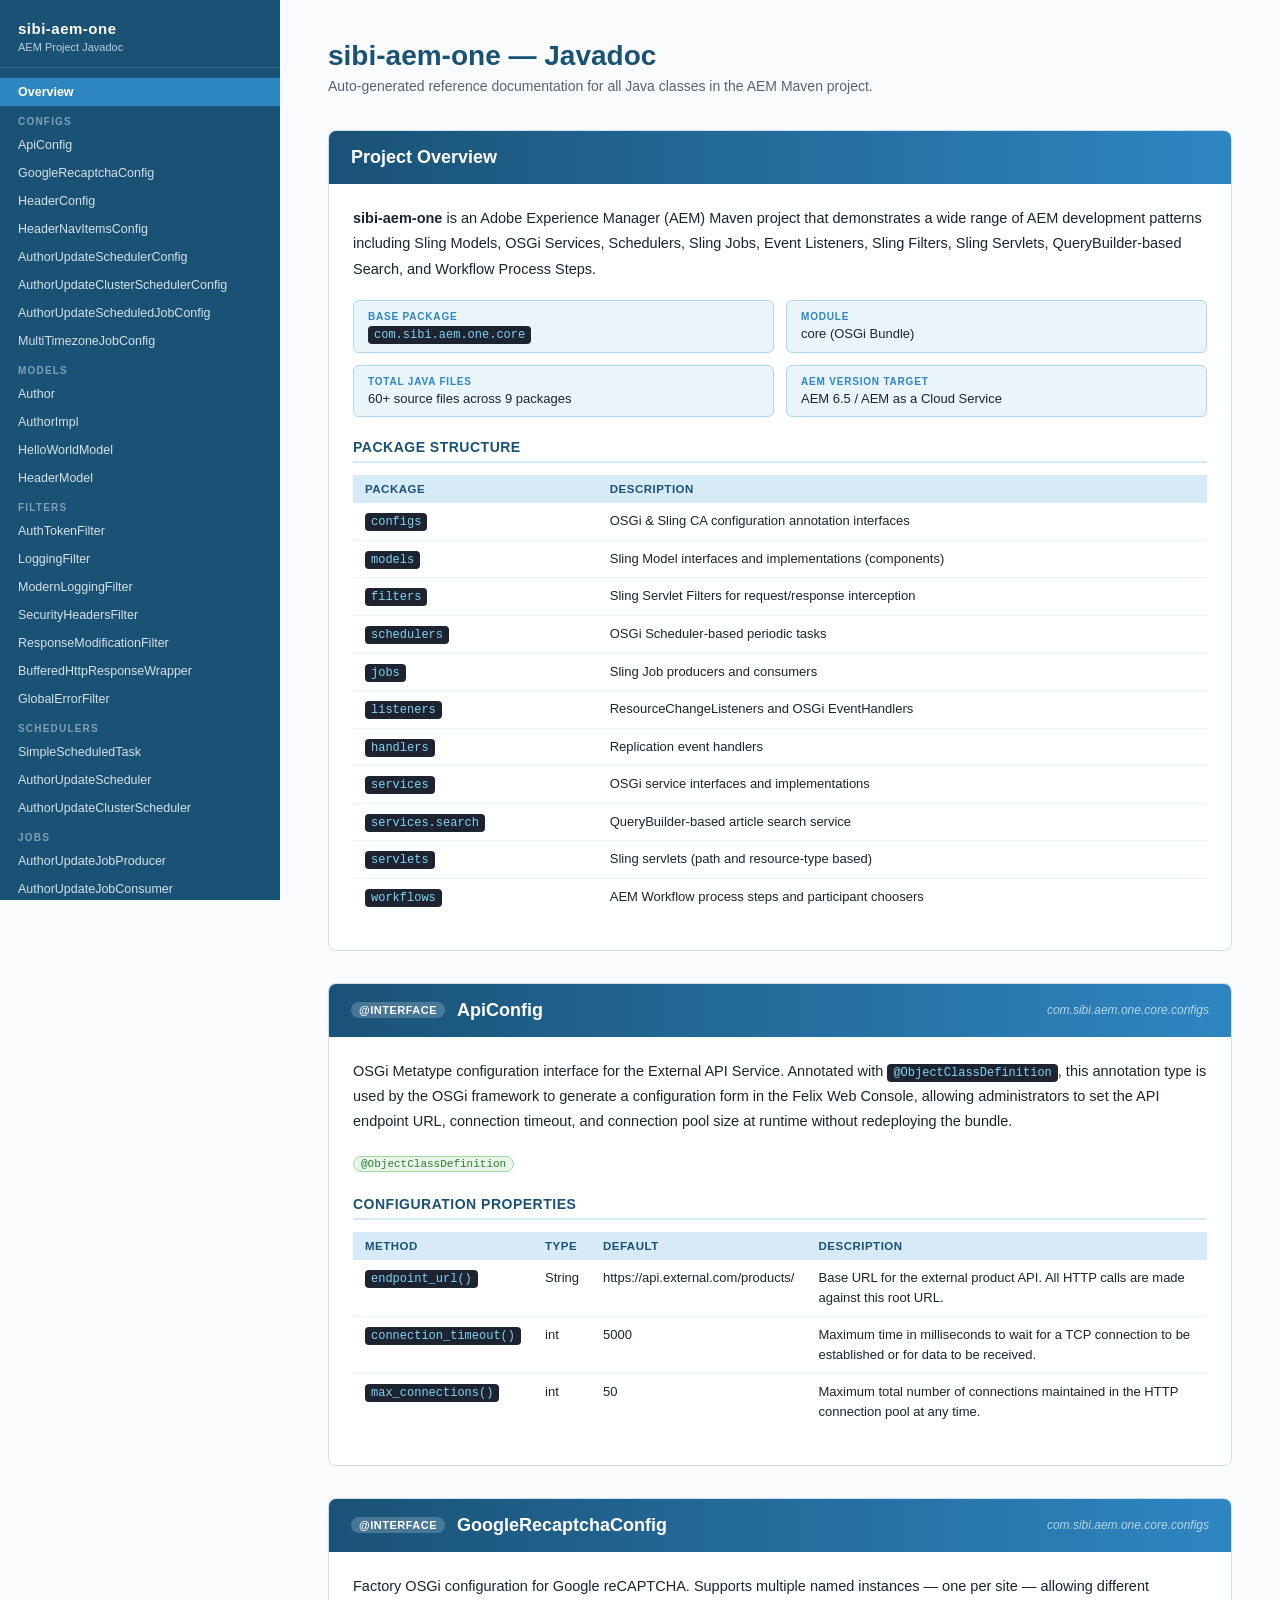
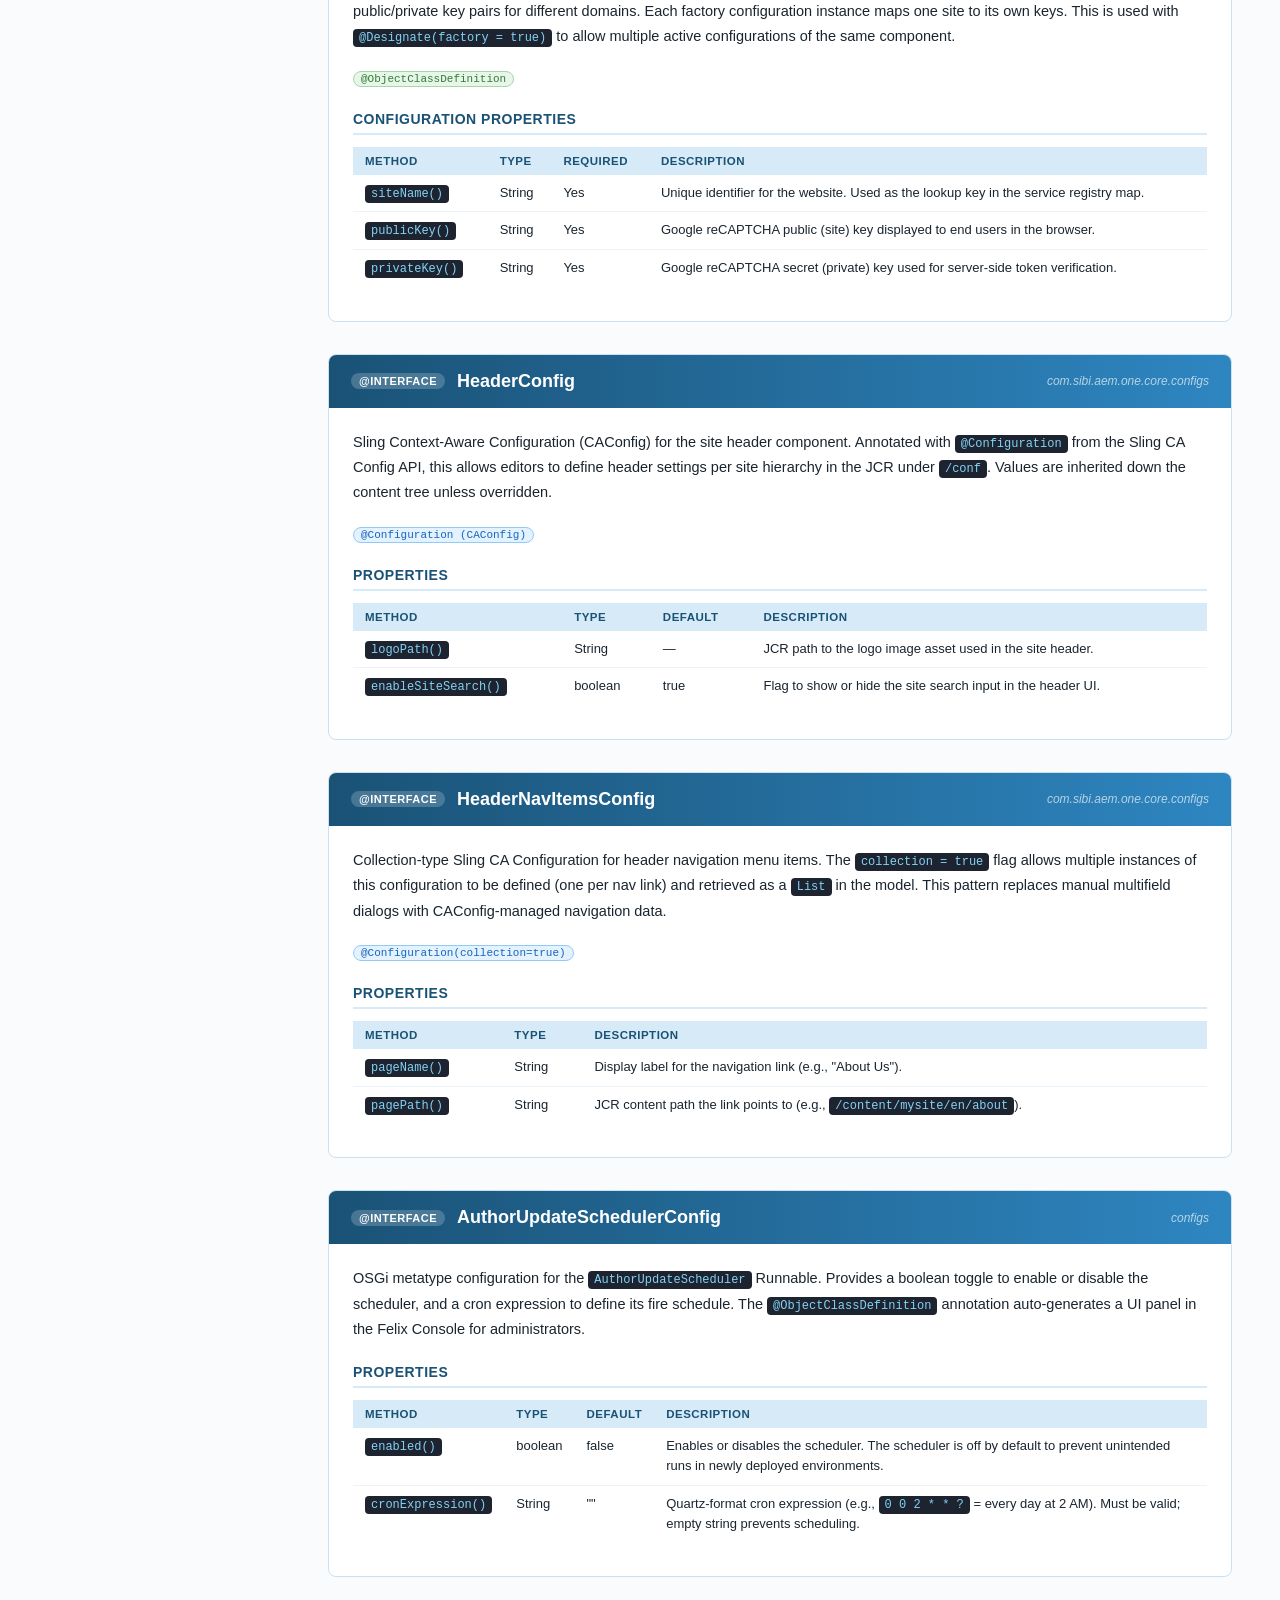
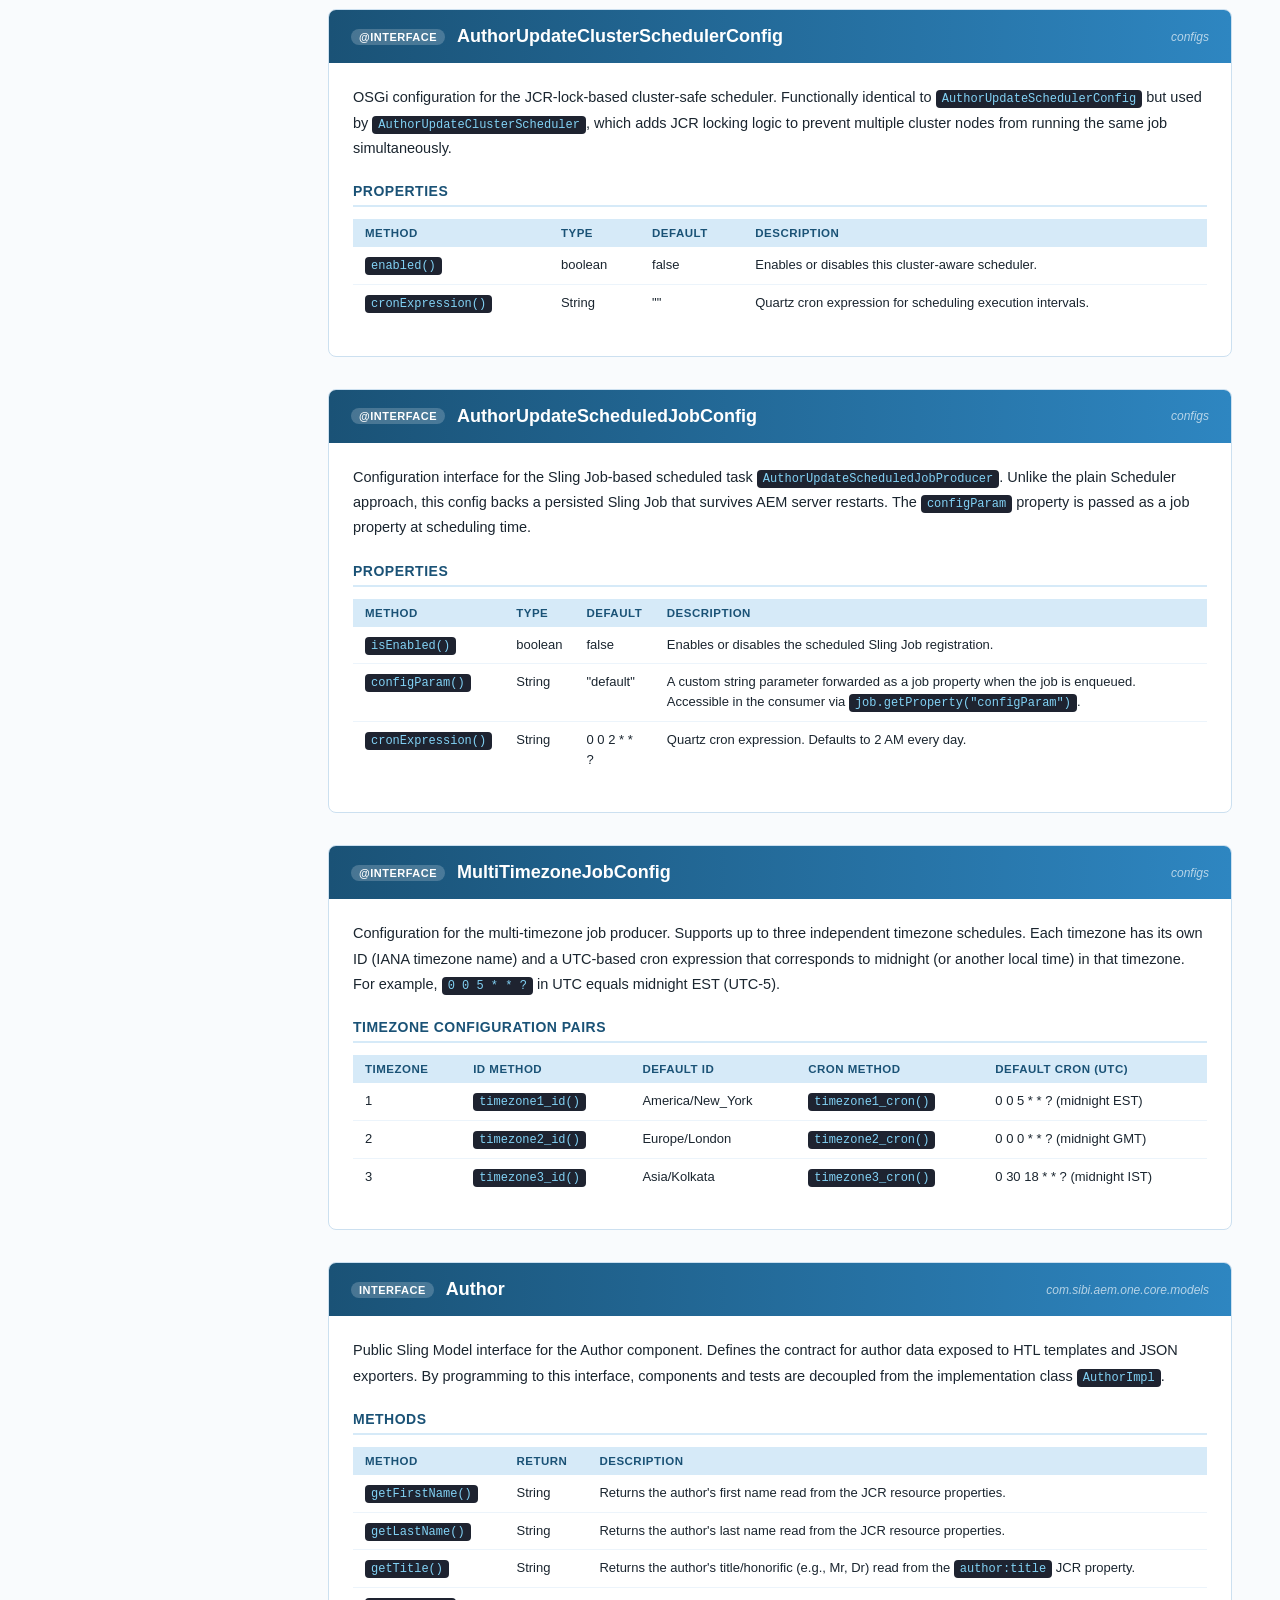
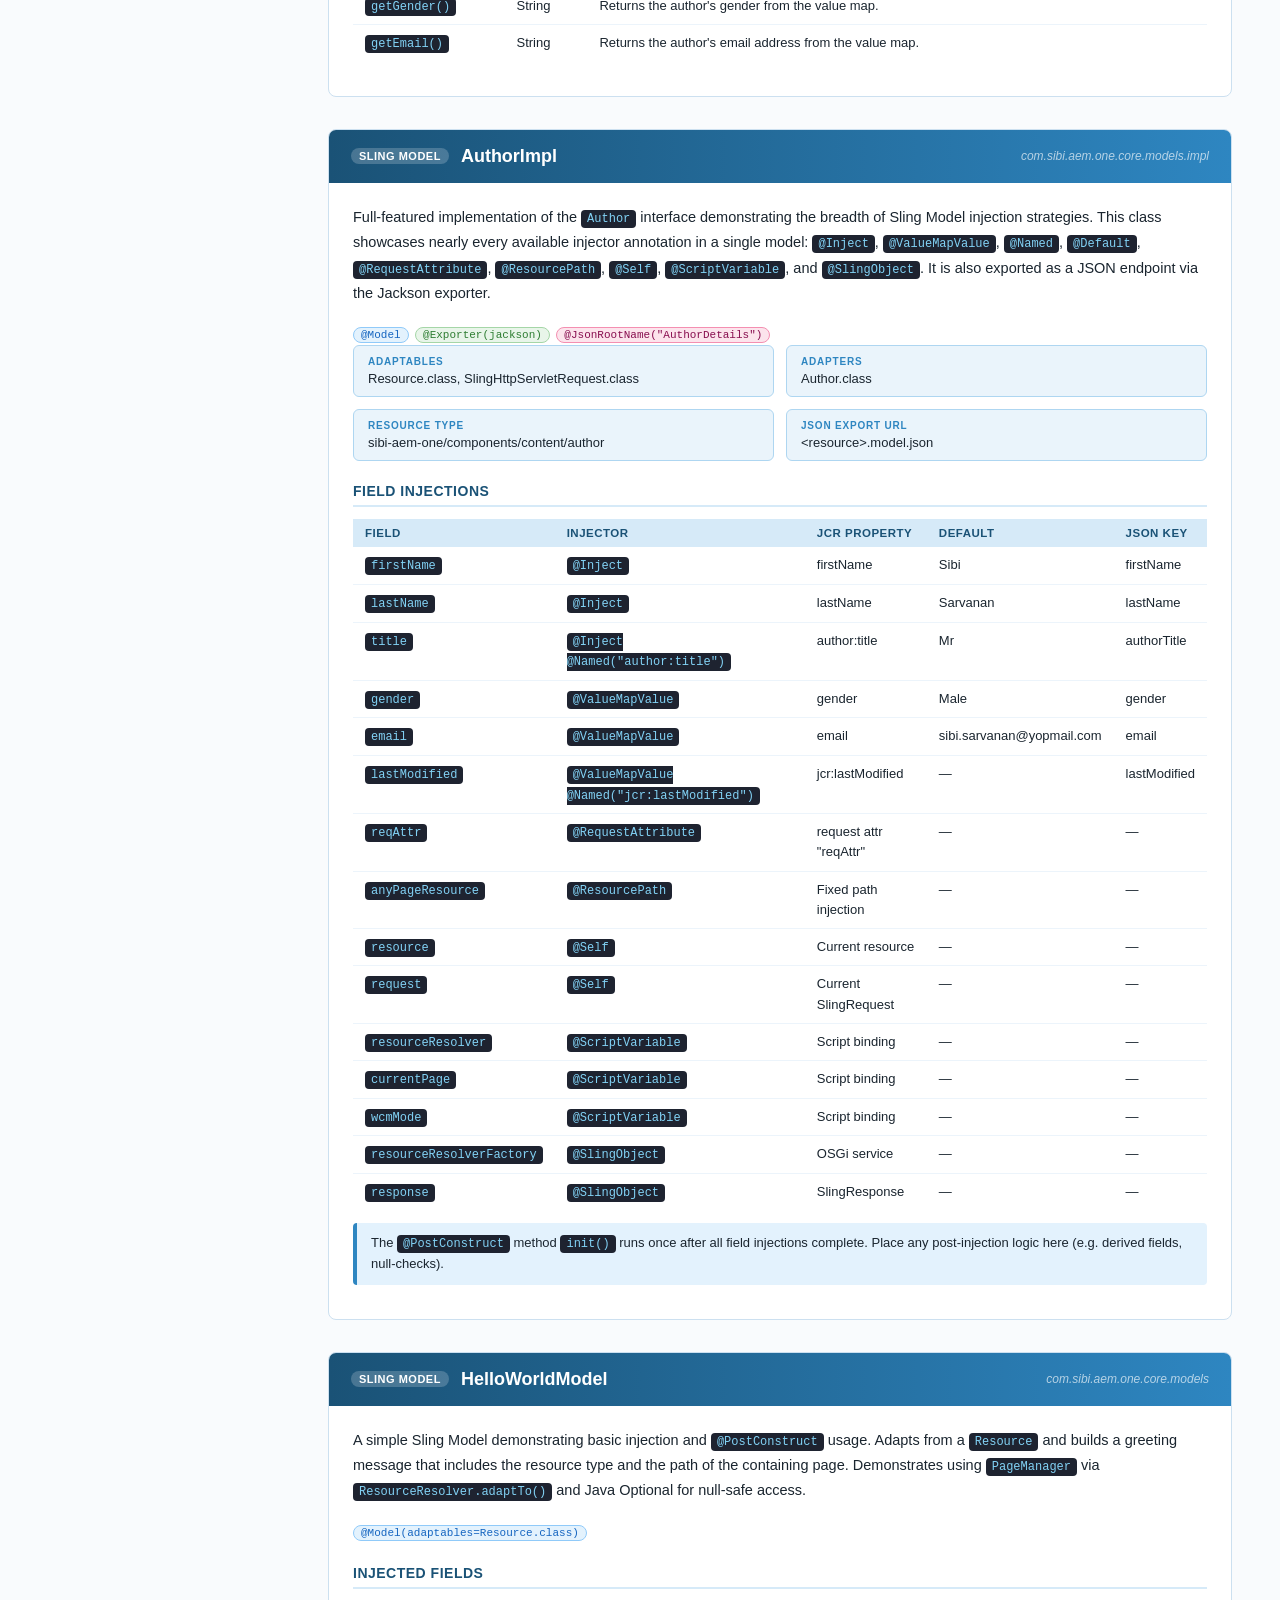
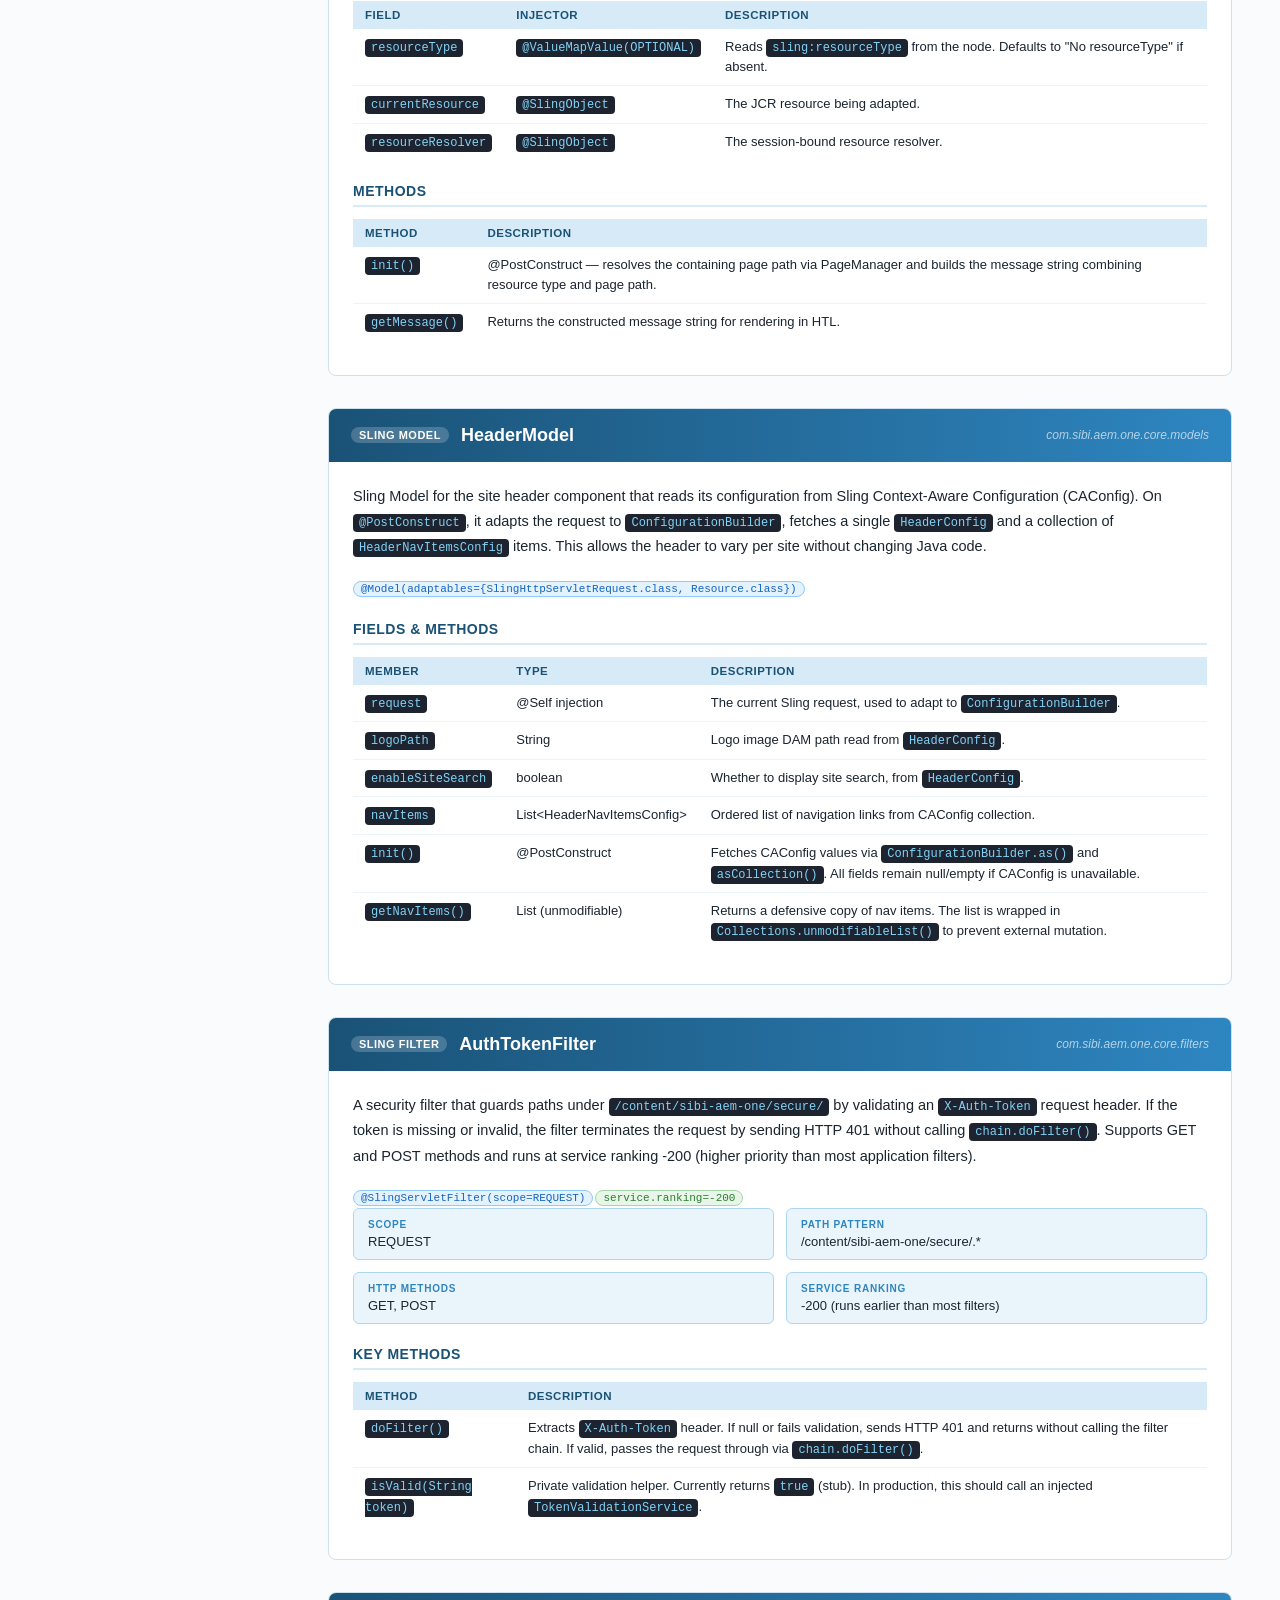
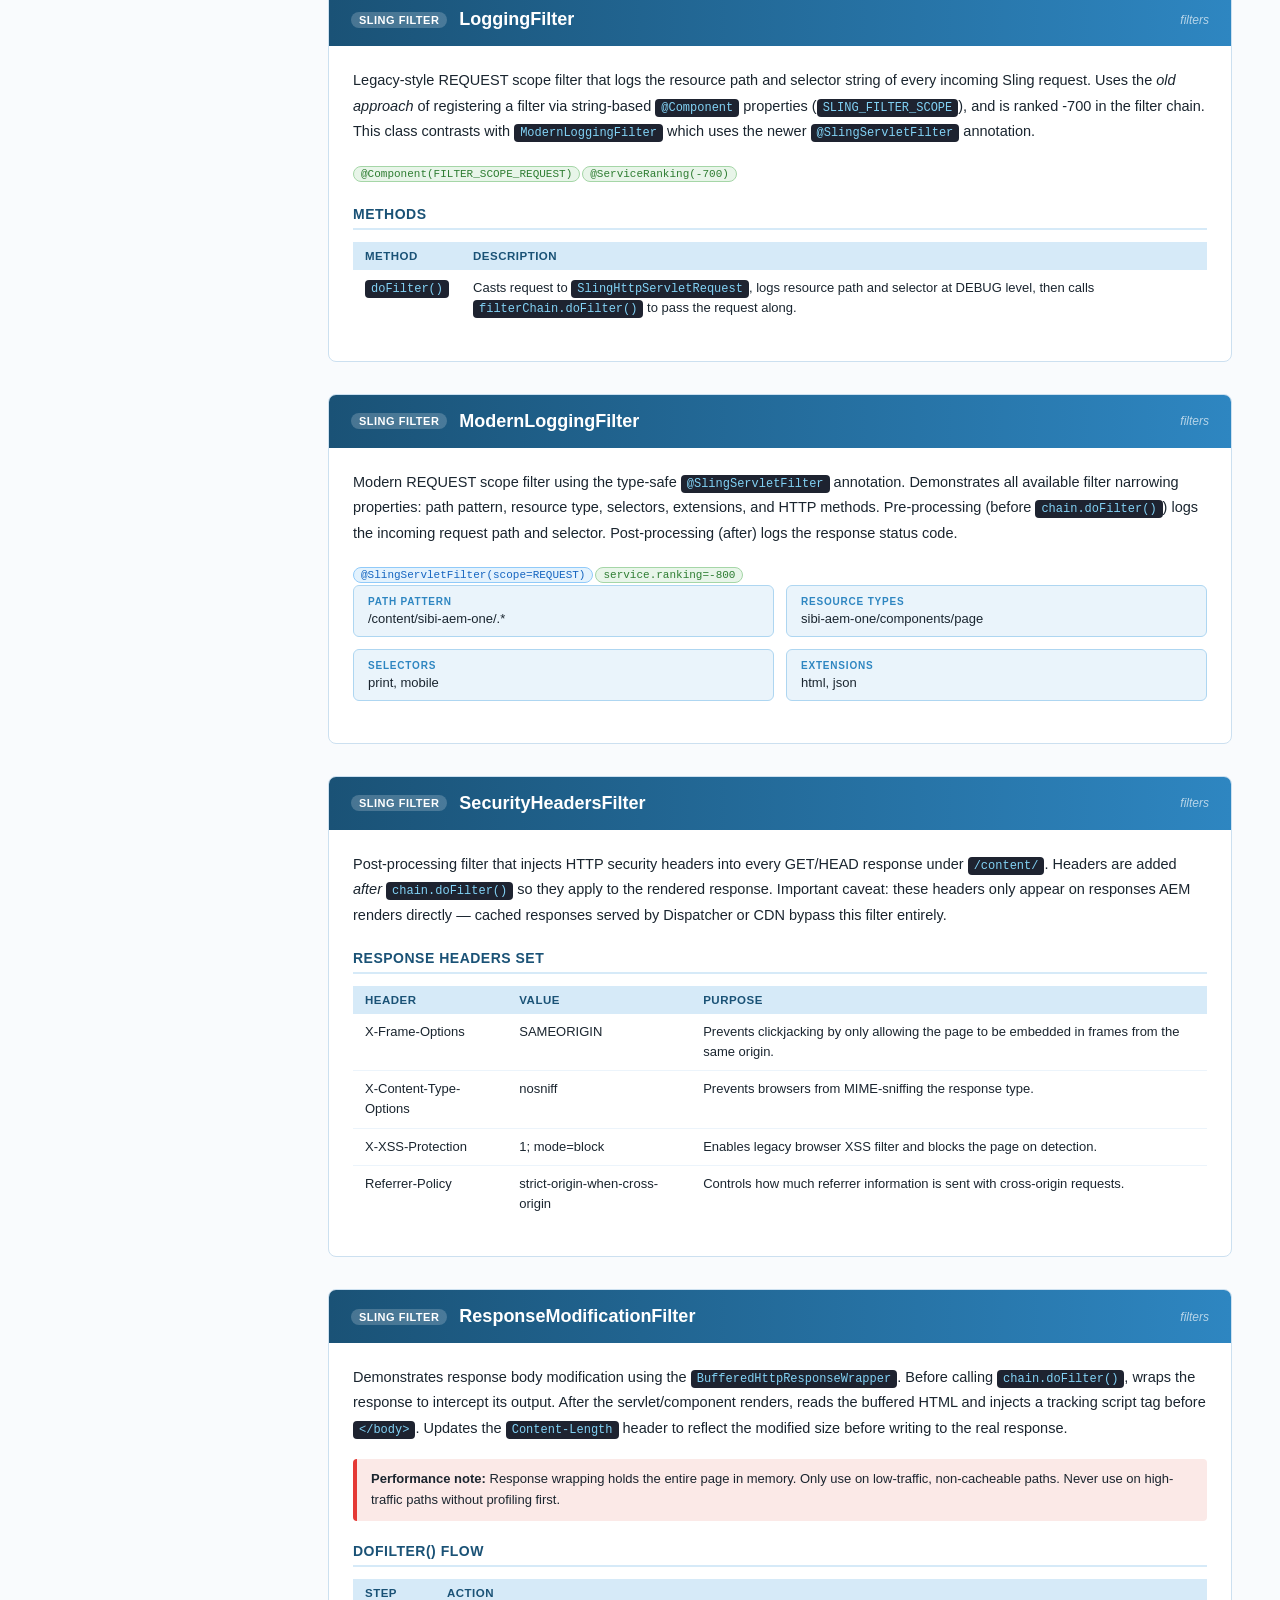
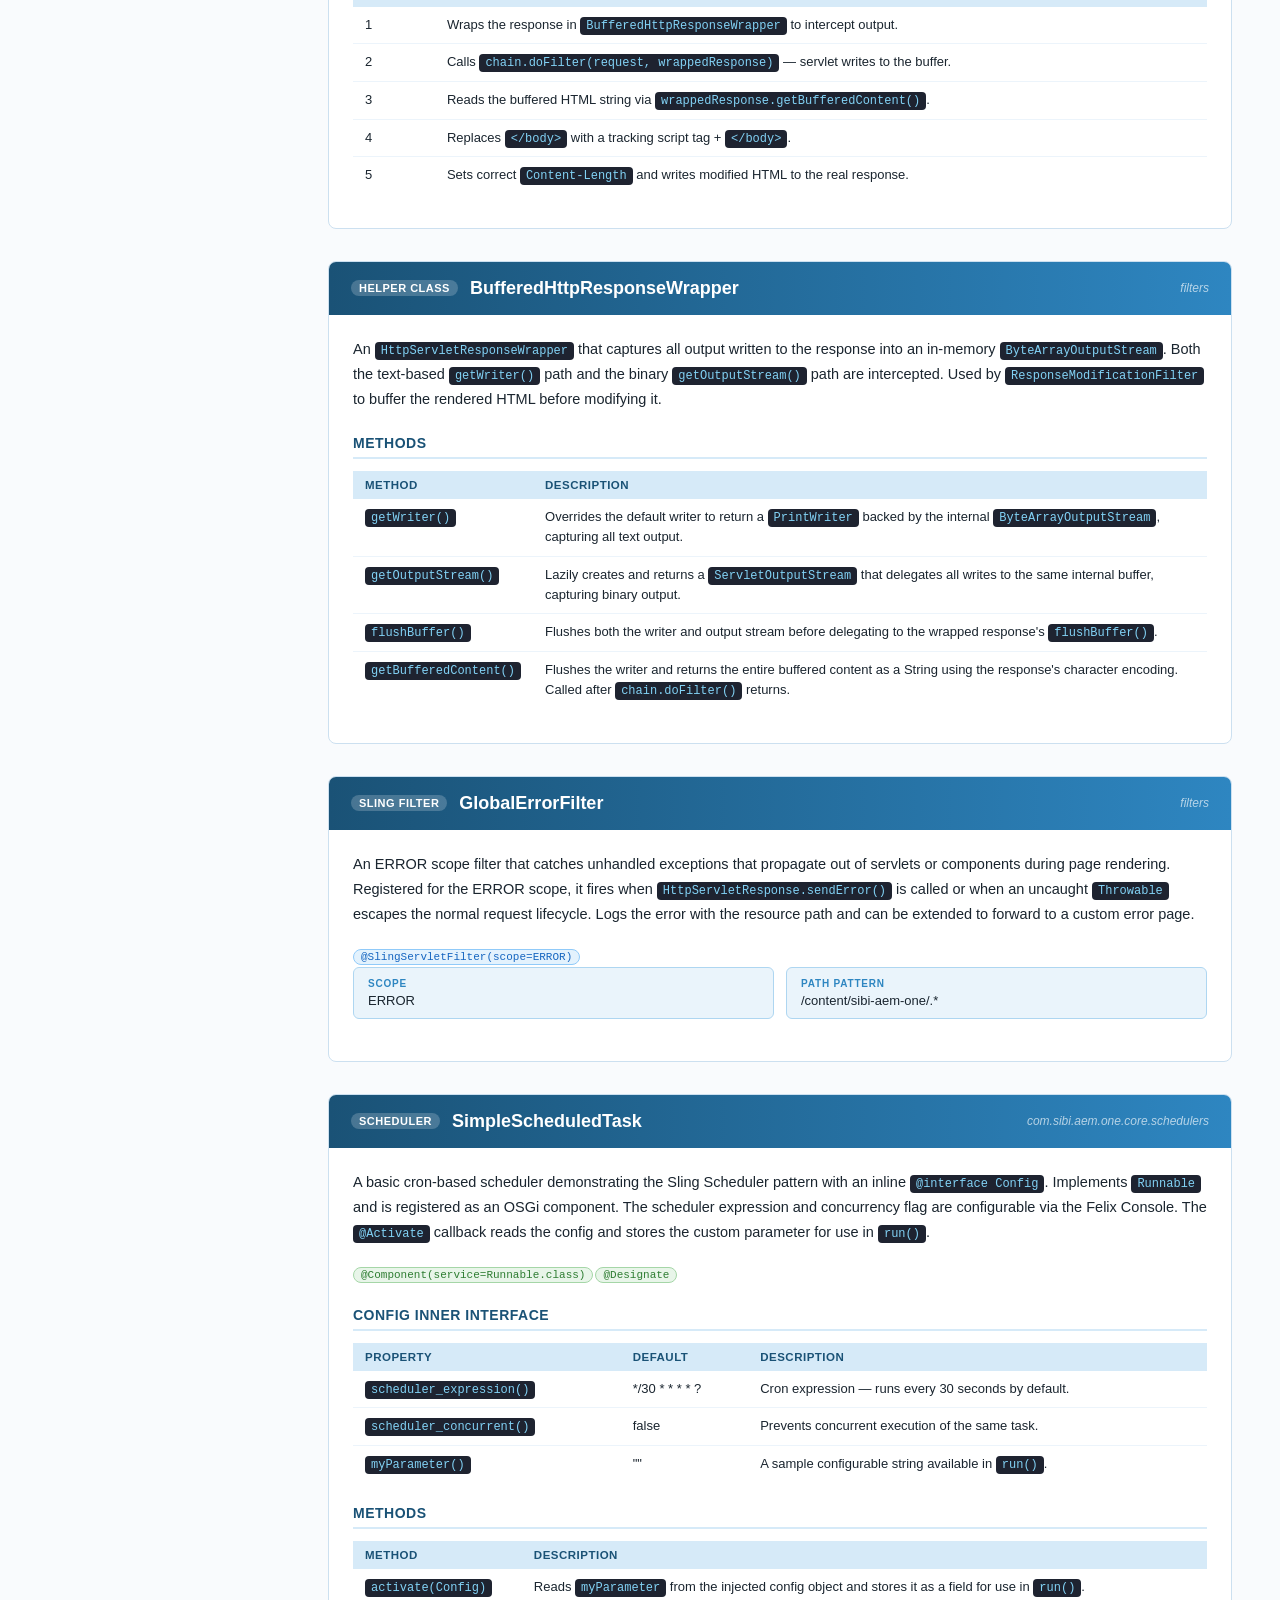
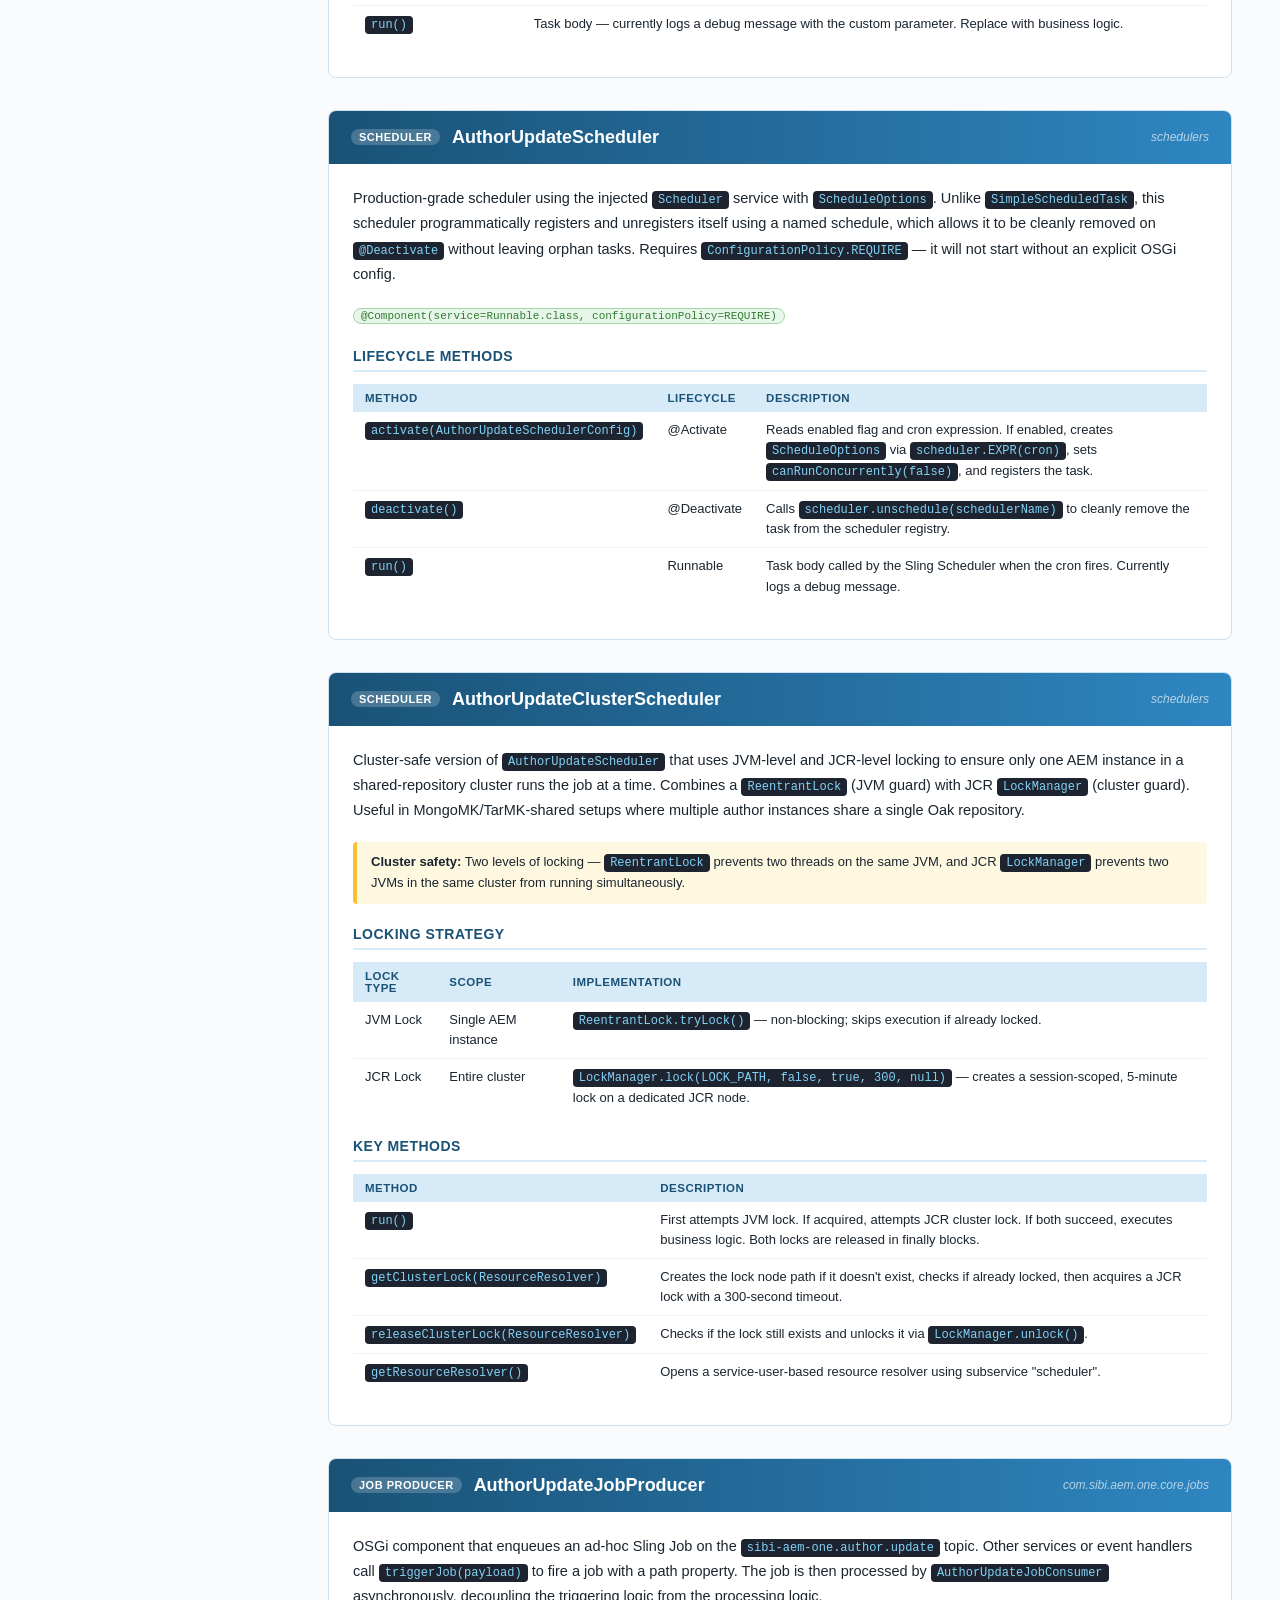
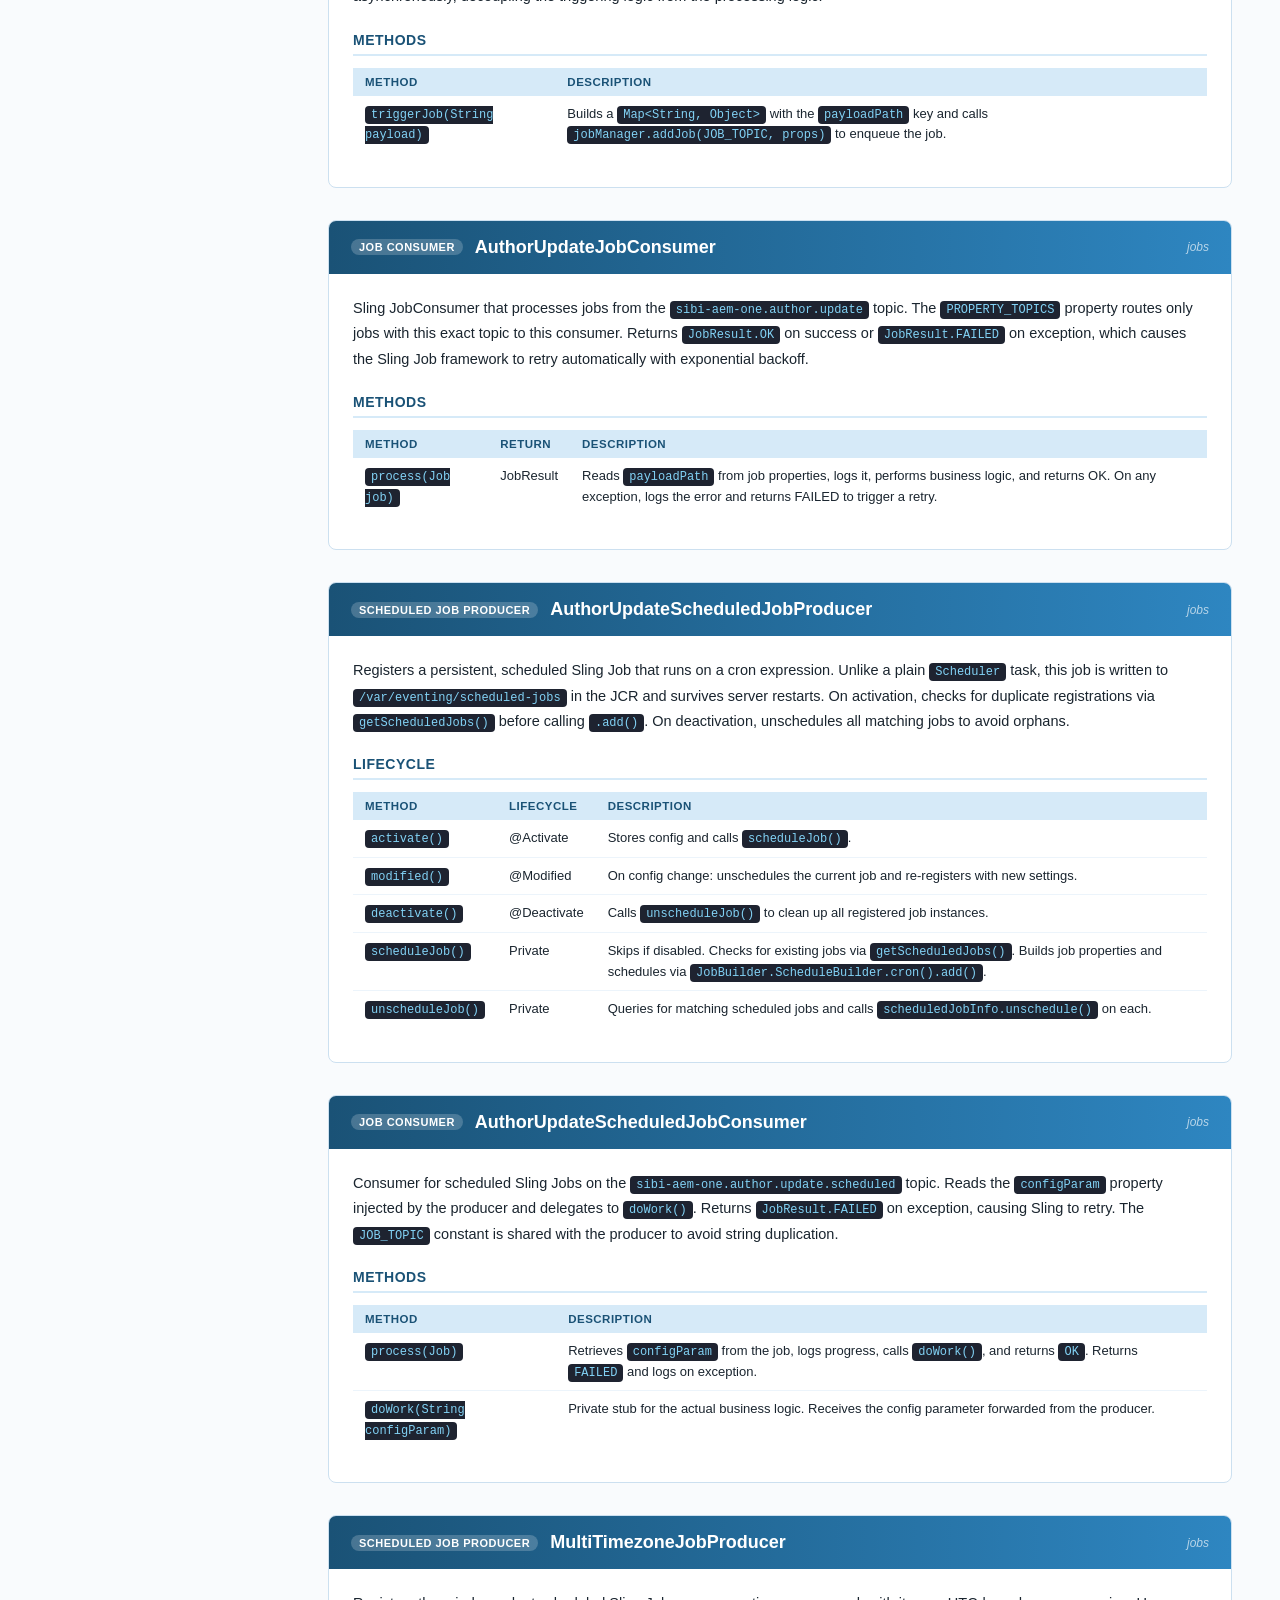
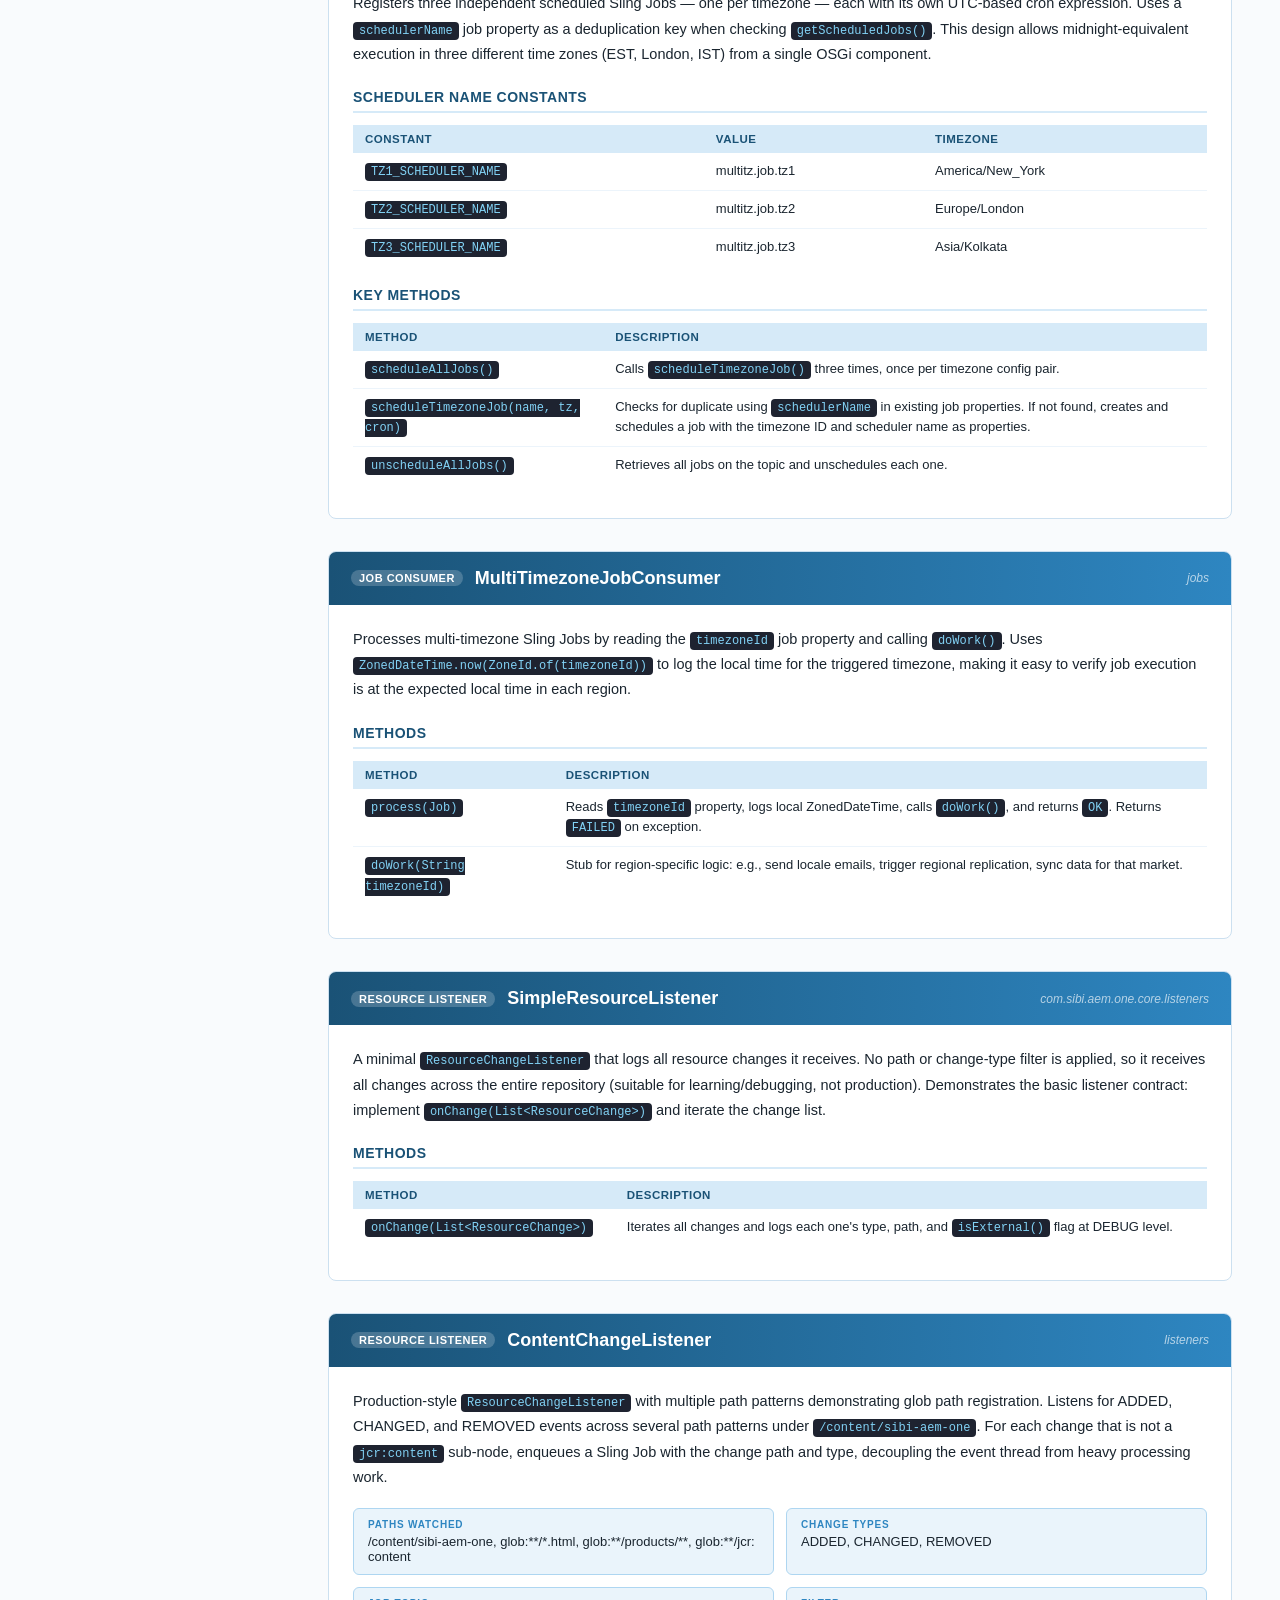
==== sibi-aem-one-javadoc.html @ 96ec9cd8 "Components, workflow updates, and documentation" ====
<!DOCTYPE html>
<html lang="en">
<head>
<meta charset="UTF-8"/>
<meta name="viewport" content="width=device-width, initial-scale=1.0"/>
<title>Javadoc — sibi-aem-one</title>
<style>
  :root {
    --primary: #1a5276;
    --accent: #2e86c1;
    --light: #d6eaf8;
    --bg: #f9fbfd;
    --code-bg: #1e2330;
    --code-fg: #e8eaf6;
    --border: #cce0f0;
    --text: #1a252f;
    --muted: #566573;
    --tag-bg: #eaf4fb;
    --tag-border: #aed6f1;
    --sidebar-w: 280px;
  }
  * { box-sizing: border-box; margin: 0; padding: 0; }
  body { font-family: 'Segoe UI', Arial, sans-serif; background: var(--bg); color: var(--text); display: flex; min-height: 100vh; }

  /* Sidebar */
  #sidebar {
    width: var(--sidebar-w); min-width: var(--sidebar-w);
    background: var(--primary); color: #fff;
    padding: 0; overflow-y: auto; position: sticky; top: 0; height: 100vh;
  }
  #sidebar .brand { padding: 20px 18px 14px; border-bottom: 1px solid rgba(255,255,255,.15); }
  #sidebar .brand h2 { font-size: 15px; font-weight: 700; letter-spacing: .5px; }
  #sidebar .brand p { font-size: 11px; opacity: .7; margin-top: 4px; }
  #sidebar ul { list-style: none; padding: 10px 0; }
  #sidebar ul li a {
    display: block; padding: 7px 18px; font-size: 12.5px; color: rgba(255,255,255,.82);
    text-decoration: none; transition: background .15s;
    white-space: nowrap; overflow: hidden; text-overflow: ellipsis;
  }
  #sidebar ul li a:hover { background: rgba(255,255,255,.12); color: #fff; }
  #sidebar ul li a.active { background: var(--accent); color: #fff; font-weight: 600; }
  #sidebar .section-header {
    padding: 10px 18px 4px; font-size: 10px; text-transform: uppercase;
    letter-spacing: 1.2px; color: rgba(255,255,255,.45); font-weight: 600;
  }

  /* Main */
  #main { flex: 1; padding: 40px 48px; max-width: 1100px; }
  #main h1 { font-size: 28px; color: var(--primary); margin-bottom: 6px; }
  #main .subtitle { color: var(--muted); font-size: 14px; margin-bottom: 36px; }

  /* Class sections */
  .class-section {
    background: #fff; border: 1px solid var(--border);
    border-radius: 8px; margin-bottom: 32px; overflow: hidden;
    scroll-margin-top: 30px;
  }
  .class-header {
    background: linear-gradient(90deg, var(--primary) 0%, var(--accent) 100%);
    padding: 16px 22px; display: flex; align-items: center; gap: 12px;
  }
  .class-header h2 { color: #fff; font-size: 18px; margin: 0; }
  .class-header .badge {
    background: rgba(255,255,255,.2); color: #fff;
    font-size: 11px; padding: 2px 8px; border-radius: 20px; font-weight: 600;
    text-transform: uppercase; letter-spacing: .5px;
  }
  .class-header .pkg { color: rgba(255,255,255,.65); font-size: 12px; margin-left: auto; font-style: italic; }
  .class-body { padding: 22px 24px; }

  /* Description */
  .class-desc { font-size: 14.5px; line-height: 1.75; color: var(--text); margin-bottom: 18px; }

  /* Meta grid */
  .meta-grid { display: grid; grid-template-columns: 1fr 1fr; gap: 12px; margin-bottom: 20px; }
  .meta-item { background: var(--tag-bg); border: 1px solid var(--tag-border); border-radius: 6px; padding: 10px 14px; }
  .meta-item .label { font-size: 10px; text-transform: uppercase; letter-spacing: .8px; color: var(--accent); font-weight: 700; margin-bottom: 4px; }
  .meta-item .value { font-size: 13px; color: var(--text); word-break: break-all; }

  /* Sub-headings */
  .class-body h3 { font-size: 14px; color: var(--primary); border-bottom: 2px solid var(--light); padding-bottom: 6px; margin: 22px 0 12px; text-transform: uppercase; letter-spacing: .5px; }

  /* Field / Method tables */
  table { width: 100%; border-collapse: collapse; font-size: 13px; margin-bottom: 12px; }
  th { background: var(--light); color: var(--primary); font-weight: 700; padding: 8px 12px; text-align: left; font-size: 11.5px; text-transform: uppercase; letter-spacing: .5px; }
  td { padding: 8px 12px; border-bottom: 1px solid #ecf4fb; vertical-align: top; line-height: 1.55; }
  tr:last-child td { border-bottom: none; }
  tr:hover td { background: #f4faff; }
  code { background: var(--code-bg); color: #82d2f5; padding: 2px 6px; border-radius: 4px; font-family: 'Consolas','Courier New',monospace; font-size: 12px; }

  /* Annotation chips */
  .ann { display: inline-block; background: #fff3e0; border: 1px solid #ffcc80; color: #e65100; font-size: 11px; padding: 1px 7px; border-radius: 20px; margin: 2px 2px 2px 0; font-family: monospace; }
  .ann.osgi { background: #e8f5e9; border-color: #a5d6a7; color: #2e7d32; }
  .ann.sling { background: #e3f2fd; border-color: #90caf9; color: #1565c0; }
  .ann.jackson { background: #fce4ec; border-color: #f48fb1; color: #880e4f; }

  /* Note boxes */
  .note { background: #fff8e1; border-left: 4px solid #fbc02d; border-radius: 4px; padding: 10px 14px; font-size: 13px; margin: 12px 0; line-height: 1.6; }
  .note.info { background: #e3f2fd; border-color: var(--accent); }
  .note.warn { background: #fbe9e7; border-color: #e53935; }

  /* TOC page */
  .toc-grid { display: grid; grid-template-columns: repeat(3,1fr); gap: 14px; margin-top: 20px; }
  .toc-card { background: #fff; border: 1px solid var(--border); border-radius: 8px; padding: 14px 16px; text-decoration: none; color: var(--text); transition: box-shadow .2s; }
  .toc-card:hover { box-shadow: 0 4px 16px rgba(0,0,0,.1); transform: translateY(-1px); }
  .toc-card .name { font-weight: 700; font-size: 14px; color: var(--primary); }
  .toc-card .pkg-small { font-size: 11px; color: var(--muted); margin-top: 3px; }
  .toc-card .type-badge { font-size: 10px; background: var(--light); color: var(--accent); padding: 1px 7px; border-radius: 10px; margin-top: 6px; display: inline-block; font-weight: 600; }
</style>
</head>
<body>

<!-- SIDEBAR -->
<nav id="sidebar">
  <div class="brand">
    <h2>sibi-aem-one</h2>
    <p>AEM Project Javadoc</p>
  </div>
  <ul>
    <li><a href="#overview">Overview</a></li>
    <div class="section-header">Configs</div>
    <li><a href="#ApiConfig">ApiConfig</a></li>
    <li><a href="#GoogleRecaptchaConfig">GoogleRecaptchaConfig</a></li>
    <li><a href="#HeaderConfig">HeaderConfig</a></li>
    <li><a href="#HeaderNavItemsConfig">HeaderNavItemsConfig</a></li>
    <li><a href="#AuthorUpdateSchedulerConfig">AuthorUpdateSchedulerConfig</a></li>
    <li><a href="#AuthorUpdateClusterSchedulerConfig">AuthorUpdateClusterSchedulerConfig</a></li>
    <li><a href="#AuthorUpdateScheduledJobConfig">AuthorUpdateScheduledJobConfig</a></li>
    <li><a href="#MultiTimezoneJobConfig">MultiTimezoneJobConfig</a></li>
    <div class="section-header">Models</div>
    <li><a href="#Author">Author</a></li>
    <li><a href="#AuthorImpl">AuthorImpl</a></li>
    <li><a href="#HelloWorldModel">HelloWorldModel</a></li>
    <li><a href="#HeaderModel">HeaderModel</a></li>
    <div class="section-header">Filters</div>
    <li><a href="#AuthTokenFilter">AuthTokenFilter</a></li>
    <li><a href="#LoggingFilter">LoggingFilter</a></li>
    <li><a href="#ModernLoggingFilter">ModernLoggingFilter</a></li>
    <li><a href="#SecurityHeadersFilter">SecurityHeadersFilter</a></li>
    <li><a href="#ResponseModificationFilter">ResponseModificationFilter</a></li>
    <li><a href="#BufferedHttpResponseWrapper">BufferedHttpResponseWrapper</a></li>
    <li><a href="#GlobalErrorFilter">GlobalErrorFilter</a></li>
    <div class="section-header">Schedulers</div>
    <li><a href="#SimpleScheduledTask">SimpleScheduledTask</a></li>
    <li><a href="#AuthorUpdateScheduler">AuthorUpdateScheduler</a></li>
    <li><a href="#AuthorUpdateClusterScheduler">AuthorUpdateClusterScheduler</a></li>
    <div class="section-header">Jobs</div>
    <li><a href="#AuthorUpdateJobProducer">AuthorUpdateJobProducer</a></li>
    <li><a href="#AuthorUpdateJobConsumer">AuthorUpdateJobConsumer</a></li>
    <li><a href="#AuthorUpdateScheduledJobProducer">AuthorUpdateScheduledJobProducer</a></li>
    <li><a href="#AuthorUpdateScheduledJobConsumer">AuthorUpdateScheduledJobConsumer</a></li>
    <li><a href="#MultiTimezoneJobProducer">MultiTimezoneJobProducer</a></li>
    <li><a href="#MultiTimezoneJobConsumer">MultiTimezoneJobConsumer</a></li>
    <div class="section-header">Listeners/Handlers</div>
    <li><a href="#SimpleResourceListener">SimpleResourceListener</a></li>
    <li><a href="#ContentChangeListener">ContentChangeListener</a></li>
    <li><a href="#ClusterAwareListener">ClusterAwareListener</a></li>
    <li><a href="#CustomWorkflowTrigger">CustomWorkflowTrigger</a></li>
    <li><a href="#ReplicationEventHandler">ReplicationEventHandler</a></li>
    <div class="section-header">Services</div>
    <li><a href="#RunModeService">RunModeService</a></li>
    <li><a href="#RunModeServiceImpl">RunModeServiceImpl</a></li>
    <li><a href="#ExternalApiService">ExternalApiService</a></li>
    <li><a href="#ExternalApiServiceImpl">ExternalApiServiceImpl</a></li>
    <li><a href="#GoogleRecaptchaConfigService">GoogleRecaptchaConfigService</a></li>
    <li><a href="#GoogleRecaptchaConfigServiceImplV1">GoogleRecaptchaConfigServiceImpl (v1)</a></li>
    <li><a href="#GoogleRecaptchaConfigServiceImplV2">GoogleRecaptchaConfigServiceImpl (v2)</a></li>
    <div class="section-header">Search</div>
    <li><a href="#ArticleSearchRequest">ArticleSearchRequest</a></li>
    <li><a href="#ArticleSearchResult">ArticleSearchResult</a></li>
    <li><a href="#ArticleSearchService">ArticleSearchService</a></li>
    <li><a href="#ArticleSearchServiceImpl">ArticleSearchServiceImpl</a></li>
    <li><a href="#FeaturedArticlePredicateEvaluator">FeaturedArticlePredicateEvaluator</a></li>
    <li><a href="#EditorialScorePredicateEvaluator">EditorialScorePredicateEvaluator</a></li>
    <div class="section-header">Servlets</div>
    <li><a href="#SimpleServlet">SimpleServlet</a></li>
    <li><a href="#PathRegistrationServlet">PathRegistrationServlet</a></li>
    <li><a href="#ResourceTypeRegistrationServlet">ResourceTypeRegistrationServlet</a></li>
    <li><a href="#ArticleSearchServlet">ArticleSearchServlet</a></li>
    <div class="section-header">Workflows</div>
    <li><a href="#ProductSyncProcess">ProductSyncProcess</a></li>
    <li><a href="#AdvancedProductSyncProcess">AdvancedProductSyncProcess</a></li>
    <li><a href="#ProductDataHarmonizer">ProductDataHarmonizer</a></li>
    <li><a href="#ContentTypeRouter">ContentTypeRouter</a></li>
    <li><a href="#LegalApprovalProcess">LegalApprovalProcess</a></li>
    <li><a href="#LocaleParticipantChooser">LocaleParticipantChooser</a></li>
    <div class="section-header">Product Scenario (Added)</div>
    <li><a href="#Product">Product</a></li>
    <li><a href="#ProductVariant">ProductVariant</a></li>
    <li><a href="#ProductSummary">ProductSummary</a></li>
    <li><a href="#ProductVariantListSerializer">ProductVariantListSerializer</a></li>
    <li><a href="#ProductImpl">ProductImpl</a></li>
    <li><a href="#InventoryService">InventoryService</a></li>
    <li><a href="#InventoryServiceImpl">InventoryServiceImpl</a></li>
    <li><a href="#ProductActivationListener">ProductActivationListener</a></li>
    <li><a href="#ProductPublishProcess">ProductPublishProcess</a></li>
    <li><a href="#ApprovalNotificationProcess">ApprovalNotificationProcess</a></li>
  </ul>
</nav>

<!-- MAIN CONTENT -->
<div id="main">

  <!-- OVERVIEW -->
  <section id="overview">
    <h1>sibi-aem-one — Javadoc</h1>
    <p class="subtitle">Auto-generated reference documentation for all Java classes in the AEM Maven project.</p>
    <div class="class-section">
      <div class="class-header"><h2>Project Overview</h2></div>
      <div class="class-body">
        <p class="class-desc">
          <strong>sibi-aem-one</strong> is an Adobe Experience Manager (AEM) Maven project that demonstrates
          a wide range of AEM development patterns including Sling Models, OSGi Services, Schedulers, Sling Jobs,
          Event Listeners, Sling Filters, Sling Servlets, QueryBuilder-based Search, and Workflow Process Steps.
        </p>
        <div class="meta-grid">
          <div class="meta-item"><div class="label">Base Package</div><div class="value"><code>com.sibi.aem.one.core</code></div></div>
          <div class="meta-item"><div class="label">Module</div><div class="value">core (OSGi Bundle)</div></div>
          <div class="meta-item"><div class="label">Total Java Files</div><div class="value">60+ source files across 9 packages</div></div>
          <div class="meta-item"><div class="label">AEM Version Target</div><div class="value">AEM 6.5 / AEM as a Cloud Service</div></div>
        </div>
        <h3>Package Structure</h3>
        <table>
          <tr><th>Package</th><th>Description</th></tr>
          <tr><td><code>configs</code></td><td>OSGi &amp; Sling CA configuration annotation interfaces</td></tr>
          <tr><td><code>models</code></td><td>Sling Model interfaces and implementations (components)</td></tr>
          <tr><td><code>filters</code></td><td>Sling Servlet Filters for request/response interception</td></tr>
          <tr><td><code>schedulers</code></td><td>OSGi Scheduler-based periodic tasks</td></tr>
          <tr><td><code>jobs</code></td><td>Sling Job producers and consumers</td></tr>
          <tr><td><code>listeners</code></td><td>ResourceChangeListeners and OSGi EventHandlers</td></tr>
          <tr><td><code>handlers</code></td><td>Replication event handlers</td></tr>
          <tr><td><code>services</code></td><td>OSGi service interfaces and implementations</td></tr>
          <tr><td><code>services.search</code></td><td>QueryBuilder-based article search service</td></tr>
          <tr><td><code>servlets</code></td><td>Sling servlets (path and resource-type based)</td></tr>
          <tr><td><code>workflows</code></td><td>AEM Workflow process steps and participant choosers</td></tr>
        </table>
      </div>
    </div>
  </section>

  <!-- ===== CONFIGS ===== -->
  <section id="ApiConfig" class="class-section">
    <div class="class-header">
      <span class="badge">@interface</span>
      <h2>ApiConfig</h2>
      <span class="pkg">com.sibi.aem.one.core.configs</span>
    </div>
    <div class="class-body">
      <p class="class-desc">OSGi Metatype configuration interface for the External API Service. Annotated with <code>@ObjectClassDefinition</code>, this annotation type is used by the OSGi framework to generate a configuration form in the Felix Web Console, allowing administrators to set the API endpoint URL, connection timeout, and connection pool size at runtime without redeploying the bundle.</p>
      <span class="ann osgi">@ObjectClassDefinition</span>
      <h3>Configuration Properties</h3>
      <table>
        <tr><th>Method</th><th>Type</th><th>Default</th><th>Description</th></tr>
        <tr><td><code>endpoint_url()</code></td><td>String</td><td>https://api.external.com/products/</td><td>Base URL for the external product API. All HTTP calls are made against this root URL.</td></tr>
        <tr><td><code>connection_timeout()</code></td><td>int</td><td>5000</td><td>Maximum time in milliseconds to wait for a TCP connection to be established or for data to be received.</td></tr>
        <tr><td><code>max_connections()</code></td><td>int</td><td>50</td><td>Maximum total number of connections maintained in the HTTP connection pool at any time.</td></tr>
      </table>
    </div>
  </section>

  <section id="GoogleRecaptchaConfig" class="class-section">
    <div class="class-header">
      <span class="badge">@interface</span>
      <h2>GoogleRecaptchaConfig</h2>
      <span class="pkg">com.sibi.aem.one.core.configs</span>
    </div>
    <div class="class-body">
      <p class="class-desc">Factory OSGi configuration for Google reCAPTCHA. Supports multiple named instances — one per site — allowing different public/private key pairs for different domains. Each factory configuration instance maps one site to its own keys. This is used with <code>@Designate(factory = true)</code> to allow multiple active configurations of the same component.</p>
      <span class="ann osgi">@ObjectClassDefinition</span>
      <h3>Configuration Properties</h3>
      <table>
        <tr><th>Method</th><th>Type</th><th>Required</th><th>Description</th></tr>
        <tr><td><code>siteName()</code></td><td>String</td><td>Yes</td><td>Unique identifier for the website. Used as the lookup key in the service registry map.</td></tr>
        <tr><td><code>publicKey()</code></td><td>String</td><td>Yes</td><td>Google reCAPTCHA public (site) key displayed to end users in the browser.</td></tr>
        <tr><td><code>privateKey()</code></td><td>String</td><td>Yes</td><td>Google reCAPTCHA secret (private) key used for server-side token verification.</td></tr>
      </table>
    </div>
  </section>

  <section id="HeaderConfig" class="class-section">
    <div class="class-header">
      <span class="badge">@interface</span>
      <h2>HeaderConfig</h2>
      <span class="pkg">com.sibi.aem.one.core.configs</span>
    </div>
    <div class="class-body">
      <p class="class-desc">Sling Context-Aware Configuration (CAConfig) for the site header component. Annotated with <code>@Configuration</code> from the Sling CA Config API, this allows editors to define header settings per site hierarchy in the JCR under <code>/conf</code>. Values are inherited down the content tree unless overridden.</p>
      <span class="ann sling">@Configuration (CAConfig)</span>
      <h3>Properties</h3>
      <table>
        <tr><th>Method</th><th>Type</th><th>Default</th><th>Description</th></tr>
        <tr><td><code>logoPath()</code></td><td>String</td><td>—</td><td>JCR path to the logo image asset used in the site header.</td></tr>
        <tr><td><code>enableSiteSearch()</code></td><td>boolean</td><td>true</td><td>Flag to show or hide the site search input in the header UI.</td></tr>
      </table>
    </div>
  </section>

  <section id="HeaderNavItemsConfig" class="class-section">
    <div class="class-header">
      <span class="badge">@interface</span>
      <h2>HeaderNavItemsConfig</h2>
      <span class="pkg">com.sibi.aem.one.core.configs</span>
    </div>
    <div class="class-body">
      <p class="class-desc">Collection-type Sling CA Configuration for header navigation menu items. The <code>collection = true</code> flag allows multiple instances of this configuration to be defined (one per nav link) and retrieved as a <code>List</code> in the model. This pattern replaces manual multifield dialogs with CAConfig-managed navigation data.</p>
      <span class="ann sling">@Configuration(collection=true)</span>
      <h3>Properties</h3>
      <table>
        <tr><th>Method</th><th>Type</th><th>Description</th></tr>
        <tr><td><code>pageName()</code></td><td>String</td><td>Display label for the navigation link (e.g., "About Us").</td></tr>
        <tr><td><code>pagePath()</code></td><td>String</td><td>JCR content path the link points to (e.g., <code>/content/mysite/en/about</code>).</td></tr>
      </table>
    </div>
  </section>

  <section id="AuthorUpdateSchedulerConfig" class="class-section">
    <div class="class-header"><span class="badge">@interface</span><h2>AuthorUpdateSchedulerConfig</h2><span class="pkg">configs</span></div>
    <div class="class-body">
      <p class="class-desc">OSGi metatype configuration for the <code>AuthorUpdateScheduler</code> Runnable. Provides a boolean toggle to enable or disable the scheduler, and a cron expression to define its fire schedule. The <code>@ObjectClassDefinition</code> annotation auto-generates a UI panel in the Felix Console for administrators.</p>
      <h3>Properties</h3>
      <table>
        <tr><th>Method</th><th>Type</th><th>Default</th><th>Description</th></tr>
        <tr><td><code>enabled()</code></td><td>boolean</td><td>false</td><td>Enables or disables the scheduler. The scheduler is off by default to prevent unintended runs in newly deployed environments.</td></tr>
        <tr><td><code>cronExpression()</code></td><td>String</td><td>""</td><td>Quartz-format cron expression (e.g., <code>0 0 2 * * ?</code> = every day at 2 AM). Must be valid; empty string prevents scheduling.</td></tr>
      </table>
    </div>
  </section>

  <section id="AuthorUpdateClusterSchedulerConfig" class="class-section">
    <div class="class-header"><span class="badge">@interface</span><h2>AuthorUpdateClusterSchedulerConfig</h2><span class="pkg">configs</span></div>
    <div class="class-body">
      <p class="class-desc">OSGi configuration for the JCR-lock-based cluster-safe scheduler. Functionally identical to <code>AuthorUpdateSchedulerConfig</code> but used by <code>AuthorUpdateClusterScheduler</code>, which adds JCR locking logic to prevent multiple cluster nodes from running the same job simultaneously.</p>
      <h3>Properties</h3>
      <table>
        <tr><th>Method</th><th>Type</th><th>Default</th><th>Description</th></tr>
        <tr><td><code>enabled()</code></td><td>boolean</td><td>false</td><td>Enables or disables this cluster-aware scheduler.</td></tr>
        <tr><td><code>cronExpression()</code></td><td>String</td><td>""</td><td>Quartz cron expression for scheduling execution intervals.</td></tr>
      </table>
    </div>
  </section>

  <section id="AuthorUpdateScheduledJobConfig" class="class-section">
    <div class="class-header"><span class="badge">@interface</span><h2>AuthorUpdateScheduledJobConfig</h2><span class="pkg">configs</span></div>
    <div class="class-body">
      <p class="class-desc">Configuration interface for the Sling Job-based scheduled task <code>AuthorUpdateScheduledJobProducer</code>. Unlike the plain Scheduler approach, this config backs a persisted Sling Job that survives AEM server restarts. The <code>configParam</code> property is passed as a job property at scheduling time.</p>
      <h3>Properties</h3>
      <table>
        <tr><th>Method</th><th>Type</th><th>Default</th><th>Description</th></tr>
        <tr><td><code>isEnabled()</code></td><td>boolean</td><td>false</td><td>Enables or disables the scheduled Sling Job registration.</td></tr>
        <tr><td><code>configParam()</code></td><td>String</td><td>"default"</td><td>A custom string parameter forwarded as a job property when the job is enqueued. Accessible in the consumer via <code>job.getProperty("configParam")</code>.</td></tr>
        <tr><td><code>cronExpression()</code></td><td>String</td><td>0 0 2 * * ?</td><td>Quartz cron expression. Defaults to 2 AM every day.</td></tr>
      </table>
    </div>
  </section>

  <section id="MultiTimezoneJobConfig" class="class-section">
    <div class="class-header"><span class="badge">@interface</span><h2>MultiTimezoneJobConfig</h2><span class="pkg">configs</span></div>
    <div class="class-body">
      <p class="class-desc">Configuration for the multi-timezone job producer. Supports up to three independent timezone schedules. Each timezone has its own ID (IANA timezone name) and a UTC-based cron expression that corresponds to midnight (or another local time) in that timezone. For example, <code>0 0 5 * * ?</code> in UTC equals midnight EST (UTC-5).</p>
      <h3>Timezone Configuration Pairs</h3>
      <table>
        <tr><th>Timezone</th><th>ID Method</th><th>Default ID</th><th>Cron Method</th><th>Default Cron (UTC)</th></tr>
        <tr><td>1</td><td><code>timezone1_id()</code></td><td>America/New_York</td><td><code>timezone1_cron()</code></td><td>0 0 5 * * ? (midnight EST)</td></tr>
        <tr><td>2</td><td><code>timezone2_id()</code></td><td>Europe/London</td><td><code>timezone2_cron()</code></td><td>0 0 0 * * ? (midnight GMT)</td></tr>
        <tr><td>3</td><td><code>timezone3_id()</code></td><td>Asia/Kolkata</td><td><code>timezone3_cron()</code></td><td>0 30 18 * * ? (midnight IST)</td></tr>
      </table>
    </div>
  </section>

  <!-- ===== MODELS ===== -->
  <section id="Author" class="class-section">
    <div class="class-header"><span class="badge">Interface</span><h2>Author</h2><span class="pkg">com.sibi.aem.one.core.models</span></div>
    <div class="class-body">
      <p class="class-desc">Public Sling Model interface for the Author component. Defines the contract for author data exposed to HTL templates and JSON exporters. By programming to this interface, components and tests are decoupled from the implementation class <code>AuthorImpl</code>.</p>
      <h3>Methods</h3>
      <table>
        <tr><th>Method</th><th>Return</th><th>Description</th></tr>
        <tr><td><code>getFirstName()</code></td><td>String</td><td>Returns the author's first name read from the JCR resource properties.</td></tr>
        <tr><td><code>getLastName()</code></td><td>String</td><td>Returns the author's last name read from the JCR resource properties.</td></tr>
        <tr><td><code>getTitle()</code></td><td>String</td><td>Returns the author's title/honorific (e.g., Mr, Dr) read from the <code>author:title</code> JCR property.</td></tr>
        <tr><td><code>getGender()</code></td><td>String</td><td>Returns the author's gender from the value map.</td></tr>
        <tr><td><code>getEmail()</code></td><td>String</td><td>Returns the author's email address from the value map.</td></tr>
      </table>
    </div>
  </section>

  <section id="AuthorImpl" class="class-section">
    <div class="class-header"><span class="badge">Sling Model</span><h2>AuthorImpl</h2><span class="pkg">com.sibi.aem.one.core.models.impl</span></div>
    <div class="class-body">
      <p class="class-desc">Full-featured implementation of the <code>Author</code> interface demonstrating the breadth of Sling Model injection strategies. This class showcases nearly every available injector annotation in a single model: <code>@Inject</code>, <code>@ValueMapValue</code>, <code>@Named</code>, <code>@Default</code>, <code>@RequestAttribute</code>, <code>@ResourcePath</code>, <code>@Self</code>, <code>@ScriptVariable</code>, and <code>@SlingObject</code>. It is also exported as a JSON endpoint via the Jackson exporter.</p>
      <div>
        <span class="ann sling">@Model</span>
        <span class="ann osgi">@Exporter(jackson)</span>
        <span class="ann jackson">@JsonRootName("AuthorDetails")</span>
      </div>
      <div class="meta-grid">
        <div class="meta-item"><div class="label">Adaptables</div><div class="value">Resource.class, SlingHttpServletRequest.class</div></div>
        <div class="meta-item"><div class="label">Adapters</div><div class="value">Author.class</div></div>
        <div class="meta-item"><div class="label">Resource Type</div><div class="value">sibi-aem-one/components/content/author</div></div>
        <div class="meta-item"><div class="label">JSON Export URL</div><div class="value">&lt;resource&gt;.model.json</div></div>
      </div>
      <h3>Field Injections</h3>
      <table>
        <tr><th>Field</th><th>Injector</th><th>JCR Property</th><th>Default</th><th>JSON Key</th></tr>
        <tr><td><code>firstName</code></td><td><code>@Inject</code></td><td>firstName</td><td>Sibi</td><td>firstName</td></tr>
        <tr><td><code>lastName</code></td><td><code>@Inject</code></td><td>lastName</td><td>Sarvanan</td><td>lastName</td></tr>
        <tr><td><code>title</code></td><td><code>@Inject @Named("author:title")</code></td><td>author:title</td><td>Mr</td><td>authorTitle</td></tr>
        <tr><td><code>gender</code></td><td><code>@ValueMapValue</code></td><td>gender</td><td>Male</td><td>gender</td></tr>
        <tr><td><code>email</code></td><td><code>@ValueMapValue</code></td><td>email</td><td>sibi.sarvanan@yopmail.com</td><td>email</td></tr>
        <tr><td><code>lastModified</code></td><td><code>@ValueMapValue @Named("jcr:lastModified")</code></td><td>jcr:lastModified</td><td>—</td><td>lastModified</td></tr>
        <tr><td><code>reqAttr</code></td><td><code>@RequestAttribute</code></td><td>request attr "reqAttr"</td><td>—</td><td>—</td></tr>
        <tr><td><code>anyPageResource</code></td><td><code>@ResourcePath</code></td><td>Fixed path injection</td><td>—</td><td>—</td></tr>
        <tr><td><code>resource</code></td><td><code>@Self</code></td><td>Current resource</td><td>—</td><td>—</td></tr>
        <tr><td><code>request</code></td><td><code>@Self</code></td><td>Current SlingRequest</td><td>—</td><td>—</td></tr>
        <tr><td><code>resourceResolver</code></td><td><code>@ScriptVariable</code></td><td>Script binding</td><td>—</td><td>—</td></tr>
        <tr><td><code>currentPage</code></td><td><code>@ScriptVariable</code></td><td>Script binding</td><td>—</td><td>—</td></tr>
        <tr><td><code>wcmMode</code></td><td><code>@ScriptVariable</code></td><td>Script binding</td><td>—</td><td>—</td></tr>
        <tr><td><code>resourceResolverFactory</code></td><td><code>@SlingObject</code></td><td>OSGi service</td><td>—</td><td>—</td></tr>
        <tr><td><code>response</code></td><td><code>@SlingObject</code></td><td>SlingResponse</td><td>—</td><td>—</td></tr>
      </table>
      <div class="note info">The <code>@PostConstruct</code> method <code>init()</code> runs once after all field injections complete. Place any post-injection logic here (e.g. derived fields, null-checks).</div>
    </div>
  </section>

  <section id="HelloWorldModel" class="class-section">
    <div class="class-header"><span class="badge">Sling Model</span><h2>HelloWorldModel</h2><span class="pkg">com.sibi.aem.one.core.models</span></div>
    <div class="class-body">
      <p class="class-desc">A simple Sling Model demonstrating basic injection and <code>@PostConstruct</code> usage. Adapts from a <code>Resource</code> and builds a greeting message that includes the resource type and the path of the containing page. Demonstrates using <code>PageManager</code> via <code>ResourceResolver.adaptTo()</code> and Java Optional for null-safe access.</p>
      <span class="ann sling">@Model(adaptables=Resource.class)</span>
      <h3>Injected Fields</h3>
      <table>
        <tr><th>Field</th><th>Injector</th><th>Description</th></tr>
        <tr><td><code>resourceType</code></td><td><code>@ValueMapValue(OPTIONAL)</code></td><td>Reads <code>sling:resourceType</code> from the node. Defaults to "No resourceType" if absent.</td></tr>
        <tr><td><code>currentResource</code></td><td><code>@SlingObject</code></td><td>The JCR resource being adapted.</td></tr>
        <tr><td><code>resourceResolver</code></td><td><code>@SlingObject</code></td><td>The session-bound resource resolver.</td></tr>
      </table>
      <h3>Methods</h3>
      <table>
        <tr><th>Method</th><th>Description</th></tr>
        <tr><td><code>init()</code></td><td>@PostConstruct — resolves the containing page path via PageManager and builds the message string combining resource type and page path.</td></tr>
        <tr><td><code>getMessage()</code></td><td>Returns the constructed message string for rendering in HTL.</td></tr>
      </table>
    </div>
  </section>

  <section id="HeaderModel" class="class-section">
    <div class="class-header"><span class="badge">Sling Model</span><h2>HeaderModel</h2><span class="pkg">com.sibi.aem.one.core.models</span></div>
    <div class="class-body">
      <p class="class-desc">Sling Model for the site header component that reads its configuration from Sling Context-Aware Configuration (CAConfig). On <code>@PostConstruct</code>, it adapts the request to <code>ConfigurationBuilder</code>, fetches a single <code>HeaderConfig</code> and a collection of <code>HeaderNavItemsConfig</code> items. This allows the header to vary per site without changing Java code.</p>
      <span class="ann sling">@Model(adaptables={SlingHttpServletRequest.class, Resource.class})</span>
      <h3>Fields &amp; Methods</h3>
      <table>
        <tr><th>Member</th><th>Type</th><th>Description</th></tr>
        <tr><td><code>request</code></td><td>@Self injection</td><td>The current Sling request, used to adapt to <code>ConfigurationBuilder</code>.</td></tr>
        <tr><td><code>logoPath</code></td><td>String</td><td>Logo image DAM path read from <code>HeaderConfig</code>.</td></tr>
        <tr><td><code>enableSiteSearch</code></td><td>boolean</td><td>Whether to display site search, from <code>HeaderConfig</code>.</td></tr>
        <tr><td><code>navItems</code></td><td>List&lt;HeaderNavItemsConfig&gt;</td><td>Ordered list of navigation links from CAConfig collection.</td></tr>
        <tr><td><code>init()</code></td><td>@PostConstruct</td><td>Fetches CAConfig values via <code>ConfigurationBuilder.as()</code> and <code>asCollection()</code>. All fields remain null/empty if CAConfig is unavailable.</td></tr>
        <tr><td><code>getNavItems()</code></td><td>List (unmodifiable)</td><td>Returns a defensive copy of nav items. The list is wrapped in <code>Collections.unmodifiableList()</code> to prevent external mutation.</td></tr>
      </table>
    </div>
  </section>

  <!-- ===== FILTERS ===== -->
  <section id="AuthTokenFilter" class="class-section">
    <div class="class-header"><span class="badge">Sling Filter</span><h2>AuthTokenFilter</h2><span class="pkg">com.sibi.aem.one.core.filters</span></div>
    <div class="class-body">
      <p class="class-desc">A security filter that guards paths under <code>/content/sibi-aem-one/secure/</code> by validating an <code>X-Auth-Token</code> request header. If the token is missing or invalid, the filter terminates the request by sending HTTP 401 without calling <code>chain.doFilter()</code>. Supports GET and POST methods and runs at service ranking -200 (higher priority than most application filters).</p>
      <div><span class="ann sling">@SlingServletFilter(scope=REQUEST)</span><span class="ann osgi">service.ranking=-200</span></div>
      <div class="meta-grid">
        <div class="meta-item"><div class="label">Scope</div><div class="value">REQUEST</div></div>
        <div class="meta-item"><div class="label">Path Pattern</div><div class="value">/content/sibi-aem-one/secure/.*</div></div>
        <div class="meta-item"><div class="label">HTTP Methods</div><div class="value">GET, POST</div></div>
        <div class="meta-item"><div class="label">Service Ranking</div><div class="value">-200 (runs earlier than most filters)</div></div>
      </div>
      <h3>Key Methods</h3>
      <table>
        <tr><th>Method</th><th>Description</th></tr>
        <tr><td><code>doFilter()</code></td><td>Extracts <code>X-Auth-Token</code> header. If null or fails validation, sends HTTP 401 and returns without calling the filter chain. If valid, passes the request through via <code>chain.doFilter()</code>.</td></tr>
        <tr><td><code>isValid(String token)</code></td><td>Private validation helper. Currently returns <code>true</code> (stub). In production, this should call an injected <code>TokenValidationService</code>.</td></tr>
      </table>
    </div>
  </section>

  <section id="LoggingFilter" class="class-section">
    <div class="class-header"><span class="badge">Sling Filter</span><h2>LoggingFilter</h2><span class="pkg">filters</span></div>
    <div class="class-body">
      <p class="class-desc">Legacy-style REQUEST scope filter that logs the resource path and selector string of every incoming Sling request. Uses the <em>old approach</em> of registering a filter via string-based <code>@Component</code> properties (<code>SLING_FILTER_SCOPE</code>), and is ranked -700 in the filter chain. This class contrasts with <code>ModernLoggingFilter</code> which uses the newer <code>@SlingServletFilter</code> annotation.</p>
      <div><span class="ann osgi">@Component(FILTER_SCOPE_REQUEST)</span><span class="ann osgi">@ServiceRanking(-700)</span></div>
      <h3>Methods</h3>
      <table>
        <tr><th>Method</th><th>Description</th></tr>
        <tr><td><code>doFilter()</code></td><td>Casts request to <code>SlingHttpServletRequest</code>, logs resource path and selector at DEBUG level, then calls <code>filterChain.doFilter()</code> to pass the request along.</td></tr>
      </table>
    </div>
  </section>

  <section id="ModernLoggingFilter" class="class-section">
    <div class="class-header"><span class="badge">Sling Filter</span><h2>ModernLoggingFilter</h2><span class="pkg">filters</span></div>
    <div class="class-body">
      <p class="class-desc">Modern REQUEST scope filter using the type-safe <code>@SlingServletFilter</code> annotation. Demonstrates all available filter narrowing properties: path pattern, resource type, selectors, extensions, and HTTP methods. Pre-processing (before <code>chain.doFilter()</code>) logs the incoming request path and selector. Post-processing (after) logs the response status code.</p>
      <div><span class="ann sling">@SlingServletFilter(scope=REQUEST)</span><span class="ann osgi">service.ranking=-800</span></div>
      <div class="meta-grid">
        <div class="meta-item"><div class="label">Path Pattern</div><div class="value">/content/sibi-aem-one/.*</div></div>
        <div class="meta-item"><div class="label">Resource Types</div><div class="value">sibi-aem-one/components/page</div></div>
        <div class="meta-item"><div class="label">Selectors</div><div class="value">print, mobile</div></div>
        <div class="meta-item"><div class="label">Extensions</div><div class="value">html, json</div></div>
      </div>
    </div>
  </section>

  <section id="SecurityHeadersFilter" class="class-section">
    <div class="class-header"><span class="badge">Sling Filter</span><h2>SecurityHeadersFilter</h2><span class="pkg">filters</span></div>
    <div class="class-body">
      <p class="class-desc">Post-processing filter that injects HTTP security headers into every GET/HEAD response under <code>/content/</code>. Headers are added <em>after</em> <code>chain.doFilter()</code> so they apply to the rendered response. Important caveat: these headers only appear on responses AEM renders directly — cached responses served by Dispatcher or CDN bypass this filter entirely.</p>
      <h3>Response Headers Set</h3>
      <table>
        <tr><th>Header</th><th>Value</th><th>Purpose</th></tr>
        <tr><td>X-Frame-Options</td><td>SAMEORIGIN</td><td>Prevents clickjacking by only allowing the page to be embedded in frames from the same origin.</td></tr>
        <tr><td>X-Content-Type-Options</td><td>nosniff</td><td>Prevents browsers from MIME-sniffing the response type.</td></tr>
        <tr><td>X-XSS-Protection</td><td>1; mode=block</td><td>Enables legacy browser XSS filter and blocks the page on detection.</td></tr>
        <tr><td>Referrer-Policy</td><td>strict-origin-when-cross-origin</td><td>Controls how much referrer information is sent with cross-origin requests.</td></tr>
      </table>
    </div>
  </section>

  <section id="ResponseModificationFilter" class="class-section">
    <div class="class-header"><span class="badge">Sling Filter</span><h2>ResponseModificationFilter</h2><span class="pkg">filters</span></div>
    <div class="class-body">
      <p class="class-desc">Demonstrates response body modification using the <code>BufferedHttpResponseWrapper</code>. Before calling <code>chain.doFilter()</code>, wraps the response to intercept its output. After the servlet/component renders, reads the buffered HTML and injects a tracking script tag before <code>&lt;/body&gt;</code>. Updates the <code>Content-Length</code> header to reflect the modified size before writing to the real response.</p>
      <div class="note warn"><strong>Performance note:</strong> Response wrapping holds the entire page in memory. Only use on low-traffic, non-cacheable paths. Never use on high-traffic paths without profiling first.</div>
      <h3>doFilter() Flow</h3>
      <table>
        <tr><th>Step</th><th>Action</th></tr>
        <tr><td>1</td><td>Wraps the response in <code>BufferedHttpResponseWrapper</code> to intercept output.</td></tr>
        <tr><td>2</td><td>Calls <code>chain.doFilter(request, wrappedResponse)</code> — servlet writes to the buffer.</td></tr>
        <tr><td>3</td><td>Reads the buffered HTML string via <code>wrappedResponse.getBufferedContent()</code>.</td></tr>
        <tr><td>4</td><td>Replaces <code>&lt;/body&gt;</code> with a tracking script tag + <code>&lt;/body&gt;</code>.</td></tr>
        <tr><td>5</td><td>Sets correct <code>Content-Length</code> and writes modified HTML to the real response.</td></tr>
      </table>
    </div>
  </section>

  <section id="BufferedHttpResponseWrapper" class="class-section">
    <div class="class-header"><span class="badge">Helper Class</span><h2>BufferedHttpResponseWrapper</h2><span class="pkg">filters</span></div>
    <div class="class-body">
      <p class="class-desc">An <code>HttpServletResponseWrapper</code> that captures all output written to the response into an in-memory <code>ByteArrayOutputStream</code>. Both the text-based <code>getWriter()</code> path and the binary <code>getOutputStream()</code> path are intercepted. Used by <code>ResponseModificationFilter</code> to buffer the rendered HTML before modifying it.</p>
      <h3>Methods</h3>
      <table>
        <tr><th>Method</th><th>Description</th></tr>
        <tr><td><code>getWriter()</code></td><td>Overrides the default writer to return a <code>PrintWriter</code> backed by the internal <code>ByteArrayOutputStream</code>, capturing all text output.</td></tr>
        <tr><td><code>getOutputStream()</code></td><td>Lazily creates and returns a <code>ServletOutputStream</code> that delegates all writes to the same internal buffer, capturing binary output.</td></tr>
        <tr><td><code>flushBuffer()</code></td><td>Flushes both the writer and output stream before delegating to the wrapped response's <code>flushBuffer()</code>.</td></tr>
        <tr><td><code>getBufferedContent()</code></td><td>Flushes the writer and returns the entire buffered content as a String using the response's character encoding. Called after <code>chain.doFilter()</code> returns.</td></tr>
      </table>
    </div>
  </section>

  <section id="GlobalErrorFilter" class="class-section">
    <div class="class-header"><span class="badge">Sling Filter</span><h2>GlobalErrorFilter</h2><span class="pkg">filters</span></div>
    <div class="class-body">
      <p class="class-desc">An ERROR scope filter that catches unhandled exceptions that propagate out of servlets or components during page rendering. Registered for the ERROR scope, it fires when <code>HttpServletResponse.sendError()</code> is called or when an uncaught <code>Throwable</code> escapes the normal request lifecycle. Logs the error with the resource path and can be extended to forward to a custom error page.</p>
      <div><span class="ann sling">@SlingServletFilter(scope=ERROR)</span></div>
      <div class="meta-grid">
        <div class="meta-item"><div class="label">Scope</div><div class="value">ERROR</div></div>
        <div class="meta-item"><div class="label">Path Pattern</div><div class="value">/content/sibi-aem-one/.*</div></div>
      </div>
    </div>
  </section>

  <!-- ===== SCHEDULERS ===== -->
  <section id="SimpleScheduledTask" class="class-section">
    <div class="class-header"><span class="badge">Scheduler</span><h2>SimpleScheduledTask</h2><span class="pkg">com.sibi.aem.one.core.schedulers</span></div>
    <div class="class-body">
      <p class="class-desc">A basic cron-based scheduler demonstrating the Sling Scheduler pattern with an inline <code>@interface Config</code>. Implements <code>Runnable</code> and is registered as an OSGi component. The scheduler expression and concurrency flag are configurable via the Felix Console. The <code>@Activate</code> callback reads the config and stores the custom parameter for use in <code>run()</code>.</p>
      <div><span class="ann osgi">@Component(service=Runnable.class)</span><span class="ann osgi">@Designate</span></div>
      <h3>Config Inner Interface</h3>
      <table>
        <tr><th>Property</th><th>Default</th><th>Description</th></tr>
        <tr><td><code>scheduler_expression()</code></td><td>*/30 * * * * ?</td><td>Cron expression — runs every 30 seconds by default.</td></tr>
        <tr><td><code>scheduler_concurrent()</code></td><td>false</td><td>Prevents concurrent execution of the same task.</td></tr>
        <tr><td><code>myParameter()</code></td><td>""</td><td>A sample configurable string available in <code>run()</code>.</td></tr>
      </table>
      <h3>Methods</h3>
      <table>
        <tr><th>Method</th><th>Description</th></tr>
        <tr><td><code>activate(Config)</code></td><td>Reads <code>myParameter</code> from the injected config object and stores it as a field for use in <code>run()</code>.</td></tr>
        <tr><td><code>run()</code></td><td>Task body — currently logs a debug message with the custom parameter. Replace with business logic.</td></tr>
      </table>
    </div>
  </section>

  <section id="AuthorUpdateScheduler" class="class-section">
    <div class="class-header"><span class="badge">Scheduler</span><h2>AuthorUpdateScheduler</h2><span class="pkg">schedulers</span></div>
    <div class="class-body">
      <p class="class-desc">Production-grade scheduler using the injected <code>Scheduler</code> service with <code>ScheduleOptions</code>. Unlike <code>SimpleScheduledTask</code>, this scheduler programmatically registers and unregisters itself using a named schedule, which allows it to be cleanly removed on <code>@Deactivate</code> without leaving orphan tasks. Requires <code>ConfigurationPolicy.REQUIRE</code> — it will not start without an explicit OSGi config.</p>
      <div><span class="ann osgi">@Component(service=Runnable.class, configurationPolicy=REQUIRE)</span></div>
      <h3>Lifecycle Methods</h3>
      <table>
        <tr><th>Method</th><th>Lifecycle</th><th>Description</th></tr>
        <tr><td><code>activate(AuthorUpdateSchedulerConfig)</code></td><td>@Activate</td><td>Reads enabled flag and cron expression. If enabled, creates <code>ScheduleOptions</code> via <code>scheduler.EXPR(cron)</code>, sets <code>canRunConcurrently(false)</code>, and registers the task.</td></tr>
        <tr><td><code>deactivate()</code></td><td>@Deactivate</td><td>Calls <code>scheduler.unschedule(schedulerName)</code> to cleanly remove the task from the scheduler registry.</td></tr>
        <tr><td><code>run()</code></td><td>Runnable</td><td>Task body called by the Sling Scheduler when the cron fires. Currently logs a debug message.</td></tr>
      </table>
    </div>
  </section>

  <section id="AuthorUpdateClusterScheduler" class="class-section">
    <div class="class-header"><span class="badge">Scheduler</span><h2>AuthorUpdateClusterScheduler</h2><span class="pkg">schedulers</span></div>
    <div class="class-body">
      <p class="class-desc">Cluster-safe version of <code>AuthorUpdateScheduler</code> that uses JVM-level and JCR-level locking to ensure only one AEM instance in a shared-repository cluster runs the job at a time. Combines a <code>ReentrantLock</code> (JVM guard) with JCR <code>LockManager</code> (cluster guard). Useful in MongoMK/TarMK-shared setups where multiple author instances share a single Oak repository.</p>
      <div class="note"><strong>Cluster safety:</strong> Two levels of locking — <code>ReentrantLock</code> prevents two threads on the same JVM, and JCR <code>LockManager</code> prevents two JVMs in the same cluster from running simultaneously.</div>
      <h3>Locking Strategy</h3>
      <table>
        <tr><th>Lock Type</th><th>Scope</th><th>Implementation</th></tr>
        <tr><td>JVM Lock</td><td>Single AEM instance</td><td><code>ReentrantLock.tryLock()</code> — non-blocking; skips execution if already locked.</td></tr>
        <tr><td>JCR Lock</td><td>Entire cluster</td><td><code>LockManager.lock(LOCK_PATH, false, true, 300, null)</code> — creates a session-scoped, 5-minute lock on a dedicated JCR node.</td></tr>
      </table>
      <h3>Key Methods</h3>
      <table>
        <tr><th>Method</th><th>Description</th></tr>
        <tr><td><code>run()</code></td><td>First attempts JVM lock. If acquired, attempts JCR cluster lock. If both succeed, executes business logic. Both locks are released in finally blocks.</td></tr>
        <tr><td><code>getClusterLock(ResourceResolver)</code></td><td>Creates the lock node path if it doesn't exist, checks if already locked, then acquires a JCR lock with a 300-second timeout.</td></tr>
        <tr><td><code>releaseClusterLock(ResourceResolver)</code></td><td>Checks if the lock still exists and unlocks it via <code>LockManager.unlock()</code>.</td></tr>
        <tr><td><code>getResourceResolver()</code></td><td>Opens a service-user-based resource resolver using subservice "scheduler".</td></tr>
      </table>
    </div>
  </section>

  <!-- ===== JOBS ===== -->
  <section id="AuthorUpdateJobProducer" class="class-section">
    <div class="class-header"><span class="badge">Job Producer</span><h2>AuthorUpdateJobProducer</h2><span class="pkg">com.sibi.aem.one.core.jobs</span></div>
    <div class="class-body">
      <p class="class-desc">OSGi component that enqueues an ad-hoc Sling Job on the <code>sibi-aem-one.author.update</code> topic. Other services or event handlers call <code>triggerJob(payload)</code> to fire a job with a path property. The job is then processed by <code>AuthorUpdateJobConsumer</code> asynchronously, decoupling the triggering logic from the processing logic.</p>
      <h3>Methods</h3>
      <table>
        <tr><th>Method</th><th>Description</th></tr>
        <tr><td><code>triggerJob(String payload)</code></td><td>Builds a <code>Map&lt;String, Object&gt;</code> with the <code>payloadPath</code> key and calls <code>jobManager.addJob(JOB_TOPIC, props)</code> to enqueue the job.</td></tr>
      </table>
    </div>
  </section>

  <section id="AuthorUpdateJobConsumer" class="class-section">
    <div class="class-header"><span class="badge">Job Consumer</span><h2>AuthorUpdateJobConsumer</h2><span class="pkg">jobs</span></div>
    <div class="class-body">
      <p class="class-desc">Sling JobConsumer that processes jobs from the <code>sibi-aem-one.author.update</code> topic. The <code>PROPERTY_TOPICS</code> property routes only jobs with this exact topic to this consumer. Returns <code>JobResult.OK</code> on success or <code>JobResult.FAILED</code> on exception, which causes the Sling Job framework to retry automatically with exponential backoff.</p>
      <h3>Methods</h3>
      <table>
        <tr><th>Method</th><th>Return</th><th>Description</th></tr>
        <tr><td><code>process(Job job)</code></td><td>JobResult</td><td>Reads <code>payloadPath</code> from job properties, logs it, performs business logic, and returns OK. On any exception, logs the error and returns FAILED to trigger a retry.</td></tr>
      </table>
    </div>
  </section>

  <section id="AuthorUpdateScheduledJobProducer" class="class-section">
    <div class="class-header"><span class="badge">Scheduled Job Producer</span><h2>AuthorUpdateScheduledJobProducer</h2><span class="pkg">jobs</span></div>
    <div class="class-body">
      <p class="class-desc">Registers a persistent, scheduled Sling Job that runs on a cron expression. Unlike a plain <code>Scheduler</code> task, this job is written to <code>/var/eventing/scheduled-jobs</code> in the JCR and survives server restarts. On activation, checks for duplicate registrations via <code>getScheduledJobs()</code> before calling <code>.add()</code>. On deactivation, unschedules all matching jobs to avoid orphans.</p>
      <h3>Lifecycle</h3>
      <table>
        <tr><th>Method</th><th>Lifecycle</th><th>Description</th></tr>
        <tr><td><code>activate()</code></td><td>@Activate</td><td>Stores config and calls <code>scheduleJob()</code>.</td></tr>
        <tr><td><code>modified()</code></td><td>@Modified</td><td>On config change: unschedules the current job and re-registers with new settings.</td></tr>
        <tr><td><code>deactivate()</code></td><td>@Deactivate</td><td>Calls <code>unscheduleJob()</code> to clean up all registered job instances.</td></tr>
        <tr><td><code>scheduleJob()</code></td><td>Private</td><td>Skips if disabled. Checks for existing jobs via <code>getScheduledJobs()</code>. Builds job properties and schedules via <code>JobBuilder.ScheduleBuilder.cron().add()</code>.</td></tr>
        <tr><td><code>unscheduleJob()</code></td><td>Private</td><td>Queries for matching scheduled jobs and calls <code>scheduledJobInfo.unschedule()</code> on each.</td></tr>
      </table>
    </div>
  </section>

  <section id="AuthorUpdateScheduledJobConsumer" class="class-section">
    <div class="class-header"><span class="badge">Job Consumer</span><h2>AuthorUpdateScheduledJobConsumer</h2><span class="pkg">jobs</span></div>
    <div class="class-body">
      <p class="class-desc">Consumer for scheduled Sling Jobs on the <code>sibi-aem-one.author.update.scheduled</code> topic. Reads the <code>configParam</code> property injected by the producer and delegates to <code>doWork()</code>. Returns <code>JobResult.FAILED</code> on exception, causing Sling to retry. The <code>JOB_TOPIC</code> constant is shared with the producer to avoid string duplication.</p>
      <h3>Methods</h3>
      <table>
        <tr><th>Method</th><th>Description</th></tr>
        <tr><td><code>process(Job)</code></td><td>Retrieves <code>configParam</code> from the job, logs progress, calls <code>doWork()</code>, and returns <code>OK</code>. Returns <code>FAILED</code> and logs on exception.</td></tr>
        <tr><td><code>doWork(String configParam)</code></td><td>Private stub for the actual business logic. Receives the config parameter forwarded from the producer.</td></tr>
      </table>
    </div>
  </section>

  <section id="MultiTimezoneJobProducer" class="class-section">
    <div class="class-header"><span class="badge">Scheduled Job Producer</span><h2>MultiTimezoneJobProducer</h2><span class="pkg">jobs</span></div>
    <div class="class-body">
      <p class="class-desc">Registers three independent scheduled Sling Jobs — one per timezone — each with its own UTC-based cron expression. Uses a <code>schedulerName</code> job property as a deduplication key when checking <code>getScheduledJobs()</code>. This design allows midnight-equivalent execution in three different time zones (EST, London, IST) from a single OSGi component.</p>
      <h3>Scheduler Name Constants</h3>
      <table>
        <tr><th>Constant</th><th>Value</th><th>Timezone</th></tr>
        <tr><td><code>TZ1_SCHEDULER_NAME</code></td><td>multitz.job.tz1</td><td>America/New_York</td></tr>
        <tr><td><code>TZ2_SCHEDULER_NAME</code></td><td>multitz.job.tz2</td><td>Europe/London</td></tr>
        <tr><td><code>TZ3_SCHEDULER_NAME</code></td><td>multitz.job.tz3</td><td>Asia/Kolkata</td></tr>
      </table>
      <h3>Key Methods</h3>
      <table>
        <tr><th>Method</th><th>Description</th></tr>
        <tr><td><code>scheduleAllJobs()</code></td><td>Calls <code>scheduleTimezoneJob()</code> three times, once per timezone config pair.</td></tr>
        <tr><td><code>scheduleTimezoneJob(name, tz, cron)</code></td><td>Checks for duplicate using <code>schedulerName</code> in existing job properties. If not found, creates and schedules a job with the timezone ID and scheduler name as properties.</td></tr>
        <tr><td><code>unscheduleAllJobs()</code></td><td>Retrieves all jobs on the topic and unschedules each one.</td></tr>
      </table>
    </div>
  </section>

  <section id="MultiTimezoneJobConsumer" class="class-section">
    <div class="class-header"><span class="badge">Job Consumer</span><h2>MultiTimezoneJobConsumer</h2><span class="pkg">jobs</span></div>
    <div class="class-body">
      <p class="class-desc">Processes multi-timezone Sling Jobs by reading the <code>timezoneId</code> job property and calling <code>doWork()</code>. Uses <code>ZonedDateTime.now(ZoneId.of(timezoneId))</code> to log the local time for the triggered timezone, making it easy to verify job execution is at the expected local time in each region.</p>
      <h3>Methods</h3>
      <table>
        <tr><th>Method</th><th>Description</th></tr>
        <tr><td><code>process(Job)</code></td><td>Reads <code>timezoneId</code> property, logs local ZonedDateTime, calls <code>doWork()</code>, and returns <code>OK</code>. Returns <code>FAILED</code> on exception.</td></tr>
        <tr><td><code>doWork(String timezoneId)</code></td><td>Stub for region-specific logic: e.g., send locale emails, trigger regional replication, sync data for that market.</td></tr>
      </table>
    </div>
  </section>

  <!-- ===== LISTENERS ===== -->
  <section id="SimpleResourceListener" class="class-section">
    <div class="class-header"><span class="badge">Resource Listener</span><h2>SimpleResourceListener</h2><span class="pkg">com.sibi.aem.one.core.listeners</span></div>
    <div class="class-body">
      <p class="class-desc">A minimal <code>ResourceChangeListener</code> that logs all resource changes it receives. No path or change-type filter is applied, so it receives all changes across the entire repository (suitable for learning/debugging, not production). Demonstrates the basic listener contract: implement <code>onChange(List&lt;ResourceChange&gt;)</code> and iterate the change list.</p>
      <h3>Methods</h3>
      <table>
        <tr><th>Method</th><th>Description</th></tr>
        <tr><td><code>onChange(List&lt;ResourceChange&gt;)</code></td><td>Iterates all changes and logs each one's type, path, and <code>isExternal()</code> flag at DEBUG level.</td></tr>
      </table>
    </div>
  </section>

  <section id="ContentChangeListener" class="class-section">
    <div class="class-header"><span class="badge">Resource Listener</span><h2>ContentChangeListener</h2><span class="pkg">listeners</span></div>
    <div class="class-body">
      <p class="class-desc">Production-style <code>ResourceChangeListener</code> with multiple path patterns demonstrating glob path registration. Listens for ADDED, CHANGED, and REMOVED events across several path patterns under <code>/content/sibi-aem-one</code>. For each change that is not a <code>jcr:content</code> sub-node, enqueues a Sling Job with the change path and type, decoupling the event thread from heavy processing work.</p>
      <div class="meta-grid">
        <div class="meta-item"><div class="label">Paths Watched</div><div class="value">/content/sibi-aem-one, glob:**/*.html, glob:**/products/**, glob:**/jcr:content</div></div>
        <div class="meta-item"><div class="label">Change Types</div><div class="value">ADDED, CHANGED, REMOVED</div></div>
        <div class="meta-item"><div class="label">Job Topic</div><div class="value">sibi-aem-one.contentchangelistener.job</div></div>
        <div class="meta-item"><div class="label">Filter</div><div class="value">Skips paths containing "jcr:content" (fires only for page-level nodes)</div></div>
      </div>
    </div>
  </section>

  <section id="ClusterAwareListener" class="class-section">
    <div class="class-header"><span class="badge">Cluster Listener</span><h2>ClusterAwareListener</h2><span class="pkg">listeners</span></div>
    <div class="class-body">
      <p class="class-desc">Implements both <code>ResourceChangeListener</code> and <code>ExternalResourceChangeListener</code>, making it aware of changes from <em>both</em> the local node and remote cluster nodes. Uses <code>change.isExternal()</code> to route events to different job topics: internal changes get a local job and external (cross-cluster) changes get an external job, preventing duplicate job execution.</p>
      <div class="note info"><strong>Key pattern:</strong> Always check <code>isExternal()</code> before firing a job. Without this check, a 2-node author cluster would fire 2 identical jobs for every change.</div>
      <h3>Change Filtering Chain in onChange()</h3>
      <table>
        <tr><th>Filter Step</th><th>Logic</th></tr>
        <tr><td>1. Noise filter</td><td>Skips changes whose path contains <code>jcr:content/</code> (sub-property noise).</td></tr>
        <tr><td>2. Page-level filter</td><td>Keeps only <code>jcr:content</code> nodes or non-JCR paths.</td></tr>
        <tr><td>3. Type filter</td><td>Ignores REMOVED events (handles only ADDED and CHANGED).</td></tr>
        <tr><td>4. Local/external branch</td><td>Routes to <code>.job.internal</code> or <code>.job.external</code> topic based on <code>isExternal()</code>.</td></tr>
      </table>
    </div>
  </section>

  <section id="CustomWorkflowTrigger" class="class-section">
    <div class="class-header"><span class="badge">Resource Listener</span><h2>CustomWorkflowTrigger</h2><span class="pkg">listeners</span></div>
    <div class="class-body">
      <p class="class-desc">A <code>ResourceChangeListener</code> on the DAM path that programmatically starts an AEM Workflow when a custom condition is met. Demonstrates the pattern of using a <code>ResourceResolverFactory</code> service user session (subservice: <code>workflow-service</code>) to obtain a <code>WorkflowSession</code>, load a workflow model from the JCR, and start the workflow with the changed resource path as the payload.</p>
      <h3>onChange() Flow</h3>
      <table>
        <tr><th>Step</th><th>Description</th></tr>
        <tr><td>1</td><td>Opens a service-user ResourceResolver via <code>resourceResolverFactory.getServiceResourceResolver()</code>.</td></tr>
        <tr><td>2</td><td>Calls <code>shouldTriggerWorkflow()</code> — custom business logic decides whether to proceed.</td></tr>
        <tr><td>3</td><td>Adapts resolver to <code>WorkflowSession</code> and loads the model from <code>/var/workflow/models/my-custom-model</code>.</td></tr>
        <tr><td>4</td><td>Creates <code>WorkflowData</code> with type <code>JCR_PATH</code> and the changed resource path as payload.</td></tr>
        <tr><td>5</td><td>Calls <code>wfSession.startWorkflow(model, data)</code> to launch the workflow instance.</td></tr>
      </table>
    </div>
  </section>

  <section id="ReplicationEventHandler" class="class-section">
    <div class="class-header"><span class="badge">Event Handler</span><h2>ReplicationEventHandler</h2><span class="pkg">com.sibi.aem.one.core.handlers</span></div>
    <div class="class-body">
      <p class="class-desc">OSGi <code>EventHandler</code> that listens on the <code>ReplicationAction.EVENT_TOPIC</code> to react when AEM pages are activated or deactivated (published or unpublished). Extracts the action type and path from the event, and when the action is ACTIVATE, enqueues a Sling Job for further processing — demonstrating the golden rule of "handle event fast, do work in a job".</p>
      <div><span class="ann osgi">@Component(service=EventHandler.class, immediate=true)</span></div>
      <div class="meta-grid">
        <div class="meta-item"><div class="label">Event Topic</div><div class="value">ReplicationAction.EVENT_TOPIC</div></div>
        <div class="meta-item"><div class="label">Job Topic Fired</div><div class="value">sibi-aem-one.replicationeventhandler.job</div></div>
        <div class="meta-item"><div class="label">Trigger Condition</div><div class="value">ReplicationActionType.ACTIVATE only</div></div>
        <div class="meta-item"><div class="label">Job Property</div><div class="value">path = activated page/asset path</div></div>
      </div>
    </div>
  </section>

  <!-- ===== SERVICES ===== -->
  <section id="RunModeService" class="class-section">
    <div class="class-header"><span class="badge">Interface</span><h2>RunModeService</h2><span class="pkg">com.sibi.aem.one.core.services</span></div>
    <div class="class-body">
      <p class="class-desc">OSGi service interface for detecting the current AEM run modes. Provides boolean helper methods for common environment types, abstracting away the direct use of <code>SlingSettingsService</code> in consuming components. By injecting this interface instead of <code>SlingSettingsService</code> directly, code becomes easier to mock in unit tests.</p>
      <h3>Methods</h3>
      <table>
        <tr><th>Method</th><th>Description</th></tr>
        <tr><td><code>isAuthor()</code></td><td>Returns true if the "author" run mode is active.</td></tr>
        <tr><td><code>isPublish()</code></td><td>Returns true if the "publish" run mode is active.</td></tr>
        <tr><td><code>isDev()</code></td><td>Returns true if the "dev" run mode is active.</td></tr>
        <tr><td><code>isQa()</code></td><td>Returns true if the "qa" run mode is active.</td></tr>
        <tr><td><code>isStage()</code></td><td>Returns true if the "stage" run mode is active.</td></tr>
        <tr><td><code>isProd()</code></td><td>Returns true if the "prod" run mode is active.</td></tr>
        <tr><td><code>getAllRunModes()</code></td><td>Returns the full <code>Set&lt;String&gt;</code> of all active run modes from <code>SlingSettingsService</code>.</td></tr>
      </table>
    </div>
  </section>

  <section id="RunModeServiceImpl" class="class-section">
    <div class="class-header"><span class="badge">OSGi Service</span><h2>RunModeServiceImpl</h2><span class="pkg">services.impl</span></div>
    <div class="class-body">
      <p class="class-desc">Concrete implementation of <code>RunModeService</code>. Delegates all run mode checks to the injected <code>SlingSettingsService</code>, which provides the authoritative set of active run modes from the AEM instance configuration. Each method simply checks if the corresponding string is present in the run mode set.</p>
    </div>
  </section>

  <section id="ExternalApiService" class="class-section">
    <div class="class-header"><span class="badge">Interface</span><h2>ExternalApiService</h2><span class="pkg">services</span></div>
    <div class="class-body">
      <p class="class-desc">Service interface for fetching product data from an external REST API. Defines a single <code>fetchProductData(String sku)</code> method, isolating the HTTP concern from callers like workflow steps or models that need product information.</p>
      <h3>Methods</h3>
      <table>
        <tr><th>Method</th><th>Return</th><th>Description</th></tr>
        <tr><td><code>fetchProductData(String sku)</code></td><td>String</td><td>Fetches raw product data JSON for the given SKU. Returns null or empty string if the request fails or returns a non-200 status.</td></tr>
      </table>
    </div>
  </section>

  <section id="ExternalApiServiceImpl" class="class-section">
    <div class="class-header"><span class="badge">OSGi Service</span><h2>ExternalApiServiceImpl</h2><span class="pkg">services.impl</span></div>
    <div class="class-body">
      <p class="class-desc">Production-grade HTTP client service using Apache HttpComponents with a <code>PoolingHttpClientConnectionManager</code>. The HTTP client is created once in <code>@Activate</code> and reused for the lifetime of the OSGi service (connection pooling), avoiding the performance cost of creating a new client per request. Properly closed on <code>@Deactivate</code>.</p>
      <h3>Connection Pool Configuration</h3>
      <table>
        <tr><th>Parameter</th><th>Source</th><th>Description</th></tr>
        <tr><td>Max Total Connections</td><td>ApiConfig.max_connections()</td><td>Total connections across all routes in the pool.</td></tr>
        <tr><td>Default Max Per Route</td><td>Hardcoded: 20</td><td>Max connections to any single host/route.</td></tr>
        <tr><td>Connect Timeout</td><td>ApiConfig.connection_timeout()</td><td>Max time to establish TCP handshake (ms).</td></tr>
        <tr><td>Socket Timeout</td><td>ApiConfig.connection_timeout()</td><td>Max time to wait between data packets (ms).</td></tr>
        <tr><td>Connection Request Timeout</td><td>Hardcoded: 2000ms</td><td>Max time to wait for a free connection from the pool.</td></tr>
      </table>
      <h3>Methods</h3>
      <table>
        <tr><th>Method</th><th>Lifecycle</th><th>Description</th></tr>
        <tr><td><code>activate(ApiConfig)</code></td><td>@Activate</td><td>Initializes the connection manager, request config, and HTTP client.</td></tr>
        <tr><td><code>fetchProductData(sku)</code></td><td>Service method</td><td>Executes a GET request. On 200 returns the response body; on non-200 logs the error. Connection is auto-returned to the pool via try-with-resources.</td></tr>
        <tr><td><code>deactivate()</code></td><td>@Deactivate</td><td>Closes the <code>CloseableHttpClient</code> to release all connections and pool resources.</td></tr>
      </table>
    </div>
  </section>

  <section id="GoogleRecaptchaConfigService" class="class-section">
    <div class="class-header"><span class="badge">Interface</span><h2>GoogleRecaptchaConfigService</h2><span class="pkg">services</span></div>
    <div class="class-body">
      <p class="class-desc">Service interface for accessing Google reCAPTCHA configuration values at runtime. Implementations are OSGi factory services — one instance per configured site. Callers use the static registry methods in the implementation to look up a site-specific instance by site name.</p>
      <h3>Methods</h3>
      <table>
        <tr><th>Method</th><th>Description</th></tr>
        <tr><td><code>getSiteName()</code></td><td>Returns the configured site identifier.</td></tr>
        <tr><td><code>getPublicKey()</code></td><td>Returns the reCAPTCHA public (site) key for this configuration.</td></tr>
        <tr><td><code>getPrivateKey()</code></td><td>Returns the reCAPTCHA private (secret) key for server-side verification.</td></tr>
      </table>
    </div>
  </section>

  <section id="GoogleRecaptchaConfigServiceImplV1" class="class-section">
    <div class="class-header"><span class="badge">OSGi Service (v1)</span><h2>GoogleRecaptchaConfigServiceImpl (v1)</h2><span class="pkg">services.impl.v1</span></div>
    <div class="class-body">
      <p class="class-desc"><strong>Container-managed lifecycle pattern.</strong> The service instances register themselves into a static registry via a companion <code>Registry</code> inner class that uses <code>@Reference(cardinality=MULTIPLE, policy=DYNAMIC)</code> bind/unbind methods. The OSGi container manages when to call bind/unbind — the developer only reacts to those events. This is the container-managed variant of the multi-instance registry.</p>
      <div class="note"><strong>Design:</strong> The inner <code>Registry</code> class is a separate <code>@Component</code> that holds the static <code>ConcurrentHashMap</code>. Whenever a new <code>GoogleRecaptchaConfigService</code> OSGi service appears or disappears, the container calls <code>bind()</code> / <code>unbind()</code> on Registry, which updates the map. Consumers call <code>Registry.getGoogleRecaptchaConfigService(siteName)</code> to look up a site.</div>
      <h3>Static Registry Inner Class</h3>
      <table>
        <tr><th>Method</th><th>Description</th></tr>
        <tr><td><code>bind(GoogleRecaptchaConfigService)</code></td><td>Called by OSGi when a new service instance appears. Puts it in the registry map by site name.</td></tr>
        <tr><td><code>unbind(GoogleRecaptchaConfigService)</code></td><td>Called by OSGi when a service instance disappears. Removes it from the map.</td></tr>
        <tr><td><code>getGoogleRecaptchaConfigService(siteName)</code></td><td>Static lookup — returns the service for the named site.</td></tr>
        <tr><td><code>getRegistry()</code></td><td>Returns an unmodifiable view of the full registry map.</td></tr>
      </table>
    </div>
  </section>

  <section id="GoogleRecaptchaConfigServiceImplV2" class="class-section">
    <div class="class-header"><span class="badge">OSGi Service (v2)</span><h2>GoogleRecaptchaConfigServiceImpl (v2)</h2><span class="pkg">services.impl.v2</span></div>
    <div class="class-body">
      <p class="class-desc"><strong>Application-managed lifecycle pattern.</strong> Each factory instance directly manages its own registration: <code>@Activate</code> calls <code>REGISTRY.put(siteName, this)</code> and <code>@Deactivate</code> calls <code>REGISTRY.remove(siteName)</code>. Simpler structure than v1 — no inner class, no dynamic references — but the developer owns thread safety and lifecycle guarantees. Both patterns produce the same runtime result: a map of site-specific service instances.</p>
      <div class="note info"><strong>v1 vs v2:</strong> v1 (container-managed via bind/unbind) is safer for dynamic hot-swap and multi-bundle scenarios. v2 (application-managed via @Activate/@Deactivate) is simpler to write and sufficient for most use cases where all factory instances are in the same bundle.</div>
    </div>
  </section>

  <!-- ===== SEARCH ===== -->
  <section id="ArticleSearchRequest" class="class-section">
    <div class="class-header"><span class="badge">DTO / Builder</span><h2>ArticleSearchRequest</h2><span class="pkg">com.sibi.aem.one.core.services.search</span></div>
    <div class="class-body">
      <p class="class-desc">Immutable request value object using the Builder pattern. Encapsulates all search criteria for article queries passed to <code>ArticleSearchService</code>. The constructor is private; callers use <code>ArticleSearchRequest.builder()</code> to chain only the parameters they care about, with sensible defaults for everything else. This prevents large constructor signatures and allows future fields without breaking callers.</p>
      <h3>Builder Fields (Selected)</h3>
      <table>
        <tr><th>Field</th><th>Type</th><th>Default</th><th>Description</th></tr>
        <tr><td>rootPath</td><td>String</td><td>/content/sibi-aem-one/en</td><td>JCR root path to search under.</td></tr>
        <tr><td>excludePath</td><td>String</td><td>null</td><td>Sub-path to exclude from results (e.g. /drafts).</td></tr>
        <tr><td>categories</td><td>List&lt;String&gt;</td><td>null</td><td>OR list of category values.</td></tr>
        <tr><td>authors</td><td>List&lt;String&gt;</td><td>null</td><td>OR list of author IDs.</td></tr>
        <tr><td>tags</td><td>List&lt;String&gt;</td><td>null</td><td>OR list of tag IDs.</td></tr>
        <tr><td>fullTextQuery</td><td>String</td><td>null</td><td>Full-text search query scoped to jcr:content.</td></tr>
        <tr><td>featuredOnly</td><td>boolean</td><td>false</td><td>Filter to only featured articles.</td></tr>
        <tr><td>excludeArchived</td><td>boolean</td><td>true</td><td>Exclude articles with status "archived".</td></tr>
        <tr><td>pageNumber / pageSize</td><td>int</td><td>0 / 10</td><td>Zero-based page index and page size.</td></tr>
        <tr><td>sortProperty / sortOrder</td><td>String</td><td>publishDate / desc</td><td>JCR property path and sort direction.</td></tr>
      </table>
    </div>
  </section>

  <section id="ArticleSearchResult" class="class-section">
    <div class="class-header"><span class="badge">DTO</span><h2>ArticleSearchResult</h2><span class="pkg">search</span></div>
    <div class="class-body">
      <p class="class-desc">Rich result envelope returned by <code>ArticleSearchService.search()</code>. Contains a list of <code>ArticleHit</code> inner class instances plus pagination metadata. The <code>hasMore</code> flag lets callers implement infinite scroll without fetching the full result count on every page. The <code>queryTimeMs</code> field supports performance monitoring.</p>
      <h3>ArticleHit Inner DTO Fields</h3>
      <table>
        <tr><th>Field</th><th>Type</th><th>JCR Source</th></tr>
        <tr><td>path</td><td>String</td><td>Page node path</td></tr>
        <tr><td>title</td><td>String</td><td>jcr:content/jcr:title</td></tr>
        <tr><td>author</td><td>String</td><td>jcr:content/authorId</td></tr>
        <tr><td>publishDate</td><td>String</td><td>jcr:content/publishDate</td></tr>
        <tr><td>category</td><td>String</td><td>jcr:content/category</td></tr>
        <tr><td>tags</td><td>List&lt;String&gt;</td><td>jcr:content/cq:tags</td></tr>
        <tr><td>featured</td><td>boolean</td><td>jcr:content/featured</td></tr>
        <tr><td>thumbnailPath</td><td>String</td><td>jcr:content/thumbnail</td></tr>
      </table>
    </div>
  </section>

  <section id="ArticleSearchService" class="class-section">
    <div class="class-header"><span class="badge">Interface</span><h2>ArticleSearchService</h2><span class="pkg">search</span></div>
    <div class="class-body">
      <p class="class-desc">Service contract for JCR-based article search using the AEM QueryBuilder API. Implementations are expected to translate the <code>ArticleSearchRequest</code> into QueryBuilder predicates, execute the query, and return an <code>ArticleSearchResult</code>. The caller's <code>ResourceResolver</code> is passed in so the service uses the caller's JCR session and respects their ACL permissions.</p>
      <h3>Methods</h3>
      <table>
        <tr><th>Method</th><th>Description</th></tr>
        <tr><td><code>search(ArticleSearchRequest, ResourceResolver)</code></td><td>Executes the structured search and returns a paginated result. The ResourceResolver must remain open for the duration of the call (do not close it before this method returns).</td></tr>
      </table>
    </div>
  </section>

  <section id="ArticleSearchServiceImpl" class="class-section">
    <div class="class-header"><span class="badge">OSGi Service</span><h2>ArticleSearchServiceImpl</h2><span class="pkg">search</span></div>
    <div class="class-body">
      <p class="class-desc">The most comprehensive class in the project — implements <code>ArticleSearchService</code> using two complementary QueryBuilder approaches in a single method. Approach A uses flat <code>Predicate</code> objects (type, path, date range, fulltext, tags, ordering, pagination). Approach B uses nested <code>PredicateGroup</code> for OR and NOT logic (categories, authors, templates, featured flag, exclude-archived). Results are mapped from JCR <code>Hit</code> objects to <code>ArticleHit</code> DTOs.</p>
      <h3>QueryBuilder Predicates Used</h3>
      <table>
        <tr><th>Predicate</th><th>Approach</th><th>Purpose</th></tr>
        <tr><td>type = cq:Page</td><td>A</td><td>Constrains results to page nodes. Oak uses the node type index — always declare first.</td></tr>
        <tr><td>path + path.exclude</td><td>A</td><td>Root scope with optional sub-tree exclusion.</td></tr>
        <tr><td>nodename (glob)</td><td>A</td><td>Pattern match on the JCR node name only (e.g. "2024-*").</td></tr>
        <tr><td>1_property (resource type)</td><td>A</td><td>Pins results to the article component resource type.</td></tr>
        <tr><td>daterange</td><td>A</td><td>Publish date lower/upper bounds with inclusive operators.</td></tr>
        <tr><td>fulltext + relPath</td><td>A</td><td>Full-text search scoped to jcr:content only (avoids scanning renditions).</td></tr>
        <tr><td>tagid + tagid.property</td><td>A</td><td>Tag matching with explicit property path.</td></tr>
        <tr><td>orderby + orderby.sort</td><td>A</td><td>Sort by configurable JCR property in asc/desc order.</td></tr>
        <tr><td>p.guessTotal</td><td>A</td><td>Performance-safe result count estimation.</td></tr>
        <tr><td>p.limit / p.offset</td><td>A</td><td>Pagination via offset calculation.</td></tr>
        <tr><td>OR group (categories/authors/templates)</td><td>B</td><td>Multi-value OR across a single JCR property.</td></tr>
        <tr><td>featured (single-value property)</td><td>B</td><td>Boolean flag filter.</td></tr>
        <tr><td>NOT group (exclude archived)</td><td>B</td><td>Negated predicate group excluding archived articles.</td></tr>
      </table>
      <div class="note info"><strong>p.guessTotal:</strong> Critical for performance. Without it, QueryBuilder traverses every matching node to compute an exact count — catastrophic on large repos. Set it to <code>pageSize * 10</code> as a reasonable upper estimate.</div>
    </div>
  </section>

  <section id="FeaturedArticlePredicateEvaluator" class="class-section">
    <div class="class-header"><span class="badge">Custom Predicate</span><h2>FeaturedArticlePredicateEvaluator</h2><span class="pkg">search</span></div>
    <div class="class-body">
      <p class="class-desc">Custom <code>PredicateEvaluator</code> registered as an OSGi service with predicate name <code>featuredArticle</code>. Filters articles by reading a boolean JCR property. Implements <code>canXpath() = false</code> meaning the filter always runs as an in-memory post-filter, not as an XPath clause. Only use custom evaluators when the built-in predicates genuinely cannot express the filtering rule. Note: for simple boolean filtering, the standard property predicate is sufficient; this evaluator exists as a teaching example.</p>
      <div><span class="ann osgi">@Component(predicate.name=featuredArticle)</span></div>
      <h3>Predicate Parameters</h3>
      <table>
        <tr><th>Parameter</th><th>Default</th><th>Description</th></tr>
        <tr><td>featuredArticle</td><td>—</td><td>Set to "true" to activate filtering. Any other value bypasses the filter (includes all).</td></tr>
        <tr><td>property</td><td>jcr:content/featured</td><td>Relative property path from the page node to the boolean featured property.</td></tr>
      </table>
      <h3>Methods</h3>
      <table>
        <tr><th>Method</th><th>Description</th></tr>
        <tr><td><code>includes(Predicate, Row, EvaluationContext)</code></td><td>Called per node. Walks the relative property path segment by segment, reads the boolean value, and returns true to include or false to exclude the node.</td></tr>
        <tr><td><code>canXpath()</code></td><td>Returns false — this predicate runs as a post-filter, never as an XPath clause.</td></tr>
        <tr><td><code>canFilter()</code></td><td>Returns true — allows <code>includes()</code> to be invoked as a post-filter after Oak returns the base result set.</td></tr>
      </table>
    </div>
  </section>

  <section id="EditorialScorePredicateEvaluator" class="class-section">
    <div class="class-header"><span class="badge">Custom Predicate</span><h2>EditorialScorePredicateEvaluator</h2><span class="pkg">search</span></div>
    <div class="class-body">
      <p class="class-desc">A justified custom <code>PredicateEvaluator</code> that filters articles by a computed editorial score — a weighted combination of three JCR properties: <code>featured</code> (boolean, +50), <code>priority</code> (high/medium/low = +30/+20/+10), and <code>viewCount</code> (normalised, capped at +20). This multi-property arithmetic cannot be expressed using any combination of built-in predicates, making this a genuine custom evaluator use case.</p>
      <div><span class="ann osgi">@Component(predicate.name=editorialScore)</span></div>
      <h3>Score Computation</h3>
      <table>
        <tr><th>Property</th><th>Contribution</th><th>Condition</th></tr>
        <tr><td>featured</td><td>+50</td><td>If jcr:content/featured = true</td></tr>
        <tr><td>priority</td><td>+30 / +20 / +10</td><td>If jcr:content/priority = high / medium / low</td></tr>
        <tr><td>viewCount</td><td>+0 to +20</td><td>min(viewCount / 1000, 20)</td></tr>
      </table>
      <h3>Parameters</h3>
      <table>
        <tr><th>Parameter</th><th>Default</th><th>Description</th></tr>
        <tr><td>editorialScore.minScore</td><td>50</td><td>Minimum computed score for a node to be included in results.</td></tr>
      </table>
    </div>
  </section>

  <!-- ===== SERVLETS ===== -->
  <section id="SimpleServlet" class="class-section">
    <div class="class-header"><span class="badge">Servlet</span><h2>SimpleServlet</h2><span class="pkg">com.sibi.aem.one.core.servlets</span></div>
    <div class="class-body">
      <p class="class-desc">Minimal Sling servlet demonstrating resource-type-based registration. Extends <code>SlingSafeMethodsServlet</code> (read-only operations only). Registered for the resource type <code>sibi-aem-one/components/page</code> with GET method and <code>.txt</code> extension. Renders the <code>jcr:title</code> property of the current resource as plain text.</p>
      <div><span class="ann sling">@SlingServletResourceTypes(resourceTypes="sibi-aem-one/components/page", methods=GET, extensions=txt)</span></div>
    </div>
  </section>

  <section id="PathRegistrationServlet" class="class-section">
    <div class="class-header"><span class="badge">Servlet</span><h2>PathRegistrationServlet</h2><span class="pkg">servlets</span></div>
    <div class="class-body">
      <p class="class-desc">Servlet registered on a fixed path <code>/bin/sibi-aem-one/services/getDetails</code> using <code>@SlingServletPaths</code>. This is the legacy path-based registration approach. Unlike resource-type registration, path-based servlets bypass JCR ACLs and require explicit authentication configuration in <code>SlingAuthenticator</code> if they must be accessible anonymously. Demonstrates injection of a <code>GoogleRecaptchaConfigService</code>.</p>
      <div><span class="ann sling">@SlingServletPaths("/bin/sibi-aem-one/services/getDetails")</span></div>
      <div class="note warn"><strong>Security note:</strong> Path-based servlet registration is old and has security implications. Prefer resource-type registration (<code>@SlingServletResourceTypes</code>) for all new development.</div>
    </div>
  </section>

  <section id="ResourceTypeRegistrationServlet" class="class-section">
    <div class="class-header"><span class="badge">Servlet</span><h2>ResourceTypeRegistrationServlet</h2><span class="pkg">servlets</span></div>
    <div class="class-body">
      <p class="class-desc">Resource-type-based servlet (best practice). Registered for <code>sibi-aem-one/services/getDetails</code> resource type with the <code>data</code> selector and <code>json</code> extension. The ACLs of the JCR node having this resource type control access — unlike path registration. Injects both <code>RunModeService</code> and <code>GoogleRecaptchaConfigService</code>, demonstrating multi-service injection in a servlet.</p>
      <div><span class="ann sling">@SlingServletResourceTypes(resourceTypes="sibi-aem-one/services/getDetails", selectors="data", extensions="json")</span></div>
    </div>
  </section>

  <section id="ArticleSearchServlet" class="class-section">
    <div class="class-header"><span class="badge">Servlet</span><h2>ArticleSearchServlet</h2><span class="pkg">servlets</span></div>
    <div class="class-body">
      <p class="class-desc">HTTP GET endpoint at <code>/bin/mysite/articles/search.json</code> that wraps <code>ArticleSearchService</code>. Parses comma-separated query parameters, builds an <code>ArticleSearchRequest</code> using the Builder pattern, calls the search service, and serialises the <code>ArticleSearchResult</code> to JSON using Gson. Demonstrates end-to-end wiring from HTTP input to QueryBuilder output.</p>
      <h3>Query Parameters</h3>
      <table>
        <tr><th>Parameter</th><th>Example</th><th>Description</th></tr>
        <tr><td>category</td><td>technology,sports</td><td>Comma-separated list of article categories (OR match).</td></tr>
        <tr><td>author</td><td>alice,bob</td><td>Comma-separated author IDs (OR match).</td></tr>
        <tr><td>tag</td><td>mysite:topic/aem</td><td>Comma-separated tag IDs.</td></tr>
        <tr><td>publishedAfter</td><td>2024-01-01T00:00:00.000+05:30</td><td>ISO-8601 lower date bound for publish date.</td></tr>
        <tr><td>publishedBefore</td><td>2024-12-31T23:59:59.000+05:30</td><td>ISO-8601 upper date bound for publish date.</td></tr>
        <tr><td>q</td><td>query+builder+api</td><td>Full-text search query.</td></tr>
        <tr><td>featured</td><td>true</td><td>Filter to featured articles only.</td></tr>
        <tr><td>page / pageSize</td><td>0 / 10</td><td>Pagination: zero-based page index and items per page.</td></tr>
        <tr><td>sortBy / sortOrder</td><td>jcr:content/publishDate / desc</td><td>Sort property and direction.</td></tr>
      </table>
    </div>
  </section>

  <!-- ===== WORKFLOWS ===== -->
  <section id="ProductSyncProcess" class="class-section">
    <div class="class-header"><span class="badge">Workflow Process</span><h2>ProductSyncProcess</h2><span class="pkg">com.sibi.aem.one.core.workflows</span></div>
    <div class="class-body">
      <p class="class-desc">Workflow process step that syncs product data from an external API. Reads a <code>productSku</code> from the payload's <code>jcr:content</code> node, calls <code>ExternalApiService.fetchProductData()</code>, and sets a <code>syncStatus</code> workflow variable to SUCCESS or initiates retry logic. Demonstrates use of workflow metadata maps for both reading (retryCount) and writing (syncStatus) cross-step state.</p>
      <div><span class="ann osgi">@Component(service=WorkflowProcess.class, process.label="Product Sync Process")</span></div>
      <h3>Retry Logic</h3>
      <table>
        <tr><th>retryCount</th><th>Action</th></tr>
        <tr><td>&lt; 3</td><td>Increments retryCount, sets syncStatus = "RETRY". A Goto Step in the workflow model routes back to this step.</td></tr>
        <tr><td>≥ 3</td><td>Sets syncStatus = "FAILED" and throws <code>WorkflowException</code> to terminate the workflow.</td></tr>
      </table>
    </div>
  </section>

  <section id="AdvancedProductSyncProcess" class="class-section">
    <div class="class-header"><span class="badge">Workflow Process</span><h2>AdvancedProductSyncProcess</h2><span class="pkg">workflows</span></div>
    <div class="class-body">
      <p class="class-desc">Advanced variant of the product sync process that uses a direct Apache HttpClient call (no injected service). Reads <code>productSku</code> from the payload, makes an HTTP call, handles 200/non-200 responses separately, and uses the same retry pattern via workflow metadata. Includes a <code>processSuccess()</code> helper that parses the JSON response entity and marks the workflow variable.</p>
    </div>
  </section>

  <section id="ProductDataHarmonizer" class="class-section">
    <div class="class-header"><span class="badge">Workflow Process</span><h2>ProductDataHarmonizer</h2><span class="pkg">workflows</span></div>
    <div class="class-body">
      <p class="class-desc">Workflow step that validates a product ID against a PIM (Product Information Management) system and stores the result in a workflow variable for downstream steps. Demonstrates the three-layer metadata map pattern: reads from the payload resource (<code>ResourceResolver</code>), validates via an external service, and stores the result in <code>WorkflowData.getMetaDataMap()</code> so subsequent steps can route based on <code>pimStatus</code>.</p>
      <h3>Metadata Map Usage</h3>
      <table>
        <tr><th>Map</th><th>Usage in this step</th></tr>
        <tr><td>Step args (MetaDataMap)</td><td>Not used — all config is in the payload node.</td></tr>
        <tr><td>WorkflowData MetaDataMap</td><td>Writes <code>pimStatus = "validated"</code> for the next workflow step to read.</td></tr>
        <tr><td>WorkItem MetaDataMap</td><td>Not used — this step has no step-local data.</td></tr>
      </table>
    </div>
  </section>

  <section id="ContentTypeRouter" class="class-section">
    <div class="class-header"><span class="badge">Workflow Process</span><h2>ContentTypeRouter</h2><span class="pkg">workflows</span></div>
    <div class="class-body">
      <p class="class-desc">A routing step used before an OR Split in the workflow model. Examines the payload path and sets a <code>route</code> workflow variable to either "asset" (DAM path) or "page" (content path). The OR Split in the workflow model uses an ECMA rule <code>workflowData.metaData.route == 'asset'</code> to choose the correct branch, enabling content-type-aware workflow routing without hard-coding the logic in the model.</p>
    </div>
  </section>

  <section id="LegalApprovalProcess" class="class-section">
    <div class="class-header"><span class="badge">Workflow Process</span><h2>LegalApprovalProcess</h2><span class="pkg">workflows</span></div>
    <div class="class-body">
      <p class="class-desc">Workflow step that sets a <code>legalApproved = true</code> property on the payload's jcr:content node and moves the asset to a <code>/content/dam/certified-assets/</code> destination path using a JCR <code>Session.move()</code>. Demonstrates adapting from <code>ResourceResolver</code> to JCR <code>Session</code> for direct JCR operations, and using a service user subservice for permission management.</p>
    </div>
  </section>

  <section id="LocaleParticipantChooser" class="class-section">
    <div class="class-header"><span class="badge">Workflow Participant</span><h2>LocaleParticipantChooser</h2><span class="pkg">workflows</span></div>
    <div class="class-body">
      <p class="class-desc">A dynamic participant chooser for AEM Workflow Participant Steps. Instead of assigning a task to a hardcoded user or group in the workflow model, this chooser examines the payload path for locale indicators (e.g., <code>/fr/</code>, <code>/de/</code>) and returns the appropriate AEM group ID. The group ID must exist in AEM User Management. Falls back to <code>global-reviewers</code> if no locale is matched.</p>
      <div><span class="ann osgi">@Component(service=ParticipantStepChooser.class, chooser.label="Locale-Based Translator Chooser")</span></div>
      <h3>Locale Routing</h3>
      <table>
        <tr><th>Path Pattern</th><th>Assigned Group</th></tr>
        <tr><td>contains /fr/ or /fr_fr/</td><td>fr-translators</td></tr>
        <tr><td>contains /de/</td><td>de-translators</td></tr>
        <tr><td>(default)</td><td>global-reviewers</td></tr>
      </table>
    </div>
  </section>

  <!-- ===== PRODUCT SCENARIO (ADDED) ===== -->
  <section id="Product" class="class-section">
    <div class="class-header"><span class="badge">Interface</span><h2>Product</h2><span class="pkg">com.sibi.aem.one.core.models.product</span></div>
    <div class="class-body">
      <p class="class-desc">Sling Model interface for an e-commerce Product Detail component. Added to fill the "missing child resource / custom serializer" gap. Exposes basic fields (title, SKU, formatted price), a category name resolved via TagManager, live stock count from an OSGi service, a list of <code>ProductVariant</code> child models, and a JSON-ready <code>ProductSummary</code>.</p>
    </div>
  </section>

  <section id="ProductVariant" class="class-section">
    <div class="class-header"><span class="badge">Sling Model (Child Resource)</span><h2>ProductVariant</h2><span class="pkg">models.product</span></div>
    <div class="class-body">
      <p class="class-desc">Child Sling Model representing one size/colour variant, adapted from an individual child <code>Resource</code> under a dialog multifield node (<code>jcr:content/variants/item0</code>, <code>item1</code>...). Demonstrates the <strong>@ChildResource pattern</strong> missing from the original codebase: <code>adaptables = Resource.class</code> only, since multifield children have no servlet request of their own. Derives <code>inStock</code> and a human-readable <code>availabilityLabel</code> in <code>@PostConstruct</code>.</p>
      <div><span class="ann sling">@Model(adaptables=Resource.class)</span></div>
    </div>
  </section>

  <section id="ProductSummary" class="class-section">
    <div class="class-header"><span class="badge">DTO</span><h2>ProductSummary</h2><span class="pkg">models.product</span></div>
    <div class="class-body">
      <p class="class-desc">Plain Java JSON DTO returned by <code>Product.getSummary()</code>, serialised by the Jackson exporter at <code>.model.json</code>. The <code>variants</code> field carries <code>@JsonSerialize(using=ProductVariantListSerializer.class)</code> — the <strong>custom serializer</strong> demonstration — so the API output is controlled explicitly rather than relying on default getter reflection.</p>
    </div>
  </section>

  <section id="ProductVariantListSerializer" class="class-section">
    <div class="class-header"><span class="badge">Custom Jackson Serializer</span><h2>ProductVariantListSerializer</h2><span class="pkg">models.product.serializer</span></div>
    <div class="class-body">
      <p class="class-desc">Custom <code>JsonSerializer&lt;List&lt;ProductVariant&gt;&gt;</code>. Writes only four explicit fields per variant (<code>sku</code>, <code>size</code>, <code>colour</code>, <code>available</code>), deliberately renaming <code>variantSku</code> → <code>sku</code> and excluding internal fields like <code>availabilityLabel</code> — output shaping that plain <code>@JsonIgnore</code>/<code>@JsonProperty</code> annotations cannot express. Scoped to a single field via <code>@JsonSerialize(using=...)</code>, so it doesn't affect <code>ProductVariant</code> serialisation anywhere else.</p>
    </div>
  </section>

  <section id="ProductImpl" class="class-section">
    <div class="class-header"><span class="badge">Sling Model</span><h2>ProductImpl</h2><span class="pkg">models.product.impl</span></div>
    <div class="class-body">
      <p class="class-desc">Full implementation of <code>Product</code>. Injects the multifield via <code>@ChildResource(name="variants")</code> as <code>List&lt;Resource&gt;</code>, then adapts each to <code>ProductVariant</code> with a null-filter (since <code>adaptTo()</code> can return null). Injects <code>InventoryService</code> directly via <code>@OSGiService</code> on a Sling Model and calls it once in <code>@PostConstruct</code> — never from a getter, to avoid repeat HTTP calls per render. Resolves a stored tag ID to a category name via <code>TagManager.resolve()</code> + <code>tag.getTitle(locale)</code> (never null, unlike <code>getLocalizedTitle()</code>).</p>
      <div><span class="ann sling">@Model</span><span class="ann osgi">@Exporter(jackson)</span></div>
    </div>
  </section>

  <section id="InventoryService" class="class-section">
    <div class="class-header"><span class="badge">Interface</span><h2>InventoryService</h2><span class="pkg">com.sibi.aem.one.core.services.product</span></div>
    <div class="class-body">
      <p class="class-desc">OSGi service contract for live stock lookups, injected into <code>ProductImpl</code> via <code>@OSGiService</code> — proving Sling Models can consume any registered OSGi service directly, not just request/resource data.</p>
    </div>
  </section>

  <section id="InventoryServiceImpl" class="class-section">
    <div class="class-header"><span class="badge">OSGi Service</span><h2>InventoryServiceImpl</h2><span class="pkg">services.product.impl</span></div>
    <div class="class-body">
      <p class="class-desc">Calls an external inventory REST API using a pooled <code>CloseableHttpClient</code> (<code>PoolingHttpClientConnectionManager</code>) created once in <code>@Activate</code> and closed in <code>@Deactivate</code>, avoiding per-request TCP/TLS handshake cost. Caches results in a <code>ConcurrentHashMap</code> — required because this singleton OSGi service is called concurrently from many render threads at once; a plain <code>HashMap</code> is unsafe under concurrent writes. <code>@Modified</code> clears the cache and reinitialises the client on config change; <code>@Deactivate</code> also clears the cache to release memory cleanly.</p>
      <div><span class="ann osgi">@Component(configurationPolicy=REQUIRE)</span></div>
    </div>
  </section>

  <section id="ProductActivationListener" class="class-section">
    <div class="class-header"><span class="badge">Resource Listener</span><h2>ProductActivationListener</h2><span class="pkg">com.sibi.aem.one.core.listeners.product</span></div>
    <div class="class-body">
      <p class="class-desc">Fills the "missing programmatic replication trigger" gap. Watches product page changes and calls <code>Replicator.replicate()</code> directly from Java — auto-publishing price/stock corrections without a human clicking Publish. Uses <code>ReplicationOptions.setSynchronous(false)</code> so the shared resource-change event thread is never blocked on a network call, and a service-user JCR <code>Session</code> (never admin) obtained via <code>ResourceResolverFactory</code>.</p>
    </div>
  </section>

  <section id="ProductPublishProcess" class="class-section">
    <div class="class-header"><span class="badge">Workflow Process</span><h2>ProductPublishProcess</h2><span class="pkg">com.sibi.aem.one.core.workflows.product</span></div>
    <div class="class-body">
      <p class="class-desc">Fills the "missing replication step" gap. Final step of a product approval workflow — calls <code>Replicator.replicate()</code> on the payload using the <code>WorkflowSession</code>'s own JCR <code>Session</code>, and writes <code>publishStatus</code>/<code>publishedPath</code> into <code>WorkflowData</code>'s <code>MetaDataMap</code> so the next step can report the outcome. Throws <code>WorkflowException</code> on failure — correctly halting the workflow instance.</p>
    </div>
  </section>

  <section id="ApprovalNotificationProcess" class="class-section">
    <div class="class-header"><span class="badge">Workflow Process</span><h2>ApprovalNotificationProcess</h2><span class="pkg">workflows.product</span></div>
    <div class="class-body">
      <p class="class-desc">Fills the "missing notification" gap. Reads the <code>publishStatus</code> written by <code>ProductPublishProcess</code> and emails the workflow initiator success/failure using AEM's native <code>com.day.cq.mailer.MessageGatewayService</code> (<code>getGateway(HtmlEmail.class).send()</code>) — not the non-standard <code>org.apache.sling.commons.mail.MailService</code>. Deliberately swallows <code>EmailException</code> rather than throwing <code>WorkflowException</code>, since a failed notification must not mark an already-successful publish as a failed workflow.</p>
    </div>
  </section>

</div>

<script>
  // Highlight active sidebar link based on scroll
  const sections = document.querySelectorAll('[id]');
  const links = document.querySelectorAll('#sidebar a');
  window.addEventListener('scroll', () => {
    let current = '';
    sections.forEach(s => { if (window.scrollY >= s.offsetTop - 80) current = s.id; });
    links.forEach(l => {
      l.classList.remove('active');
      if (l.getAttribute('href') === '#' + current) l.classList.add('active');
    });
  }, { passive: true });
</script>
</body>
</html>
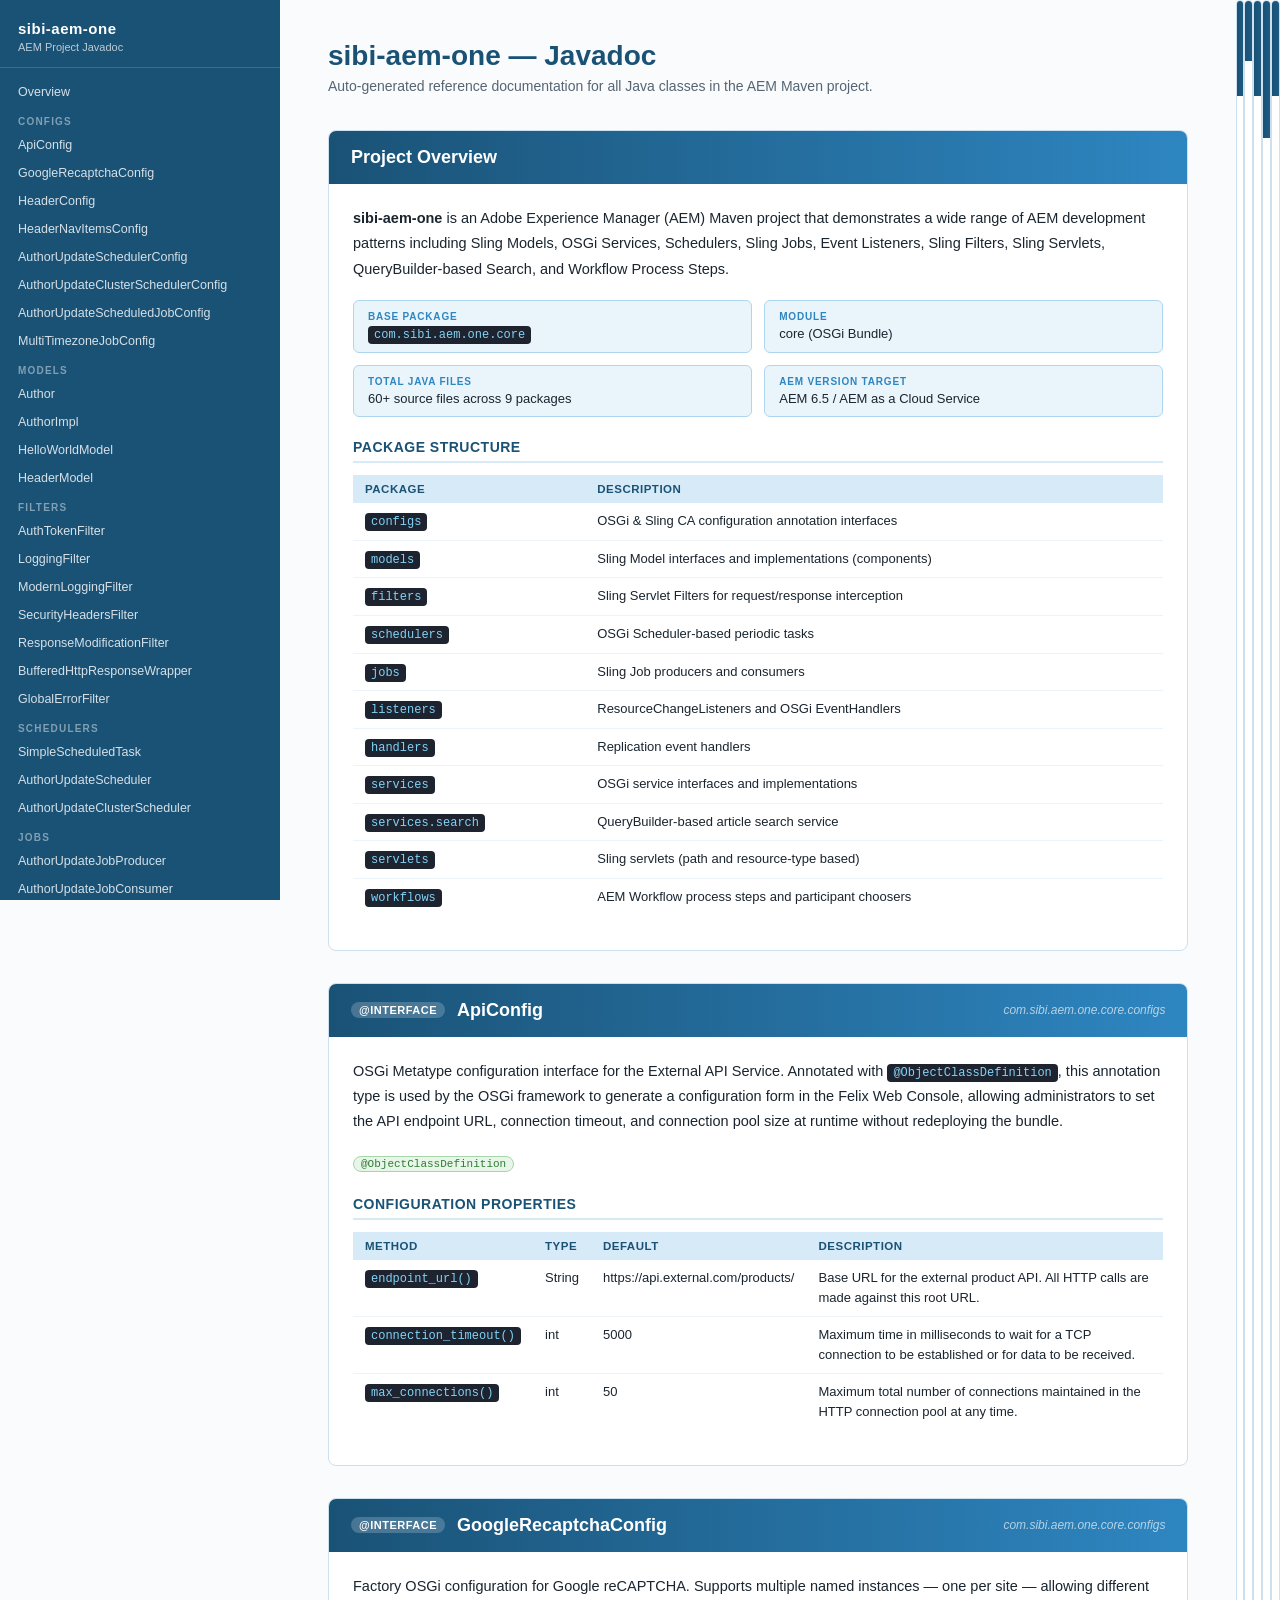
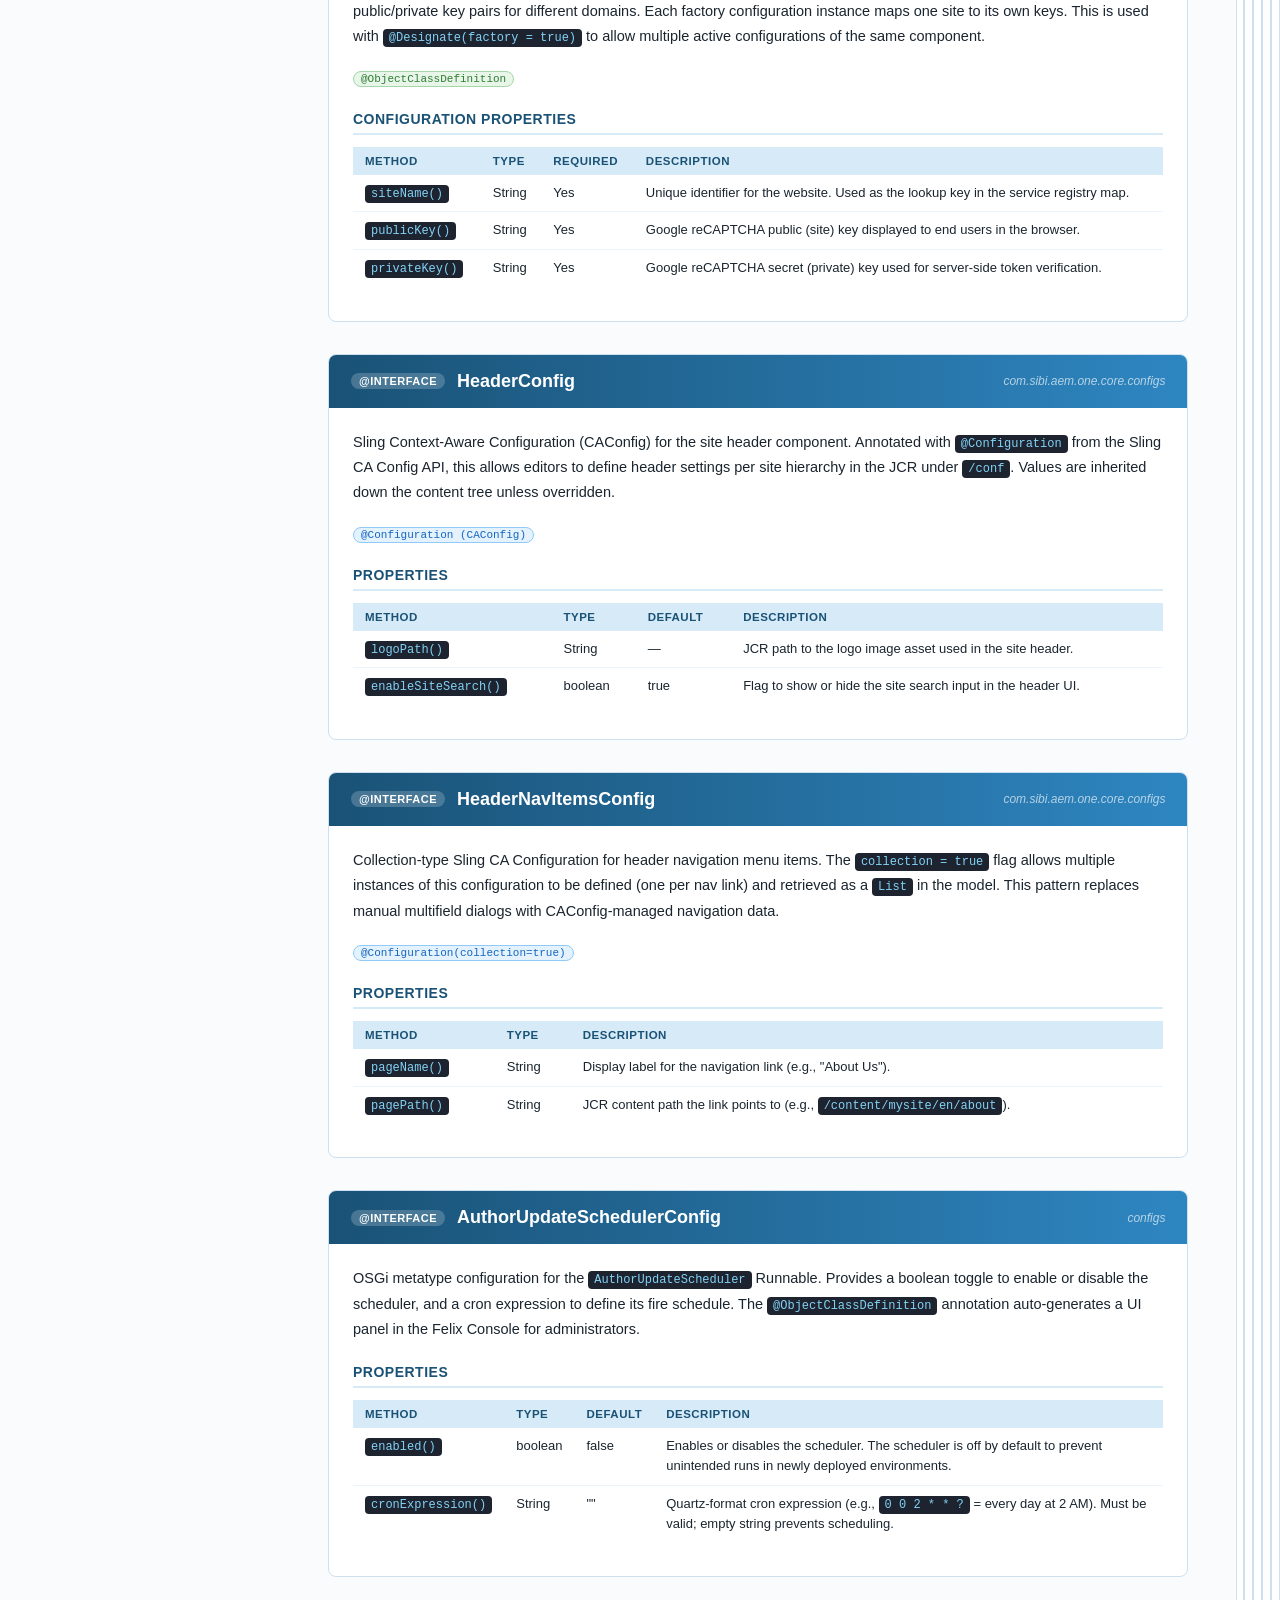
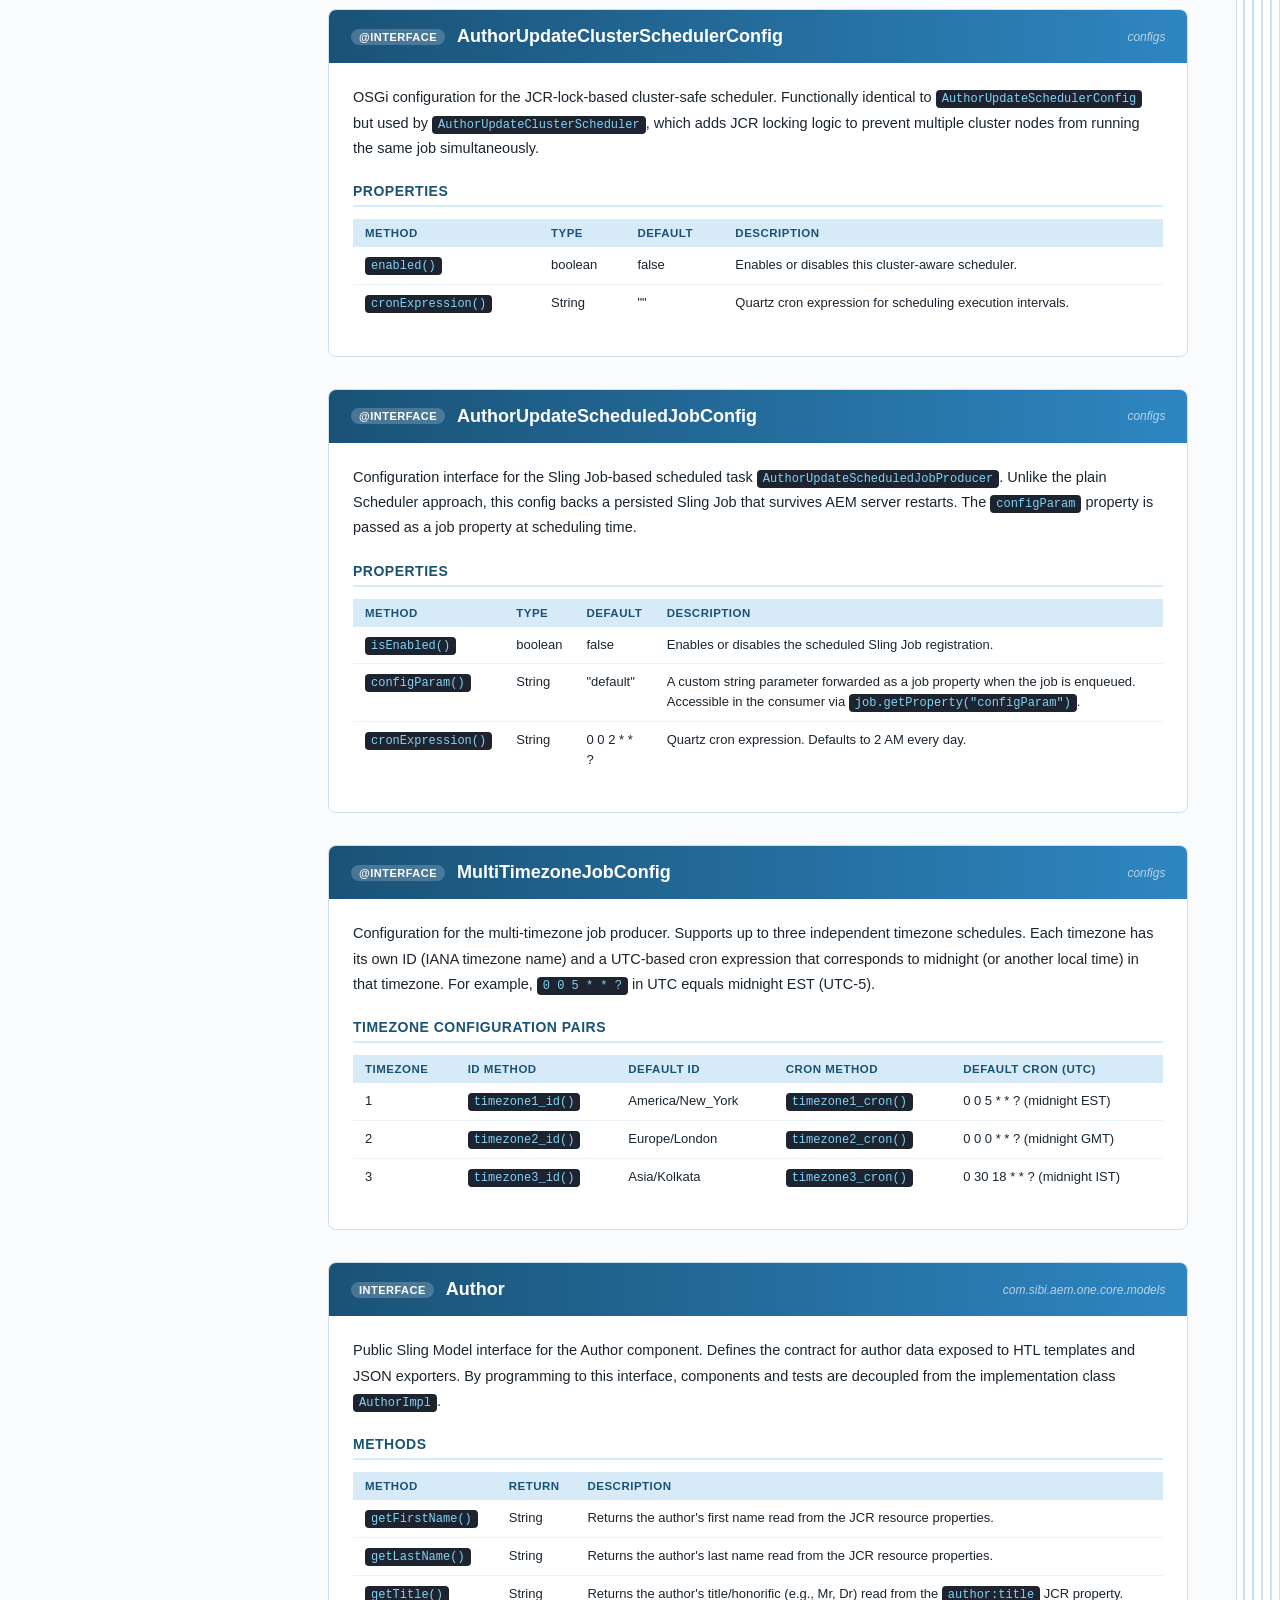
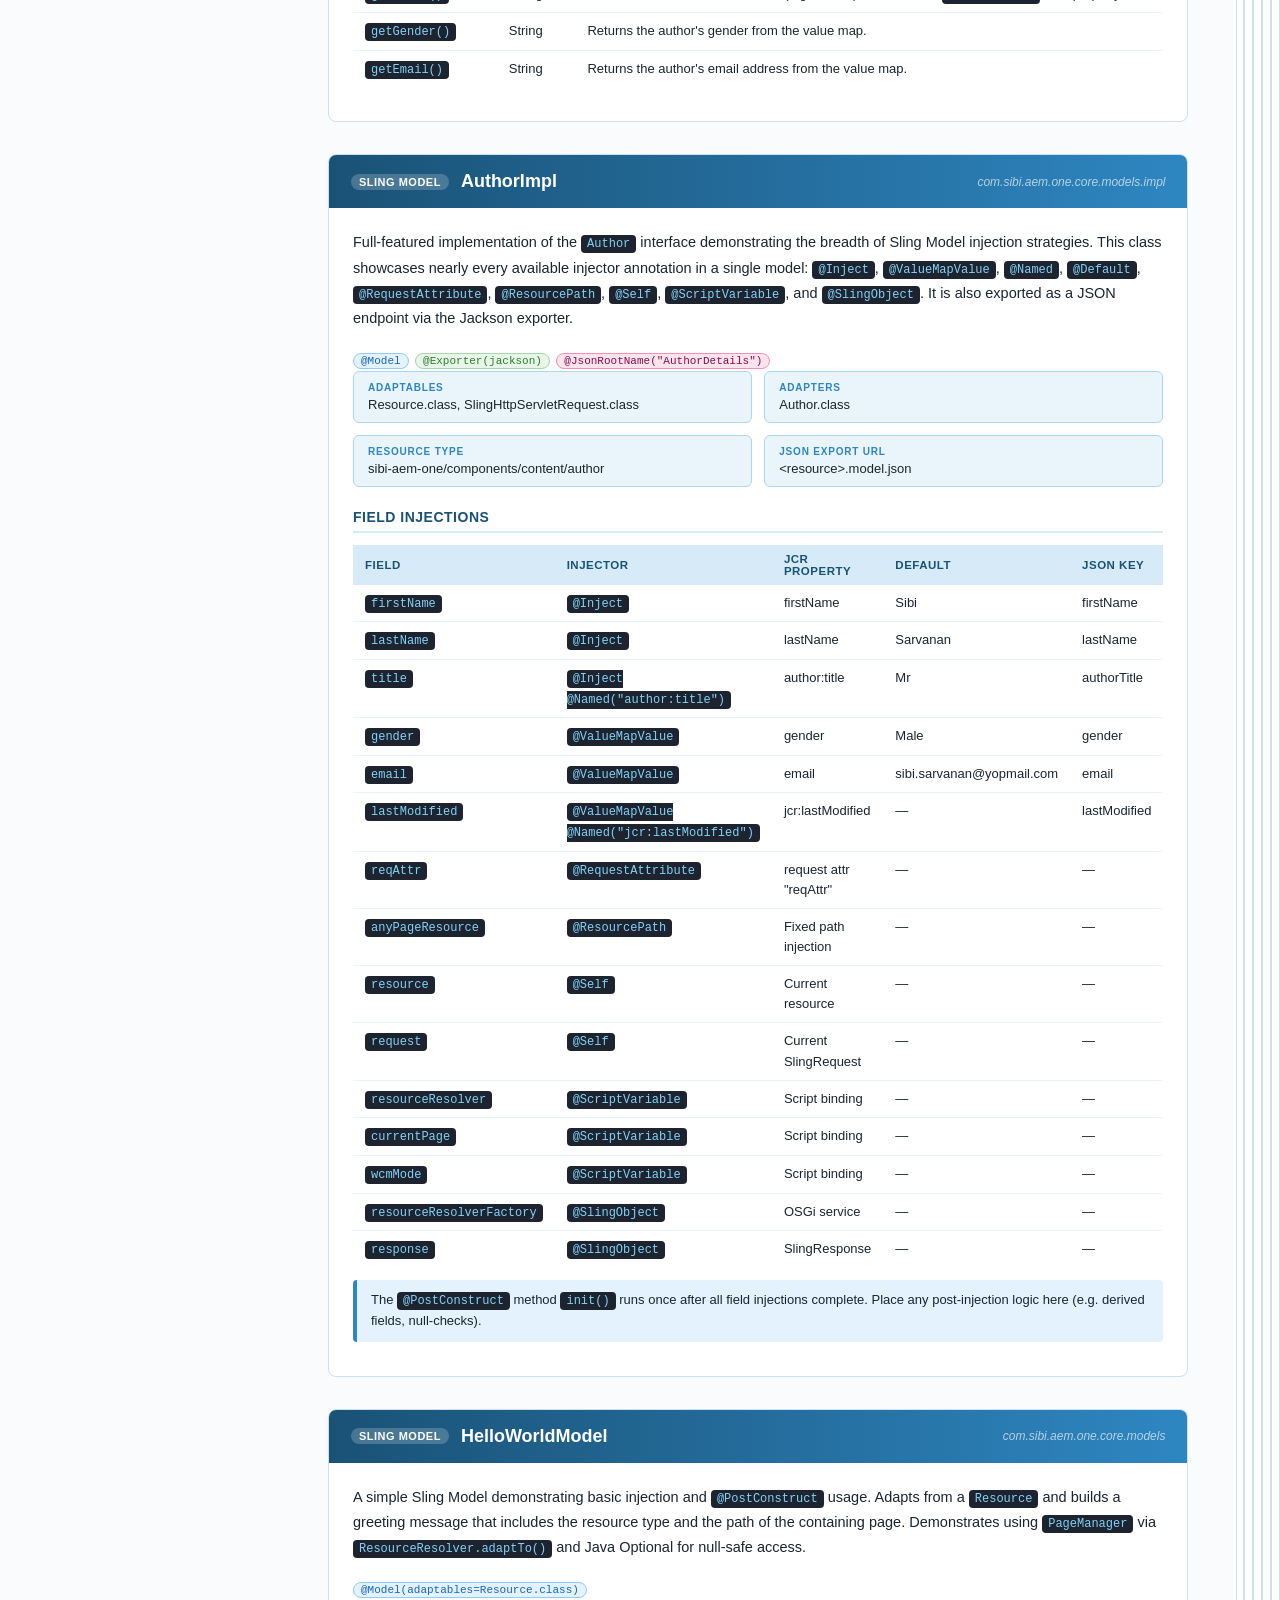
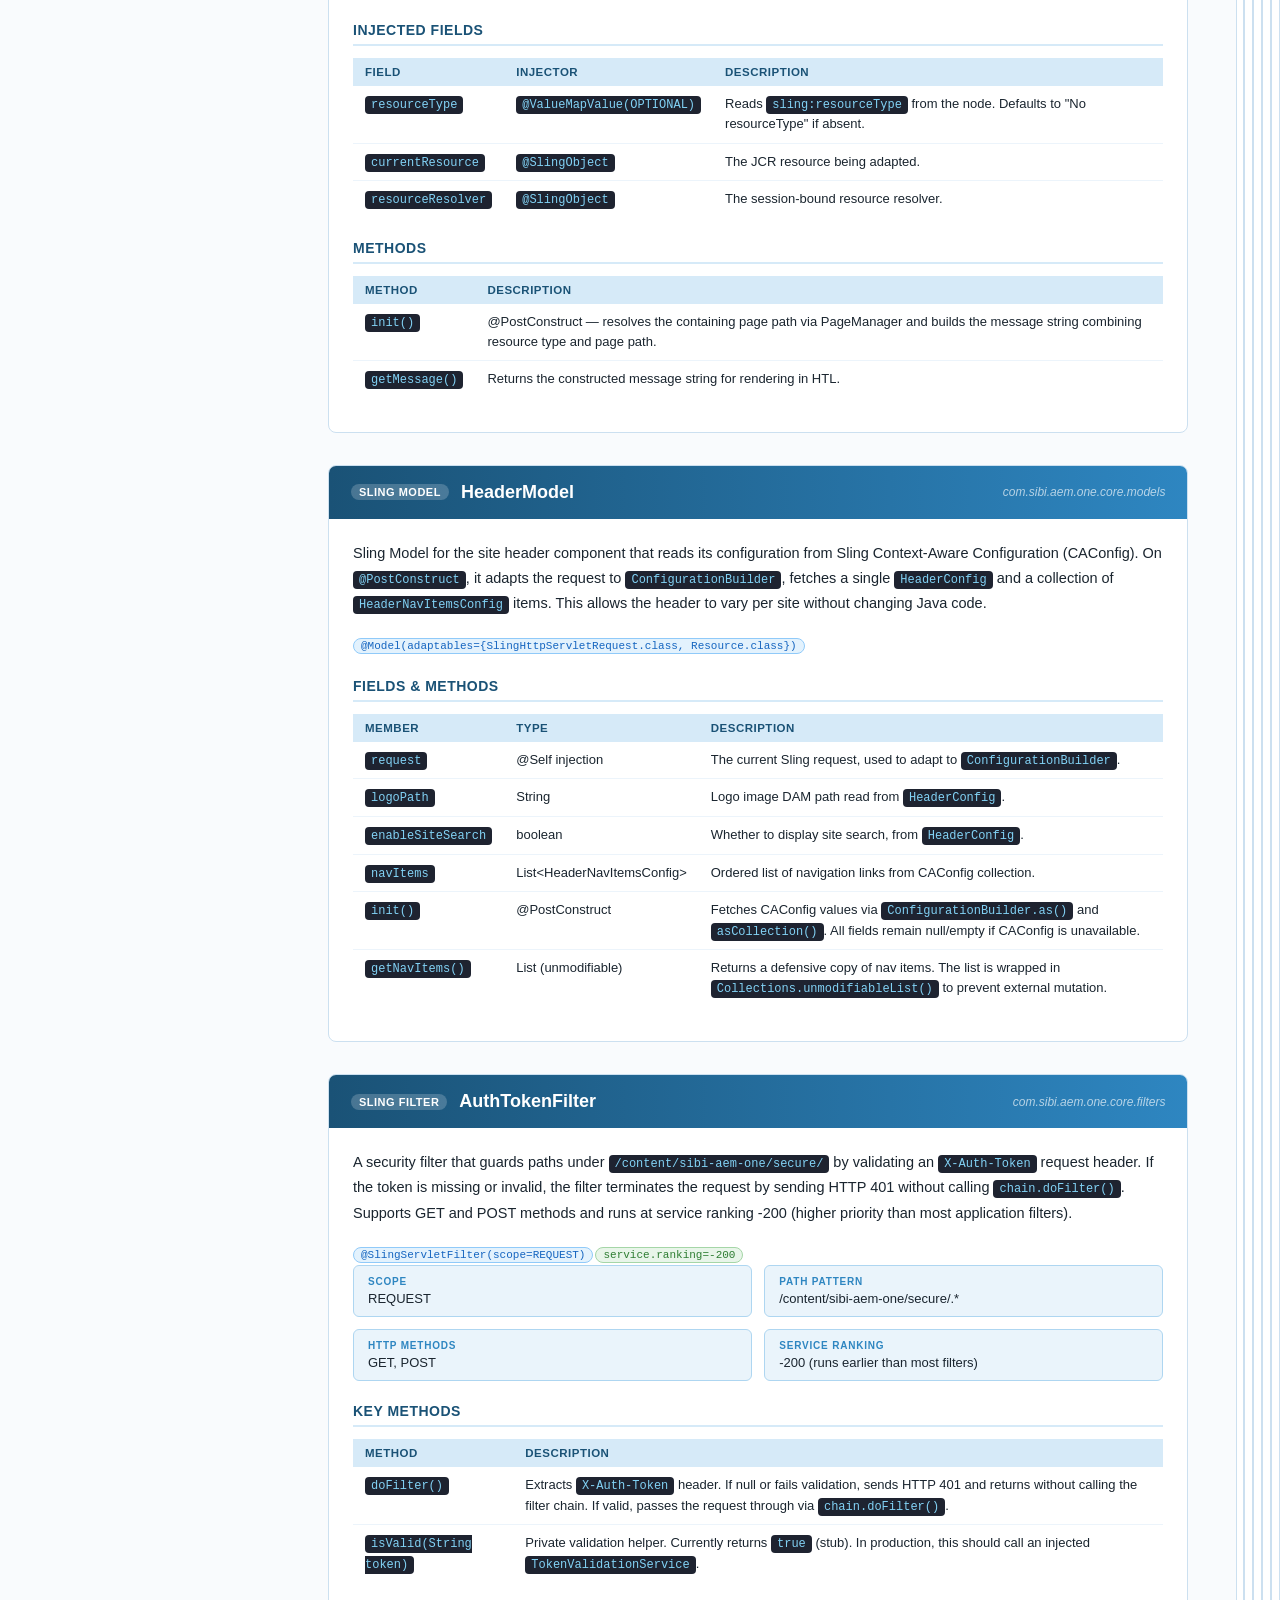
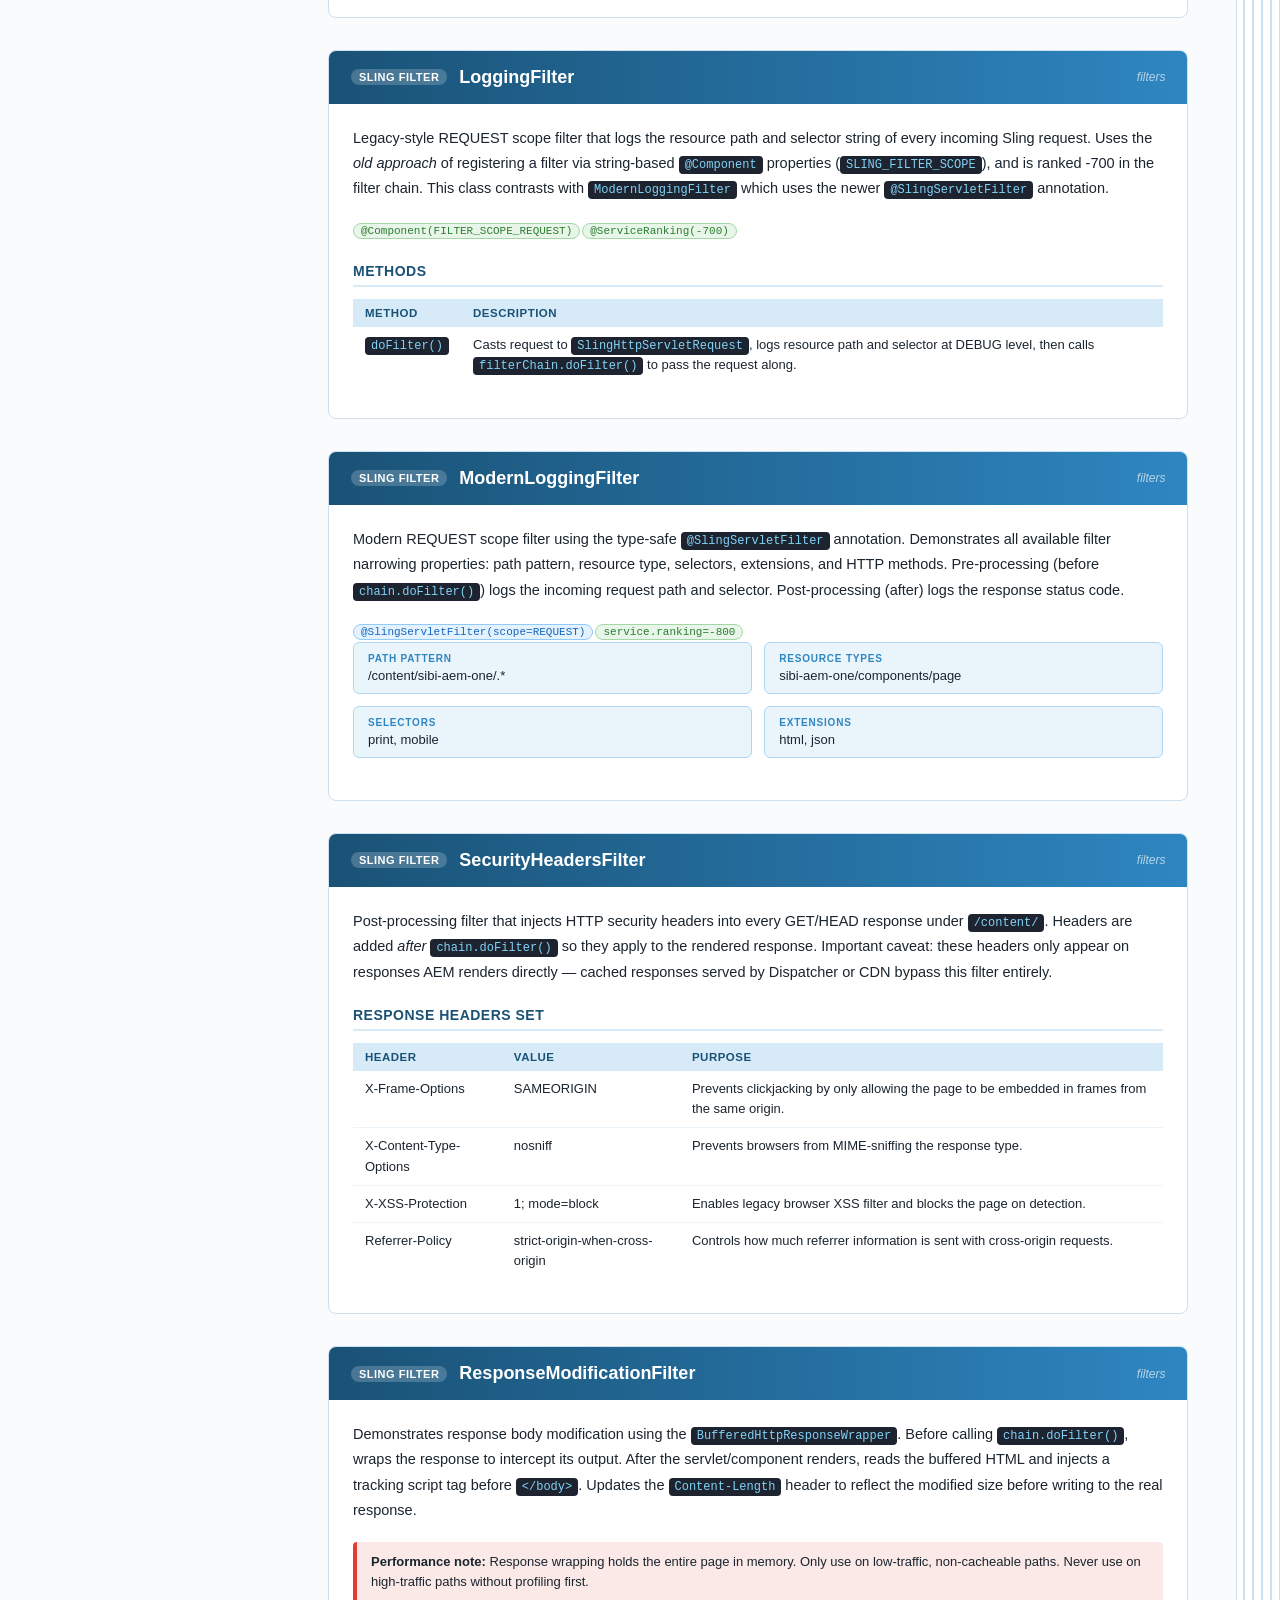
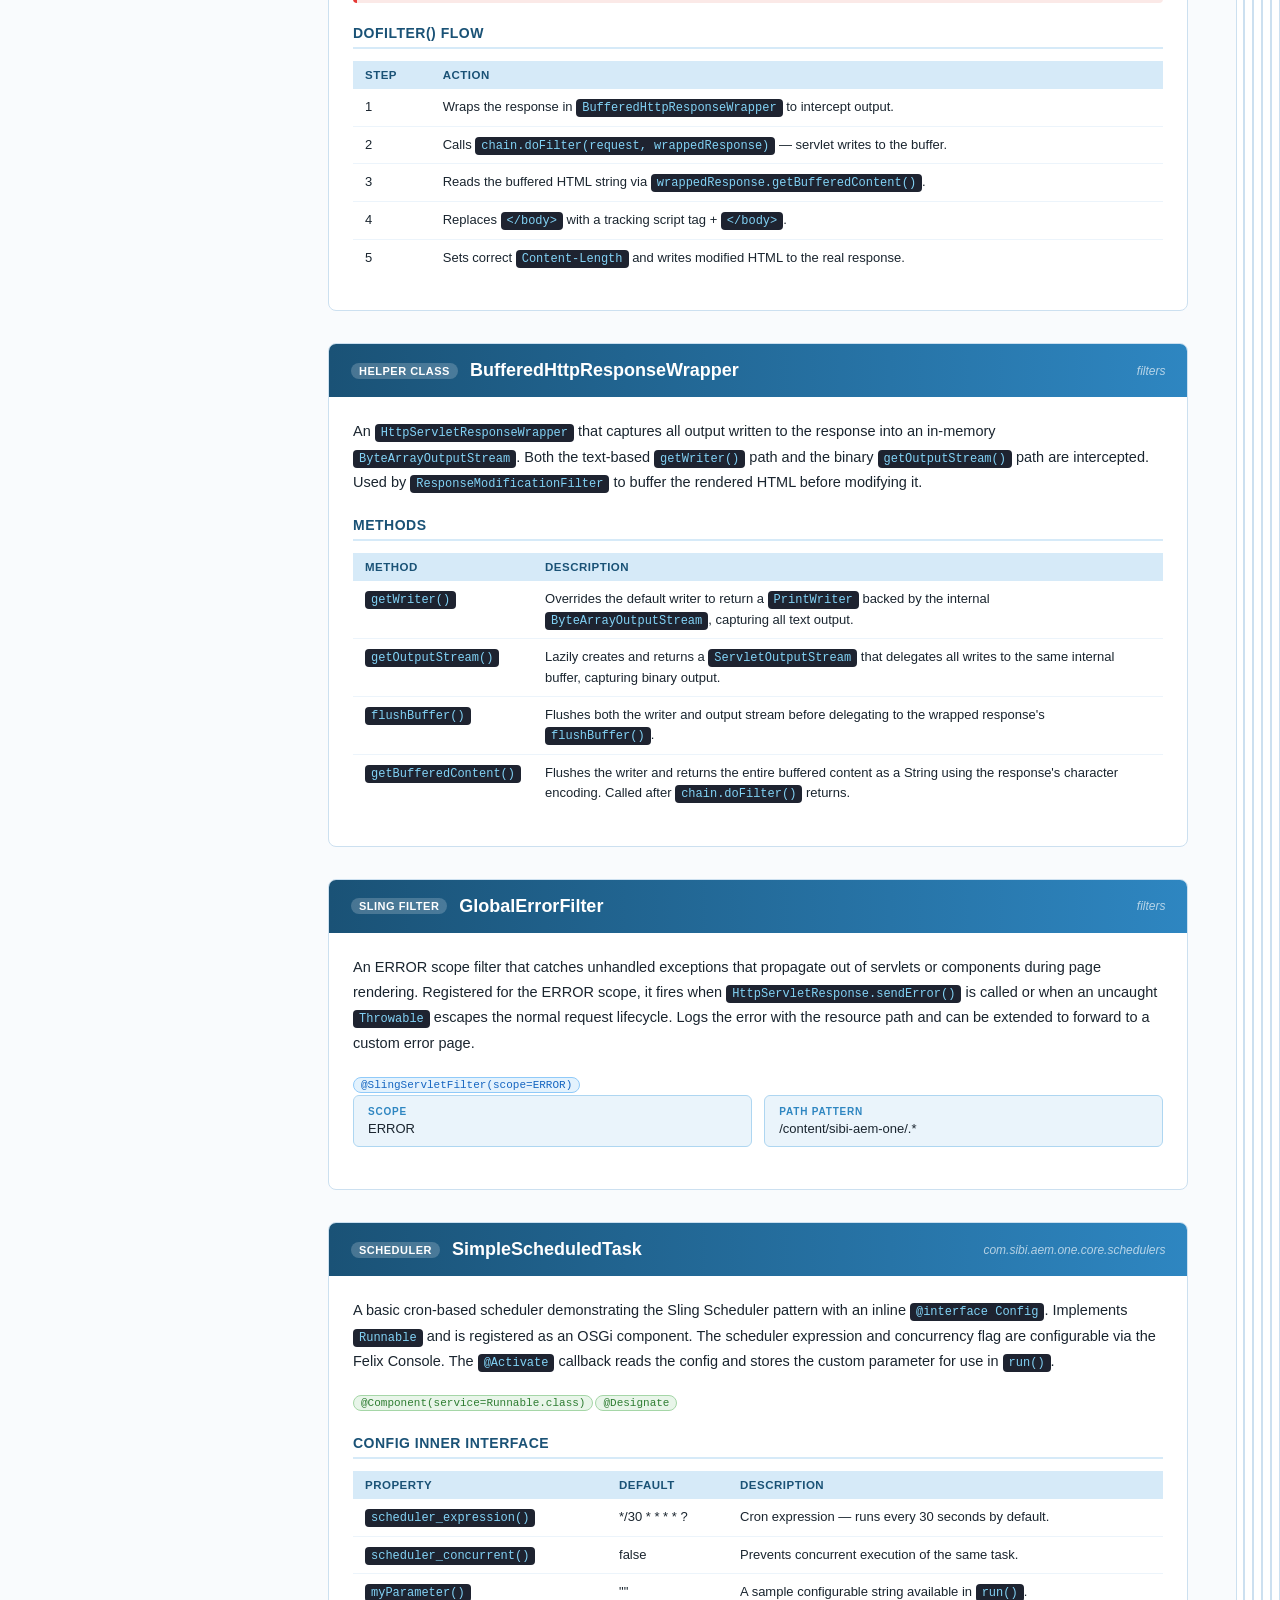
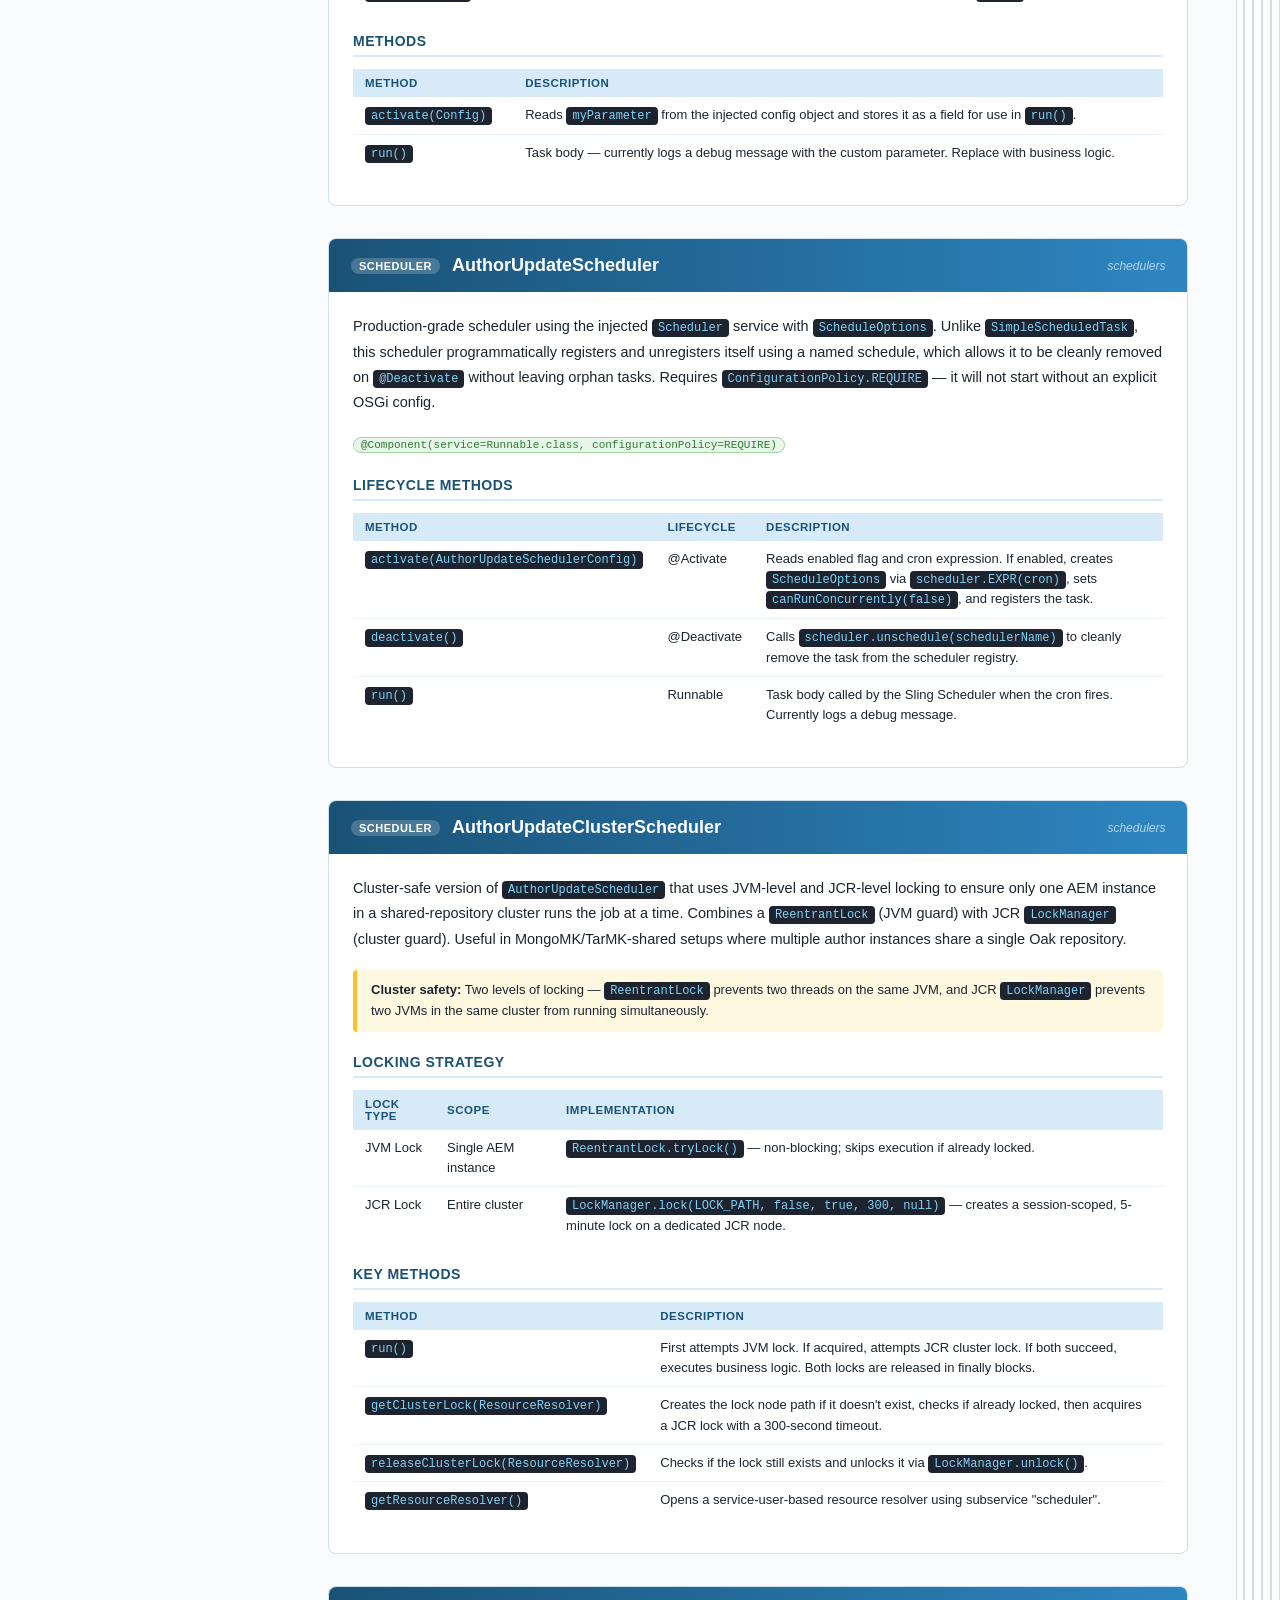
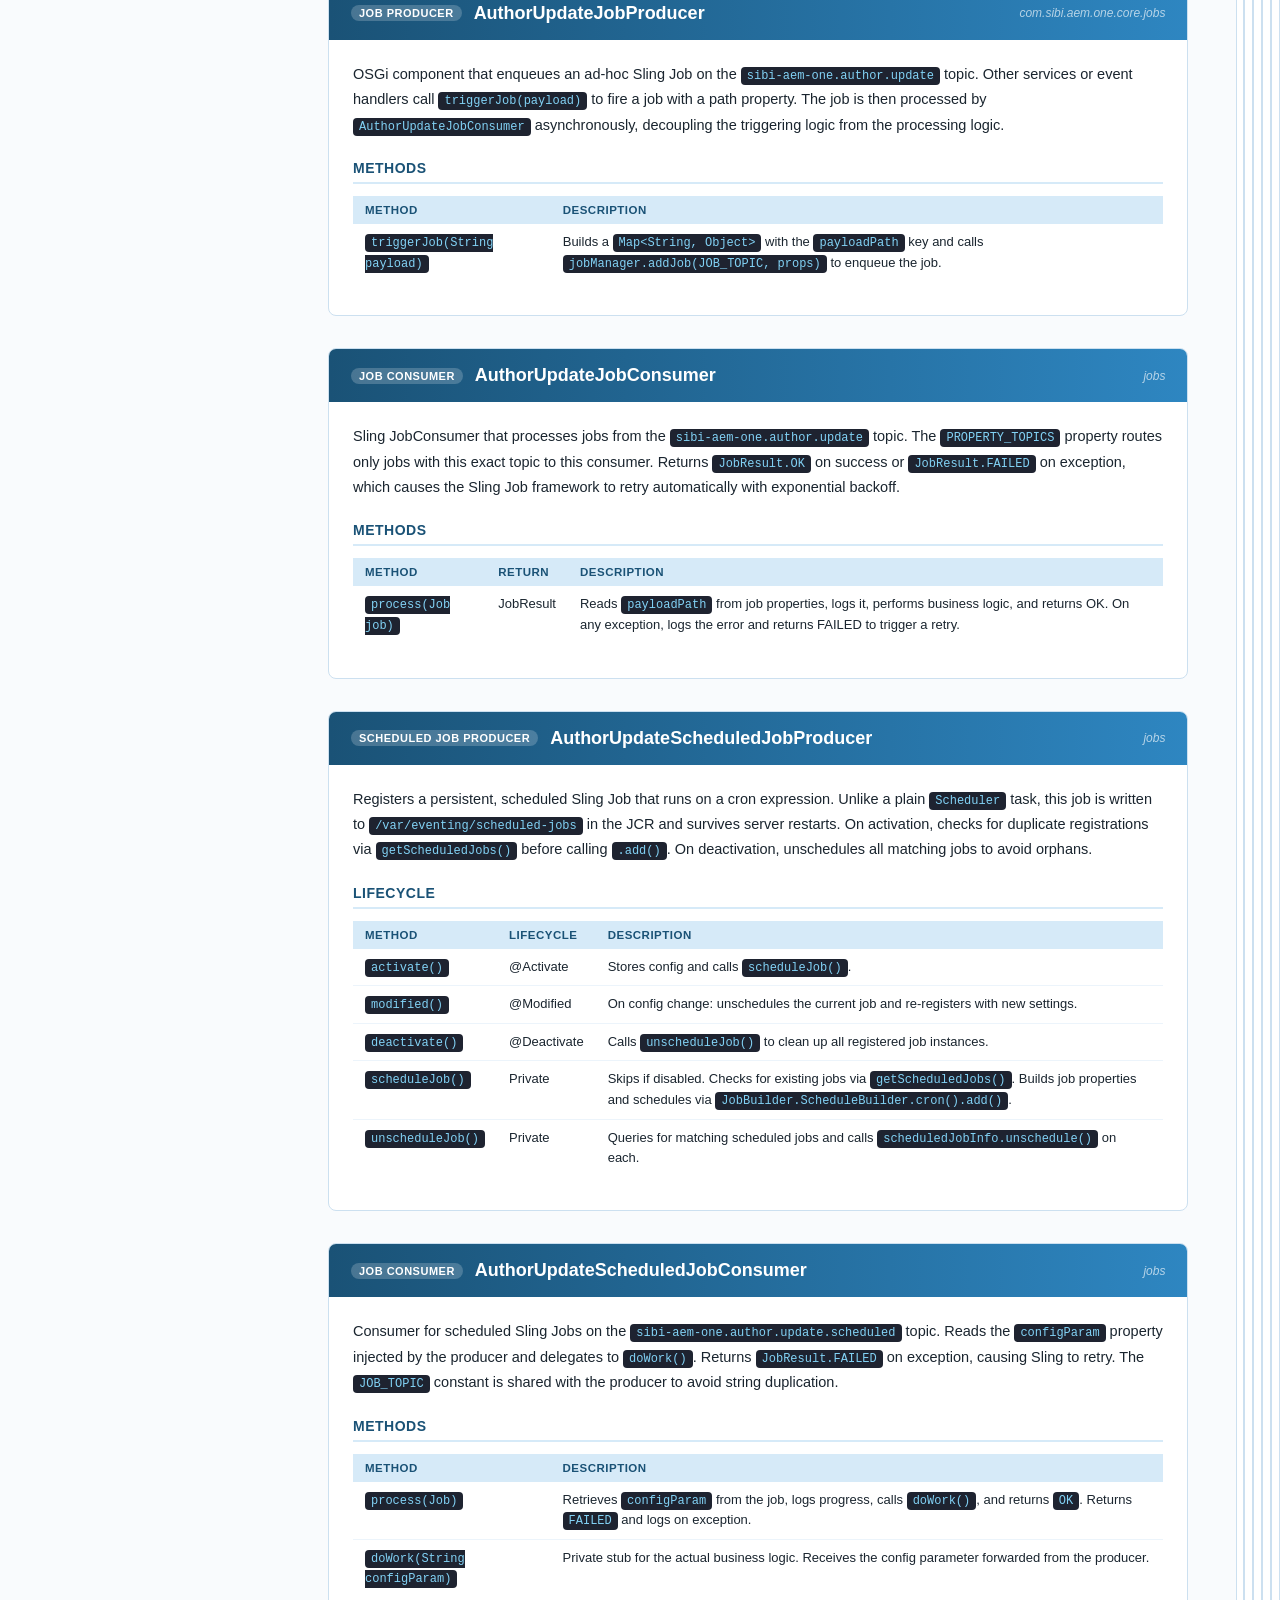
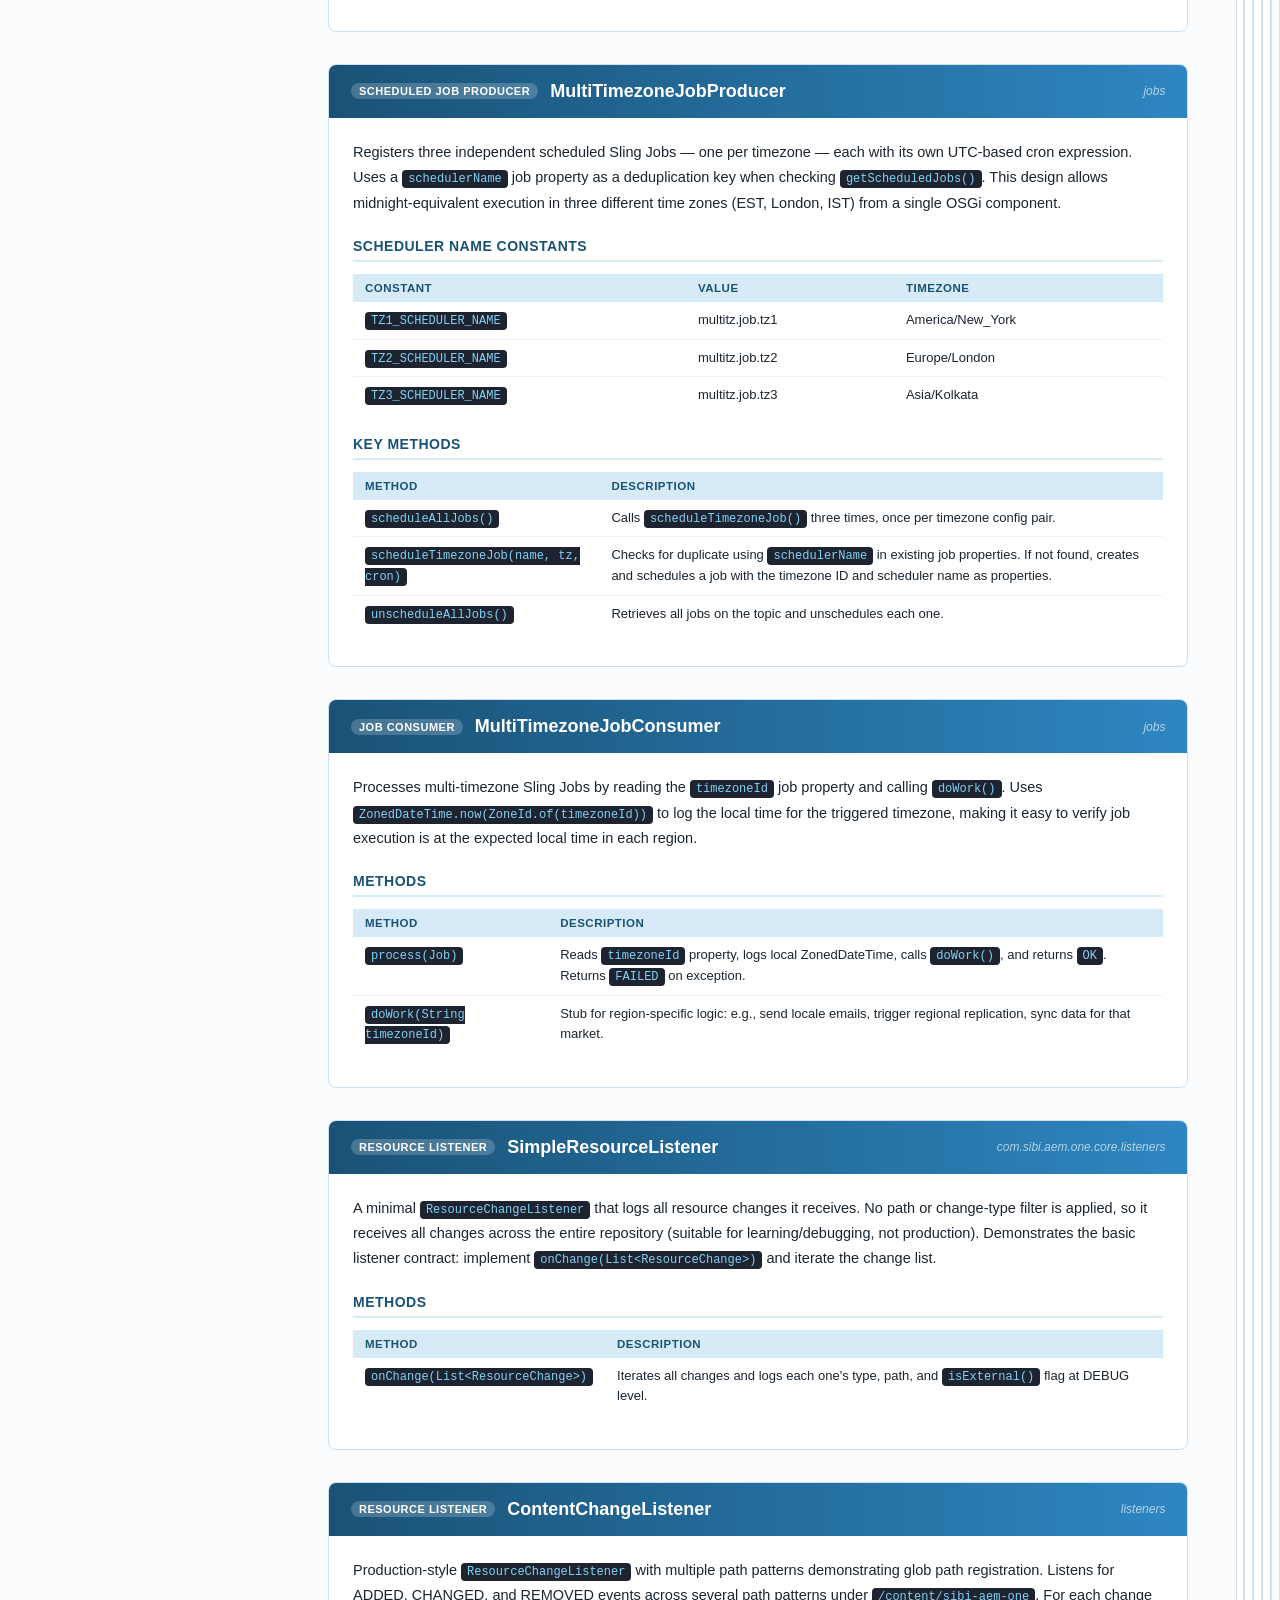
==== commit ece40439: "Junits, Lucene, Documentations" ====
--- a/sibi-aem-one-javadoc.html
+++ b/sibi-aem-one-javadoc.html
@@ -1,1209 +1,2829 @@
 <!DOCTYPE html>
 <html lang="en">
 <head>
-<meta charset="UTF-8"/>
-<meta name="viewport" content="width=device-width, initial-scale=1.0"/>
-<title>Javadoc — sibi-aem-one</title>
-<style>
-  :root {
-    --primary: #1a5276;
-    --accent: #2e86c1;
-    --light: #d6eaf8;
-    --bg: #f9fbfd;
-    --code-bg: #1e2330;
-    --code-fg: #e8eaf6;
-    --border: #cce0f0;
-    --text: #1a252f;
-    --muted: #566573;
-    --tag-bg: #eaf4fb;
-    --tag-border: #aed6f1;
-    --sidebar-w: 280px;
-  }
-  * { box-sizing: border-box; margin: 0; padding: 0; }
-  body { font-family: 'Segoe UI', Arial, sans-serif; background: var(--bg); color: var(--text); display: flex; min-height: 100vh; }
-
-  /* Sidebar */
-  #sidebar {
-    width: var(--sidebar-w); min-width: var(--sidebar-w);
-    background: var(--primary); color: #fff;
-    padding: 0; overflow-y: auto; position: sticky; top: 0; height: 100vh;
-  }
-  #sidebar .brand { padding: 20px 18px 14px; border-bottom: 1px solid rgba(255,255,255,.15); }
-  #sidebar .brand h2 { font-size: 15px; font-weight: 700; letter-spacing: .5px; }
-  #sidebar .brand p { font-size: 11px; opacity: .7; margin-top: 4px; }
-  #sidebar ul { list-style: none; padding: 10px 0; }
-  #sidebar ul li a {
-    display: block; padding: 7px 18px; font-size: 12.5px; color: rgba(255,255,255,.82);
-    text-decoration: none; transition: background .15s;
-    white-space: nowrap; overflow: hidden; text-overflow: ellipsis;
-  }
-  #sidebar ul li a:hover { background: rgba(255,255,255,.12); color: #fff; }
-  #sidebar ul li a.active { background: var(--accent); color: #fff; font-weight: 600; }
-  #sidebar .section-header {
-    padding: 10px 18px 4px; font-size: 10px; text-transform: uppercase;
-    letter-spacing: 1.2px; color: rgba(255,255,255,.45); font-weight: 600;
-  }
-
-  /* Main */
-  #main { flex: 1; padding: 40px 48px; max-width: 1100px; }
-  #main h1 { font-size: 28px; color: var(--primary); margin-bottom: 6px; }
-  #main .subtitle { color: var(--muted); font-size: 14px; margin-bottom: 36px; }
-
-  /* Class sections */
-  .class-section {
-    background: #fff; border: 1px solid var(--border);
-    border-radius: 8px; margin-bottom: 32px; overflow: hidden;
-    scroll-margin-top: 30px;
-  }
-  .class-header {
-    background: linear-gradient(90deg, var(--primary) 0%, var(--accent) 100%);
-    padding: 16px 22px; display: flex; align-items: center; gap: 12px;
-  }
-  .class-header h2 { color: #fff; font-size: 18px; margin: 0; }
-  .class-header .badge {
-    background: rgba(255,255,255,.2); color: #fff;
-    font-size: 11px; padding: 2px 8px; border-radius: 20px; font-weight: 600;
-    text-transform: uppercase; letter-spacing: .5px;
-  }
-  .class-header .pkg { color: rgba(255,255,255,.65); font-size: 12px; margin-left: auto; font-style: italic; }
-  .class-body { padding: 22px 24px; }
-
-  /* Description */
-  .class-desc { font-size: 14.5px; line-height: 1.75; color: var(--text); margin-bottom: 18px; }
-
-  /* Meta grid */
-  .meta-grid { display: grid; grid-template-columns: 1fr 1fr; gap: 12px; margin-bottom: 20px; }
-  .meta-item { background: var(--tag-bg); border: 1px solid var(--tag-border); border-radius: 6px; padding: 10px 14px; }
-  .meta-item .label { font-size: 10px; text-transform: uppercase; letter-spacing: .8px; color: var(--accent); font-weight: 700; margin-bottom: 4px; }
-  .meta-item .value { font-size: 13px; color: var(--text); word-break: break-all; }
-
-  /* Sub-headings */
-  .class-body h3 { font-size: 14px; color: var(--primary); border-bottom: 2px solid var(--light); padding-bottom: 6px; margin: 22px 0 12px; text-transform: uppercase; letter-spacing: .5px; }
-
-  /* Field / Method tables */
-  table { width: 100%; border-collapse: collapse; font-size: 13px; margin-bottom: 12px; }
-  th { background: var(--light); color: var(--primary); font-weight: 700; padding: 8px 12px; text-align: left; font-size: 11.5px; text-transform: uppercase; letter-spacing: .5px; }
-  td { padding: 8px 12px; border-bottom: 1px solid #ecf4fb; vertical-align: top; line-height: 1.55; }
-  tr:last-child td { border-bottom: none; }
-  tr:hover td { background: #f4faff; }
-  code { background: var(--code-bg); color: #82d2f5; padding: 2px 6px; border-radius: 4px; font-family: 'Consolas','Courier New',monospace; font-size: 12px; }
-
-  /* Annotation chips */
-  .ann { display: inline-block; background: #fff3e0; border: 1px solid #ffcc80; color: #e65100; font-size: 11px; padding: 1px 7px; border-radius: 20px; margin: 2px 2px 2px 0; font-family: monospace; }
-  .ann.osgi { background: #e8f5e9; border-color: #a5d6a7; color: #2e7d32; }
-  .ann.sling { background: #e3f2fd; border-color: #90caf9; color: #1565c0; }
-  .ann.jackson { background: #fce4ec; border-color: #f48fb1; color: #880e4f; }
-
-  /* Note boxes */
-  .note { background: #fff8e1; border-left: 4px solid #fbc02d; border-radius: 4px; padding: 10px 14px; font-size: 13px; margin: 12px 0; line-height: 1.6; }
-  .note.info { background: #e3f2fd; border-color: var(--accent); }
-  .note.warn { background: #fbe9e7; border-color: #e53935; }
-
-  /* TOC page */
-  .toc-grid { display: grid; grid-template-columns: repeat(3,1fr); gap: 14px; margin-top: 20px; }
-  .toc-card { background: #fff; border: 1px solid var(--border); border-radius: 8px; padding: 14px 16px; text-decoration: none; color: var(--text); transition: box-shadow .2s; }
-  .toc-card:hover { box-shadow: 0 4px 16px rgba(0,0,0,.1); transform: translateY(-1px); }
-  .toc-card .name { font-weight: 700; font-size: 14px; color: var(--primary); }
-  .toc-card .pkg-small { font-size: 11px; color: var(--muted); margin-top: 3px; }
-  .toc-card .type-badge { font-size: 10px; background: var(--light); color: var(--accent); padding: 1px 7px; border-radius: 10px; margin-top: 6px; display: inline-block; font-weight: 600; }
-</style>
+    <meta charset="UTF-8"/>
+    <meta name="viewport" content="width=device-width, initial-scale=1.0"/>
+    <title>Javadoc — sibi-aem-one</title>
+    <style>
+        :root {
+          --primary: #1a5276;
+          --accent: #2e86c1;
+          --light: #d6eaf8;
+          --bg: #f9fbfd;
+          --code-bg: #1e2330;
+          --code-fg: #e8eaf6;
+          --border: #cce0f0;
+          --text: #1a252f;
+          --muted: #566573;
+          --tag-bg: #eaf4fb;
+          --tag-border: #aed6f1;
+          --sidebar-w: 280px;
+        }
+        * { box-sizing: border-box; margin: 0; padding: 0; }
+        body { font-family: 'Segoe UI', Arial, sans-serif; background: var(--bg); color: var(--text); display: flex; min-height: 100vh; }
+
+        /* Sidebar */
+        #sidebar {
+          width: var(--sidebar-w); min-width: var(--sidebar-w);
+          background: var(--primary); color: #fff;
+          padding: 0; overflow-y: auto; position: sticky; top: 0; height: 100vh;
+        }
+        #sidebar .brand { padding: 20px 18px 14px; border-bottom: 1px solid rgba(255,255,255,.15); }
+        #sidebar .brand h2 { font-size: 15px; font-weight: 700; letter-spacing: .5px; }
+        #sidebar .brand p { font-size: 11px; opacity: .7; margin-top: 4px; }
+        #sidebar ul { list-style: none; padding: 10px 0; }
+        #sidebar ul li a {
+          display: block; padding: 7px 18px; font-size: 12.5px; color: rgba(255,255,255,.82);
+          text-decoration: none; transition: background .15s;
+          white-space: nowrap; overflow: hidden; text-overflow: ellipsis;
+        }
+        #sidebar ul li a:hover { background: rgba(255,255,255,.12); color: #fff; }
+        #sidebar ul li a.active { background: var(--accent); color: #fff; font-weight: 600; }
+        #sidebar .section-header {
+          padding: 10px 18px 4px; font-size: 10px; text-transform: uppercase;
+          letter-spacing: 1.2px; color: rgba(255,255,255,.45); font-weight: 600;
+        }
+
+        /* Main */
+        #main { flex: 1; padding: 40px 48px; max-width: 1100px; }
+        #main h1 { font-size: 28px; color: var(--primary); margin-bottom: 6px; }
+        #main .subtitle { color: var(--muted); font-size: 14px; margin-bottom: 36px; }
+
+        /* Class sections */
+        .class-section {
+          background: #fff; border: 1px solid var(--border);
+          border-radius: 8px; margin-bottom: 32px; overflow: hidden;
+          scroll-margin-top: 30px;
+        }
+        .class-header {
+          background: linear-gradient(90deg, var(--primary) 0%, var(--accent) 100%);
+          padding: 16px 22px; display: flex; align-items: center; gap: 12px;
+        }
+        .class-header h2 { color: #fff; font-size: 18px; margin: 0; }
+        .class-header .badge {
+          background: rgba(255,255,255,.2); color: #fff;
+          font-size: 11px; padding: 2px 8px; border-radius: 20px; font-weight: 600;
+          text-transform: uppercase; letter-spacing: .5px;
+        }
+        .class-header .pkg { color: rgba(255,255,255,.65); font-size: 12px; margin-left: auto; font-style: italic; }
+        .class-body { padding: 22px 24px; }
+
+        /* Description */
+        .class-desc { font-size: 14.5px; line-height: 1.75; color: var(--text); margin-bottom: 18px; }
+
+        /* Meta grid */
+        .meta-grid { display: grid; grid-template-columns: 1fr 1fr; gap: 12px; margin-bottom: 20px; }
+        .meta-item { background: var(--tag-bg); border: 1px solid var(--tag-border); border-radius: 6px; padding: 10px 14px; }
+        .meta-item .label { font-size: 10px; text-transform: uppercase; letter-spacing: .8px; color: var(--accent); font-weight: 700; margin-bottom: 4px; }
+        .meta-item .value { font-size: 13px; color: var(--text); word-break: break-all; }
+
+        /* Sub-headings */
+        .class-body h3 { font-size: 14px; color: var(--primary); border-bottom: 2px solid var(--light); padding-bottom: 6px; margin: 22px 0 12px; text-transform: uppercase; letter-spacing: .5px; }
+
+        /* Field / Method tables */
+        table { width: 100%; border-collapse: collapse; font-size: 13px; margin-bottom: 12px; }
+        th { background: var(--light); color: var(--primary); font-weight: 700; padding: 8px 12px; text-align: left; font-size: 11.5px; text-transform: uppercase; letter-spacing: .5px; }
+        td { padding: 8px 12px; border-bottom: 1px solid #ecf4fb; vertical-align: top; line-height: 1.55; }
+        tr:last-child td { border-bottom: none; }
+        tr:hover td { background: #f4faff; }
+        code { background: var(--code-bg); color: #82d2f5; padding: 2px 6px; border-radius: 4px; font-family: 'Consolas','Courier New',monospace; font-size: 12px; }
+
+        /* Annotation chips */
+        .ann { display: inline-block; background: #fff3e0; border: 1px solid #ffcc80; color: #e65100; font-size: 11px; padding: 1px 7px; border-radius: 20px; margin: 2px 2px 2px 0; font-family: monospace; }
+        .ann.osgi { background: #e8f5e9; border-color: #a5d6a7; color: #2e7d32; }
+        .ann.sling { background: #e3f2fd; border-color: #90caf9; color: #1565c0; }
+        .ann.jackson { background: #fce4ec; border-color: #f48fb1; color: #880e4f; }
+
+        /* Note boxes */
+        .note { background: #fff8e1; border-left: 4px solid #fbc02d; border-radius: 4px; padding: 10px 14px; font-size: 13px; margin: 12px 0; line-height: 1.6; }
+        .note.info { background: #e3f2fd; border-color: var(--accent); }
+        .note.warn { background: #fbe9e7; border-color: #e53935; }
+
+        /* TOC page */
+        .toc-grid { display: grid; grid-template-columns: repeat(3,1fr); gap: 14px; margin-top: 20px; }
+        .toc-card { background: #fff; border: 1px solid var(--border); border-radius: 8px; padding: 14px 16px; text-decoration: none; color: var(--text); transition: box-shadow .2s; }
+        .toc-card:hover { box-shadow: 0 4px 16px rgba(0,0,0,.1); transform: translateY(-1px); }
+        .toc-card .name { font-weight: 700; font-size: 14px; color: var(--primary); }
+        .toc-card .pkg-small { font-size: 11px; color: var(--muted); margin-top: 3px; }
+        .toc-card .type-badge { font-size: 10px; background: var(--light); color: var(--accent); padding: 1px 7px; border-radius: 10px; margin-top: 6px; display: inline-block; font-weight: 600; }
+    </style>
 </head>
 <body>
 
 <!-- SIDEBAR -->
 <nav id="sidebar">
-  <div class="brand">
-    <h2>sibi-aem-one</h2>
-    <p>AEM Project Javadoc</p>
-  </div>
-  <ul>
-    <li><a href="#overview">Overview</a></li>
-    <div class="section-header">Configs</div>
-    <li><a href="#ApiConfig">ApiConfig</a></li>
-    <li><a href="#GoogleRecaptchaConfig">GoogleRecaptchaConfig</a></li>
-    <li><a href="#HeaderConfig">HeaderConfig</a></li>
-    <li><a href="#HeaderNavItemsConfig">HeaderNavItemsConfig</a></li>
-    <li><a href="#AuthorUpdateSchedulerConfig">AuthorUpdateSchedulerConfig</a></li>
-    <li><a href="#AuthorUpdateClusterSchedulerConfig">AuthorUpdateClusterSchedulerConfig</a></li>
-    <li><a href="#AuthorUpdateScheduledJobConfig">AuthorUpdateScheduledJobConfig</a></li>
-    <li><a href="#MultiTimezoneJobConfig">MultiTimezoneJobConfig</a></li>
-    <div class="section-header">Models</div>
-    <li><a href="#Author">Author</a></li>
-    <li><a href="#AuthorImpl">AuthorImpl</a></li>
-    <li><a href="#HelloWorldModel">HelloWorldModel</a></li>
-    <li><a href="#HeaderModel">HeaderModel</a></li>
-    <div class="section-header">Filters</div>
-    <li><a href="#AuthTokenFilter">AuthTokenFilter</a></li>
-    <li><a href="#LoggingFilter">LoggingFilter</a></li>
-    <li><a href="#ModernLoggingFilter">ModernLoggingFilter</a></li>
-    <li><a href="#SecurityHeadersFilter">SecurityHeadersFilter</a></li>
-    <li><a href="#ResponseModificationFilter">ResponseModificationFilter</a></li>
-    <li><a href="#BufferedHttpResponseWrapper">BufferedHttpResponseWrapper</a></li>
-    <li><a href="#GlobalErrorFilter">GlobalErrorFilter</a></li>
-    <div class="section-header">Schedulers</div>
-    <li><a href="#SimpleScheduledTask">SimpleScheduledTask</a></li>
-    <li><a href="#AuthorUpdateScheduler">AuthorUpdateScheduler</a></li>
-    <li><a href="#AuthorUpdateClusterScheduler">AuthorUpdateClusterScheduler</a></li>
-    <div class="section-header">Jobs</div>
-    <li><a href="#AuthorUpdateJobProducer">AuthorUpdateJobProducer</a></li>
-    <li><a href="#AuthorUpdateJobConsumer">AuthorUpdateJobConsumer</a></li>
-    <li><a href="#AuthorUpdateScheduledJobProducer">AuthorUpdateScheduledJobProducer</a></li>
-    <li><a href="#AuthorUpdateScheduledJobConsumer">AuthorUpdateScheduledJobConsumer</a></li>
-    <li><a href="#MultiTimezoneJobProducer">MultiTimezoneJobProducer</a></li>
-    <li><a href="#MultiTimezoneJobConsumer">MultiTimezoneJobConsumer</a></li>
-    <div class="section-header">Listeners/Handlers</div>
-    <li><a href="#SimpleResourceListener">SimpleResourceListener</a></li>
-    <li><a href="#ContentChangeListener">ContentChangeListener</a></li>
-    <li><a href="#ClusterAwareListener">ClusterAwareListener</a></li>
-    <li><a href="#CustomWorkflowTrigger">CustomWorkflowTrigger</a></li>
-    <li><a href="#ReplicationEventHandler">ReplicationEventHandler</a></li>
-    <div class="section-header">Services</div>
-    <li><a href="#RunModeService">RunModeService</a></li>
-    <li><a href="#RunModeServiceImpl">RunModeServiceImpl</a></li>
-    <li><a href="#ExternalApiService">ExternalApiService</a></li>
-    <li><a href="#ExternalApiServiceImpl">ExternalApiServiceImpl</a></li>
-    <li><a href="#GoogleRecaptchaConfigService">GoogleRecaptchaConfigService</a></li>
-    <li><a href="#GoogleRecaptchaConfigServiceImplV1">GoogleRecaptchaConfigServiceImpl (v1)</a></li>
-    <li><a href="#GoogleRecaptchaConfigServiceImplV2">GoogleRecaptchaConfigServiceImpl (v2)</a></li>
-    <div class="section-header">Search</div>
-    <li><a href="#ArticleSearchRequest">ArticleSearchRequest</a></li>
-    <li><a href="#ArticleSearchResult">ArticleSearchResult</a></li>
-    <li><a href="#ArticleSearchService">ArticleSearchService</a></li>
-    <li><a href="#ArticleSearchServiceImpl">ArticleSearchServiceImpl</a></li>
-    <li><a href="#FeaturedArticlePredicateEvaluator">FeaturedArticlePredicateEvaluator</a></li>
-    <li><a href="#EditorialScorePredicateEvaluator">EditorialScorePredicateEvaluator</a></li>
-    <div class="section-header">Servlets</div>
-    <li><a href="#SimpleServlet">SimpleServlet</a></li>
-    <li><a href="#PathRegistrationServlet">PathRegistrationServlet</a></li>
-    <li><a href="#ResourceTypeRegistrationServlet">ResourceTypeRegistrationServlet</a></li>
-    <li><a href="#ArticleSearchServlet">ArticleSearchServlet</a></li>
-    <div class="section-header">Workflows</div>
-    <li><a href="#ProductSyncProcess">ProductSyncProcess</a></li>
-    <li><a href="#AdvancedProductSyncProcess">AdvancedProductSyncProcess</a></li>
-    <li><a href="#ProductDataHarmonizer">ProductDataHarmonizer</a></li>
-    <li><a href="#ContentTypeRouter">ContentTypeRouter</a></li>
-    <li><a href="#LegalApprovalProcess">LegalApprovalProcess</a></li>
-    <li><a href="#LocaleParticipantChooser">LocaleParticipantChooser</a></li>
-    <div class="section-header">Product Scenario (Added)</div>
-    <li><a href="#Product">Product</a></li>
-    <li><a href="#ProductVariant">ProductVariant</a></li>
-    <li><a href="#ProductSummary">ProductSummary</a></li>
-    <li><a href="#ProductVariantListSerializer">ProductVariantListSerializer</a></li>
-    <li><a href="#ProductImpl">ProductImpl</a></li>
-    <li><a href="#InventoryService">InventoryService</a></li>
-    <li><a href="#InventoryServiceImpl">InventoryServiceImpl</a></li>
-    <li><a href="#ProductActivationListener">ProductActivationListener</a></li>
-    <li><a href="#ProductPublishProcess">ProductPublishProcess</a></li>
-    <li><a href="#ApprovalNotificationProcess">ApprovalNotificationProcess</a></li>
-  </ul>
+    <div class="brand">
+        <h2>sibi-aem-one</h2>
+        <p>AEM Project Javadoc</p>
+    </div>
+    <ul>
+        <li><a href="#overview">Overview</a></li>
+        <div class="section-header">Configs</div>
+        <li><a href="#ApiConfig">ApiConfig</a></li>
+        <li><a href="#GoogleRecaptchaConfig">GoogleRecaptchaConfig</a></li>
+        <li><a href="#HeaderConfig">HeaderConfig</a></li>
+        <li><a href="#HeaderNavItemsConfig">HeaderNavItemsConfig</a></li>
+        <li><a href="#AuthorUpdateSchedulerConfig">AuthorUpdateSchedulerConfig</a></li>
+        <li><a href="#AuthorUpdateClusterSchedulerConfig">AuthorUpdateClusterSchedulerConfig</a></li>
+        <li><a href="#AuthorUpdateScheduledJobConfig">AuthorUpdateScheduledJobConfig</a></li>
+        <li><a href="#MultiTimezoneJobConfig">MultiTimezoneJobConfig</a></li>
+        <div class="section-header">Models</div>
+        <li><a href="#Author">Author</a></li>
+        <li><a href="#AuthorImpl">AuthorImpl</a></li>
+        <li><a href="#HelloWorldModel">HelloWorldModel</a></li>
+        <li><a href="#HeaderModel">HeaderModel</a></li>
+        <div class="section-header">Filters</div>
+        <li><a href="#AuthTokenFilter">AuthTokenFilter</a></li>
+        <li><a href="#LoggingFilter">LoggingFilter</a></li>
+        <li><a href="#ModernLoggingFilter">ModernLoggingFilter</a></li>
+        <li><a href="#SecurityHeadersFilter">SecurityHeadersFilter</a></li>
+        <li><a href="#ResponseModificationFilter">ResponseModificationFilter</a></li>
+        <li><a href="#BufferedHttpResponseWrapper">BufferedHttpResponseWrapper</a></li>
+        <li><a href="#GlobalErrorFilter">GlobalErrorFilter</a></li>
+        <div class="section-header">Schedulers</div>
+        <li><a href="#SimpleScheduledTask">SimpleScheduledTask</a></li>
+        <li><a href="#AuthorUpdateScheduler">AuthorUpdateScheduler</a></li>
+        <li><a href="#AuthorUpdateClusterScheduler">AuthorUpdateClusterScheduler</a></li>
+        <div class="section-header">Jobs</div>
+        <li><a href="#AuthorUpdateJobProducer">AuthorUpdateJobProducer</a></li>
+        <li><a href="#AuthorUpdateJobConsumer">AuthorUpdateJobConsumer</a></li>
+        <li><a href="#AuthorUpdateScheduledJobProducer">AuthorUpdateScheduledJobProducer</a></li>
+        <li><a href="#AuthorUpdateScheduledJobConsumer">AuthorUpdateScheduledJobConsumer</a></li>
+        <li><a href="#MultiTimezoneJobProducer">MultiTimezoneJobProducer</a></li>
+        <li><a href="#MultiTimezoneJobConsumer">MultiTimezoneJobConsumer</a></li>
+        <div class="section-header">Listeners/Handlers</div>
+        <li><a href="#SimpleResourceListener">SimpleResourceListener</a></li>
+        <li><a href="#ContentChangeListener">ContentChangeListener</a></li>
+        <li><a href="#ClusterAwareListener">ClusterAwareListener</a></li>
+        <li><a href="#CustomWorkflowTrigger">CustomWorkflowTrigger</a></li>
+        <li><a href="#ReplicationEventHandler">ReplicationEventHandler</a></li>
+        <div class="section-header">Services</div>
+        <li><a href="#RunModeService">RunModeService</a></li>
+        <li><a href="#RunModeServiceImpl">RunModeServiceImpl</a></li>
+        <li><a href="#ExternalApiService">ExternalApiService</a></li>
+        <li><a href="#ExternalApiServiceImpl">ExternalApiServiceImpl</a></li>
+        <li><a href="#GoogleRecaptchaConfigService">GoogleRecaptchaConfigService</a></li>
+        <li><a href="#GoogleRecaptchaConfigServiceImplV1">GoogleRecaptchaConfigServiceImpl (v1)</a></li>
+        <li><a href="#GoogleRecaptchaConfigServiceImplV2">GoogleRecaptchaConfigServiceImpl (v2)</a></li>
+        <div class="section-header">Search</div>
+        <li><a href="#ArticleSearchRequest">ArticleSearchRequest</a></li>
+        <li><a href="#ArticleSearchResult">ArticleSearchResult</a></li>
+        <li><a href="#ArticleSearchService">ArticleSearchService</a></li>
+        <li><a href="#ArticleSearchServiceImpl">ArticleSearchServiceImpl</a></li>
+        <li><a href="#FeaturedArticlePredicateEvaluator">FeaturedArticlePredicateEvaluator</a></li>
+        <li><a href="#EditorialScorePredicateEvaluator">EditorialScorePredicateEvaluator</a></li>
+        <div class="section-header">Servlets</div>
+        <li><a href="#SimpleServlet">SimpleServlet</a></li>
+        <li><a href="#PathRegistrationServlet">PathRegistrationServlet</a></li>
+        <li><a href="#ResourceTypeRegistrationServlet">ResourceTypeRegistrationServlet</a></li>
+        <li><a href="#ArticleSearchServlet">ArticleSearchServlet</a></li>
+        <div class="section-header">Workflows</div>
+        <li><a href="#ProductSyncProcess">ProductSyncProcess</a></li>
+        <li><a href="#AdvancedProductSyncProcess">AdvancedProductSyncProcess</a></li>
+        <li><a href="#ProductDataHarmonizer">ProductDataHarmonizer</a></li>
+        <li><a href="#ContentTypeRouter">ContentTypeRouter</a></li>
+        <li><a href="#LegalApprovalProcess">LegalApprovalProcess</a></li>
+        <li><a href="#LocaleParticipantChooser">LocaleParticipantChooser</a></li>
+        <div class="section-header">Product Scenario (Added)</div>
+        <li><a href="#Product">Product</a></li>
+        <li><a href="#ProductVariant">ProductVariant</a></li>
+        <li><a href="#ProductSummary">ProductSummary</a></li>
+        <li><a href="#ProductVariantListSerializer">ProductVariantListSerializer</a></li>
+        <li><a href="#ProductImpl">ProductImpl</a></li>
+        <li><a href="#InventoryService">InventoryService</a></li>
+        <li><a href="#InventoryServiceImpl">InventoryServiceImpl</a></li>
+        <li><a href="#ProductActivationListener">ProductActivationListener</a></li>
+        <li><a href="#ProductPublishProcess">ProductPublishProcess</a></li>
+        <li><a href="#ApprovalNotificationProcess">ApprovalNotificationProcess</a></li>
+        <div class="section-header">Custom Widget / CF / Launch (Added)</div>
+        <li><a href="#ConditionRatingWidget">ConditionRatingWidget</a></li>
+        <li><a href="#NeighborhoodGuide">NeighborhoodGuide</a></li>
+        <li><a href="#PropertyDataLayerModel">PropertyDataLayerModel</a></li>
+        <div class="section-header">Security (Added)</div>
+        <li><a href="#CSRFHandling">CSRF Token Handling</a></li>
+        <li><a href="#PropertySearchServlet">PropertySearchServlet (XSSAPI)</a></li>
+        <div class="section-header">Performance & Caching (Added)</div>
+        <li><a href="#ThreadDumpAnalysis">Thread Dump Analysis</a></li>
+        <li><a href="#HeapDumpAnalysis">Heap Dump Analysis (Eclipse MAT)</a></li>
+        <li><a href="#CIFGraphQLCaching">CIF GraphQL Caching</a></li>
+    </ul>
 </nav>
 
 <!-- MAIN CONTENT -->
 <div id="main">
 
-  <!-- OVERVIEW -->
-  <section id="overview">
-    <h1>sibi-aem-one — Javadoc</h1>
-    <p class="subtitle">Auto-generated reference documentation for all Java classes in the AEM Maven project.</p>
-    <div class="class-section">
-      <div class="class-header"><h2>Project Overview</h2></div>
-      <div class="class-body">
-        <p class="class-desc">
-          <strong>sibi-aem-one</strong> is an Adobe Experience Manager (AEM) Maven project that demonstrates
-          a wide range of AEM development patterns including Sling Models, OSGi Services, Schedulers, Sling Jobs,
-          Event Listeners, Sling Filters, Sling Servlets, QueryBuilder-based Search, and Workflow Process Steps.
-        </p>
-        <div class="meta-grid">
-          <div class="meta-item"><div class="label">Base Package</div><div class="value"><code>com.sibi.aem.one.core</code></div></div>
-          <div class="meta-item"><div class="label">Module</div><div class="value">core (OSGi Bundle)</div></div>
-          <div class="meta-item"><div class="label">Total Java Files</div><div class="value">60+ source files across 9 packages</div></div>
-          <div class="meta-item"><div class="label">AEM Version Target</div><div class="value">AEM 6.5 / AEM as a Cloud Service</div></div>
-        </div>
-        <h3>Package Structure</h3>
-        <table>
-          <tr><th>Package</th><th>Description</th></tr>
-          <tr><td><code>configs</code></td><td>OSGi &amp; Sling CA configuration annotation interfaces</td></tr>
-          <tr><td><code>models</code></td><td>Sling Model interfaces and implementations (components)</td></tr>
-          <tr><td><code>filters</code></td><td>Sling Servlet Filters for request/response interception</td></tr>
-          <tr><td><code>schedulers</code></td><td>OSGi Scheduler-based periodic tasks</td></tr>
-          <tr><td><code>jobs</code></td><td>Sling Job producers and consumers</td></tr>
-          <tr><td><code>listeners</code></td><td>ResourceChangeListeners and OSGi EventHandlers</td></tr>
-          <tr><td><code>handlers</code></td><td>Replication event handlers</td></tr>
-          <tr><td><code>services</code></td><td>OSGi service interfaces and implementations</td></tr>
-          <tr><td><code>services.search</code></td><td>QueryBuilder-based article search service</td></tr>
-          <tr><td><code>servlets</code></td><td>Sling servlets (path and resource-type based)</td></tr>
-          <tr><td><code>workflows</code></td><td>AEM Workflow process steps and participant choosers</td></tr>
-        </table>
-      </div>
+    <!-- OVERVIEW -->
+    <section id="overview">
+        <h1>sibi-aem-one — Javadoc</h1>
+        <p class="subtitle">Auto-generated reference documentation for all Java classes in the AEM Maven project.</p>
+        <div class="class-section">
+            <div class="class-header"><h2>Project Overview</h2></div>
+            <div class="class-body">
+                <p class="class-desc">
+                    <strong>sibi-aem-one</strong> is an Adobe Experience Manager (AEM) Maven project that demonstrates
+                    a wide range of AEM development patterns including Sling Models, OSGi Services, Schedulers, Sling
+                    Jobs,
+                    Event Listeners, Sling Filters, Sling Servlets, QueryBuilder-based Search, and Workflow Process
+                    Steps.
+                </p>
+                <div class="meta-grid">
+                    <div class="meta-item">
+                        <div class="label">Base Package</div>
+                        <div class="value"><code>com.sibi.aem.one.core</code></div>
+                    </div>
+                    <div class="meta-item">
+                        <div class="label">Module</div>
+                        <div class="value">core (OSGi Bundle)</div>
+                    </div>
+                    <div class="meta-item">
+                        <div class="label">Total Java Files</div>
+                        <div class="value">60+ source files across 9 packages</div>
+                    </div>
+                    <div class="meta-item">
+                        <div class="label">AEM Version Target</div>
+                        <div class="value">AEM 6.5 / AEM as a Cloud Service</div>
+                    </div>
+                </div>
+                <h3>Package Structure</h3>
+                <table>
+                    <tr>
+                        <th>Package</th>
+                        <th>Description</th>
+                    </tr>
+                    <tr>
+                        <td><code>configs</code></td>
+                        <td>OSGi &amp; Sling CA configuration annotation interfaces</td>
+                    </tr>
+                    <tr>
+                        <td><code>models</code></td>
+                        <td>Sling Model interfaces and implementations (components)</td>
+                    </tr>
+                    <tr>
+                        <td><code>filters</code></td>
+                        <td>Sling Servlet Filters for request/response interception</td>
+                    </tr>
+                    <tr>
+                        <td><code>schedulers</code></td>
+                        <td>OSGi Scheduler-based periodic tasks</td>
+                    </tr>
+                    <tr>
+                        <td><code>jobs</code></td>
+                        <td>Sling Job producers and consumers</td>
+                    </tr>
+                    <tr>
+                        <td><code>listeners</code></td>
+                        <td>ResourceChangeListeners and OSGi EventHandlers</td>
+                    </tr>
+                    <tr>
+                        <td><code>handlers</code></td>
+                        <td>Replication event handlers</td>
+                    </tr>
+                    <tr>
+                        <td><code>services</code></td>
+                        <td>OSGi service interfaces and implementations</td>
+                    </tr>
+                    <tr>
+                        <td><code>services.search</code></td>
+                        <td>QueryBuilder-based article search service</td>
+                    </tr>
+                    <tr>
+                        <td><code>servlets</code></td>
+                        <td>Sling servlets (path and resource-type based)</td>
+                    </tr>
+                    <tr>
+                        <td><code>workflows</code></td>
+                        <td>AEM Workflow process steps and participant choosers</td>
+                    </tr>
+                </table>
+            </div>
+        </div>
+    </section>
+
+    <!-- ===== CONFIGS ===== -->
+    <section id="ApiConfig" class="class-section">
+        <div class="class-header">
+            <span class="badge">@interface</span>
+            <h2>ApiConfig</h2>
+            <span class="pkg">com.sibi.aem.one.core.configs</span>
+        </div>
+        <div class="class-body">
+            <p class="class-desc">OSGi Metatype configuration interface for the External API Service. Annotated with
+                <code>@ObjectClassDefinition</code>, this annotation type is used by the OSGi framework to generate a
+                configuration form in the Felix Web Console, allowing administrators to set the API endpoint URL,
+                connection timeout, and connection pool size at runtime without redeploying the bundle.</p>
+            <span class="ann osgi">@ObjectClassDefinition</span>
+            <h3>Configuration Properties</h3>
+            <table>
+                <tr>
+                    <th>Method</th>
+                    <th>Type</th>
+                    <th>Default</th>
+                    <th>Description</th>
+                </tr>
+                <tr>
+                    <td><code>endpoint_url()</code></td>
+                    <td>String</td>
+                    <td>https://api.external.com/products/</td>
+                    <td>Base URL for the external product API. All HTTP calls are made against this root URL.</td>
+                </tr>
+                <tr>
+                    <td><code>connection_timeout()</code></td>
+                    <td>int</td>
+                    <td>5000</td>
+                    <td>Maximum time in milliseconds to wait for a TCP connection to be established or for data to be
+                        received.
+                    </td>
+                </tr>
+                <tr>
+                    <td><code>max_connections()</code></td>
+                    <td>int</td>
+                    <td>50</td>
+                    <td>Maximum total number of connections maintained in the HTTP connection pool at any time.</td>
+                </tr>
+            </table>
+        </div>
+    </section>
+
+    <section id="GoogleRecaptchaConfig" class="class-section">
+        <div class="class-header">
+            <span class="badge">@interface</span>
+            <h2>GoogleRecaptchaConfig</h2>
+            <span class="pkg">com.sibi.aem.one.core.configs</span>
+        </div>
+        <div class="class-body">
+            <p class="class-desc">Factory OSGi configuration for Google reCAPTCHA. Supports multiple named instances —
+                one per site — allowing different public/private key pairs for different domains. Each factory
+                configuration instance maps one site to its own keys. This is used with <code>@Designate(factory =
+                    true)</code> to allow multiple active configurations of the same component.</p>
+            <span class="ann osgi">@ObjectClassDefinition</span>
+            <h3>Configuration Properties</h3>
+            <table>
+                <tr>
+                    <th>Method</th>
+                    <th>Type</th>
+                    <th>Required</th>
+                    <th>Description</th>
+                </tr>
+                <tr>
+                    <td><code>siteName()</code></td>
+                    <td>String</td>
+                    <td>Yes</td>
+                    <td>Unique identifier for the website. Used as the lookup key in the service registry map.</td>
+                </tr>
+                <tr>
+                    <td><code>publicKey()</code></td>
+                    <td>String</td>
+                    <td>Yes</td>
+                    <td>Google reCAPTCHA public (site) key displayed to end users in the browser.</td>
+                </tr>
+                <tr>
+                    <td><code>privateKey()</code></td>
+                    <td>String</td>
+                    <td>Yes</td>
+                    <td>Google reCAPTCHA secret (private) key used for server-side token verification.</td>
+                </tr>
+            </table>
+        </div>
+    </section>
+
+    <section id="HeaderConfig" class="class-section">
+        <div class="class-header">
+            <span class="badge">@interface</span>
+            <h2>HeaderConfig</h2>
+            <span class="pkg">com.sibi.aem.one.core.configs</span>
+        </div>
+        <div class="class-body">
+            <p class="class-desc">Sling Context-Aware Configuration (CAConfig) for the site header component. Annotated
+                with <code>@Configuration</code> from the Sling CA Config API, this allows editors to define header
+                settings per site hierarchy in the JCR under <code>/conf</code>. Values are inherited down the content
+                tree unless overridden.</p>
+            <span class="ann sling">@Configuration (CAConfig)</span>
+            <h3>Properties</h3>
+            <table>
+                <tr>
+                    <th>Method</th>
+                    <th>Type</th>
+                    <th>Default</th>
+                    <th>Description</th>
+                </tr>
+                <tr>
+                    <td><code>logoPath()</code></td>
+                    <td>String</td>
+                    <td>—</td>
+                    <td>JCR path to the logo image asset used in the site header.</td>
+                </tr>
+                <tr>
+                    <td><code>enableSiteSearch()</code></td>
+                    <td>boolean</td>
+                    <td>true</td>
+                    <td>Flag to show or hide the site search input in the header UI.</td>
+                </tr>
+            </table>
+        </div>
+    </section>
+
+    <section id="HeaderNavItemsConfig" class="class-section">
+        <div class="class-header">
+            <span class="badge">@interface</span>
+            <h2>HeaderNavItemsConfig</h2>
+            <span class="pkg">com.sibi.aem.one.core.configs</span>
+        </div>
+        <div class="class-body">
+            <p class="class-desc">Collection-type Sling CA Configuration for header navigation menu items. The <code>collection
+                = true</code> flag allows multiple instances of this configuration to be defined (one per nav link) and
+                retrieved as a <code>List</code> in the model. This pattern replaces manual multifield dialogs with
+                CAConfig-managed navigation data.</p>
+            <span class="ann sling">@Configuration(collection=true)</span>
+            <h3>Properties</h3>
+            <table>
+                <tr>
+                    <th>Method</th>
+                    <th>Type</th>
+                    <th>Description</th>
+                </tr>
+                <tr>
+                    <td><code>pageName()</code></td>
+                    <td>String</td>
+                    <td>Display label for the navigation link (e.g., "About Us").</td>
+                </tr>
+                <tr>
+                    <td><code>pagePath()</code></td>
+                    <td>String</td>
+                    <td>JCR content path the link points to (e.g., <code>/content/mysite/en/about</code>).</td>
+                </tr>
+            </table>
+        </div>
+    </section>
+
+    <section id="AuthorUpdateSchedulerConfig" class="class-section">
+        <div class="class-header"><span class="badge">@interface</span>
+            <h2>AuthorUpdateSchedulerConfig</h2><span class="pkg">configs</span></div>
+        <div class="class-body">
+            <p class="class-desc">OSGi metatype configuration for the <code>AuthorUpdateScheduler</code> Runnable.
+                Provides a boolean toggle to enable or disable the scheduler, and a cron expression to define its fire
+                schedule. The <code>@ObjectClassDefinition</code> annotation auto-generates a UI panel in the Felix
+                Console for administrators.</p>
+            <h3>Properties</h3>
+            <table>
+                <tr>
+                    <th>Method</th>
+                    <th>Type</th>
+                    <th>Default</th>
+                    <th>Description</th>
+                </tr>
+                <tr>
+                    <td><code>enabled()</code></td>
+                    <td>boolean</td>
+                    <td>false</td>
+                    <td>Enables or disables the scheduler. The scheduler is off by default to prevent unintended runs in
+                        newly deployed environments.
+                    </td>
+                </tr>
+                <tr>
+                    <td><code>cronExpression()</code></td>
+                    <td>String</td>
+                    <td>""</td>
+                    <td>Quartz-format cron expression (e.g., <code>0 0 2 * * ?</code> = every day at 2 AM). Must be
+                        valid; empty string prevents scheduling.
+                    </td>
+                </tr>
+            </table>
+        </div>
+    </section>
+
+    <section id="AuthorUpdateClusterSchedulerConfig" class="class-section">
+        <div class="class-header"><span class="badge">@interface</span>
+            <h2>AuthorUpdateClusterSchedulerConfig</h2><span class="pkg">configs</span></div>
+        <div class="class-body">
+            <p class="class-desc">OSGi configuration for the JCR-lock-based cluster-safe scheduler. Functionally
+                identical to <code>AuthorUpdateSchedulerConfig</code> but used by
+                <code>AuthorUpdateClusterScheduler</code>, which adds JCR locking logic to prevent multiple cluster
+                nodes from running the same job simultaneously.</p>
+            <h3>Properties</h3>
+            <table>
+                <tr>
+                    <th>Method</th>
+                    <th>Type</th>
+                    <th>Default</th>
+                    <th>Description</th>
+                </tr>
+                <tr>
+                    <td><code>enabled()</code></td>
+                    <td>boolean</td>
+                    <td>false</td>
+                    <td>Enables or disables this cluster-aware scheduler.</td>
+                </tr>
+                <tr>
+                    <td><code>cronExpression()</code></td>
+                    <td>String</td>
+                    <td>""</td>
+                    <td>Quartz cron expression for scheduling execution intervals.</td>
+                </tr>
+            </table>
+        </div>
+    </section>
+
+    <section id="AuthorUpdateScheduledJobConfig" class="class-section">
+        <div class="class-header"><span class="badge">@interface</span>
+            <h2>AuthorUpdateScheduledJobConfig</h2><span class="pkg">configs</span></div>
+        <div class="class-body">
+            <p class="class-desc">Configuration interface for the Sling Job-based scheduled task <code>AuthorUpdateScheduledJobProducer</code>.
+                Unlike the plain Scheduler approach, this config backs a persisted Sling Job that survives AEM server
+                restarts. The <code>configParam</code> property is passed as a job property at scheduling time.</p>
+            <h3>Properties</h3>
+            <table>
+                <tr>
+                    <th>Method</th>
+                    <th>Type</th>
+                    <th>Default</th>
+                    <th>Description</th>
+                </tr>
+                <tr>
+                    <td><code>isEnabled()</code></td>
+                    <td>boolean</td>
+                    <td>false</td>
+                    <td>Enables or disables the scheduled Sling Job registration.</td>
+                </tr>
+                <tr>
+                    <td><code>configParam()</code></td>
+                    <td>String</td>
+                    <td>"default"</td>
+                    <td>A custom string parameter forwarded as a job property when the job is enqueued. Accessible in
+                        the consumer via <code>job.getProperty("configParam")</code>.
+                    </td>
+                </tr>
+                <tr>
+                    <td><code>cronExpression()</code></td>
+                    <td>String</td>
+                    <td>0 0 2 * * ?</td>
+                    <td>Quartz cron expression. Defaults to 2 AM every day.</td>
+                </tr>
+            </table>
+        </div>
+    </section>
+
+    <section id="MultiTimezoneJobConfig" class="class-section">
+        <div class="class-header"><span class="badge">@interface</span>
+            <h2>MultiTimezoneJobConfig</h2><span class="pkg">configs</span></div>
+        <div class="class-body">
+            <p class="class-desc">Configuration for the multi-timezone job producer. Supports up to three independent
+                timezone schedules. Each timezone has its own ID (IANA timezone name) and a UTC-based cron expression
+                that corresponds to midnight (or another local time) in that timezone. For example, <code>0 0 5 * *
+                    ?</code> in UTC equals midnight EST (UTC-5).</p>
+            <h3>Timezone Configuration Pairs</h3>
+            <table>
+                <tr>
+                    <th>Timezone</th>
+                    <th>ID Method</th>
+                    <th>Default ID</th>
+                    <th>Cron Method</th>
+                    <th>Default Cron (UTC)</th>
+                </tr>
+                <tr>
+                    <td>1</td>
+                    <td><code>timezone1_id()</code></td>
+                    <td>America/New_York</td>
+                    <td><code>timezone1_cron()</code></td>
+                    <td>0 0 5 * * ? (midnight EST)</td>
+                </tr>
+                <tr>
+                    <td>2</td>
+                    <td><code>timezone2_id()</code></td>
+                    <td>Europe/London</td>
+                    <td><code>timezone2_cron()</code></td>
+                    <td>0 0 0 * * ? (midnight GMT)</td>
+                </tr>
+                <tr>
+                    <td>3</td>
+                    <td><code>timezone3_id()</code></td>
+                    <td>Asia/Kolkata</td>
+                    <td><code>timezone3_cron()</code></td>
+                    <td>0 30 18 * * ? (midnight IST)</td>
+                </tr>
+            </table>
+        </div>
+    </section>
+
+    <!-- ===== MODELS ===== -->
+    <section id="Author" class="class-section">
+        <div class="class-header"><span class="badge">Interface</span>
+            <h2>Author</h2><span class="pkg">com.sibi.aem.one.core.models</span></div>
+        <div class="class-body">
+            <p class="class-desc">Public Sling Model interface for the Author component. Defines the contract for author
+                data exposed to HTL templates and JSON exporters. By programming to this interface, components and tests
+                are decoupled from the implementation class <code>AuthorImpl</code>.</p>
+            <h3>Methods</h3>
+            <table>
+                <tr>
+                    <th>Method</th>
+                    <th>Return</th>
+                    <th>Description</th>
+                </tr>
+                <tr>
+                    <td><code>getFirstName()</code></td>
+                    <td>String</td>
+                    <td>Returns the author's first name read from the JCR resource properties.</td>
+                </tr>
+                <tr>
+                    <td><code>getLastName()</code></td>
+                    <td>String</td>
+                    <td>Returns the author's last name read from the JCR resource properties.</td>
+                </tr>
+                <tr>
+                    <td><code>getTitle()</code></td>
+                    <td>String</td>
+                    <td>Returns the author's title/honorific (e.g., Mr, Dr) read from the <code>author:title</code> JCR
+                        property.
+                    </td>
+                </tr>
+                <tr>
+                    <td><code>getGender()</code></td>
+                    <td>String</td>
+                    <td>Returns the author's gender from the value map.</td>
+                </tr>
+                <tr>
+                    <td><code>getEmail()</code></td>
+                    <td>String</td>
+                    <td>Returns the author's email address from the value map.</td>
+                </tr>
+            </table>
+        </div>
+    </section>
+
+    <section id="AuthorImpl" class="class-section">
+        <div class="class-header"><span class="badge">Sling Model</span>
+            <h2>AuthorImpl</h2><span class="pkg">com.sibi.aem.one.core.models.impl</span></div>
+        <div class="class-body">
+            <p class="class-desc">Full-featured implementation of the <code>Author</code> interface demonstrating the
+                breadth of Sling Model injection strategies. This class showcases nearly every available injector
+                annotation in a single model: <code>@Inject</code>, <code>@ValueMapValue</code>, <code>@Named</code>,
+                <code>@Default</code>, <code>@RequestAttribute</code>, <code>@ResourcePath</code>, <code>@Self</code>,
+                <code>@ScriptVariable</code>, and <code>@SlingObject</code>. It is also exported as a JSON endpoint via
+                the Jackson exporter.</p>
+            <div>
+                <span class="ann sling">@Model</span>
+                <span class="ann osgi">@Exporter(jackson)</span>
+                <span class="ann jackson">@JsonRootName("AuthorDetails")</span>
+            </div>
+            <div class="meta-grid">
+                <div class="meta-item">
+                    <div class="label">Adaptables</div>
+                    <div class="value">Resource.class, SlingHttpServletRequest.class</div>
+                </div>
+                <div class="meta-item">
+                    <div class="label">Adapters</div>
+                    <div class="value">Author.class</div>
+                </div>
+                <div class="meta-item">
+                    <div class="label">Resource Type</div>
+                    <div class="value">sibi-aem-one/components/content/author</div>
+                </div>
+                <div class="meta-item">
+                    <div class="label">JSON Export URL</div>
+                    <div class="value">&lt;resource&gt;.model.json</div>
+                </div>
+            </div>
+            <h3>Field Injections</h3>
+            <table>
+                <tr>
+                    <th>Field</th>
+                    <th>Injector</th>
+                    <th>JCR Property</th>
+                    <th>Default</th>
+                    <th>JSON Key</th>
+                </tr>
+                <tr>
+                    <td><code>firstName</code></td>
+                    <td><code>@Inject</code></td>
+                    <td>firstName</td>
+                    <td>Sibi</td>
+                    <td>firstName</td>
+                </tr>
+                <tr>
+                    <td><code>lastName</code></td>
+                    <td><code>@Inject</code></td>
+                    <td>lastName</td>
+                    <td>Sarvanan</td>
+                    <td>lastName</td>
+                </tr>
+                <tr>
+                    <td><code>title</code></td>
+                    <td><code>@Inject @Named("author:title")</code></td>
+                    <td>author:title</td>
+                    <td>Mr</td>
+                    <td>authorTitle</td>
+                </tr>
+                <tr>
+                    <td><code>gender</code></td>
+                    <td><code>@ValueMapValue</code></td>
+                    <td>gender</td>
+                    <td>Male</td>
+                    <td>gender</td>
+                </tr>
+                <tr>
+                    <td><code>email</code></td>
+                    <td><code>@ValueMapValue</code></td>
+                    <td>email</td>
+                    <td>sibi.sarvanan@yopmail.com</td>
+                    <td>email</td>
+                </tr>
+                <tr>
+                    <td><code>lastModified</code></td>
+                    <td><code>@ValueMapValue @Named("jcr:lastModified")</code></td>
+                    <td>jcr:lastModified</td>
+                    <td>—</td>
+                    <td>lastModified</td>
+                </tr>
+                <tr>
+                    <td><code>reqAttr</code></td>
+                    <td><code>@RequestAttribute</code></td>
+                    <td>request attr "reqAttr"</td>
+                    <td>—</td>
+                    <td>—</td>
+                </tr>
+                <tr>
+                    <td><code>anyPageResource</code></td>
+                    <td><code>@ResourcePath</code></td>
+                    <td>Fixed path injection</td>
+                    <td>—</td>
+                    <td>—</td>
+                </tr>
+                <tr>
+                    <td><code>resource</code></td>
+                    <td><code>@Self</code></td>
+                    <td>Current resource</td>
+                    <td>—</td>
+                    <td>—</td>
+                </tr>
+                <tr>
+                    <td><code>request</code></td>
+                    <td><code>@Self</code></td>
+                    <td>Current SlingRequest</td>
+                    <td>—</td>
+                    <td>—</td>
+                </tr>
+                <tr>
+                    <td><code>resourceResolver</code></td>
+                    <td><code>@ScriptVariable</code></td>
+                    <td>Script binding</td>
+                    <td>—</td>
+                    <td>—</td>
+                </tr>
+                <tr>
+                    <td><code>currentPage</code></td>
+                    <td><code>@ScriptVariable</code></td>
+                    <td>Script binding</td>
+                    <td>—</td>
+                    <td>—</td>
+                </tr>
+                <tr>
+                    <td><code>wcmMode</code></td>
+                    <td><code>@ScriptVariable</code></td>
+                    <td>Script binding</td>
+                    <td>—</td>
+                    <td>—</td>
+                </tr>
+                <tr>
+                    <td><code>resourceResolverFactory</code></td>
+                    <td><code>@SlingObject</code></td>
+                    <td>OSGi service</td>
+                    <td>—</td>
+                    <td>—</td>
+                </tr>
+                <tr>
+                    <td><code>response</code></td>
+                    <td><code>@SlingObject</code></td>
+                    <td>SlingResponse</td>
+                    <td>—</td>
+                    <td>—</td>
+                </tr>
+            </table>
+            <div class="note info">The <code>@PostConstruct</code> method <code>init()</code> runs once after all field
+                injections complete. Place any post-injection logic here (e.g. derived fields, null-checks).
+            </div>
+        </div>
+    </section>
+
+    <section id="HelloWorldModel" class="class-section">
+        <div class="class-header"><span class="badge">Sling Model</span>
+            <h2>HelloWorldModel</h2><span class="pkg">com.sibi.aem.one.core.models</span></div>
+        <div class="class-body">
+            <p class="class-desc">A simple Sling Model demonstrating basic injection and <code>@PostConstruct</code>
+                usage. Adapts from a <code>Resource</code> and builds a greeting message that includes the resource type
+                and the path of the containing page. Demonstrates using <code>PageManager</code> via <code>ResourceResolver.adaptTo()</code>
+                and Java Optional for null-safe access.</p>
+            <span class="ann sling">@Model(adaptables=Resource.class)</span>
+            <h3>Injected Fields</h3>
+            <table>
+                <tr>
+                    <th>Field</th>
+                    <th>Injector</th>
+                    <th>Description</th>
+                </tr>
+                <tr>
+                    <td><code>resourceType</code></td>
+                    <td><code>@ValueMapValue(OPTIONAL)</code></td>
+                    <td>Reads <code>sling:resourceType</code> from the node. Defaults to "No resourceType" if absent.
+                    </td>
+                </tr>
+                <tr>
+                    <td><code>currentResource</code></td>
+                    <td><code>@SlingObject</code></td>
+                    <td>The JCR resource being adapted.</td>
+                </tr>
+                <tr>
+                    <td><code>resourceResolver</code></td>
+                    <td><code>@SlingObject</code></td>
+                    <td>The session-bound resource resolver.</td>
+                </tr>
+            </table>
+            <h3>Methods</h3>
+            <table>
+                <tr>
+                    <th>Method</th>
+                    <th>Description</th>
+                </tr>
+                <tr>
+                    <td><code>init()</code></td>
+                    <td>@PostConstruct — resolves the containing page path via PageManager and builds the message string
+                        combining resource type and page path.
+                    </td>
+                </tr>
+                <tr>
+                    <td><code>getMessage()</code></td>
+                    <td>Returns the constructed message string for rendering in HTL.</td>
+                </tr>
+            </table>
+        </div>
+    </section>
+
+    <section id="HeaderModel" class="class-section">
+        <div class="class-header"><span class="badge">Sling Model</span>
+            <h2>HeaderModel</h2><span class="pkg">com.sibi.aem.one.core.models</span></div>
+        <div class="class-body">
+            <p class="class-desc">Sling Model for the site header component that reads its configuration from Sling
+                Context-Aware Configuration (CAConfig). On <code>@PostConstruct</code>, it adapts the request to <code>ConfigurationBuilder</code>,
+                fetches a single <code>HeaderConfig</code> and a collection of <code>HeaderNavItemsConfig</code> items.
+                This allows the header to vary per site without changing Java code.</p>
+            <span class="ann sling">@Model(adaptables={SlingHttpServletRequest.class, Resource.class})</span>
+            <h3>Fields &amp; Methods</h3>
+            <table>
+                <tr>
+                    <th>Member</th>
+                    <th>Type</th>
+                    <th>Description</th>
+                </tr>
+                <tr>
+                    <td><code>request</code></td>
+                    <td>@Self injection</td>
+                    <td>The current Sling request, used to adapt to <code>ConfigurationBuilder</code>.</td>
+                </tr>
+                <tr>
+                    <td><code>logoPath</code></td>
+                    <td>String</td>
+                    <td>Logo image DAM path read from <code>HeaderConfig</code>.</td>
+                </tr>
+                <tr>
+                    <td><code>enableSiteSearch</code></td>
+                    <td>boolean</td>
+                    <td>Whether to display site search, from <code>HeaderConfig</code>.</td>
+                </tr>
+                <tr>
+                    <td><code>navItems</code></td>
+                    <td>List&lt;HeaderNavItemsConfig&gt;</td>
+                    <td>Ordered list of navigation links from CAConfig collection.</td>
+                </tr>
+                <tr>
+                    <td><code>init()</code></td>
+                    <td>@PostConstruct</td>
+                    <td>Fetches CAConfig values via <code>ConfigurationBuilder.as()</code> and
+                        <code>asCollection()</code>. All fields remain null/empty if CAConfig is unavailable.
+                    </td>
+                </tr>
+                <tr>
+                    <td><code>getNavItems()</code></td>
+                    <td>List (unmodifiable)</td>
+                    <td>Returns a defensive copy of nav items. The list is wrapped in <code>Collections.unmodifiableList()</code>
+                        to prevent external mutation.
+                    </td>
+                </tr>
+            </table>
+        </div>
+    </section>
+
+    <!-- ===== FILTERS ===== -->
+    <section id="AuthTokenFilter" class="class-section">
+        <div class="class-header"><span class="badge">Sling Filter</span>
+            <h2>AuthTokenFilter</h2><span class="pkg">com.sibi.aem.one.core.filters</span></div>
+        <div class="class-body">
+            <p class="class-desc">A security filter that guards paths under <code>/content/sibi-aem-one/secure/</code>
+                by validating an <code>X-Auth-Token</code> request header. If the token is missing or invalid, the
+                filter terminates the request by sending HTTP 401 without calling <code>chain.doFilter()</code>.
+                Supports GET and POST methods and runs at service ranking -200 (higher priority than most application
+                filters).</p>
+            <div><span class="ann sling">@SlingServletFilter(scope=REQUEST)</span><span class="ann osgi">service.ranking=-200</span>
+            </div>
+            <div class="meta-grid">
+                <div class="meta-item">
+                    <div class="label">Scope</div>
+                    <div class="value">REQUEST</div>
+                </div>
+                <div class="meta-item">
+                    <div class="label">Path Pattern</div>
+                    <div class="value">/content/sibi-aem-one/secure/.*</div>
+                </div>
+                <div class="meta-item">
+                    <div class="label">HTTP Methods</div>
+                    <div class="value">GET, POST</div>
+                </div>
+                <div class="meta-item">
+                    <div class="label">Service Ranking</div>
+                    <div class="value">-200 (runs earlier than most filters)</div>
+                </div>
+            </div>
+            <h3>Key Methods</h3>
+            <table>
+                <tr>
+                    <th>Method</th>
+                    <th>Description</th>
+                </tr>
+                <tr>
+                    <td><code>doFilter()</code></td>
+                    <td>Extracts <code>X-Auth-Token</code> header. If null or fails validation, sends HTTP 401 and
+                        returns without calling the filter chain. If valid, passes the request through via <code>chain.doFilter()</code>.
+                    </td>
+                </tr>
+                <tr>
+                    <td><code>isValid(String token)</code></td>
+                    <td>Private validation helper. Currently returns <code>true</code> (stub). In production, this
+                        should call an injected <code>TokenValidationService</code>.
+                    </td>
+                </tr>
+            </table>
+        </div>
+    </section>
+
+    <section id="LoggingFilter" class="class-section">
+        <div class="class-header"><span class="badge">Sling Filter</span>
+            <h2>LoggingFilter</h2><span class="pkg">filters</span></div>
+        <div class="class-body">
+            <p class="class-desc">Legacy-style REQUEST scope filter that logs the resource path and selector string of
+                every incoming Sling request. Uses the <em>old approach</em> of registering a filter via string-based
+                <code>@Component</code> properties (<code>SLING_FILTER_SCOPE</code>), and is ranked -700 in the filter
+                chain. This class contrasts with <code>ModernLoggingFilter</code> which uses the newer <code>@SlingServletFilter</code>
+                annotation.</p>
+            <div><span class="ann osgi">@Component(FILTER_SCOPE_REQUEST)</span><span class="ann osgi">@ServiceRanking(-700)</span>
+            </div>
+            <h3>Methods</h3>
+            <table>
+                <tr>
+                    <th>Method</th>
+                    <th>Description</th>
+                </tr>
+                <tr>
+                    <td><code>doFilter()</code></td>
+                    <td>Casts request to <code>SlingHttpServletRequest</code>, logs resource path and selector at DEBUG
+                        level, then calls <code>filterChain.doFilter()</code> to pass the request along.
+                    </td>
+                </tr>
+            </table>
+        </div>
+    </section>
+
+    <section id="ModernLoggingFilter" class="class-section">
+        <div class="class-header"><span class="badge">Sling Filter</span>
+            <h2>ModernLoggingFilter</h2><span class="pkg">filters</span></div>
+        <div class="class-body">
+            <p class="class-desc">Modern REQUEST scope filter using the type-safe <code>@SlingServletFilter</code>
+                annotation. Demonstrates all available filter narrowing properties: path pattern, resource type,
+                selectors, extensions, and HTTP methods. Pre-processing (before <code>chain.doFilter()</code>) logs the
+                incoming request path and selector. Post-processing (after) logs the response status code.</p>
+            <div><span class="ann sling">@SlingServletFilter(scope=REQUEST)</span><span class="ann osgi">service.ranking=-800</span>
+            </div>
+            <div class="meta-grid">
+                <div class="meta-item">
+                    <div class="label">Path Pattern</div>
+                    <div class="value">/content/sibi-aem-one/.*</div>
+                </div>
+                <div class="meta-item">
+                    <div class="label">Resource Types</div>
+                    <div class="value">sibi-aem-one/components/page</div>
+                </div>
+                <div class="meta-item">
+                    <div class="label">Selectors</div>
+                    <div class="value">print, mobile</div>
+                </div>
+                <div class="meta-item">
+                    <div class="label">Extensions</div>
+                    <div class="value">html, json</div>
+                </div>
+            </div>
+        </div>
+    </section>
+
+    <section id="SecurityHeadersFilter" class="class-section">
+        <div class="class-header"><span class="badge">Sling Filter</span>
+            <h2>SecurityHeadersFilter</h2><span class="pkg">filters</span></div>
+        <div class="class-body">
+            <p class="class-desc">Post-processing filter that injects HTTP security headers into every GET/HEAD response
+                under <code>/content/</code>. Headers are added <em>after</em> <code>chain.doFilter()</code> so they
+                apply to the rendered response. Important caveat: these headers only appear on responses AEM renders
+                directly — cached responses served by Dispatcher or CDN bypass this filter entirely.</p>
+            <h3>Response Headers Set</h3>
+            <table>
+                <tr>
+                    <th>Header</th>
+                    <th>Value</th>
+                    <th>Purpose</th>
+                </tr>
+                <tr>
+                    <td>X-Frame-Options</td>
+                    <td>SAMEORIGIN</td>
+                    <td>Prevents clickjacking by only allowing the page to be embedded in frames from the same origin.
+                    </td>
+                </tr>
+                <tr>
+                    <td>X-Content-Type-Options</td>
+                    <td>nosniff</td>
+                    <td>Prevents browsers from MIME-sniffing the response type.</td>
+                </tr>
+                <tr>
+                    <td>X-XSS-Protection</td>
+                    <td>1; mode=block</td>
+                    <td>Enables legacy browser XSS filter and blocks the page on detection.</td>
+                </tr>
+                <tr>
+                    <td>Referrer-Policy</td>
+                    <td>strict-origin-when-cross-origin</td>
+                    <td>Controls how much referrer information is sent with cross-origin requests.</td>
+                </tr>
+            </table>
+        </div>
+    </section>
+
+    <section id="ResponseModificationFilter" class="class-section">
+        <div class="class-header"><span class="badge">Sling Filter</span>
+            <h2>ResponseModificationFilter</h2><span class="pkg">filters</span></div>
+        <div class="class-body">
+            <p class="class-desc">Demonstrates response body modification using the
+                <code>BufferedHttpResponseWrapper</code>. Before calling <code>chain.doFilter()</code>, wraps the
+                response to intercept its output. After the servlet/component renders, reads the buffered HTML and
+                injects a tracking script tag before <code>&lt;/body&gt;</code>. Updates the <code>Content-Length</code>
+                header to reflect the modified size before writing to the real response.</p>
+            <div class="note warn"><strong>Performance note:</strong> Response wrapping holds the entire page in memory.
+                Only use on low-traffic, non-cacheable paths. Never use on high-traffic paths without profiling first.
+            </div>
+            <h3>doFilter() Flow</h3>
+            <table>
+                <tr>
+                    <th>Step</th>
+                    <th>Action</th>
+                </tr>
+                <tr>
+                    <td>1</td>
+                    <td>Wraps the response in <code>BufferedHttpResponseWrapper</code> to intercept output.</td>
+                </tr>
+                <tr>
+                    <td>2</td>
+                    <td>Calls <code>chain.doFilter(request, wrappedResponse)</code> — servlet writes to the buffer.</td>
+                </tr>
+                <tr>
+                    <td>3</td>
+                    <td>Reads the buffered HTML string via <code>wrappedResponse.getBufferedContent()</code>.</td>
+                </tr>
+                <tr>
+                    <td>4</td>
+                    <td>Replaces <code>&lt;/body&gt;</code> with a tracking script tag + <code>&lt;/body&gt;</code>.
+                    </td>
+                </tr>
+                <tr>
+                    <td>5</td>
+                    <td>Sets correct <code>Content-Length</code> and writes modified HTML to the real response.</td>
+                </tr>
+            </table>
+        </div>
+    </section>
+
+    <section id="BufferedHttpResponseWrapper" class="class-section">
+        <div class="class-header"><span class="badge">Helper Class</span>
+            <h2>BufferedHttpResponseWrapper</h2><span class="pkg">filters</span></div>
+        <div class="class-body">
+            <p class="class-desc">An <code>HttpServletResponseWrapper</code> that captures all output written to the
+                response into an in-memory <code>ByteArrayOutputStream</code>. Both the text-based
+                <code>getWriter()</code> path and the binary <code>getOutputStream()</code> path are intercepted. Used
+                by <code>ResponseModificationFilter</code> to buffer the rendered HTML before modifying it.</p>
+            <h3>Methods</h3>
+            <table>
+                <tr>
+                    <th>Method</th>
+                    <th>Description</th>
+                </tr>
+                <tr>
+                    <td><code>getWriter()</code></td>
+                    <td>Overrides the default writer to return a <code>PrintWriter</code> backed by the internal <code>ByteArrayOutputStream</code>,
+                        capturing all text output.
+                    </td>
+                </tr>
+                <tr>
+                    <td><code>getOutputStream()</code></td>
+                    <td>Lazily creates and returns a <code>ServletOutputStream</code> that delegates all writes to the
+                        same internal buffer, capturing binary output.
+                    </td>
+                </tr>
+                <tr>
+                    <td><code>flushBuffer()</code></td>
+                    <td>Flushes both the writer and output stream before delegating to the wrapped response's <code>flushBuffer()</code>.
+                    </td>
+                </tr>
+                <tr>
+                    <td><code>getBufferedContent()</code></td>
+                    <td>Flushes the writer and returns the entire buffered content as a String using the response's
+                        character encoding. Called after <code>chain.doFilter()</code> returns.
+                    </td>
+                </tr>
+            </table>
+        </div>
+    </section>
+
+    <section id="GlobalErrorFilter" class="class-section">
+        <div class="class-header"><span class="badge">Sling Filter</span>
+            <h2>GlobalErrorFilter</h2><span class="pkg">filters</span></div>
+        <div class="class-body">
+            <p class="class-desc">An ERROR scope filter that catches unhandled exceptions that propagate out of servlets
+                or components during page rendering. Registered for the ERROR scope, it fires when <code>HttpServletResponse.sendError()</code>
+                is called or when an uncaught <code>Throwable</code> escapes the normal request lifecycle. Logs the
+                error with the resource path and can be extended to forward to a custom error page.</p>
+            <div><span class="ann sling">@SlingServletFilter(scope=ERROR)</span></div>
+            <div class="meta-grid">
+                <div class="meta-item">
+                    <div class="label">Scope</div>
+                    <div class="value">ERROR</div>
+                </div>
+                <div class="meta-item">
+                    <div class="label">Path Pattern</div>
+                    <div class="value">/content/sibi-aem-one/.*</div>
+                </div>
+            </div>
+        </div>
+    </section>
+
+    <!-- ===== SCHEDULERS ===== -->
+    <section id="SimpleScheduledTask" class="class-section">
+        <div class="class-header"><span class="badge">Scheduler</span>
+            <h2>SimpleScheduledTask</h2><span class="pkg">com.sibi.aem.one.core.schedulers</span></div>
+        <div class="class-body">
+            <p class="class-desc">A basic cron-based scheduler demonstrating the Sling Scheduler pattern with an inline
+                <code>@interface Config</code>. Implements <code>Runnable</code> and is registered as an OSGi component.
+                The scheduler expression and concurrency flag are configurable via the Felix Console. The <code>@Activate</code>
+                callback reads the config and stores the custom parameter for use in <code>run()</code>.</p>
+            <div><span class="ann osgi">@Component(service=Runnable.class)</span><span
+                    class="ann osgi">@Designate</span></div>
+            <h3>Config Inner Interface</h3>
+            <table>
+                <tr>
+                    <th>Property</th>
+                    <th>Default</th>
+                    <th>Description</th>
+                </tr>
+                <tr>
+                    <td><code>scheduler_expression()</code></td>
+                    <td>*/30 * * * * ?</td>
+                    <td>Cron expression — runs every 30 seconds by default.</td>
+                </tr>
+                <tr>
+                    <td><code>scheduler_concurrent()</code></td>
+                    <td>false</td>
+                    <td>Prevents concurrent execution of the same task.</td>
+                </tr>
+                <tr>
+                    <td><code>myParameter()</code></td>
+                    <td>""</td>
+                    <td>A sample configurable string available in <code>run()</code>.</td>
+                </tr>
+            </table>
+            <h3>Methods</h3>
+            <table>
+                <tr>
+                    <th>Method</th>
+                    <th>Description</th>
+                </tr>
+                <tr>
+                    <td><code>activate(Config)</code></td>
+                    <td>Reads <code>myParameter</code> from the injected config object and stores it as a field for use
+                        in <code>run()</code>.
+                    </td>
+                </tr>
+                <tr>
+                    <td><code>run()</code></td>
+                    <td>Task body — currently logs a debug message with the custom parameter. Replace with business
+                        logic.
+                    </td>
+                </tr>
+            </table>
+        </div>
+    </section>
+
+    <section id="AuthorUpdateScheduler" class="class-section">
+        <div class="class-header"><span class="badge">Scheduler</span>
+            <h2>AuthorUpdateScheduler</h2><span class="pkg">schedulers</span></div>
+        <div class="class-body">
+            <p class="class-desc">Production-grade scheduler using the injected <code>Scheduler</code> service with
+                <code>ScheduleOptions</code>. Unlike <code>SimpleScheduledTask</code>, this scheduler programmatically
+                registers and unregisters itself using a named schedule, which allows it to be cleanly removed on <code>@Deactivate</code>
+                without leaving orphan tasks. Requires <code>ConfigurationPolicy.REQUIRE</code> — it will not start
+                without an explicit OSGi config.</p>
+            <div><span class="ann osgi">@Component(service=Runnable.class, configurationPolicy=REQUIRE)</span></div>
+            <h3>Lifecycle Methods</h3>
+            <table>
+                <tr>
+                    <th>Method</th>
+                    <th>Lifecycle</th>
+                    <th>Description</th>
+                </tr>
+                <tr>
+                    <td><code>activate(AuthorUpdateSchedulerConfig)</code></td>
+                    <td>@Activate</td>
+                    <td>Reads enabled flag and cron expression. If enabled, creates <code>ScheduleOptions</code> via
+                        <code>scheduler.EXPR(cron)</code>, sets <code>canRunConcurrently(false)</code>, and registers
+                        the task.
+                    </td>
+                </tr>
+                <tr>
+                    <td><code>deactivate()</code></td>
+                    <td>@Deactivate</td>
+                    <td>Calls <code>scheduler.unschedule(schedulerName)</code> to cleanly remove the task from the
+                        scheduler registry.
+                    </td>
+                </tr>
+                <tr>
+                    <td><code>run()</code></td>
+                    <td>Runnable</td>
+                    <td>Task body called by the Sling Scheduler when the cron fires. Currently logs a debug message.
+                    </td>
+                </tr>
+            </table>
+        </div>
+    </section>
+
+    <section id="AuthorUpdateClusterScheduler" class="class-section">
+        <div class="class-header"><span class="badge">Scheduler</span>
+            <h2>AuthorUpdateClusterScheduler</h2><span class="pkg">schedulers</span></div>
+        <div class="class-body">
+            <p class="class-desc">Cluster-safe version of <code>AuthorUpdateScheduler</code> that uses JVM-level and
+                JCR-level locking to ensure only one AEM instance in a shared-repository cluster runs the job at a time.
+                Combines a <code>ReentrantLock</code> (JVM guard) with JCR <code>LockManager</code> (cluster guard).
+                Useful in MongoMK/TarMK-shared setups where multiple author instances share a single Oak repository.</p>
+            <div class="note"><strong>Cluster safety:</strong> Two levels of locking — <code>ReentrantLock</code>
+                prevents two threads on the same JVM, and JCR <code>LockManager</code> prevents two JVMs in the same
+                cluster from running simultaneously.
+            </div>
+            <h3>Locking Strategy</h3>
+            <table>
+                <tr>
+                    <th>Lock Type</th>
+                    <th>Scope</th>
+                    <th>Implementation</th>
+                </tr>
+                <tr>
+                    <td>JVM Lock</td>
+                    <td>Single AEM instance</td>
+                    <td><code>ReentrantLock.tryLock()</code> — non-blocking; skips execution if already locked.</td>
+                </tr>
+                <tr>
+                    <td>JCR Lock</td>
+                    <td>Entire cluster</td>
+                    <td><code>LockManager.lock(LOCK_PATH, false, true, 300, null)</code> — creates a session-scoped,
+                        5-minute lock on a dedicated JCR node.
+                    </td>
+                </tr>
+            </table>
+            <h3>Key Methods</h3>
+            <table>
+                <tr>
+                    <th>Method</th>
+                    <th>Description</th>
+                </tr>
+                <tr>
+                    <td><code>run()</code></td>
+                    <td>First attempts JVM lock. If acquired, attempts JCR cluster lock. If both succeed, executes
+                        business logic. Both locks are released in finally blocks.
+                    </td>
+                </tr>
+                <tr>
+                    <td><code>getClusterLock(ResourceResolver)</code></td>
+                    <td>Creates the lock node path if it doesn't exist, checks if already locked, then acquires a JCR
+                        lock with a 300-second timeout.
+                    </td>
+                </tr>
+                <tr>
+                    <td><code>releaseClusterLock(ResourceResolver)</code></td>
+                    <td>Checks if the lock still exists and unlocks it via <code>LockManager.unlock()</code>.</td>
+                </tr>
+                <tr>
+                    <td><code>getResourceResolver()</code></td>
+                    <td>Opens a service-user-based resource resolver using subservice "scheduler".</td>
+                </tr>
+            </table>
+        </div>
+    </section>
+
+    <!-- ===== JOBS ===== -->
+    <section id="AuthorUpdateJobProducer" class="class-section">
+        <div class="class-header"><span class="badge">Job Producer</span>
+            <h2>AuthorUpdateJobProducer</h2><span class="pkg">com.sibi.aem.one.core.jobs</span></div>
+        <div class="class-body">
+            <p class="class-desc">OSGi component that enqueues an ad-hoc Sling Job on the <code>sibi-aem-one.author.update</code>
+                topic. Other services or event handlers call <code>triggerJob(payload)</code> to fire a job with a path
+                property. The job is then processed by <code>AuthorUpdateJobConsumer</code> asynchronously, decoupling
+                the triggering logic from the processing logic.</p>
+            <h3>Methods</h3>
+            <table>
+                <tr>
+                    <th>Method</th>
+                    <th>Description</th>
+                </tr>
+                <tr>
+                    <td><code>triggerJob(String payload)</code></td>
+                    <td>Builds a <code>Map&lt;String, Object&gt;</code> with the <code>payloadPath</code> key and calls
+                        <code>jobManager.addJob(JOB_TOPIC, props)</code> to enqueue the job.
+                    </td>
+                </tr>
+            </table>
+        </div>
+    </section>
+
+    <section id="AuthorUpdateJobConsumer" class="class-section">
+        <div class="class-header"><span class="badge">Job Consumer</span>
+            <h2>AuthorUpdateJobConsumer</h2><span class="pkg">jobs</span></div>
+        <div class="class-body">
+            <p class="class-desc">Sling JobConsumer that processes jobs from the <code>sibi-aem-one.author.update</code>
+                topic. The <code>PROPERTY_TOPICS</code> property routes only jobs with this exact topic to this
+                consumer. Returns <code>JobResult.OK</code> on success or <code>JobResult.FAILED</code> on exception,
+                which causes the Sling Job framework to retry automatically with exponential backoff.</p>
+            <h3>Methods</h3>
+            <table>
+                <tr>
+                    <th>Method</th>
+                    <th>Return</th>
+                    <th>Description</th>
+                </tr>
+                <tr>
+                    <td><code>process(Job job)</code></td>
+                    <td>JobResult</td>
+                    <td>Reads <code>payloadPath</code> from job properties, logs it, performs business logic, and
+                        returns OK. On any exception, logs the error and returns FAILED to trigger a retry.
+                    </td>
+                </tr>
+            </table>
+        </div>
+    </section>
+
+    <section id="AuthorUpdateScheduledJobProducer" class="class-section">
+        <div class="class-header"><span class="badge">Scheduled Job Producer</span>
+            <h2>AuthorUpdateScheduledJobProducer</h2><span class="pkg">jobs</span></div>
+        <div class="class-body">
+            <p class="class-desc">Registers a persistent, scheduled Sling Job that runs on a cron expression. Unlike a
+                plain <code>Scheduler</code> task, this job is written to <code>/var/eventing/scheduled-jobs</code> in
+                the JCR and survives server restarts. On activation, checks for duplicate registrations via <code>getScheduledJobs()</code>
+                before calling <code>.add()</code>. On deactivation, unschedules all matching jobs to avoid orphans.</p>
+            <h3>Lifecycle</h3>
+            <table>
+                <tr>
+                    <th>Method</th>
+                    <th>Lifecycle</th>
+                    <th>Description</th>
+                </tr>
+                <tr>
+                    <td><code>activate()</code></td>
+                    <td>@Activate</td>
+                    <td>Stores config and calls <code>scheduleJob()</code>.</td>
+                </tr>
+                <tr>
+                    <td><code>modified()</code></td>
+                    <td>@Modified</td>
+                    <td>On config change: unschedules the current job and re-registers with new settings.</td>
+                </tr>
+                <tr>
+                    <td><code>deactivate()</code></td>
+                    <td>@Deactivate</td>
+                    <td>Calls <code>unscheduleJob()</code> to clean up all registered job instances.</td>
+                </tr>
+                <tr>
+                    <td><code>scheduleJob()</code></td>
+                    <td>Private</td>
+                    <td>Skips if disabled. Checks for existing jobs via <code>getScheduledJobs()</code>. Builds job
+                        properties and schedules via <code>JobBuilder.ScheduleBuilder.cron().add()</code>.
+                    </td>
+                </tr>
+                <tr>
+                    <td><code>unscheduleJob()</code></td>
+                    <td>Private</td>
+                    <td>Queries for matching scheduled jobs and calls <code>scheduledJobInfo.unschedule()</code> on
+                        each.
+                    </td>
+                </tr>
+            </table>
+        </div>
+    </section>
+
+    <section id="AuthorUpdateScheduledJobConsumer" class="class-section">
+        <div class="class-header"><span class="badge">Job Consumer</span>
+            <h2>AuthorUpdateScheduledJobConsumer</h2><span class="pkg">jobs</span></div>
+        <div class="class-body">
+            <p class="class-desc">Consumer for scheduled Sling Jobs on the
+                <code>sibi-aem-one.author.update.scheduled</code> topic. Reads the <code>configParam</code> property
+                injected by the producer and delegates to <code>doWork()</code>. Returns <code>JobResult.FAILED</code>
+                on exception, causing Sling to retry. The <code>JOB_TOPIC</code> constant is shared with the producer to
+                avoid string duplication.</p>
+            <h3>Methods</h3>
+            <table>
+                <tr>
+                    <th>Method</th>
+                    <th>Description</th>
+                </tr>
+                <tr>
+                    <td><code>process(Job)</code></td>
+                    <td>Retrieves <code>configParam</code> from the job, logs progress, calls <code>doWork()</code>, and
+                        returns <code>OK</code>. Returns <code>FAILED</code> and logs on exception.
+                    </td>
+                </tr>
+                <tr>
+                    <td><code>doWork(String configParam)</code></td>
+                    <td>Private stub for the actual business logic. Receives the config parameter forwarded from the
+                        producer.
+                    </td>
+                </tr>
+            </table>
+        </div>
+    </section>
+
+    <section id="MultiTimezoneJobProducer" class="class-section">
+        <div class="class-header"><span class="badge">Scheduled Job Producer</span>
+            <h2>MultiTimezoneJobProducer</h2><span class="pkg">jobs</span></div>
+        <div class="class-body">
+            <p class="class-desc">Registers three independent scheduled Sling Jobs — one per timezone — each with its
+                own UTC-based cron expression. Uses a <code>schedulerName</code> job property as a deduplication key
+                when checking <code>getScheduledJobs()</code>. This design allows midnight-equivalent execution in three
+                different time zones (EST, London, IST) from a single OSGi component.</p>
+            <h3>Scheduler Name Constants</h3>
+            <table>
+                <tr>
+                    <th>Constant</th>
+                    <th>Value</th>
+                    <th>Timezone</th>
+                </tr>
+                <tr>
+                    <td><code>TZ1_SCHEDULER_NAME</code></td>
+                    <td>multitz.job.tz1</td>
+                    <td>America/New_York</td>
+                </tr>
+                <tr>
+                    <td><code>TZ2_SCHEDULER_NAME</code></td>
+                    <td>multitz.job.tz2</td>
+                    <td>Europe/London</td>
+                </tr>
+                <tr>
+                    <td><code>TZ3_SCHEDULER_NAME</code></td>
+                    <td>multitz.job.tz3</td>
+                    <td>Asia/Kolkata</td>
+                </tr>
+            </table>
+            <h3>Key Methods</h3>
+            <table>
+                <tr>
+                    <th>Method</th>
+                    <th>Description</th>
+                </tr>
+                <tr>
+                    <td><code>scheduleAllJobs()</code></td>
+                    <td>Calls <code>scheduleTimezoneJob()</code> three times, once per timezone config pair.</td>
+                </tr>
+                <tr>
+                    <td><code>scheduleTimezoneJob(name, tz, cron)</code></td>
+                    <td>Checks for duplicate using <code>schedulerName</code> in existing job properties. If not found,
+                        creates and schedules a job with the timezone ID and scheduler name as properties.
+                    </td>
+                </tr>
+                <tr>
+                    <td><code>unscheduleAllJobs()</code></td>
+                    <td>Retrieves all jobs on the topic and unschedules each one.</td>
+                </tr>
+            </table>
+        </div>
+    </section>
+
+    <section id="MultiTimezoneJobConsumer" class="class-section">
+        <div class="class-header"><span class="badge">Job Consumer</span>
+            <h2>MultiTimezoneJobConsumer</h2><span class="pkg">jobs</span></div>
+        <div class="class-body">
+            <p class="class-desc">Processes multi-timezone Sling Jobs by reading the <code>timezoneId</code> job
+                property and calling <code>doWork()</code>. Uses <code>ZonedDateTime.now(ZoneId.of(timezoneId))</code>
+                to log the local time for the triggered timezone, making it easy to verify job execution is at the
+                expected local time in each region.</p>
+            <h3>Methods</h3>
+            <table>
+                <tr>
+                    <th>Method</th>
+                    <th>Description</th>
+                </tr>
+                <tr>
+                    <td><code>process(Job)</code></td>
+                    <td>Reads <code>timezoneId</code> property, logs local ZonedDateTime, calls <code>doWork()</code>,
+                        and returns <code>OK</code>. Returns <code>FAILED</code> on exception.
+                    </td>
+                </tr>
+                <tr>
+                    <td><code>doWork(String timezoneId)</code></td>
+                    <td>Stub for region-specific logic: e.g., send locale emails, trigger regional replication, sync
+                        data for that market.
+                    </td>
+                </tr>
+            </table>
+        </div>
+    </section>
+
+    <!-- ===== LISTENERS ===== -->
+    <section id="SimpleResourceListener" class="class-section">
+        <div class="class-header"><span class="badge">Resource Listener</span>
+            <h2>SimpleResourceListener</h2><span class="pkg">com.sibi.aem.one.core.listeners</span></div>
+        <div class="class-body">
+            <p class="class-desc">A minimal <code>ResourceChangeListener</code> that logs all resource changes it
+                receives. No path or change-type filter is applied, so it receives all changes across the entire
+                repository (suitable for learning/debugging, not production). Demonstrates the basic listener contract:
+                implement <code>onChange(List&lt;ResourceChange&gt;)</code> and iterate the change list.</p>
+            <h3>Methods</h3>
+            <table>
+                <tr>
+                    <th>Method</th>
+                    <th>Description</th>
+                </tr>
+                <tr>
+                    <td><code>onChange(List&lt;ResourceChange&gt;)</code></td>
+                    <td>Iterates all changes and logs each one's type, path, and <code>isExternal()</code> flag at DEBUG
+                        level.
+                    </td>
+                </tr>
+            </table>
+        </div>
+    </section>
+
+    <section id="ContentChangeListener" class="class-section">
+        <div class="class-header"><span class="badge">Resource Listener</span>
+            <h2>ContentChangeListener</h2><span class="pkg">listeners</span></div>
+        <div class="class-body">
+            <p class="class-desc">Production-style <code>ResourceChangeListener</code> with multiple path patterns
+                demonstrating glob path registration. Listens for ADDED, CHANGED, and REMOVED events across several path
+                patterns under <code>/content/sibi-aem-one</code>. For each change that is not a
+                <code>jcr:content</code> sub-node, enqueues a Sling Job with the change path and type, decoupling the
+                event thread from heavy processing work.</p>
+            <div class="meta-grid">
+                <div class="meta-item">
+                    <div class="label">Paths Watched</div>
+                    <div class="value">/content/sibi-aem-one, glob:**/*.html, glob:**/products/**, glob:**/jcr:content
+                    </div>
+                </div>
+                <div class="meta-item">
+                    <div class="label">Change Types</div>
+                    <div class="value">ADDED, CHANGED, REMOVED</div>
+                </div>
+                <div class="meta-item">
+                    <div class="label">Job Topic</div>
+                    <div class="value">sibi-aem-one.contentchangelistener.job</div>
+                </div>
+                <div class="meta-item">
+                    <div class="label">Filter</div>
+                    <div class="value">Skips paths containing "jcr:content" (fires only for page-level nodes)</div>
+                </div>
+            </div>
+        </div>
+    </section>
+
+    <section id="ClusterAwareListener" class="class-section">
+        <div class="class-header"><span class="badge">Cluster Listener</span>
+            <h2>ClusterAwareListener</h2><span class="pkg">listeners</span></div>
+        <div class="class-body">
+            <p class="class-desc">Implements both <code>ResourceChangeListener</code> and <code>ExternalResourceChangeListener</code>,
+                making it aware of changes from <em>both</em> the local node and remote cluster nodes. Uses <code>change.isExternal()</code>
+                to route events to different job topics: internal changes get a local job and external (cross-cluster)
+                changes get an external job, preventing duplicate job execution.</p>
+            <div class="note info"><strong>Key pattern:</strong> Always check <code>isExternal()</code> before firing a
+                job. Without this check, a 2-node author cluster would fire 2 identical jobs for every change.
+            </div>
+            <h3>Change Filtering Chain in onChange()</h3>
+            <table>
+                <tr>
+                    <th>Filter Step</th>
+                    <th>Logic</th>
+                </tr>
+                <tr>
+                    <td>1. Noise filter</td>
+                    <td>Skips changes whose path contains <code>jcr:content/</code> (sub-property noise).</td>
+                </tr>
+                <tr>
+                    <td>2. Page-level filter</td>
+                    <td>Keeps only <code>jcr:content</code> nodes or non-JCR paths.</td>
+                </tr>
+                <tr>
+                    <td>3. Type filter</td>
+                    <td>Ignores REMOVED events (handles only ADDED and CHANGED).</td>
+                </tr>
+                <tr>
+                    <td>4. Local/external branch</td>
+                    <td>Routes to <code>.job.internal</code> or <code>.job.external</code> topic based on <code>isExternal()</code>.
+                    </td>
+                </tr>
+            </table>
+        </div>
+    </section>
+
+    <section id="CustomWorkflowTrigger" class="class-section">
+        <div class="class-header"><span class="badge">Resource Listener</span>
+            <h2>CustomWorkflowTrigger</h2><span class="pkg">listeners</span></div>
+        <div class="class-body">
+            <p class="class-desc">A <code>ResourceChangeListener</code> on the DAM path that programmatically starts an
+                AEM Workflow when a custom condition is met. Demonstrates the pattern of using a <code>ResourceResolverFactory</code>
+                service user session (subservice: <code>workflow-service</code>) to obtain a
+                <code>WorkflowSession</code>, load a workflow model from the JCR, and start the workflow with the
+                changed resource path as the payload.</p>
+            <h3>onChange() Flow</h3>
+            <table>
+                <tr>
+                    <th>Step</th>
+                    <th>Description</th>
+                </tr>
+                <tr>
+                    <td>1</td>
+                    <td>Opens a service-user ResourceResolver via <code>resourceResolverFactory.getServiceResourceResolver()</code>.
+                    </td>
+                </tr>
+                <tr>
+                    <td>2</td>
+                    <td>Calls <code>shouldTriggerWorkflow()</code> — custom business logic decides whether to proceed.
+                    </td>
+                </tr>
+                <tr>
+                    <td>3</td>
+                    <td>Adapts resolver to <code>WorkflowSession</code> and loads the model from <code>/var/workflow/models/my-custom-model</code>.
+                    </td>
+                </tr>
+                <tr>
+                    <td>4</td>
+                    <td>Creates <code>WorkflowData</code> with type <code>JCR_PATH</code> and the changed resource path
+                        as payload.
+                    </td>
+                </tr>
+                <tr>
+                    <td>5</td>
+                    <td>Calls <code>wfSession.startWorkflow(model, data)</code> to launch the workflow instance.</td>
+                </tr>
+            </table>
+        </div>
+    </section>
+
+    <section id="ReplicationEventHandler" class="class-section">
+        <div class="class-header"><span class="badge">Event Handler</span>
+            <h2>ReplicationEventHandler</h2><span class="pkg">com.sibi.aem.one.core.handlers</span></div>
+        <div class="class-body">
+            <p class="class-desc">OSGi <code>EventHandler</code> that listens on the
+                <code>ReplicationAction.EVENT_TOPIC</code> to react when AEM pages are activated or deactivated
+                (published or unpublished). Extracts the action type and path from the event, and when the action is
+                ACTIVATE, enqueues a Sling Job for further processing — demonstrating the golden rule of "handle event
+                fast, do work in a job".</p>
+            <div><span class="ann osgi">@Component(service=EventHandler.class, immediate=true)</span></div>
+            <div class="meta-grid">
+                <div class="meta-item">
+                    <div class="label">Event Topic</div>
+                    <div class="value">ReplicationAction.EVENT_TOPIC</div>
+                </div>
+                <div class="meta-item">
+                    <div class="label">Job Topic Fired</div>
+                    <div class="value">sibi-aem-one.replicationeventhandler.job</div>
+                </div>
+                <div class="meta-item">
+                    <div class="label">Trigger Condition</div>
+                    <div class="value">ReplicationActionType.ACTIVATE only</div>
+                </div>
+                <div class="meta-item">
+                    <div class="label">Job Property</div>
+                    <div class="value">path = activated page/asset path</div>
+                </div>
+            </div>
+        </div>
+    </section>
+
+    <!-- ===== SERVICES ===== -->
+    <section id="RunModeService" class="class-section">
+        <div class="class-header"><span class="badge">Interface</span>
+            <h2>RunModeService</h2><span class="pkg">com.sibi.aem.one.core.services</span></div>
+        <div class="class-body">
+            <p class="class-desc">OSGi service interface for detecting the current AEM run modes. Provides boolean
+                helper methods for common environment types, abstracting away the direct use of <code>SlingSettingsService</code>
+                in consuming components. By injecting this interface instead of <code>SlingSettingsService</code>
+                directly, code becomes easier to mock in unit tests.</p>
+            <h3>Methods</h3>
+            <table>
+                <tr>
+                    <th>Method</th>
+                    <th>Description</th>
+                </tr>
+                <tr>
+                    <td><code>isAuthor()</code></td>
+                    <td>Returns true if the "author" run mode is active.</td>
+                </tr>
+                <tr>
+                    <td><code>isPublish()</code></td>
+                    <td>Returns true if the "publish" run mode is active.</td>
+                </tr>
+                <tr>
+                    <td><code>isDev()</code></td>
+                    <td>Returns true if the "dev" run mode is active.</td>
+                </tr>
+                <tr>
+                    <td><code>isQa()</code></td>
+                    <td>Returns true if the "qa" run mode is active.</td>
+                </tr>
+                <tr>
+                    <td><code>isStage()</code></td>
+                    <td>Returns true if the "stage" run mode is active.</td>
+                </tr>
+                <tr>
+                    <td><code>isProd()</code></td>
+                    <td>Returns true if the "prod" run mode is active.</td>
+                </tr>
+                <tr>
+                    <td><code>getAllRunModes()</code></td>
+                    <td>Returns the full <code>Set&lt;String&gt;</code> of all active run modes from <code>SlingSettingsService</code>.
+                    </td>
+                </tr>
+            </table>
+        </div>
+    </section>
+
+    <section id="RunModeServiceImpl" class="class-section">
+        <div class="class-header"><span class="badge">OSGi Service</span>
+            <h2>RunModeServiceImpl</h2><span class="pkg">services.impl</span></div>
+        <div class="class-body">
+            <p class="class-desc">Concrete implementation of <code>RunModeService</code>. Delegates all run mode checks
+                to the injected <code>SlingSettingsService</code>, which provides the authoritative set of active run
+                modes from the AEM instance configuration. Each method simply checks if the corresponding string is
+                present in the run mode set.</p>
+        </div>
+    </section>
+
+    <section id="ExternalApiService" class="class-section">
+        <div class="class-header"><span class="badge">Interface</span>
+            <h2>ExternalApiService</h2><span class="pkg">services</span></div>
+        <div class="class-body">
+            <p class="class-desc">Service interface for fetching product data from an external REST API. Defines a
+                single <code>fetchProductData(String sku)</code> method, isolating the HTTP concern from callers like
+                workflow steps or models that need product information.</p>
+            <h3>Methods</h3>
+            <table>
+                <tr>
+                    <th>Method</th>
+                    <th>Return</th>
+                    <th>Description</th>
+                </tr>
+                <tr>
+                    <td><code>fetchProductData(String sku)</code></td>
+                    <td>String</td>
+                    <td>Fetches raw product data JSON for the given SKU. Returns null or empty string if the request
+                        fails or returns a non-200 status.
+                    </td>
+                </tr>
+            </table>
+        </div>
+    </section>
+
+    <section id="ExternalApiServiceImpl" class="class-section">
+        <div class="class-header"><span class="badge">OSGi Service</span>
+            <h2>ExternalApiServiceImpl</h2><span class="pkg">services.impl</span></div>
+        <div class="class-body">
+            <p class="class-desc">Production-grade HTTP client service using Apache HttpComponents with a <code>PoolingHttpClientConnectionManager</code>.
+                The HTTP client is created once in <code>@Activate</code> and reused for the lifetime of the OSGi
+                service (connection pooling), avoiding the performance cost of creating a new client per request.
+                Properly closed on <code>@Deactivate</code>.</p>
+            <h3>Connection Pool Configuration</h3>
+            <table>
+                <tr>
+                    <th>Parameter</th>
+                    <th>Source</th>
+                    <th>Description</th>
+                </tr>
+                <tr>
+                    <td>Max Total Connections</td>
+                    <td>ApiConfig.max_connections()</td>
+                    <td>Total connections across all routes in the pool.</td>
+                </tr>
+                <tr>
+                    <td>Default Max Per Route</td>
+                    <td>Hardcoded: 20</td>
+                    <td>Max connections to any single host/route.</td>
+                </tr>
+                <tr>
+                    <td>Connect Timeout</td>
+                    <td>ApiConfig.connection_timeout()</td>
+                    <td>Max time to establish TCP handshake (ms).</td>
+                </tr>
+                <tr>
+                    <td>Socket Timeout</td>
+                    <td>ApiConfig.connection_timeout()</td>
+                    <td>Max time to wait between data packets (ms).</td>
+                </tr>
+                <tr>
+                    <td>Connection Request Timeout</td>
+                    <td>Hardcoded: 2000ms</td>
+                    <td>Max time to wait for a free connection from the pool.</td>
+                </tr>
+            </table>
+            <h3>Methods</h3>
+            <table>
+                <tr>
+                    <th>Method</th>
+                    <th>Lifecycle</th>
+                    <th>Description</th>
+                </tr>
+                <tr>
+                    <td><code>activate(ApiConfig)</code></td>
+                    <td>@Activate</td>
+                    <td>Initializes the connection manager, request config, and HTTP client.</td>
+                </tr>
+                <tr>
+                    <td><code>fetchProductData(sku)</code></td>
+                    <td>Service method</td>
+                    <td>Executes a GET request. On 200 returns the response body; on non-200 logs the error. Connection
+                        is auto-returned to the pool via try-with-resources.
+                    </td>
+                </tr>
+                <tr>
+                    <td><code>deactivate()</code></td>
+                    <td>@Deactivate</td>
+                    <td>Closes the <code>CloseableHttpClient</code> to release all connections and pool resources.</td>
+                </tr>
+            </table>
+        </div>
+    </section>
+
+    <section id="GoogleRecaptchaConfigService" class="class-section">
+        <div class="class-header"><span class="badge">Interface</span>
+            <h2>GoogleRecaptchaConfigService</h2><span class="pkg">services</span></div>
+        <div class="class-body">
+            <p class="class-desc">Service interface for accessing Google reCAPTCHA configuration values at runtime.
+                Implementations are OSGi factory services — one instance per configured site. Callers use the static
+                registry methods in the implementation to look up a site-specific instance by site name.</p>
+            <h3>Methods</h3>
+            <table>
+                <tr>
+                    <th>Method</th>
+                    <th>Description</th>
+                </tr>
+                <tr>
+                    <td><code>getSiteName()</code></td>
+                    <td>Returns the configured site identifier.</td>
+                </tr>
+                <tr>
+                    <td><code>getPublicKey()</code></td>
+                    <td>Returns the reCAPTCHA public (site) key for this configuration.</td>
+                </tr>
+                <tr>
+                    <td><code>getPrivateKey()</code></td>
+                    <td>Returns the reCAPTCHA private (secret) key for server-side verification.</td>
+                </tr>
+            </table>
+        </div>
+    </section>
+
+    <section id="GoogleRecaptchaConfigServiceImplV1" class="class-section">
+        <div class="class-header"><span class="badge">OSGi Service (v1)</span>
+            <h2>GoogleRecaptchaConfigServiceImpl (v1)</h2><span class="pkg">services.impl.v1</span></div>
+        <div class="class-body">
+            <p class="class-desc"><strong>Container-managed lifecycle pattern.</strong> The service instances register
+                themselves into a static registry via a companion <code>Registry</code> inner class that uses <code>@Reference(cardinality=MULTIPLE,
+                    policy=DYNAMIC)</code> bind/unbind methods. The OSGi container manages when to call bind/unbind —
+                the developer only reacts to those events. This is the container-managed variant of the multi-instance
+                registry.</p>
+            <div class="note"><strong>Design:</strong> The inner <code>Registry</code> class is a separate <code>@Component</code>
+                that holds the static <code>ConcurrentHashMap</code>. Whenever a new
+                <code>GoogleRecaptchaConfigService</code> OSGi service appears or disappears, the container calls <code>bind()</code>
+                / <code>unbind()</code> on Registry, which updates the map. Consumers call <code>Registry.getGoogleRecaptchaConfigService(siteName)</code>
+                to look up a site.
+            </div>
+            <h3>Static Registry Inner Class</h3>
+            <table>
+                <tr>
+                    <th>Method</th>
+                    <th>Description</th>
+                </tr>
+                <tr>
+                    <td><code>bind(GoogleRecaptchaConfigService)</code></td>
+                    <td>Called by OSGi when a new service instance appears. Puts it in the registry map by site name.
+                    </td>
+                </tr>
+                <tr>
+                    <td><code>unbind(GoogleRecaptchaConfigService)</code></td>
+                    <td>Called by OSGi when a service instance disappears. Removes it from the map.</td>
+                </tr>
+                <tr>
+                    <td><code>getGoogleRecaptchaConfigService(siteName)</code></td>
+                    <td>Static lookup — returns the service for the named site.</td>
+                </tr>
+                <tr>
+                    <td><code>getRegistry()</code></td>
+                    <td>Returns an unmodifiable view of the full registry map.</td>
+                </tr>
+            </table>
+        </div>
+    </section>
+
+    <section id="GoogleRecaptchaConfigServiceImplV2" class="class-section">
+        <div class="class-header"><span class="badge">OSGi Service (v2)</span>
+            <h2>GoogleRecaptchaConfigServiceImpl (v2)</h2><span class="pkg">services.impl.v2</span></div>
+        <div class="class-body">
+            <p class="class-desc"><strong>Application-managed lifecycle pattern.</strong> Each factory instance directly
+                manages its own registration: <code>@Activate</code> calls <code>REGISTRY.put(siteName, this)</code> and
+                <code>@Deactivate</code> calls <code>REGISTRY.remove(siteName)</code>. Simpler structure than v1 — no
+                inner class, no dynamic references — but the developer owns thread safety and lifecycle guarantees. Both
+                patterns produce the same runtime result: a map of site-specific service instances.</p>
+            <div class="note info"><strong>v1 vs v2:</strong> v1 (container-managed via bind/unbind) is safer for
+                dynamic hot-swap and multi-bundle scenarios. v2 (application-managed via @Activate/@Deactivate) is
+                simpler to write and sufficient for most use cases where all factory instances are in the same bundle.
+            </div>
+        </div>
+    </section>
+
+    <!-- ===== SEARCH ===== -->
+    <section id="ArticleSearchRequest" class="class-section">
+        <div class="class-header"><span class="badge">DTO / Builder</span>
+            <h2>ArticleSearchRequest</h2><span class="pkg">com.sibi.aem.one.core.services.search</span></div>
+        <div class="class-body">
+            <p class="class-desc">Immutable request value object using the Builder pattern. Encapsulates all search
+                criteria for article queries passed to <code>ArticleSearchService</code>. The constructor is private;
+                callers use <code>ArticleSearchRequest.builder()</code> to chain only the parameters they care about,
+                with sensible defaults for everything else. This prevents large constructor signatures and allows future
+                fields without breaking callers.</p>
+            <h3>Builder Fields (Selected)</h3>
+            <table>
+                <tr>
+                    <th>Field</th>
+                    <th>Type</th>
+                    <th>Default</th>
+                    <th>Description</th>
+                </tr>
+                <tr>
+                    <td>rootPath</td>
+                    <td>String</td>
+                    <td>/content/sibi-aem-one/en</td>
+                    <td>JCR root path to search under.</td>
+                </tr>
+                <tr>
+                    <td>excludePath</td>
+                    <td>String</td>
+                    <td>null</td>
+                    <td>Sub-path to exclude from results (e.g. /drafts).</td>
+                </tr>
+                <tr>
+                    <td>categories</td>
+                    <td>List&lt;String&gt;</td>
+                    <td>null</td>
+                    <td>OR list of category values.</td>
+                </tr>
+                <tr>
+                    <td>authors</td>
+                    <td>List&lt;String&gt;</td>
+                    <td>null</td>
+                    <td>OR list of author IDs.</td>
+                </tr>
+                <tr>
+                    <td>tags</td>
+                    <td>List&lt;String&gt;</td>
+                    <td>null</td>
+                    <td>OR list of tag IDs.</td>
+                </tr>
+                <tr>
+                    <td>fullTextQuery</td>
+                    <td>String</td>
+                    <td>null</td>
+                    <td>Full-text search query scoped to jcr:content.</td>
+                </tr>
+                <tr>
+                    <td>featuredOnly</td>
+                    <td>boolean</td>
+                    <td>false</td>
+                    <td>Filter to only featured articles.</td>
+                </tr>
+                <tr>
+                    <td>excludeArchived</td>
+                    <td>boolean</td>
+                    <td>true</td>
+                    <td>Exclude articles with status "archived".</td>
+                </tr>
+                <tr>
+                    <td>pageNumber / pageSize</td>
+                    <td>int</td>
+                    <td>0 / 10</td>
+                    <td>Zero-based page index and page size.</td>
+                </tr>
+                <tr>
+                    <td>sortProperty / sortOrder</td>
+                    <td>String</td>
+                    <td>publishDate / desc</td>
+                    <td>JCR property path and sort direction.</td>
+                </tr>
+            </table>
+        </div>
+    </section>
+
+    <section id="ArticleSearchResult" class="class-section">
+        <div class="class-header"><span class="badge">DTO</span>
+            <h2>ArticleSearchResult</h2><span class="pkg">search</span></div>
+        <div class="class-body">
+            <p class="class-desc">Rich result envelope returned by <code>ArticleSearchService.search()</code>. Contains
+                a list of <code>ArticleHit</code> inner class instances plus pagination metadata. The
+                <code>hasMore</code> flag lets callers implement infinite scroll without fetching the full result count
+                on every page. The <code>queryTimeMs</code> field supports performance monitoring.</p>
+            <h3>ArticleHit Inner DTO Fields</h3>
+            <table>
+                <tr>
+                    <th>Field</th>
+                    <th>Type</th>
+                    <th>JCR Source</th>
+                </tr>
+                <tr>
+                    <td>path</td>
+                    <td>String</td>
+                    <td>Page node path</td>
+                </tr>
+                <tr>
+                    <td>title</td>
+                    <td>String</td>
+                    <td>jcr:content/jcr:title</td>
+                </tr>
+                <tr>
+                    <td>author</td>
+                    <td>String</td>
+                    <td>jcr:content/authorId</td>
+                </tr>
+                <tr>
+                    <td>publishDate</td>
+                    <td>String</td>
+                    <td>jcr:content/publishDate</td>
+                </tr>
+                <tr>
+                    <td>category</td>
+                    <td>String</td>
+                    <td>jcr:content/category</td>
+                </tr>
+                <tr>
+                    <td>tags</td>
+                    <td>List&lt;String&gt;</td>
+                    <td>jcr:content/cq:tags</td>
+                </tr>
+                <tr>
+                    <td>featured</td>
+                    <td>boolean</td>
+                    <td>jcr:content/featured</td>
+                </tr>
+                <tr>
+                    <td>thumbnailPath</td>
+                    <td>String</td>
+                    <td>jcr:content/thumbnail</td>
+                </tr>
+            </table>
+        </div>
+    </section>
+
+    <section id="ArticleSearchService" class="class-section">
+        <div class="class-header"><span class="badge">Interface</span>
+            <h2>ArticleSearchService</h2><span class="pkg">search</span></div>
+        <div class="class-body">
+            <p class="class-desc">Service contract for JCR-based article search using the AEM QueryBuilder API.
+                Implementations are expected to translate the <code>ArticleSearchRequest</code> into QueryBuilder
+                predicates, execute the query, and return an <code>ArticleSearchResult</code>. The caller's <code>ResourceResolver</code>
+                is passed in so the service uses the caller's JCR session and respects their ACL permissions.</p>
+            <h3>Methods</h3>
+            <table>
+                <tr>
+                    <th>Method</th>
+                    <th>Description</th>
+                </tr>
+                <tr>
+                    <td><code>search(ArticleSearchRequest, ResourceResolver)</code></td>
+                    <td>Executes the structured search and returns a paginated result. The ResourceResolver must remain
+                        open for the duration of the call (do not close it before this method returns).
+                    </td>
+                </tr>
+            </table>
+        </div>
+    </section>
+
+    <section id="ArticleSearchServiceImpl" class="class-section">
+        <div class="class-header"><span class="badge">OSGi Service</span>
+            <h2>ArticleSearchServiceImpl</h2><span class="pkg">search</span></div>
+        <div class="class-body">
+            <p class="class-desc">The most comprehensive class in the project — implements
+                <code>ArticleSearchService</code> using two complementary QueryBuilder approaches in a single method.
+                Approach A uses flat <code>Predicate</code> objects (type, path, date range, fulltext, tags, ordering,
+                pagination). Approach B uses nested <code>PredicateGroup</code> for OR and NOT logic (categories,
+                authors, templates, featured flag, exclude-archived). Results are mapped from JCR <code>Hit</code>
+                objects to <code>ArticleHit</code> DTOs.</p>
+            <h3>QueryBuilder Predicates Used</h3>
+            <table>
+                <tr>
+                    <th>Predicate</th>
+                    <th>Approach</th>
+                    <th>Purpose</th>
+                </tr>
+                <tr>
+                    <td>type = cq:Page</td>
+                    <td>A</td>
+                    <td>Constrains results to page nodes. Oak uses the node type index — always declare first.</td>
+                </tr>
+                <tr>
+                    <td>path + path.exclude</td>
+                    <td>A</td>
+                    <td>Root scope with optional sub-tree exclusion.</td>
+                </tr>
+                <tr>
+                    <td>nodename (glob)</td>
+                    <td>A</td>
+                    <td>Pattern match on the JCR node name only (e.g. "2024-*").</td>
+                </tr>
+                <tr>
+                    <td>1_property (resource type)</td>
+                    <td>A</td>
+                    <td>Pins results to the article component resource type.</td>
+                </tr>
+                <tr>
+                    <td>daterange</td>
+                    <td>A</td>
+                    <td>Publish date lower/upper bounds with inclusive operators.</td>
+                </tr>
+                <tr>
+                    <td>fulltext + relPath</td>
+                    <td>A</td>
+                    <td>Full-text search scoped to jcr:content only (avoids scanning renditions).</td>
+                </tr>
+                <tr>
+                    <td>tagid + tagid.property</td>
+                    <td>A</td>
+                    <td>Tag matching with explicit property path.</td>
+                </tr>
+                <tr>
+                    <td>orderby + orderby.sort</td>
+                    <td>A</td>
+                    <td>Sort by configurable JCR property in asc/desc order.</td>
+                </tr>
+                <tr>
+                    <td>p.guessTotal</td>
+                    <td>A</td>
+                    <td>Performance-safe result count estimation.</td>
+                </tr>
+                <tr>
+                    <td>p.limit / p.offset</td>
+                    <td>A</td>
+                    <td>Pagination via offset calculation.</td>
+                </tr>
+                <tr>
+                    <td>OR group (categories/authors/templates)</td>
+                    <td>B</td>
+                    <td>Multi-value OR across a single JCR property.</td>
+                </tr>
+                <tr>
+                    <td>featured (single-value property)</td>
+                    <td>B</td>
+                    <td>Boolean flag filter.</td>
+                </tr>
+                <tr>
+                    <td>NOT group (exclude archived)</td>
+                    <td>B</td>
+                    <td>Negated predicate group excluding archived articles.</td>
+                </tr>
+            </table>
+            <div class="note info"><strong>p.guessTotal:</strong> Critical for performance. Without it, QueryBuilder
+                traverses every matching node to compute an exact count — catastrophic on large repos. Set it to <code>pageSize
+                    * 10</code> as a reasonable upper estimate.
+            </div>
+        </div>
+    </section>
+
+    <section id="FeaturedArticlePredicateEvaluator" class="class-section">
+        <div class="class-header"><span class="badge">Custom Predicate</span>
+            <h2>FeaturedArticlePredicateEvaluator</h2><span class="pkg">search</span></div>
+        <div class="class-body">
+            <p class="class-desc">Custom <code>PredicateEvaluator</code> registered as an OSGi service with predicate
+                name <code>featuredArticle</code>. Filters articles by reading a boolean JCR property. Implements <code>canXpath()
+                    = false</code> meaning the filter always runs as an in-memory post-filter, not as an XPath clause.
+                Only use custom evaluators when the built-in predicates genuinely cannot express the filtering rule.
+                Note: for simple boolean filtering, the standard property predicate is sufficient; this evaluator exists
+                as a teaching example.</p>
+            <div><span class="ann osgi">@Component(predicate.name=featuredArticle)</span></div>
+            <h3>Predicate Parameters</h3>
+            <table>
+                <tr>
+                    <th>Parameter</th>
+                    <th>Default</th>
+                    <th>Description</th>
+                </tr>
+                <tr>
+                    <td>featuredArticle</td>
+                    <td>—</td>
+                    <td>Set to "true" to activate filtering. Any other value bypasses the filter (includes all).</td>
+                </tr>
+                <tr>
+                    <td>property</td>
+                    <td>jcr:content/featured</td>
+                    <td>Relative property path from the page node to the boolean featured property.</td>
+                </tr>
+            </table>
+            <h3>Methods</h3>
+            <table>
+                <tr>
+                    <th>Method</th>
+                    <th>Description</th>
+                </tr>
+                <tr>
+                    <td><code>includes(Predicate, Row, EvaluationContext)</code></td>
+                    <td>Called per node. Walks the relative property path segment by segment, reads the boolean value,
+                        and returns true to include or false to exclude the node.
+                    </td>
+                </tr>
+                <tr>
+                    <td><code>canXpath()</code></td>
+                    <td>Returns false — this predicate runs as a post-filter, never as an XPath clause.</td>
+                </tr>
+                <tr>
+                    <td><code>canFilter()</code></td>
+                    <td>Returns true — allows <code>includes()</code> to be invoked as a post-filter after Oak returns
+                        the base result set.
+                    </td>
+                </tr>
+            </table>
+        </div>
+    </section>
+
+    <section id="EditorialScorePredicateEvaluator" class="class-section">
+        <div class="class-header"><span class="badge">Custom Predicate</span>
+            <h2>EditorialScorePredicateEvaluator</h2><span class="pkg">search</span></div>
+        <div class="class-body">
+            <p class="class-desc">A justified custom <code>PredicateEvaluator</code> that filters articles by a computed
+                editorial score — a weighted combination of three JCR properties: <code>featured</code> (boolean, +50),
+                <code>priority</code> (high/medium/low = +30/+20/+10), and <code>viewCount</code> (normalised, capped at
+                +20). This multi-property arithmetic cannot be expressed using any combination of built-in predicates,
+                making this a genuine custom evaluator use case.</p>
+            <div><span class="ann osgi">@Component(predicate.name=editorialScore)</span></div>
+            <h3>Score Computation</h3>
+            <table>
+                <tr>
+                    <th>Property</th>
+                    <th>Contribution</th>
+                    <th>Condition</th>
+                </tr>
+                <tr>
+                    <td>featured</td>
+                    <td>+50</td>
+                    <td>If jcr:content/featured = true</td>
+                </tr>
+                <tr>
+                    <td>priority</td>
+                    <td>+30 / +20 / +10</td>
+                    <td>If jcr:content/priority = high / medium / low</td>
+                </tr>
+                <tr>
+                    <td>viewCount</td>
+                    <td>+0 to +20</td>
+                    <td>min(viewCount / 1000, 20)</td>
+                </tr>
+            </table>
+            <h3>Parameters</h3>
+            <table>
+                <tr>
+                    <th>Parameter</th>
+                    <th>Default</th>
+                    <th>Description</th>
+                </tr>
+                <tr>
+                    <td>editorialScore.minScore</td>
+                    <td>50</td>
+                    <td>Minimum computed score for a node to be included in results.</td>
+                </tr>
+            </table>
+        </div>
+    </section>
+
+    <!-- ===== SERVLETS ===== -->
+    <section id="SimpleServlet" class="class-section">
+        <div class="class-header"><span class="badge">Servlet</span>
+            <h2>SimpleServlet</h2><span class="pkg">com.sibi.aem.one.core.servlets</span></div>
+        <div class="class-body">
+            <p class="class-desc">Minimal Sling servlet demonstrating resource-type-based registration. Extends <code>SlingSafeMethodsServlet</code>
+                (read-only operations only). Registered for the resource type <code>sibi-aem-one/components/page</code>
+                with GET method and <code>.txt</code> extension. Renders the <code>jcr:title</code> property of the
+                current resource as plain text.</p>
+            <div><span class="ann sling">@SlingServletResourceTypes(resourceTypes="sibi-aem-one/components/page", methods=GET, extensions=txt)</span>
+            </div>
+        </div>
+    </section>
+
+    <section id="PathRegistrationServlet" class="class-section">
+        <div class="class-header"><span class="badge">Servlet</span>
+            <h2>PathRegistrationServlet</h2><span class="pkg">servlets</span></div>
+        <div class="class-body">
+            <p class="class-desc">Servlet registered on a fixed path <code>/bin/sibi-aem-one/services/getDetails</code>
+                using <code>@SlingServletPaths</code>. This is the legacy path-based registration approach. Unlike
+                resource-type registration, path-based servlets bypass JCR ACLs and require explicit authentication
+                configuration in <code>SlingAuthenticator</code> if they must be accessible anonymously. Demonstrates
+                injection of a <code>GoogleRecaptchaConfigService</code>.</p>
+            <div><span class="ann sling">@SlingServletPaths("/bin/sibi-aem-one/services/getDetails")</span></div>
+            <div class="note warn"><strong>Security note:</strong> Path-based servlet registration is old and has
+                security implications. Prefer resource-type registration (<code>@SlingServletResourceTypes</code>) for
+                all new development.
+            </div>
+        </div>
+    </section>
+
+    <section id="ResourceTypeRegistrationServlet" class="class-section">
+        <div class="class-header"><span class="badge">Servlet</span>
+            <h2>ResourceTypeRegistrationServlet</h2><span class="pkg">servlets</span></div>
+        <div class="class-body">
+            <p class="class-desc">Resource-type-based servlet (best practice). Registered for <code>sibi-aem-one/services/getDetails</code>
+                resource type with the <code>data</code> selector and <code>json</code> extension. The ACLs of the JCR
+                node having this resource type control access — unlike path registration. Injects both <code>RunModeService</code>
+                and <code>GoogleRecaptchaConfigService</code>, demonstrating multi-service injection in a servlet.</p>
+            <div><span class="ann sling">@SlingServletResourceTypes(resourceTypes="sibi-aem-one/services/getDetails", selectors="data", extensions="json")</span>
+            </div>
+        </div>
+    </section>
+
+    <section id="ArticleSearchServlet" class="class-section">
+        <div class="class-header"><span class="badge">Servlet</span>
+            <h2>ArticleSearchServlet</h2><span class="pkg">servlets</span></div>
+        <div class="class-body">
+            <p class="class-desc">HTTP GET endpoint at <code>/bin/mysite/articles/search.json</code> that wraps <code>ArticleSearchService</code>.
+                Parses comma-separated query parameters, builds an <code>ArticleSearchRequest</code> using the Builder
+                pattern, calls the search service, and serialises the <code>ArticleSearchResult</code> to JSON using
+                Gson. Demonstrates end-to-end wiring from HTTP input to QueryBuilder output.</p>
+            <h3>Query Parameters</h3>
+            <table>
+                <tr>
+                    <th>Parameter</th>
+                    <th>Example</th>
+                    <th>Description</th>
+                </tr>
+                <tr>
+                    <td>category</td>
+                    <td>technology,sports</td>
+                    <td>Comma-separated list of article categories (OR match).</td>
+                </tr>
+                <tr>
+                    <td>author</td>
+                    <td>alice,bob</td>
+                    <td>Comma-separated author IDs (OR match).</td>
+                </tr>
+                <tr>
+                    <td>tag</td>
+                    <td>mysite:topic/aem</td>
+                    <td>Comma-separated tag IDs.</td>
+                </tr>
+                <tr>
+                    <td>publishedAfter</td>
+                    <td>2024-01-01T00:00:00.000+05:30</td>
+                    <td>ISO-8601 lower date bound for publish date.</td>
+                </tr>
+                <tr>
+                    <td>publishedBefore</td>
+                    <td>2024-12-31T23:59:59.000+05:30</td>
+                    <td>ISO-8601 upper date bound for publish date.</td>
+                </tr>
+                <tr>
+                    <td>q</td>
+                    <td>query+builder+api</td>
+                    <td>Full-text search query.</td>
+                </tr>
+                <tr>
+                    <td>featured</td>
+                    <td>true</td>
+                    <td>Filter to featured articles only.</td>
+                </tr>
+                <tr>
+                    <td>page / pageSize</td>
+                    <td>0 / 10</td>
+                    <td>Pagination: zero-based page index and items per page.</td>
+                </tr>
+                <tr>
+                    <td>sortBy / sortOrder</td>
+                    <td>jcr:content/publishDate / desc</td>
+                    <td>Sort property and direction.</td>
+                </tr>
+            </table>
+        </div>
+    </section>
+
+    <!-- ===== WORKFLOWS ===== -->
+    <section id="ProductSyncProcess" class="class-section">
+        <div class="class-header"><span class="badge">Workflow Process</span>
+            <h2>ProductSyncProcess</h2><span class="pkg">com.sibi.aem.one.core.workflows</span></div>
+        <div class="class-body">
+            <p class="class-desc">Workflow process step that syncs product data from an external API. Reads a <code>productSku</code>
+                from the payload's <code>jcr:content</code> node, calls
+                <code>ExternalApiService.fetchProductData()</code>, and sets a <code>syncStatus</code> workflow variable
+                to SUCCESS or initiates retry logic. Demonstrates use of workflow metadata maps for both reading
+                (retryCount) and writing (syncStatus) cross-step state.</p>
+            <div><span
+                    class="ann osgi">@Component(service=WorkflowProcess.class, process.label="Product Sync Process")</span>
+            </div>
+            <h3>Retry Logic</h3>
+            <table>
+                <tr>
+                    <th>retryCount</th>
+                    <th>Action</th>
+                </tr>
+                <tr>
+                    <td>&lt; 3</td>
+                    <td>Increments retryCount, sets syncStatus = "RETRY". A Goto Step in the workflow model routes back
+                        to this step.
+                    </td>
+                </tr>
+                <tr>
+                    <td>≥ 3</td>
+                    <td>Sets syncStatus = "FAILED" and throws <code>WorkflowException</code> to terminate the workflow.
+                    </td>
+                </tr>
+            </table>
+        </div>
+    </section>
+
+    <section id="AdvancedProductSyncProcess" class="class-section">
+        <div class="class-header"><span class="badge">Workflow Process</span>
+            <h2>AdvancedProductSyncProcess</h2><span class="pkg">workflows</span></div>
+        <div class="class-body">
+            <p class="class-desc">Advanced variant of the product sync process that uses a direct Apache HttpClient call
+                (no injected service). Reads <code>productSku</code> from the payload, makes an HTTP call, handles
+                200/non-200 responses separately, and uses the same retry pattern via workflow metadata. Includes a
+                <code>processSuccess()</code> helper that parses the JSON response entity and marks the workflow
+                variable.</p>
+        </div>
+    </section>
+
+    <section id="ProductDataHarmonizer" class="class-section">
+        <div class="class-header"><span class="badge">Workflow Process</span>
+            <h2>ProductDataHarmonizer</h2><span class="pkg">workflows</span></div>
+        <div class="class-body">
+            <p class="class-desc">Workflow step that validates a product ID against a PIM (Product Information
+                Management) system and stores the result in a workflow variable for downstream steps. Demonstrates the
+                three-layer metadata map pattern: reads from the payload resource (<code>ResourceResolver</code>),
+                validates via an external service, and stores the result in <code>WorkflowData.getMetaDataMap()</code>
+                so subsequent steps can route based on <code>pimStatus</code>.</p>
+            <h3>Metadata Map Usage</h3>
+            <table>
+                <tr>
+                    <th>Map</th>
+                    <th>Usage in this step</th>
+                </tr>
+                <tr>
+                    <td>Step args (MetaDataMap)</td>
+                    <td>Not used — all config is in the payload node.</td>
+                </tr>
+                <tr>
+                    <td>WorkflowData MetaDataMap</td>
+                    <td>Writes <code>pimStatus = "validated"</code> for the next workflow step to read.</td>
+                </tr>
+                <tr>
+                    <td>WorkItem MetaDataMap</td>
+                    <td>Not used — this step has no step-local data.</td>
+                </tr>
+            </table>
+        </div>
+    </section>
+
+    <section id="ContentTypeRouter" class="class-section">
+        <div class="class-header"><span class="badge">Workflow Process</span>
+            <h2>ContentTypeRouter</h2><span class="pkg">workflows</span></div>
+        <div class="class-body">
+            <p class="class-desc">A routing step used before an OR Split in the workflow model. Examines the payload
+                path and sets a <code>route</code> workflow variable to either "asset" (DAM path) or "page" (content
+                path). The OR Split in the workflow model uses an ECMA rule <code>workflowData.metaData.route ==
+                    'asset'</code> to choose the correct branch, enabling content-type-aware workflow routing without
+                hard-coding the logic in the model.</p>
+        </div>
+    </section>
+
+    <section id="LegalApprovalProcess" class="class-section">
+        <div class="class-header"><span class="badge">Workflow Process</span>
+            <h2>LegalApprovalProcess</h2><span class="pkg">workflows</span></div>
+        <div class="class-body">
+            <p class="class-desc">Workflow step that sets a <code>legalApproved = true</code> property on the payload's
+                jcr:content node and moves the asset to a <code>/content/dam/certified-assets/</code> destination path
+                using a JCR <code>Session.move()</code>. Demonstrates adapting from <code>ResourceResolver</code> to JCR
+                <code>Session</code> for direct JCR operations, and using a service user subservice for permission
+                management.</p>
+        </div>
+    </section>
+
+    <section id="LocaleParticipantChooser" class="class-section">
+        <div class="class-header"><span class="badge">Workflow Participant</span>
+            <h2>LocaleParticipantChooser</h2><span class="pkg">workflows</span></div>
+        <div class="class-body">
+            <p class="class-desc">A dynamic participant chooser for AEM Workflow Participant Steps. Instead of assigning
+                a task to a hardcoded user or group in the workflow model, this chooser examines the payload path for
+                locale indicators (e.g., <code>/fr/</code>, <code>/de/</code>) and returns the appropriate AEM group ID.
+                The group ID must exist in AEM User Management. Falls back to <code>global-reviewers</code> if no locale
+                is matched.</p>
+            <div><span class="ann osgi">@Component(service=ParticipantStepChooser.class, chooser.label="Locale-Based Translator Chooser")</span>
+            </div>
+            <h3>Locale Routing</h3>
+            <table>
+                <tr>
+                    <th>Path Pattern</th>
+                    <th>Assigned Group</th>
+                </tr>
+                <tr>
+                    <td>contains /fr/ or /fr_fr/</td>
+                    <td>fr-translators</td>
+                </tr>
+                <tr>
+                    <td>contains /de/</td>
+                    <td>de-translators</td>
+                </tr>
+                <tr>
+                    <td>(default)</td>
+                    <td>global-reviewers</td>
+                </tr>
+            </table>
+        </div>
+    </section>
+
+    <!-- ===== PRODUCT SCENARIO (ADDED) ===== -->
+    <section id="Product" class="class-section">
+        <div class="class-header"><span class="badge">Interface</span>
+            <h2>Product</h2><span class="pkg">com.sibi.aem.one.core.models.product</span></div>
+        <div class="class-body">
+            <p class="class-desc">Sling Model interface for an e-commerce Product Detail component. Added to fill the
+                "missing child resource / custom serializer" gap. Exposes basic fields (title, SKU, formatted price), a
+                category name resolved via TagManager, live stock count from an OSGi service, a list of <code>ProductVariant</code>
+                child models, and a JSON-ready <code>ProductSummary</code>.</p>
+        </div>
+    </section>
+
+    <section id="ProductVariant" class="class-section">
+        <div class="class-header"><span class="badge">Sling Model (Child Resource)</span>
+            <h2>ProductVariant</h2><span class="pkg">models.product</span></div>
+        <div class="class-body">
+            <p class="class-desc">Child Sling Model representing one size/colour variant, adapted from an individual
+                child <code>Resource</code> under a dialog multifield node (<code>jcr:content/variants/item0</code>,
+                <code>item1</code>...). Demonstrates the <strong>@ChildResource pattern</strong> missing from the
+                original codebase: <code>adaptables = Resource.class</code> only, since multifield children have no
+                servlet request of their own. Derives <code>inStock</code> and a human-readable
+                <code>availabilityLabel</code> in <code>@PostConstruct</code>.</p>
+            <div><span class="ann sling">@Model(adaptables=Resource.class)</span></div>
+        </div>
+    </section>
+
+    <section id="ProductSummary" class="class-section">
+        <div class="class-header"><span class="badge">DTO</span>
+            <h2>ProductSummary</h2><span class="pkg">models.product</span></div>
+        <div class="class-body">
+            <p class="class-desc">Plain Java JSON DTO returned by <code>Product.getSummary()</code>, serialised by the
+                Jackson exporter at <code>.model.json</code>. The <code>variants</code> field carries <code>@JsonSerialize(using=ProductVariantListSerializer.class)</code>
+                — the <strong>custom serializer</strong> demonstration — so the API output is controlled explicitly
+                rather than relying on default getter reflection.</p>
+        </div>
+    </section>
+
+    <section id="ProductVariantListSerializer" class="class-section">
+        <div class="class-header"><span class="badge">Custom Jackson Serializer</span>
+            <h2>ProductVariantListSerializer</h2><span class="pkg">models.product.serializer</span></div>
+        <div class="class-body">
+            <p class="class-desc">Custom <code>JsonSerializer&lt;List&lt;ProductVariant&gt;&gt;</code>. Writes only four
+                explicit fields per variant (<code>sku</code>, <code>size</code>, <code>colour</code>,
+                <code>available</code>), deliberately renaming <code>variantSku</code> → <code>sku</code> and excluding
+                internal fields like <code>availabilityLabel</code> — output shaping that plain <code>@JsonIgnore</code>/<code>@JsonProperty</code>
+                annotations cannot express. Scoped to a single field via <code>@JsonSerialize(using=...)</code>, so it
+                doesn't affect <code>ProductVariant</code> serialisation anywhere else.</p>
+        </div>
+    </section>
+
+    <section id="ProductImpl" class="class-section">
+        <div class="class-header"><span class="badge">Sling Model</span>
+            <h2>ProductImpl</h2><span class="pkg">models.product.impl</span></div>
+        <div class="class-body">
+            <p class="class-desc">Full implementation of <code>Product</code>. Injects the multifield via <code>@ChildResource(name="variants")</code>
+                as <code>List&lt;Resource&gt;</code>, then adapts each to <code>ProductVariant</code> with a null-filter
+                (since <code>adaptTo()</code> can return null). Injects <code>InventoryService</code> directly via
+                <code>@OSGiService</code> on a Sling Model and calls it once in <code>@PostConstruct</code> — never from
+                a getter, to avoid repeat HTTP calls per render. Resolves a stored tag ID to a category name via <code>TagManager.resolve()</code>
+                + <code>tag.getTitle(locale)</code> (never null, unlike <code>getLocalizedTitle()</code>).</p>
+            <div><span class="ann sling">@Model</span><span class="ann osgi">@Exporter(jackson)</span></div>
+        </div>
+    </section>
+
+    <section id="InventoryService" class="class-section">
+        <div class="class-header"><span class="badge">Interface</span>
+            <h2>InventoryService</h2><span class="pkg">com.sibi.aem.one.core.services.product</span></div>
+        <div class="class-body">
+            <p class="class-desc">OSGi service contract for live stock lookups, injected into <code>ProductImpl</code>
+                via <code>@OSGiService</code> — proving Sling Models can consume any registered OSGi service directly,
+                not just request/resource data.</p>
+        </div>
+    </section>
+
+    <section id="InventoryServiceImpl" class="class-section">
+        <div class="class-header"><span class="badge">OSGi Service</span>
+            <h2>InventoryServiceImpl</h2><span class="pkg">services.product.impl</span></div>
+        <div class="class-body">
+            <p class="class-desc">Calls an external inventory REST API using a pooled <code>CloseableHttpClient</code> (<code>PoolingHttpClientConnectionManager</code>)
+                created once in <code>@Activate</code> and closed in <code>@Deactivate</code>, avoiding per-request
+                TCP/TLS handshake cost. Caches results in a <code>ConcurrentHashMap</code> — required because this
+                singleton OSGi service is called concurrently from many render threads at once; a plain
+                <code>HashMap</code> is unsafe under concurrent writes. <code>@Modified</code> clears the cache and
+                reinitialises the client on config change; <code>@Deactivate</code> also clears the cache to release
+                memory cleanly.</p>
+            <div><span class="ann osgi">@Component(configurationPolicy=REQUIRE)</span></div>
+        </div>
+    </section>
+
+    <section id="ProductActivationListener" class="class-section">
+        <div class="class-header"><span class="badge">Resource Listener</span>
+            <h2>ProductActivationListener</h2><span class="pkg">com.sibi.aem.one.core.listeners.product</span></div>
+        <div class="class-body">
+            <p class="class-desc">Fills the "missing programmatic replication trigger" gap. Watches product page changes
+                and calls <code>Replicator.replicate()</code> directly from Java — auto-publishing price/stock
+                corrections without a human clicking Publish. Uses <code>ReplicationOptions.setSynchronous(false)</code>
+                so the shared resource-change event thread is never blocked on a network call, and a service-user JCR
+                <code>Session</code> (never admin) obtained via <code>ResourceResolverFactory</code>.</p>
+        </div>
+    </section>
+
+    <section id="ProductPublishProcess" class="class-section">
+        <div class="class-header"><span class="badge">Workflow Process</span>
+            <h2>ProductPublishProcess</h2><span class="pkg">com.sibi.aem.one.core.workflows.product</span></div>
+        <div class="class-body">
+            <p class="class-desc">Fills the "missing replication step" gap. Final step of a product approval workflow —
+                calls <code>Replicator.replicate()</code> on the payload using the <code>WorkflowSession</code>'s own
+                JCR <code>Session</code>, and writes <code>publishStatus</code>/<code>publishedPath</code> into <code>WorkflowData</code>'s
+                <code>MetaDataMap</code> so the next step can report the outcome. Throws <code>WorkflowException</code>
+                on failure — correctly halting the workflow instance.</p>
+        </div>
+    </section>
+
+    <section id="ApprovalNotificationProcess" class="class-section">
+        <div class="class-header"><span class="badge">Workflow Process</span>
+            <h2>ApprovalNotificationProcess</h2><span class="pkg">workflows.product</span></div>
+        <div class="class-body">
+            <p class="class-desc">Fills the "missing notification" gap. Reads the <code>publishStatus</code> written by
+                <code>ProductPublishProcess</code> and emails the workflow initiator success/failure using AEM's native
+                <code>com.day.cq.mailer.MessageGatewayService</code> (<code>getGateway(HtmlEmail.class).send()</code>) —
+                not the non-standard <code>org.apache.sling.commons.mail.MailService</code>. Deliberately swallows
+                <code>EmailException</code> rather than throwing <code>WorkflowException</code>, since a failed
+                notification must not mark an already-successful publish as a failed workflow.</p>
+        </div>
+    </section>
+
+    <!-- ===== CUSTOM WIDGET / CONTENT FRAGMENT / ADOBE LAUNCH (ADDED) ===== -->
+    <section id="ConditionRatingWidget" class="class-section">
+        <div class="class-header"><span class="badge">Custom Granite UI Widget</span>
+            <h2>ConditionRatingWidget</h2><span class="pkg">ui.apps/.../components/widgets/conditionrating</span></div>
+        <div class="class-body">
+            <p class="class-desc">5-star "Property Condition" custom Touch UI dialog field — fills the "Granite UI
+                custom widget" gap. The component's <code>.content.xml</code> uses <code>extends="granite/ui/components/coral/foundation/form/field"</code>
+                to inherit label/description/validation slots. A real <code>&lt;input type="hidden"&gt;</code> in the
+                HTL markup carries the value Coral's dialog submit logic actually reads; the visible star icons are pure
+                UI on top, rendered and click-handled by a small clientlib JS that calls <code>.trigger("change")</code>
+                on every update — mandatory, since Coral's dirty-state tracking and submit serialization both listen for
+                native <code>change</code> events. Skipping it means the widget looks correct on screen but silently
+                fails to persist.</p>
+        </div>
+    </section>
+
+    <section id="NeighborhoodGuide" class="class-section">
+        <div class="class-header"><span class="badge">Sling Model (Content Fragment)</span>
+            <h2>NeighborhoodGuide</h2><span class="pkg">com.sibi.aem.one.core.models.propertylisting</span></div>
+        <div class="class-body">
+            <p class="class-desc">Wraps a "Neighborhood Guide" Content Fragment referenced from a property listing via a
+                pathfield — fills the "Content Fragment API" gap. Adapted from the <strong>fragment's own resource
+                    path</strong>, not the property listing's resource: the caller resolves <code>neighborhoodFragmentPath</code>
+                to a <code>Resource</code> first, then constructs this model directly from it (it has a non-default
+                constructor, so it is never created via plain <code>adaptTo()</code>). Reads structured fields via
+                <code>ContentElement.getValue(Class)</code> (numbers, multi-value text) versus <code>getContent()</code>
+                for plain text — mixing these up is a common bug source. Demonstrates fragment reuse: the same
+                neighborhood fragment is referenced by every listing in that area instead of duplicating the text per
+                page.</p>
+        </div>
+    </section>
+
+    <section id="PropertyDataLayerModel" class="class-section">
+        <div class="class-header"><span class="badge">Sling Model</span>
+            <h2>PropertyDataLayerModel</h2><span class="pkg">models.propertylisting</span></div>
+        <div class="class-body">
+            <p class="class-desc">Produces the Adobe Launch / data-layer JSON payload for a property listing page view —
+                fills the "Adobe Launch / Client Context" gap. Composes with the existing <code>PropertyListing</code>
+                model rather than re-reading the same JCR properties a second time. Page-load facts (price, status,
+                propertyType) are rendered server-side here; the separate "RSVP for Open House" CLICK event is fired
+                client-side in a companion clientlib JS, which reads the property ID from a
+                <code>data-property-id</code> attribute this model rendered into the markup — never inventing or
+                re-deriving that value in JavaScript, keeping this model the single source of truth for what the tracked
+                data actually is.</p>
+        </div>
+    </section>
+
+</div>
+
+<!-- ===== SECURITY (ADDED) ===== -->
+<section id="CSRFHandling" class="class-section">
+    <div class="class-header"><span class="badge">Security Pattern</span>
+        <h2>CSRF Token Handling</h2><span class="pkg">com.adobe.granite.csrf.CSRFTokenManager</span></div>
+    <div class="class-body">
+        <p class="class-desc">Cross-Site Request Forgery protection pattern for any AEM component with a custom POST
+            endpoint. AEM's built-in <code>CSRFFilter</code> validates the token BEFORE <code>doPost()</code> is reached
+            — manual <code>isValidToken()</code> calls in servlet code are unnecessary. The correct pattern: fetch a
+            token from the OOTB endpoint <code>/libs/granite/csrf/token.json</code> on page load (never build a custom
+            token-issuing GET endpoint), attach it as a <code>CSRF-Token</code> request header (or
+            <code>:cq_csrf_token</code> parameter) on every POST. The token is session-tied and lives in the response
+            body — cross-origin scripts can never read response bodies (Same-Origin Policy), so attackers on other sites
+            can never obtain a valid token.</p>
     </div>
-  </section>
-
-  <!-- ===== CONFIGS ===== -->
-  <section id="ApiConfig" class="class-section">
-    <div class="class-header">
-      <span class="badge">@interface</span>
-      <h2>ApiConfig</h2>
-      <span class="pkg">com.sibi.aem.one.core.configs</span>
+</section>
+
+<section id="PropertySearchServlet" class="class-section">
+    <div class="class-header"><span class="badge">Servlet (XSSAPI)</span>
+        <h2>PropertySearchServlet</h2><span class="pkg">com.sibi.aem.one.core.servlets</span></div>
+    <div class="class-body">
+        <p class="class-desc">Comprehensive XSSAPI demonstration via a property search results servlet. Covers all seven
+            XSS output contexts: (1) HTML body text — <code>encodeForHTML()</code>; (2) HTML attribute values — <code>encodeForHTMLAttr()</code>;
+            (3) URL in href/src — <code>filterURLProtocols()</code> then <code>encodeForHTML()</code> to block
+            javascript:/vbscript: schemes; (4) Rich text/RTE output — <code>filterHTML()</code> via allowlist stripping
+            script/iframe/on* events; (5) JavaScript string literals — <code>encodeForJSString()</code> escaping <code>\'</code>
+            and the <code>&lt;/script&gt;</code> sequence; (6) <code>data-*</code> attributes consumed by JS — same as
+            attribute context; (7) Redirect URLs — <code>getValidHref()</code> plus relative-path check to prevent open
+            redirects. Key principle: using the WRONG escaper for a context (e.g. HTML-encoding a JS string literal) is
+            as dangerous as no escaping at all.</p>
+    </div>
+</section>
+
+<!-- ===== PERFORMANCE & CACHING (ADDED) ===== -->
+<section id="ThreadDumpAnalysis" class="class-section">
+    <div class="class-header"><span class="badge">Ops Pattern</span>
+        <h2>Thread Dump Analysis</h2><span
+                class="pkg">crx-quickstart/logs · jstack · /system/console/status-jstack</span></div>
+    <div class="class-body">
+        <p class="class-desc">A thread dump is a point-in-time snapshot of every JVM thread's call stack. Take 3 dumps
+            10 seconds apart — a thread in the same location across all 3 is genuinely stuck. Key states:
+            <code>RUNNABLE</code> (normal), <code>BLOCKED</code> (waiting to acquire monitor lock — primary problem
+            indicator), <code>TIMED_WAITING</code> (scheduler sleep, usually normal), <code>WAITING</code> (indefinite
+            wait on I/O/notification). Four diagnostic patterns: (1) many threads BLOCKED on same hex address — find
+            holder with <code>- locked &lt;hex&gt;</code>, read its stack; (2) "Found one Java-level deadlock" —
+            circular lock acquisition; (3) all request threads waiting on <code>PoolingHttpClientConnectionManager.requestConnection()</code>
+            — HTTP pool exhausted; (4) same RUNNABLE stack across all 3 dumps — runaway loop, cross-reference with
+            <code>top -H -p &lt;PID&gt;</code>, convert OS thread ID to hex, match <code>nid=</code>.</p>
+    </div>
+</section>
+
+<section id="HeapDumpAnalysis" class="class-section">
+    <div class="class-header"><span class="badge">Ops Pattern</span>
+        <h2>Heap Dump Analysis (Eclipse MAT)</h2><span
+                class="pkg">jmap · -XX:+HeapDumpOnOutOfMemoryError · Eclipse MAT</span></div>
+    <div class="class-body">
+        <p class="class-desc">Binary snapshot of the entire JVM heap. Configure <code>-XX:+HeapDumpOnOutOfMemoryError
+            -XX:HeapDumpPath=/tmp/aem-heapdump.hprof</code> in JVM args. Analyse in Eclipse MAT: (1) Leak Suspects —
+            start here, auto-identifies biggest accumulation; (2) Histogram sorted by Retained Heap — thousands of
+            <code>JcrResourceResolver</code> = ResourceResolver leak (fix: try-with-resources), large unbounded <code>HashMap</code>
+            = cache leak (fix: Guava Cache + maximumSize + TTL, as demonstrated in <code>InventoryServiceImpl</code>),
+            many <code>QueryResult</code> = QueryBuilder session leak; (3) Dominator Tree — which object retains the
+            most memory; (4) OQL: <code>SELECT * FROM java.util.HashMap m WHERE m.size &gt; 10000</code>. Retained Heap
+            (memory freed if entire object graph were collected) is the key metric — not Shallow Heap (object's own
+            memory only). Path to GC Roots shows the reference chain keeping objects alive — the root is your code's
+            bug.</p>
+    </div>
+</section>
+
+<section id="CIFGraphQLCaching" class="class-section">
+    <div class="class-header"><span class="badge">CIF / Commerce</span>
+        <h2>CIF GraphQL Caching</h2><span class="pkg">com.adobe.cq.commerce.graphql.client.impl.GraphqlClientImpl</span>
     </div>
     <div class="class-body">
-      <p class="class-desc">OSGi Metatype configuration interface for the External API Service. Annotated with <code>@ObjectClassDefinition</code>, this annotation type is used by the OSGi framework to generate a configuration form in the Felix Web Console, allowing administrators to set the API endpoint URL, connection timeout, and connection pool size at runtime without redeploying the bundle.</p>
-      <span class="ann osgi">@ObjectClassDefinition</span>
-      <h3>Configuration Properties</h3>
-      <table>
-        <tr><th>Method</th><th>Type</th><th>Default</th><th>Description</th></tr>
-        <tr><td><code>endpoint_url()</code></td><td>String</td><td>https://api.external.com/products/</td><td>Base URL for the external product API. All HTTP calls are made against this root URL.</td></tr>
-        <tr><td><code>connection_timeout()</code></td><td>int</td><td>5000</td><td>Maximum time in milliseconds to wait for a TCP connection to be established or for data to be received.</td></tr>
-        <tr><td><code>max_connections()</code></td><td>int</td><td>50</td><td>Maximum total number of connections maintained in the HTTP connection pool at any time.</td></tr>
-      </table>
+        <p class="class-desc">CIF caches GraphQL responses in-process inside the AEM JVM as a Guava Cache — NOT in
+            Dispatcher, because GraphQL POST requests have no stable URL to cache at the HTTP layer. Cache key = SHA-256
+            hash of (query string + serialised variables). Configured via <code>GraphqlClientConfiguration</code> OSGi
+            factory config: <code>cachingTime</code> (TTL, default 300s), <code>cacheSize</code> (max entries, default
+            100, LRU eviction). View stats at <code>/system/console/status-com.adobe.cq.commerce.graphql.client</code>
+            and via JMX. Clear via: TTL expiry (automatic), JMX <code>invalidateAll</code> (cleanest), OSGi config save
+            (triggers @Modified), or bundle restart (nuclear). Cache is lost on AEM restart. Use short TTL on author,
+            longer on publish. Persisted queries (HTTP GET) can additionally be cached at Dispatcher/CDN — recommended
+            for production.</p>
     </div>
-  </section>
-
-  <section id="GoogleRecaptchaConfig" class="class-section">
-    <div class="class-header">
-      <span class="badge">@interface</span>
-      <h2>GoogleRecaptchaConfig</h2>
-      <span class="pkg">com.sibi.aem.one.core.configs</span>
-    </div>
-    <div class="class-body">
-      <p class="class-desc">Factory OSGi configuration for Google reCAPTCHA. Supports multiple named instances — one per site — allowing different public/private key pairs for different domains. Each factory configuration instance maps one site to its own keys. This is used with <code>@Designate(factory = true)</code> to allow multiple active configurations of the same component.</p>
-      <span class="ann osgi">@ObjectClassDefinition</span>
-      <h3>Configuration Properties</h3>
-      <table>
-        <tr><th>Method</th><th>Type</th><th>Required</th><th>Description</th></tr>
-        <tr><td><code>siteName()</code></td><td>String</td><td>Yes</td><td>Unique identifier for the website. Used as the lookup key in the service registry map.</td></tr>
-        <tr><td><code>publicKey()</code></td><td>String</td><td>Yes</td><td>Google reCAPTCHA public (site) key displayed to end users in the browser.</td></tr>
-        <tr><td><code>privateKey()</code></td><td>String</td><td>Yes</td><td>Google reCAPTCHA secret (private) key used for server-side token verification.</td></tr>
-      </table>
-    </div>
-  </section>
-
-  <section id="HeaderConfig" class="class-section">
-    <div class="class-header">
-      <span class="badge">@interface</span>
-      <h2>HeaderConfig</h2>
-      <span class="pkg">com.sibi.aem.one.core.configs</span>
-    </div>
-    <div class="class-body">
-      <p class="class-desc">Sling Context-Aware Configuration (CAConfig) for the site header component. Annotated with <code>@Configuration</code> from the Sling CA Config API, this allows editors to define header settings per site hierarchy in the JCR under <code>/conf</code>. Values are inherited down the content tree unless overridden.</p>
-      <span class="ann sling">@Configuration (CAConfig)</span>
-      <h3>Properties</h3>
-      <table>
-        <tr><th>Method</th><th>Type</th><th>Default</th><th>Description</th></tr>
-        <tr><td><code>logoPath()</code></td><td>String</td><td>—</td><td>JCR path to the logo image asset used in the site header.</td></tr>
-        <tr><td><code>enableSiteSearch()</code></td><td>boolean</td><td>true</td><td>Flag to show or hide the site search input in the header UI.</td></tr>
-      </table>
-    </div>
-  </section>
-
-  <section id="HeaderNavItemsConfig" class="class-section">
-    <div class="class-header">
-      <span class="badge">@interface</span>
-      <h2>HeaderNavItemsConfig</h2>
-      <span class="pkg">com.sibi.aem.one.core.configs</span>
-    </div>
-    <div class="class-body">
-      <p class="class-desc">Collection-type Sling CA Configuration for header navigation menu items. The <code>collection = true</code> flag allows multiple instances of this configuration to be defined (one per nav link) and retrieved as a <code>List</code> in the model. This pattern replaces manual multifield dialogs with CAConfig-managed navigation data.</p>
-      <span class="ann sling">@Configuration(collection=true)</span>
-      <h3>Properties</h3>
-      <table>
-        <tr><th>Method</th><th>Type</th><th>Description</th></tr>
-        <tr><td><code>pageName()</code></td><td>String</td><td>Display label for the navigation link (e.g., "About Us").</td></tr>
-        <tr><td><code>pagePath()</code></td><td>String</td><td>JCR content path the link points to (e.g., <code>/content/mysite/en/about</code>).</td></tr>
-      </table>
-    </div>
-  </section>
-
-  <section id="AuthorUpdateSchedulerConfig" class="class-section">
-    <div class="class-header"><span class="badge">@interface</span><h2>AuthorUpdateSchedulerConfig</h2><span class="pkg">configs</span></div>
-    <div class="class-body">
-      <p class="class-desc">OSGi metatype configuration for the <code>AuthorUpdateScheduler</code> Runnable. Provides a boolean toggle to enable or disable the scheduler, and a cron expression to define its fire schedule. The <code>@ObjectClassDefinition</code> annotation auto-generates a UI panel in the Felix Console for administrators.</p>
-      <h3>Properties</h3>
-      <table>
-        <tr><th>Method</th><th>Type</th><th>Default</th><th>Description</th></tr>
-        <tr><td><code>enabled()</code></td><td>boolean</td><td>false</td><td>Enables or disables the scheduler. The scheduler is off by default to prevent unintended runs in newly deployed environments.</td></tr>
-        <tr><td><code>cronExpression()</code></td><td>String</td><td>""</td><td>Quartz-format cron expression (e.g., <code>0 0 2 * * ?</code> = every day at 2 AM). Must be valid; empty string prevents scheduling.</td></tr>
-      </table>
-    </div>
-  </section>
-
-  <section id="AuthorUpdateClusterSchedulerConfig" class="class-section">
-    <div class="class-header"><span class="badge">@interface</span><h2>AuthorUpdateClusterSchedulerConfig</h2><span class="pkg">configs</span></div>
-    <div class="class-body">
-      <p class="class-desc">OSGi configuration for the JCR-lock-based cluster-safe scheduler. Functionally identical to <code>AuthorUpdateSchedulerConfig</code> but used by <code>AuthorUpdateClusterScheduler</code>, which adds JCR locking logic to prevent multiple cluster nodes from running the same job simultaneously.</p>
-      <h3>Properties</h3>
-      <table>
-        <tr><th>Method</th><th>Type</th><th>Default</th><th>Description</th></tr>
-        <tr><td><code>enabled()</code></td><td>boolean</td><td>false</td><td>Enables or disables this cluster-aware scheduler.</td></tr>
-        <tr><td><code>cronExpression()</code></td><td>String</td><td>""</td><td>Quartz cron expression for scheduling execution intervals.</td></tr>
-      </table>
-    </div>
-  </section>
-
-  <section id="AuthorUpdateScheduledJobConfig" class="class-section">
-    <div class="class-header"><span class="badge">@interface</span><h2>AuthorUpdateScheduledJobConfig</h2><span class="pkg">configs</span></div>
-    <div class="class-body">
-      <p class="class-desc">Configuration interface for the Sling Job-based scheduled task <code>AuthorUpdateScheduledJobProducer</code>. Unlike the plain Scheduler approach, this config backs a persisted Sling Job that survives AEM server restarts. The <code>configParam</code> property is passed as a job property at scheduling time.</p>
-      <h3>Properties</h3>
-      <table>
-        <tr><th>Method</th><th>Type</th><th>Default</th><th>Description</th></tr>
-        <tr><td><code>isEnabled()</code></td><td>boolean</td><td>false</td><td>Enables or disables the scheduled Sling Job registration.</td></tr>
-        <tr><td><code>configParam()</code></td><td>String</td><td>"default"</td><td>A custom string parameter forwarded as a job property when the job is enqueued. Accessible in the consumer via <code>job.getProperty("configParam")</code>.</td></tr>
-        <tr><td><code>cronExpression()</code></td><td>String</td><td>0 0 2 * * ?</td><td>Quartz cron expression. Defaults to 2 AM every day.</td></tr>
-      </table>
-    </div>
-  </section>
-
-  <section id="MultiTimezoneJobConfig" class="class-section">
-    <div class="class-header"><span class="badge">@interface</span><h2>MultiTimezoneJobConfig</h2><span class="pkg">configs</span></div>
-    <div class="class-body">
-      <p class="class-desc">Configuration for the multi-timezone job producer. Supports up to three independent timezone schedules. Each timezone has its own ID (IANA timezone name) and a UTC-based cron expression that corresponds to midnight (or another local time) in that timezone. For example, <code>0 0 5 * * ?</code> in UTC equals midnight EST (UTC-5).</p>
-      <h3>Timezone Configuration Pairs</h3>
-      <table>
-        <tr><th>Timezone</th><th>ID Method</th><th>Default ID</th><th>Cron Method</th><th>Default Cron (UTC)</th></tr>
-        <tr><td>1</td><td><code>timezone1_id()</code></td><td>America/New_York</td><td><code>timezone1_cron()</code></td><td>0 0 5 * * ? (midnight EST)</td></tr>
-        <tr><td>2</td><td><code>timezone2_id()</code></td><td>Europe/London</td><td><code>timezone2_cron()</code></td><td>0 0 0 * * ? (midnight GMT)</td></tr>
-        <tr><td>3</td><td><code>timezone3_id()</code></td><td>Asia/Kolkata</td><td><code>timezone3_cron()</code></td><td>0 30 18 * * ? (midnight IST)</td></tr>
-      </table>
-    </div>
-  </section>
-
-  <!-- ===== MODELS ===== -->
-  <section id="Author" class="class-section">
-    <div class="class-header"><span class="badge">Interface</span><h2>Author</h2><span class="pkg">com.sibi.aem.one.core.models</span></div>
-    <div class="class-body">
-      <p class="class-desc">Public Sling Model interface for the Author component. Defines the contract for author data exposed to HTL templates and JSON exporters. By programming to this interface, components and tests are decoupled from the implementation class <code>AuthorImpl</code>.</p>
-      <h3>Methods</h3>
-      <table>
-        <tr><th>Method</th><th>Return</th><th>Description</th></tr>
-        <tr><td><code>getFirstName()</code></td><td>String</td><td>Returns the author's first name read from the JCR resource properties.</td></tr>
-        <tr><td><code>getLastName()</code></td><td>String</td><td>Returns the author's last name read from the JCR resource properties.</td></tr>
-        <tr><td><code>getTitle()</code></td><td>String</td><td>Returns the author's title/honorific (e.g., Mr, Dr) read from the <code>author:title</code> JCR property.</td></tr>
-        <tr><td><code>getGender()</code></td><td>String</td><td>Returns the author's gender from the value map.</td></tr>
-        <tr><td><code>getEmail()</code></td><td>String</td><td>Returns the author's email address from the value map.</td></tr>
-      </table>
-    </div>
-  </section>
-
-  <section id="AuthorImpl" class="class-section">
-    <div class="class-header"><span class="badge">Sling Model</span><h2>AuthorImpl</h2><span class="pkg">com.sibi.aem.one.core.models.impl</span></div>
-    <div class="class-body">
-      <p class="class-desc">Full-featured implementation of the <code>Author</code> interface demonstrating the breadth of Sling Model injection strategies. This class showcases nearly every available injector annotation in a single model: <code>@Inject</code>, <code>@ValueMapValue</code>, <code>@Named</code>, <code>@Default</code>, <code>@RequestAttribute</code>, <code>@ResourcePath</code>, <code>@Self</code>, <code>@ScriptVariable</code>, and <code>@SlingObject</code>. It is also exported as a JSON endpoint via the Jackson exporter.</p>
-      <div>
-        <span class="ann sling">@Model</span>
-        <span class="ann osgi">@Exporter(jackson)</span>
-        <span class="ann jackson">@JsonRootName("AuthorDetails")</span>
-      </div>
-      <div class="meta-grid">
-        <div class="meta-item"><div class="label">Adaptables</div><div class="value">Resource.class, SlingHttpServletRequest.class</div></div>
-        <div class="meta-item"><div class="label">Adapters</div><div class="value">Author.class</div></div>
-        <div class="meta-item"><div class="label">Resource Type</div><div class="value">sibi-aem-one/components/content/author</div></div>
-        <div class="meta-item"><div class="label">JSON Export URL</div><div class="value">&lt;resource&gt;.model.json</div></div>
-      </div>
-      <h3>Field Injections</h3>
-      <table>
-        <tr><th>Field</th><th>Injector</th><th>JCR Property</th><th>Default</th><th>JSON Key</th></tr>
-        <tr><td><code>firstName</code></td><td><code>@Inject</code></td><td>firstName</td><td>Sibi</td><td>firstName</td></tr>
-        <tr><td><code>lastName</code></td><td><code>@Inject</code></td><td>lastName</td><td>Sarvanan</td><td>lastName</td></tr>
-        <tr><td><code>title</code></td><td><code>@Inject @Named("author:title")</code></td><td>author:title</td><td>Mr</td><td>authorTitle</td></tr>
-        <tr><td><code>gender</code></td><td><code>@ValueMapValue</code></td><td>gender</td><td>Male</td><td>gender</td></tr>
-        <tr><td><code>email</code></td><td><code>@ValueMapValue</code></td><td>email</td><td>sibi.sarvanan@yopmail.com</td><td>email</td></tr>
-        <tr><td><code>lastModified</code></td><td><code>@ValueMapValue @Named("jcr:lastModified")</code></td><td>jcr:lastModified</td><td>—</td><td>lastModified</td></tr>
-        <tr><td><code>reqAttr</code></td><td><code>@RequestAttribute</code></td><td>request attr "reqAttr"</td><td>—</td><td>—</td></tr>
-        <tr><td><code>anyPageResource</code></td><td><code>@ResourcePath</code></td><td>Fixed path injection</td><td>—</td><td>—</td></tr>
-        <tr><td><code>resource</code></td><td><code>@Self</code></td><td>Current resource</td><td>—</td><td>—</td></tr>
-        <tr><td><code>request</code></td><td><code>@Self</code></td><td>Current SlingRequest</td><td>—</td><td>—</td></tr>
-        <tr><td><code>resourceResolver</code></td><td><code>@ScriptVariable</code></td><td>Script binding</td><td>—</td><td>—</td></tr>
-        <tr><td><code>currentPage</code></td><td><code>@ScriptVariable</code></td><td>Script binding</td><td>—</td><td>—</td></tr>
-        <tr><td><code>wcmMode</code></td><td><code>@ScriptVariable</code></td><td>Script binding</td><td>—</td><td>—</td></tr>
-        <tr><td><code>resourceResolverFactory</code></td><td><code>@SlingObject</code></td><td>OSGi service</td><td>—</td><td>—</td></tr>
-        <tr><td><code>response</code></td><td><code>@SlingObject</code></td><td>SlingResponse</td><td>—</td><td>—</td></tr>
-      </table>
-      <div class="note info">The <code>@PostConstruct</code> method <code>init()</code> runs once after all field injections complete. Place any post-injection logic here (e.g. derived fields, null-checks).</div>
-    </div>
-  </section>
-
-  <section id="HelloWorldModel" class="class-section">
-    <div class="class-header"><span class="badge">Sling Model</span><h2>HelloWorldModel</h2><span class="pkg">com.sibi.aem.one.core.models</span></div>
-    <div class="class-body">
-      <p class="class-desc">A simple Sling Model demonstrating basic injection and <code>@PostConstruct</code> usage. Adapts from a <code>Resource</code> and builds a greeting message that includes the resource type and the path of the containing page. Demonstrates using <code>PageManager</code> via <code>ResourceResolver.adaptTo()</code> and Java Optional for null-safe access.</p>
-      <span class="ann sling">@Model(adaptables=Resource.class)</span>
-      <h3>Injected Fields</h3>
-      <table>
-        <tr><th>Field</th><th>Injector</th><th>Description</th></tr>
-        <tr><td><code>resourceType</code></td><td><code>@ValueMapValue(OPTIONAL)</code></td><td>Reads <code>sling:resourceType</code> from the node. Defaults to "No resourceType" if absent.</td></tr>
-        <tr><td><code>currentResource</code></td><td><code>@SlingObject</code></td><td>The JCR resource being adapted.</td></tr>
-        <tr><td><code>resourceResolver</code></td><td><code>@SlingObject</code></td><td>The session-bound resource resolver.</td></tr>
-      </table>
-      <h3>Methods</h3>
-      <table>
-        <tr><th>Method</th><th>Description</th></tr>
-        <tr><td><code>init()</code></td><td>@PostConstruct — resolves the containing page path via PageManager and builds the message string combining resource type and page path.</td></tr>
-        <tr><td><code>getMessage()</code></td><td>Returns the constructed message string for rendering in HTL.</td></tr>
-      </table>
-    </div>
-  </section>
-
-  <section id="HeaderModel" class="class-section">
-    <div class="class-header"><span class="badge">Sling Model</span><h2>HeaderModel</h2><span class="pkg">com.sibi.aem.one.core.models</span></div>
-    <div class="class-body">
-      <p class="class-desc">Sling Model for the site header component that reads its configuration from Sling Context-Aware Configuration (CAConfig). On <code>@PostConstruct</code>, it adapts the request to <code>ConfigurationBuilder</code>, fetches a single <code>HeaderConfig</code> and a collection of <code>HeaderNavItemsConfig</code> items. This allows the header to vary per site without changing Java code.</p>
-      <span class="ann sling">@Model(adaptables={SlingHttpServletRequest.class, Resource.class})</span>
-      <h3>Fields &amp; Methods</h3>
-      <table>
-        <tr><th>Member</th><th>Type</th><th>Description</th></tr>
-        <tr><td><code>request</code></td><td>@Self injection</td><td>The current Sling request, used to adapt to <code>ConfigurationBuilder</code>.</td></tr>
-        <tr><td><code>logoPath</code></td><td>String</td><td>Logo image DAM path read from <code>HeaderConfig</code>.</td></tr>
-        <tr><td><code>enableSiteSearch</code></td><td>boolean</td><td>Whether to display site search, from <code>HeaderConfig</code>.</td></tr>
-        <tr><td><code>navItems</code></td><td>List&lt;HeaderNavItemsConfig&gt;</td><td>Ordered list of navigation links from CAConfig collection.</td></tr>
-        <tr><td><code>init()</code></td><td>@PostConstruct</td><td>Fetches CAConfig values via <code>ConfigurationBuilder.as()</code> and <code>asCollection()</code>. All fields remain null/empty if CAConfig is unavailable.</td></tr>
-        <tr><td><code>getNavItems()</code></td><td>List (unmodifiable)</td><td>Returns a defensive copy of nav items. The list is wrapped in <code>Collections.unmodifiableList()</code> to prevent external mutation.</td></tr>
-      </table>
-    </div>
-  </section>
-
-  <!-- ===== FILTERS ===== -->
-  <section id="AuthTokenFilter" class="class-section">
-    <div class="class-header"><span class="badge">Sling Filter</span><h2>AuthTokenFilter</h2><span class="pkg">com.sibi.aem.one.core.filters</span></div>
-    <div class="class-body">
-      <p class="class-desc">A security filter that guards paths under <code>/content/sibi-aem-one/secure/</code> by validating an <code>X-Auth-Token</code> request header. If the token is missing or invalid, the filter terminates the request by sending HTTP 401 without calling <code>chain.doFilter()</code>. Supports GET and POST methods and runs at service ranking -200 (higher priority than most application filters).</p>
-      <div><span class="ann sling">@SlingServletFilter(scope=REQUEST)</span><span class="ann osgi">service.ranking=-200</span></div>
-      <div class="meta-grid">
-        <div class="meta-item"><div class="label">Scope</div><div class="value">REQUEST</div></div>
-        <div class="meta-item"><div class="label">Path Pattern</div><div class="value">/content/sibi-aem-one/secure/.*</div></div>
-        <div class="meta-item"><div class="label">HTTP Methods</div><div class="value">GET, POST</div></div>
-        <div class="meta-item"><div class="label">Service Ranking</div><div class="value">-200 (runs earlier than most filters)</div></div>
-      </div>
-      <h3>Key Methods</h3>
-      <table>
-        <tr><th>Method</th><th>Description</th></tr>
-        <tr><td><code>doFilter()</code></td><td>Extracts <code>X-Auth-Token</code> header. If null or fails validation, sends HTTP 401 and returns without calling the filter chain. If valid, passes the request through via <code>chain.doFilter()</code>.</td></tr>
-        <tr><td><code>isValid(String token)</code></td><td>Private validation helper. Currently returns <code>true</code> (stub). In production, this should call an injected <code>TokenValidationService</code>.</td></tr>
-      </table>
-    </div>
-  </section>
-
-  <section id="LoggingFilter" class="class-section">
-    <div class="class-header"><span class="badge">Sling Filter</span><h2>LoggingFilter</h2><span class="pkg">filters</span></div>
-    <div class="class-body">
-      <p class="class-desc">Legacy-style REQUEST scope filter that logs the resource path and selector string of every incoming Sling request. Uses the <em>old approach</em> of registering a filter via string-based <code>@Component</code> properties (<code>SLING_FILTER_SCOPE</code>), and is ranked -700 in the filter chain. This class contrasts with <code>ModernLoggingFilter</code> which uses the newer <code>@SlingServletFilter</code> annotation.</p>
-      <div><span class="ann osgi">@Component(FILTER_SCOPE_REQUEST)</span><span class="ann osgi">@ServiceRanking(-700)</span></div>
-      <h3>Methods</h3>
-      <table>
-        <tr><th>Method</th><th>Description</th></tr>
-        <tr><td><code>doFilter()</code></td><td>Casts request to <code>SlingHttpServletRequest</code>, logs resource path and selector at DEBUG level, then calls <code>filterChain.doFilter()</code> to pass the request along.</td></tr>
-      </table>
-    </div>
-  </section>
-
-  <section id="ModernLoggingFilter" class="class-section">
-    <div class="class-header"><span class="badge">Sling Filter</span><h2>ModernLoggingFilter</h2><span class="pkg">filters</span></div>
-    <div class="class-body">
-      <p class="class-desc">Modern REQUEST scope filter using the type-safe <code>@SlingServletFilter</code> annotation. Demonstrates all available filter narrowing properties: path pattern, resource type, selectors, extensions, and HTTP methods. Pre-processing (before <code>chain.doFilter()</code>) logs the incoming request path and selector. Post-processing (after) logs the response status code.</p>
-      <div><span class="ann sling">@SlingServletFilter(scope=REQUEST)</span><span class="ann osgi">service.ranking=-800</span></div>
-      <div class="meta-grid">
-        <div class="meta-item"><div class="label">Path Pattern</div><div class="value">/content/sibi-aem-one/.*</div></div>
-        <div class="meta-item"><div class="label">Resource Types</div><div class="value">sibi-aem-one/components/page</div></div>
-        <div class="meta-item"><div class="label">Selectors</div><div class="value">print, mobile</div></div>
-        <div class="meta-item"><div class="label">Extensions</div><div class="value">html, json</div></div>
-      </div>
-    </div>
-  </section>
-
-  <section id="SecurityHeadersFilter" class="class-section">
-    <div class="class-header"><span class="badge">Sling Filter</span><h2>SecurityHeadersFilter</h2><span class="pkg">filters</span></div>
-    <div class="class-body">
-      <p class="class-desc">Post-processing filter that injects HTTP security headers into every GET/HEAD response under <code>/content/</code>. Headers are added <em>after</em> <code>chain.doFilter()</code> so they apply to the rendered response. Important caveat: these headers only appear on responses AEM renders directly — cached responses served by Dispatcher or CDN bypass this filter entirely.</p>
-      <h3>Response Headers Set</h3>
-      <table>
-        <tr><th>Header</th><th>Value</th><th>Purpose</th></tr>
-        <tr><td>X-Frame-Options</td><td>SAMEORIGIN</td><td>Prevents clickjacking by only allowing the page to be embedded in frames from the same origin.</td></tr>
-        <tr><td>X-Content-Type-Options</td><td>nosniff</td><td>Prevents browsers from MIME-sniffing the response type.</td></tr>
-        <tr><td>X-XSS-Protection</td><td>1; mode=block</td><td>Enables legacy browser XSS filter and blocks the page on detection.</td></tr>
-        <tr><td>Referrer-Policy</td><td>strict-origin-when-cross-origin</td><td>Controls how much referrer information is sent with cross-origin requests.</td></tr>
-      </table>
-    </div>
-  </section>
-
-  <section id="ResponseModificationFilter" class="class-section">
-    <div class="class-header"><span class="badge">Sling Filter</span><h2>ResponseModificationFilter</h2><span class="pkg">filters</span></div>
-    <div class="class-body">
-      <p class="class-desc">Demonstrates response body modification using the <code>BufferedHttpResponseWrapper</code>. Before calling <code>chain.doFilter()</code>, wraps the response to intercept its output. After the servlet/component renders, reads the buffered HTML and injects a tracking script tag before <code>&lt;/body&gt;</code>. Updates the <code>Content-Length</code> header to reflect the modified size before writing to the real response.</p>
-      <div class="note warn"><strong>Performance note:</strong> Response wrapping holds the entire page in memory. Only use on low-traffic, non-cacheable paths. Never use on high-traffic paths without profiling first.</div>
-      <h3>doFilter() Flow</h3>
-      <table>
-        <tr><th>Step</th><th>Action</th></tr>
-        <tr><td>1</td><td>Wraps the response in <code>BufferedHttpResponseWrapper</code> to intercept output.</td></tr>
-        <tr><td>2</td><td>Calls <code>chain.doFilter(request, wrappedResponse)</code> — servlet writes to the buffer.</td></tr>
-        <tr><td>3</td><td>Reads the buffered HTML string via <code>wrappedResponse.getBufferedContent()</code>.</td></tr>
-        <tr><td>4</td><td>Replaces <code>&lt;/body&gt;</code> with a tracking script tag + <code>&lt;/body&gt;</code>.</td></tr>
-        <tr><td>5</td><td>Sets correct <code>Content-Length</code> and writes modified HTML to the real response.</td></tr>
-      </table>
-    </div>
-  </section>
-
-  <section id="BufferedHttpResponseWrapper" class="class-section">
-    <div class="class-header"><span class="badge">Helper Class</span><h2>BufferedHttpResponseWrapper</h2><span class="pkg">filters</span></div>
-    <div class="class-body">
-      <p class="class-desc">An <code>HttpServletResponseWrapper</code> that captures all output written to the response into an in-memory <code>ByteArrayOutputStream</code>. Both the text-based <code>getWriter()</code> path and the binary <code>getOutputStream()</code> path are intercepted. Used by <code>ResponseModificationFilter</code> to buffer the rendered HTML before modifying it.</p>
-      <h3>Methods</h3>
-      <table>
-        <tr><th>Method</th><th>Description</th></tr>
-        <tr><td><code>getWriter()</code></td><td>Overrides the default writer to return a <code>PrintWriter</code> backed by the internal <code>ByteArrayOutputStream</code>, capturing all text output.</td></tr>
-        <tr><td><code>getOutputStream()</code></td><td>Lazily creates and returns a <code>ServletOutputStream</code> that delegates all writes to the same internal buffer, capturing binary output.</td></tr>
-        <tr><td><code>flushBuffer()</code></td><td>Flushes both the writer and output stream before delegating to the wrapped response's <code>flushBuffer()</code>.</td></tr>
-        <tr><td><code>getBufferedContent()</code></td><td>Flushes the writer and returns the entire buffered content as a String using the response's character encoding. Called after <code>chain.doFilter()</code> returns.</td></tr>
-      </table>
-    </div>
-  </section>
-
-  <section id="GlobalErrorFilter" class="class-section">
-    <div class="class-header"><span class="badge">Sling Filter</span><h2>GlobalErrorFilter</h2><span class="pkg">filters</span></div>
-    <div class="class-body">
-      <p class="class-desc">An ERROR scope filter that catches unhandled exceptions that propagate out of servlets or components during page rendering. Registered for the ERROR scope, it fires when <code>HttpServletResponse.sendError()</code> is called or when an uncaught <code>Throwable</code> escapes the normal request lifecycle. Logs the error with the resource path and can be extended to forward to a custom error page.</p>
-      <div><span class="ann sling">@SlingServletFilter(scope=ERROR)</span></div>
-      <div class="meta-grid">
-        <div class="meta-item"><div class="label">Scope</div><div class="value">ERROR</div></div>
-        <div class="meta-item"><div class="label">Path Pattern</div><div class="value">/content/sibi-aem-one/.*</div></div>
-      </div>
-    </div>
-  </section>
-
-  <!-- ===== SCHEDULERS ===== -->
-  <section id="SimpleScheduledTask" class="class-section">
-    <div class="class-header"><span class="badge">Scheduler</span><h2>SimpleScheduledTask</h2><span class="pkg">com.sibi.aem.one.core.schedulers</span></div>
-    <div class="class-body">
-      <p class="class-desc">A basic cron-based scheduler demonstrating the Sling Scheduler pattern with an inline <code>@interface Config</code>. Implements <code>Runnable</code> and is registered as an OSGi component. The scheduler expression and concurrency flag are configurable via the Felix Console. The <code>@Activate</code> callback reads the config and stores the custom parameter for use in <code>run()</code>.</p>
-      <div><span class="ann osgi">@Component(service=Runnable.class)</span><span class="ann osgi">@Designate</span></div>
-      <h3>Config Inner Interface</h3>
-      <table>
-        <tr><th>Property</th><th>Default</th><th>Description</th></tr>
-        <tr><td><code>scheduler_expression()</code></td><td>*/30 * * * * ?</td><td>Cron expression — runs every 30 seconds by default.</td></tr>
-        <tr><td><code>scheduler_concurrent()</code></td><td>false</td><td>Prevents concurrent execution of the same task.</td></tr>
-        <tr><td><code>myParameter()</code></td><td>""</td><td>A sample configurable string available in <code>run()</code>.</td></tr>
-      </table>
-      <h3>Methods</h3>
-      <table>
-        <tr><th>Method</th><th>Description</th></tr>
-        <tr><td><code>activate(Config)</code></td><td>Reads <code>myParameter</code> from the injected config object and stores it as a field for use in <code>run()</code>.</td></tr>
-        <tr><td><code>run()</code></td><td>Task body — currently logs a debug message with the custom parameter. Replace with business logic.</td></tr>
-      </table>
-    </div>
-  </section>
-
-  <section id="AuthorUpdateScheduler" class="class-section">
-    <div class="class-header"><span class="badge">Scheduler</span><h2>AuthorUpdateScheduler</h2><span class="pkg">schedulers</span></div>
-    <div class="class-body">
-      <p class="class-desc">Production-grade scheduler using the injected <code>Scheduler</code> service with <code>ScheduleOptions</code>. Unlike <code>SimpleScheduledTask</code>, this scheduler programmatically registers and unregisters itself using a named schedule, which allows it to be cleanly removed on <code>@Deactivate</code> without leaving orphan tasks. Requires <code>ConfigurationPolicy.REQUIRE</code> — it will not start without an explicit OSGi config.</p>
-      <div><span class="ann osgi">@Component(service=Runnable.class, configurationPolicy=REQUIRE)</span></div>
-      <h3>Lifecycle Methods</h3>
-      <table>
-        <tr><th>Method</th><th>Lifecycle</th><th>Description</th></tr>
-        <tr><td><code>activate(AuthorUpdateSchedulerConfig)</code></td><td>@Activate</td><td>Reads enabled flag and cron expression. If enabled, creates <code>ScheduleOptions</code> via <code>scheduler.EXPR(cron)</code>, sets <code>canRunConcurrently(false)</code>, and registers the task.</td></tr>
-        <tr><td><code>deactivate()</code></td><td>@Deactivate</td><td>Calls <code>scheduler.unschedule(schedulerName)</code> to cleanly remove the task from the scheduler registry.</td></tr>
-        <tr><td><code>run()</code></td><td>Runnable</td><td>Task body called by the Sling Scheduler when the cron fires. Currently logs a debug message.</td></tr>
-      </table>
-    </div>
-  </section>
-
-  <section id="AuthorUpdateClusterScheduler" class="class-section">
-    <div class="class-header"><span class="badge">Scheduler</span><h2>AuthorUpdateClusterScheduler</h2><span class="pkg">schedulers</span></div>
-    <div class="class-body">
-      <p class="class-desc">Cluster-safe version of <code>AuthorUpdateScheduler</code> that uses JVM-level and JCR-level locking to ensure only one AEM instance in a shared-repository cluster runs the job at a time. Combines a <code>ReentrantLock</code> (JVM guard) with JCR <code>LockManager</code> (cluster guard). Useful in MongoMK/TarMK-shared setups where multiple author instances share a single Oak repository.</p>
-      <div class="note"><strong>Cluster safety:</strong> Two levels of locking — <code>ReentrantLock</code> prevents two threads on the same JVM, and JCR <code>LockManager</code> prevents two JVMs in the same cluster from running simultaneously.</div>
-      <h3>Locking Strategy</h3>
-      <table>
-        <tr><th>Lock Type</th><th>Scope</th><th>Implementation</th></tr>
-        <tr><td>JVM Lock</td><td>Single AEM instance</td><td><code>ReentrantLock.tryLock()</code> — non-blocking; skips execution if already locked.</td></tr>
-        <tr><td>JCR Lock</td><td>Entire cluster</td><td><code>LockManager.lock(LOCK_PATH, false, true, 300, null)</code> — creates a session-scoped, 5-minute lock on a dedicated JCR node.</td></tr>
-      </table>
-      <h3>Key Methods</h3>
-      <table>
-        <tr><th>Method</th><th>Description</th></tr>
-        <tr><td><code>run()</code></td><td>First attempts JVM lock. If acquired, attempts JCR cluster lock. If both succeed, executes business logic. Both locks are released in finally blocks.</td></tr>
-        <tr><td><code>getClusterLock(ResourceResolver)</code></td><td>Creates the lock node path if it doesn't exist, checks if already locked, then acquires a JCR lock with a 300-second timeout.</td></tr>
-        <tr><td><code>releaseClusterLock(ResourceResolver)</code></td><td>Checks if the lock still exists and unlocks it via <code>LockManager.unlock()</code>.</td></tr>
-        <tr><td><code>getResourceResolver()</code></td><td>Opens a service-user-based resource resolver using subservice "scheduler".</td></tr>
-      </table>
-    </div>
-  </section>
-
-  <!-- ===== JOBS ===== -->
-  <section id="AuthorUpdateJobProducer" class="class-section">
-    <div class="class-header"><span class="badge">Job Producer</span><h2>AuthorUpdateJobProducer</h2><span class="pkg">com.sibi.aem.one.core.jobs</span></div>
-    <div class="class-body">
-      <p class="class-desc">OSGi component that enqueues an ad-hoc Sling Job on the <code>sibi-aem-one.author.update</code> topic. Other services or event handlers call <code>triggerJob(payload)</code> to fire a job with a path property. The job is then processed by <code>AuthorUpdateJobConsumer</code> asynchronously, decoupling the triggering logic from the processing logic.</p>
-      <h3>Methods</h3>
-      <table>
-        <tr><th>Method</th><th>Description</th></tr>
-        <tr><td><code>triggerJob(String payload)</code></td><td>Builds a <code>Map&lt;String, Object&gt;</code> with the <code>payloadPath</code> key and calls <code>jobManager.addJob(JOB_TOPIC, props)</code> to enqueue the job.</td></tr>
-      </table>
-    </div>
-  </section>
-
-  <section id="AuthorUpdateJobConsumer" class="class-section">
-    <div class="class-header"><span class="badge">Job Consumer</span><h2>AuthorUpdateJobConsumer</h2><span class="pkg">jobs</span></div>
-    <div class="class-body">
-      <p class="class-desc">Sling JobConsumer that processes jobs from the <code>sibi-aem-one.author.update</code> topic. The <code>PROPERTY_TOPICS</code> property routes only jobs with this exact topic to this consumer. Returns <code>JobResult.OK</code> on success or <code>JobResult.FAILED</code> on exception, which causes the Sling Job framework to retry automatically with exponential backoff.</p>
-      <h3>Methods</h3>
-      <table>
-        <tr><th>Method</th><th>Return</th><th>Description</th></tr>
-        <tr><td><code>process(Job job)</code></td><td>JobResult</td><td>Reads <code>payloadPath</code> from job properties, logs it, performs business logic, and returns OK. On any exception, logs the error and returns FAILED to trigger a retry.</td></tr>
-      </table>
-    </div>
-  </section>
-
-  <section id="AuthorUpdateScheduledJobProducer" class="class-section">
-    <div class="class-header"><span class="badge">Scheduled Job Producer</span><h2>AuthorUpdateScheduledJobProducer</h2><span class="pkg">jobs</span></div>
-    <div class="class-body">
-      <p class="class-desc">Registers a persistent, scheduled Sling Job that runs on a cron expression. Unlike a plain <code>Scheduler</code> task, this job is written to <code>/var/eventing/scheduled-jobs</code> in the JCR and survives server restarts. On activation, checks for duplicate registrations via <code>getScheduledJobs()</code> before calling <code>.add()</code>. On deactivation, unschedules all matching jobs to avoid orphans.</p>
-      <h3>Lifecycle</h3>
-      <table>
-        <tr><th>Method</th><th>Lifecycle</th><th>Description</th></tr>
-        <tr><td><code>activate()</code></td><td>@Activate</td><td>Stores config and calls <code>scheduleJob()</code>.</td></tr>
-        <tr><td><code>modified()</code></td><td>@Modified</td><td>On config change: unschedules the current job and re-registers with new settings.</td></tr>
-        <tr><td><code>deactivate()</code></td><td>@Deactivate</td><td>Calls <code>unscheduleJob()</code> to clean up all registered job instances.</td></tr>
-        <tr><td><code>scheduleJob()</code></td><td>Private</td><td>Skips if disabled. Checks for existing jobs via <code>getScheduledJobs()</code>. Builds job properties and schedules via <code>JobBuilder.ScheduleBuilder.cron().add()</code>.</td></tr>
-        <tr><td><code>unscheduleJob()</code></td><td>Private</td><td>Queries for matching scheduled jobs and calls <code>scheduledJobInfo.unschedule()</code> on each.</td></tr>
-      </table>
-    </div>
-  </section>
-
-  <section id="AuthorUpdateScheduledJobConsumer" class="class-section">
-    <div class="class-header"><span class="badge">Job Consumer</span><h2>AuthorUpdateScheduledJobConsumer</h2><span class="pkg">jobs</span></div>
-    <div class="class-body">
-      <p class="class-desc">Consumer for scheduled Sling Jobs on the <code>sibi-aem-one.author.update.scheduled</code> topic. Reads the <code>configParam</code> property injected by the producer and delegates to <code>doWork()</code>. Returns <code>JobResult.FAILED</code> on exception, causing Sling to retry. The <code>JOB_TOPIC</code> constant is shared with the producer to avoid string duplication.</p>
-      <h3>Methods</h3>
-      <table>
-        <tr><th>Method</th><th>Description</th></tr>
-        <tr><td><code>process(Job)</code></td><td>Retrieves <code>configParam</code> from the job, logs progress, calls <code>doWork()</code>, and returns <code>OK</code>. Returns <code>FAILED</code> and logs on exception.</td></tr>
-        <tr><td><code>doWork(String configParam)</code></td><td>Private stub for the actual business logic. Receives the config parameter forwarded from the producer.</td></tr>
-      </table>
-    </div>
-  </section>
-
-  <section id="MultiTimezoneJobProducer" class="class-section">
-    <div class="class-header"><span class="badge">Scheduled Job Producer</span><h2>MultiTimezoneJobProducer</h2><span class="pkg">jobs</span></div>
-    <div class="class-body">
-      <p class="class-desc">Registers three independent scheduled Sling Jobs — one per timezone — each with its own UTC-based cron expression. Uses a <code>schedulerName</code> job property as a deduplication key when checking <code>getScheduledJobs()</code>. This design allows midnight-equivalent execution in three different time zones (EST, London, IST) from a single OSGi component.</p>
-      <h3>Scheduler Name Constants</h3>
-      <table>
-        <tr><th>Constant</th><th>Value</th><th>Timezone</th></tr>
-        <tr><td><code>TZ1_SCHEDULER_NAME</code></td><td>multitz.job.tz1</td><td>America/New_York</td></tr>
-        <tr><td><code>TZ2_SCHEDULER_NAME</code></td><td>multitz.job.tz2</td><td>Europe/London</td></tr>
-        <tr><td><code>TZ3_SCHEDULER_NAME</code></td><td>multitz.job.tz3</td><td>Asia/Kolkata</td></tr>
-      </table>
-      <h3>Key Methods</h3>
-      <table>
-        <tr><th>Method</th><th>Description</th></tr>
-        <tr><td><code>scheduleAllJobs()</code></td><td>Calls <code>scheduleTimezoneJob()</code> three times, once per timezone config pair.</td></tr>
-        <tr><td><code>scheduleTimezoneJob(name, tz, cron)</code></td><td>Checks for duplicate using <code>schedulerName</code> in existing job properties. If not found, creates and schedules a job with the timezone ID and scheduler name as properties.</td></tr>
-        <tr><td><code>unscheduleAllJobs()</code></td><td>Retrieves all jobs on the topic and unschedules each one.</td></tr>
-      </table>
-    </div>
-  </section>
-
-  <section id="MultiTimezoneJobConsumer" class="class-section">
-    <div class="class-header"><span class="badge">Job Consumer</span><h2>MultiTimezoneJobConsumer</h2><span class="pkg">jobs</span></div>
-    <div class="class-body">
-      <p class="class-desc">Processes multi-timezone Sling Jobs by reading the <code>timezoneId</code> job property and calling <code>doWork()</code>. Uses <code>ZonedDateTime.now(ZoneId.of(timezoneId))</code> to log the local time for the triggered timezone, making it easy to verify job execution is at the expected local time in each region.</p>
-      <h3>Methods</h3>
-      <table>
-        <tr><th>Method</th><th>Description</th></tr>
-        <tr><td><code>process(Job)</code></td><td>Reads <code>timezoneId</code> property, logs local ZonedDateTime, calls <code>doWork()</code>, and returns <code>OK</code>. Returns <code>FAILED</code> on exception.</td></tr>
-        <tr><td><code>doWork(String timezoneId)</code></td><td>Stub for region-specific logic: e.g., send locale emails, trigger regional replication, sync data for that market.</td></tr>
-      </table>
-    </div>
-  </section>
-
-  <!-- ===== LISTENERS ===== -->
-  <section id="SimpleResourceListener" class="class-section">
-    <div class="class-header"><span class="badge">Resource Listener</span><h2>SimpleResourceListener</h2><span class="pkg">com.sibi.aem.one.core.listeners</span></div>
-    <div class="class-body">
-      <p class="class-desc">A minimal <code>ResourceChangeListener</code> that logs all resource changes it receives. No path or change-type filter is applied, so it receives all changes across the entire repository (suitable for learning/debugging, not production). Demonstrates the basic listener contract: implement <code>onChange(List&lt;ResourceChange&gt;)</code> and iterate the change list.</p>
-      <h3>Methods</h3>
-      <table>
-        <tr><th>Method</th><th>Description</th></tr>
-        <tr><td><code>onChange(List&lt;ResourceChange&gt;)</code></td><td>Iterates all changes and logs each one's type, path, and <code>isExternal()</code> flag at DEBUG level.</td></tr>
-      </table>
-    </div>
-  </section>
-
-  <section id="ContentChangeListener" class="class-section">
-    <div class="class-header"><span class="badge">Resource Listener</span><h2>ContentChangeListener</h2><span class="pkg">listeners</span></div>
-    <div class="class-body">
-      <p class="class-desc">Production-style <code>ResourceChangeListener</code> with multiple path patterns demonstrating glob path registration. Listens for ADDED, CHANGED, and REMOVED events across several path patterns under <code>/content/sibi-aem-one</code>. For each change that is not a <code>jcr:content</code> sub-node, enqueues a Sling Job with the change path and type, decoupling the event thread from heavy processing work.</p>
-      <div class="meta-grid">
-        <div class="meta-item"><div class="label">Paths Watched</div><div class="value">/content/sibi-aem-one, glob:**/*.html, glob:**/products/**, glob:**/jcr:content</div></div>
-        <div class="meta-item"><div class="label">Change Types</div><div class="value">ADDED, CHANGED, REMOVED</div></div>
-        <div class="meta-item"><div class="label">Job Topic</div><div class="value">sibi-aem-one.contentchangelistener.job</div></div>
-        <div class="meta-item"><div class="label">Filter</div><div class="value">Skips paths containing "jcr:content" (fires only for page-level nodes)</div></div>
-      </div>
-    </div>
-  </section>
-
-  <section id="ClusterAwareListener" class="class-section">
-    <div class="class-header"><span class="badge">Cluster Listener</span><h2>ClusterAwareListener</h2><span class="pkg">listeners</span></div>
-    <div class="class-body">
-      <p class="class-desc">Implements both <code>ResourceChangeListener</code> and <code>ExternalResourceChangeListener</code>, making it aware of changes from <em>both</em> the local node and remote cluster nodes. Uses <code>change.isExternal()</code> to route events to different job topics: internal changes get a local job and external (cross-cluster) changes get an external job, preventing duplicate job execution.</p>
-      <div class="note info"><strong>Key pattern:</strong> Always check <code>isExternal()</code> before firing a job. Without this check, a 2-node author cluster would fire 2 identical jobs for every change.</div>
-      <h3>Change Filtering Chain in onChange()</h3>
-      <table>
-        <tr><th>Filter Step</th><th>Logic</th></tr>
-        <tr><td>1. Noise filter</td><td>Skips changes whose path contains <code>jcr:content/</code> (sub-property noise).</td></tr>
-        <tr><td>2. Page-level filter</td><td>Keeps only <code>jcr:content</code> nodes or non-JCR paths.</td></tr>
-        <tr><td>3. Type filter</td><td>Ignores REMOVED events (handles only ADDED and CHANGED).</td></tr>
-        <tr><td>4. Local/external branch</td><td>Routes to <code>.job.internal</code> or <code>.job.external</code> topic based on <code>isExternal()</code>.</td></tr>
-      </table>
-    </div>
-  </section>
-
-  <section id="CustomWorkflowTrigger" class="class-section">
-    <div class="class-header"><span class="badge">Resource Listener</span><h2>CustomWorkflowTrigger</h2><span class="pkg">listeners</span></div>
-    <div class="class-body">
-      <p class="class-desc">A <code>ResourceChangeListener</code> on the DAM path that programmatically starts an AEM Workflow when a custom condition is met. Demonstrates the pattern of using a <code>ResourceResolverFactory</code> service user session (subservice: <code>workflow-service</code>) to obtain a <code>WorkflowSession</code>, load a workflow model from the JCR, and start the workflow with the changed resource path as the payload.</p>
-      <h3>onChange() Flow</h3>
-      <table>
-        <tr><th>Step</th><th>Description</th></tr>
-        <tr><td>1</td><td>Opens a service-user ResourceResolver via <code>resourceResolverFactory.getServiceResourceResolver()</code>.</td></tr>
-        <tr><td>2</td><td>Calls <code>shouldTriggerWorkflow()</code> — custom business logic decides whether to proceed.</td></tr>
-        <tr><td>3</td><td>Adapts resolver to <code>WorkflowSession</code> and loads the model from <code>/var/workflow/models/my-custom-model</code>.</td></tr>
-        <tr><td>4</td><td>Creates <code>WorkflowData</code> with type <code>JCR_PATH</code> and the changed resource path as payload.</td></tr>
-        <tr><td>5</td><td>Calls <code>wfSession.startWorkflow(model, data)</code> to launch the workflow instance.</td></tr>
-      </table>
-    </div>
-  </section>
-
-  <section id="ReplicationEventHandler" class="class-section">
-    <div class="class-header"><span class="badge">Event Handler</span><h2>ReplicationEventHandler</h2><span class="pkg">com.sibi.aem.one.core.handlers</span></div>
-    <div class="class-body">
-      <p class="class-desc">OSGi <code>EventHandler</code> that listens on the <code>ReplicationAction.EVENT_TOPIC</code> to react when AEM pages are activated or deactivated (published or unpublished). Extracts the action type and path from the event, and when the action is ACTIVATE, enqueues a Sling Job for further processing — demonstrating the golden rule of "handle event fast, do work in a job".</p>
-      <div><span class="ann osgi">@Component(service=EventHandler.class, immediate=true)</span></div>
-      <div class="meta-grid">
-        <div class="meta-item"><div class="label">Event Topic</div><div class="value">ReplicationAction.EVENT_TOPIC</div></div>
-        <div class="meta-item"><div class="label">Job Topic Fired</div><div class="value">sibi-aem-one.replicationeventhandler.job</div></div>
-        <div class="meta-item"><div class="label">Trigger Condition</div><div class="value">ReplicationActionType.ACTIVATE only</div></div>
-        <div class="meta-item"><div class="label">Job Property</div><div class="value">path = activated page/asset path</div></div>
-      </div>
-    </div>
-  </section>
-
-  <!-- ===== SERVICES ===== -->
-  <section id="RunModeService" class="class-section">
-    <div class="class-header"><span class="badge">Interface</span><h2>RunModeService</h2><span class="pkg">com.sibi.aem.one.core.services</span></div>
-    <div class="class-body">
-      <p class="class-desc">OSGi service interface for detecting the current AEM run modes. Provides boolean helper methods for common environment types, abstracting away the direct use of <code>SlingSettingsService</code> in consuming components. By injecting this interface instead of <code>SlingSettingsService</code> directly, code becomes easier to mock in unit tests.</p>
-      <h3>Methods</h3>
-      <table>
-        <tr><th>Method</th><th>Description</th></tr>
-        <tr><td><code>isAuthor()</code></td><td>Returns true if the "author" run mode is active.</td></tr>
-        <tr><td><code>isPublish()</code></td><td>Returns true if the "publish" run mode is active.</td></tr>
-        <tr><td><code>isDev()</code></td><td>Returns true if the "dev" run mode is active.</td></tr>
-        <tr><td><code>isQa()</code></td><td>Returns true if the "qa" run mode is active.</td></tr>
-        <tr><td><code>isStage()</code></td><td>Returns true if the "stage" run mode is active.</td></tr>
-        <tr><td><code>isProd()</code></td><td>Returns true if the "prod" run mode is active.</td></tr>
-        <tr><td><code>getAllRunModes()</code></td><td>Returns the full <code>Set&lt;String&gt;</code> of all active run modes from <code>SlingSettingsService</code>.</td></tr>
-      </table>
-    </div>
-  </section>
-
-  <section id="RunModeServiceImpl" class="class-section">
-    <div class="class-header"><span class="badge">OSGi Service</span><h2>RunModeServiceImpl</h2><span class="pkg">services.impl</span></div>
-    <div class="class-body">
-      <p class="class-desc">Concrete implementation of <code>RunModeService</code>. Delegates all run mode checks to the injected <code>SlingSettingsService</code>, which provides the authoritative set of active run modes from the AEM instance configuration. Each method simply checks if the corresponding string is present in the run mode set.</p>
-    </div>
-  </section>
-
-  <section id="ExternalApiService" class="class-section">
-    <div class="class-header"><span class="badge">Interface</span><h2>ExternalApiService</h2><span class="pkg">services</span></div>
-    <div class="class-body">
-      <p class="class-desc">Service interface for fetching product data from an external REST API. Defines a single <code>fetchProductData(String sku)</code> method, isolating the HTTP concern from callers like workflow steps or models that need product information.</p>
-      <h3>Methods</h3>
-      <table>
-        <tr><th>Method</th><th>Return</th><th>Description</th></tr>
-        <tr><td><code>fetchProductData(String sku)</code></td><td>String</td><td>Fetches raw product data JSON for the given SKU. Returns null or empty string if the request fails or returns a non-200 status.</td></tr>
-      </table>
-    </div>
-  </section>
-
-  <section id="ExternalApiServiceImpl" class="class-section">
-    <div class="class-header"><span class="badge">OSGi Service</span><h2>ExternalApiServiceImpl</h2><span class="pkg">services.impl</span></div>
-    <div class="class-body">
-      <p class="class-desc">Production-grade HTTP client service using Apache HttpComponents with a <code>PoolingHttpClientConnectionManager</code>. The HTTP client is created once in <code>@Activate</code> and reused for the lifetime of the OSGi service (connection pooling), avoiding the performance cost of creating a new client per request. Properly closed on <code>@Deactivate</code>.</p>
-      <h3>Connection Pool Configuration</h3>
-      <table>
-        <tr><th>Parameter</th><th>Source</th><th>Description</th></tr>
-        <tr><td>Max Total Connections</td><td>ApiConfig.max_connections()</td><td>Total connections across all routes in the pool.</td></tr>
-        <tr><td>Default Max Per Route</td><td>Hardcoded: 20</td><td>Max connections to any single host/route.</td></tr>
-        <tr><td>Connect Timeout</td><td>ApiConfig.connection_timeout()</td><td>Max time to establish TCP handshake (ms).</td></tr>
-        <tr><td>Socket Timeout</td><td>ApiConfig.connection_timeout()</td><td>Max time to wait between data packets (ms).</td></tr>
-        <tr><td>Connection Request Timeout</td><td>Hardcoded: 2000ms</td><td>Max time to wait for a free connection from the pool.</td></tr>
-      </table>
-      <h3>Methods</h3>
-      <table>
-        <tr><th>Method</th><th>Lifecycle</th><th>Description</th></tr>
-        <tr><td><code>activate(ApiConfig)</code></td><td>@Activate</td><td>Initializes the connection manager, request config, and HTTP client.</td></tr>
-        <tr><td><code>fetchProductData(sku)</code></td><td>Service method</td><td>Executes a GET request. On 200 returns the response body; on non-200 logs the error. Connection is auto-returned to the pool via try-with-resources.</td></tr>
-        <tr><td><code>deactivate()</code></td><td>@Deactivate</td><td>Closes the <code>CloseableHttpClient</code> to release all connections and pool resources.</td></tr>
-      </table>
-    </div>
-  </section>
-
-  <section id="GoogleRecaptchaConfigService" class="class-section">
-    <div class="class-header"><span class="badge">Interface</span><h2>GoogleRecaptchaConfigService</h2><span class="pkg">services</span></div>
-    <div class="class-body">
-      <p class="class-desc">Service interface for accessing Google reCAPTCHA configuration values at runtime. Implementations are OSGi factory services — one instance per configured site. Callers use the static registry methods in the implementation to look up a site-specific instance by site name.</p>
-      <h3>Methods</h3>
-      <table>
-        <tr><th>Method</th><th>Description</th></tr>
-        <tr><td><code>getSiteName()</code></td><td>Returns the configured site identifier.</td></tr>
-        <tr><td><code>getPublicKey()</code></td><td>Returns the reCAPTCHA public (site) key for this configuration.</td></tr>
-        <tr><td><code>getPrivateKey()</code></td><td>Returns the reCAPTCHA private (secret) key for server-side verification.</td></tr>
-      </table>
-    </div>
-  </section>
-
-  <section id="GoogleRecaptchaConfigServiceImplV1" class="class-section">
-    <div class="class-header"><span class="badge">OSGi Service (v1)</span><h2>GoogleRecaptchaConfigServiceImpl (v1)</h2><span class="pkg">services.impl.v1</span></div>
-    <div class="class-body">
-      <p class="class-desc"><strong>Container-managed lifecycle pattern.</strong> The service instances register themselves into a static registry via a companion <code>Registry</code> inner class that uses <code>@Reference(cardinality=MULTIPLE, policy=DYNAMIC)</code> bind/unbind methods. The OSGi container manages when to call bind/unbind — the developer only reacts to those events. This is the container-managed variant of the multi-instance registry.</p>
-      <div class="note"><strong>Design:</strong> The inner <code>Registry</code> class is a separate <code>@Component</code> that holds the static <code>ConcurrentHashMap</code>. Whenever a new <code>GoogleRecaptchaConfigService</code> OSGi service appears or disappears, the container calls <code>bind()</code> / <code>unbind()</code> on Registry, which updates the map. Consumers call <code>Registry.getGoogleRecaptchaConfigService(siteName)</code> to look up a site.</div>
-      <h3>Static Registry Inner Class</h3>
-      <table>
-        <tr><th>Method</th><th>Description</th></tr>
-        <tr><td><code>bind(GoogleRecaptchaConfigService)</code></td><td>Called by OSGi when a new service instance appears. Puts it in the registry map by site name.</td></tr>
-        <tr><td><code>unbind(GoogleRecaptchaConfigService)</code></td><td>Called by OSGi when a service instance disappears. Removes it from the map.</td></tr>
-        <tr><td><code>getGoogleRecaptchaConfigService(siteName)</code></td><td>Static lookup — returns the service for the named site.</td></tr>
-        <tr><td><code>getRegistry()</code></td><td>Returns an unmodifiable view of the full registry map.</td></tr>
-      </table>
-    </div>
-  </section>
-
-  <section id="GoogleRecaptchaConfigServiceImplV2" class="class-section">
-    <div class="class-header"><span class="badge">OSGi Service (v2)</span><h2>GoogleRecaptchaConfigServiceImpl (v2)</h2><span class="pkg">services.impl.v2</span></div>
-    <div class="class-body">
-      <p class="class-desc"><strong>Application-managed lifecycle pattern.</strong> Each factory instance directly manages its own registration: <code>@Activate</code> calls <code>REGISTRY.put(siteName, this)</code> and <code>@Deactivate</code> calls <code>REGISTRY.remove(siteName)</code>. Simpler structure than v1 — no inner class, no dynamic references — but the developer owns thread safety and lifecycle guarantees. Both patterns produce the same runtime result: a map of site-specific service instances.</p>
-      <div class="note info"><strong>v1 vs v2:</strong> v1 (container-managed via bind/unbind) is safer for dynamic hot-swap and multi-bundle scenarios. v2 (application-managed via @Activate/@Deactivate) is simpler to write and sufficient for most use cases where all factory instances are in the same bundle.</div>
-    </div>
-  </section>
-
-  <!-- ===== SEARCH ===== -->
-  <section id="ArticleSearchRequest" class="class-section">
-    <div class="class-header"><span class="badge">DTO / Builder</span><h2>ArticleSearchRequest</h2><span class="pkg">com.sibi.aem.one.core.services.search</span></div>
-    <div class="class-body">
-      <p class="class-desc">Immutable request value object using the Builder pattern. Encapsulates all search criteria for article queries passed to <code>ArticleSearchService</code>. The constructor is private; callers use <code>ArticleSearchRequest.builder()</code> to chain only the parameters they care about, with sensible defaults for everything else. This prevents large constructor signatures and allows future fields without breaking callers.</p>
-      <h3>Builder Fields (Selected)</h3>
-      <table>
-        <tr><th>Field</th><th>Type</th><th>Default</th><th>Description</th></tr>
-        <tr><td>rootPath</td><td>String</td><td>/content/sibi-aem-one/en</td><td>JCR root path to search under.</td></tr>
-        <tr><td>excludePath</td><td>String</td><td>null</td><td>Sub-path to exclude from results (e.g. /drafts).</td></tr>
-        <tr><td>categories</td><td>List&lt;String&gt;</td><td>null</td><td>OR list of category values.</td></tr>
-        <tr><td>authors</td><td>List&lt;String&gt;</td><td>null</td><td>OR list of author IDs.</td></tr>
-        <tr><td>tags</td><td>List&lt;String&gt;</td><td>null</td><td>OR list of tag IDs.</td></tr>
-        <tr><td>fullTextQuery</td><td>String</td><td>null</td><td>Full-text search query scoped to jcr:content.</td></tr>
-        <tr><td>featuredOnly</td><td>boolean</td><td>false</td><td>Filter to only featured articles.</td></tr>
-        <tr><td>excludeArchived</td><td>boolean</td><td>true</td><td>Exclude articles with status "archived".</td></tr>
-        <tr><td>pageNumber / pageSize</td><td>int</td><td>0 / 10</td><td>Zero-based page index and page size.</td></tr>
-        <tr><td>sortProperty / sortOrder</td><td>String</td><td>publishDate / desc</td><td>JCR property path and sort direction.</td></tr>
-      </table>
-    </div>
-  </section>
-
-  <section id="ArticleSearchResult" class="class-section">
-    <div class="class-header"><span class="badge">DTO</span><h2>ArticleSearchResult</h2><span class="pkg">search</span></div>
-    <div class="class-body">
-      <p class="class-desc">Rich result envelope returned by <code>ArticleSearchService.search()</code>. Contains a list of <code>ArticleHit</code> inner class instances plus pagination metadata. The <code>hasMore</code> flag lets callers implement infinite scroll without fetching the full result count on every page. The <code>queryTimeMs</code> field supports performance monitoring.</p>
-      <h3>ArticleHit Inner DTO Fields</h3>
-      <table>
-        <tr><th>Field</th><th>Type</th><th>JCR Source</th></tr>
-        <tr><td>path</td><td>String</td><td>Page node path</td></tr>
-        <tr><td>title</td><td>String</td><td>jcr:content/jcr:title</td></tr>
-        <tr><td>author</td><td>String</td><td>jcr:content/authorId</td></tr>
-        <tr><td>publishDate</td><td>String</td><td>jcr:content/publishDate</td></tr>
-        <tr><td>category</td><td>String</td><td>jcr:content/category</td></tr>
-        <tr><td>tags</td><td>List&lt;String&gt;</td><td>jcr:content/cq:tags</td></tr>
-        <tr><td>featured</td><td>boolean</td><td>jcr:content/featured</td></tr>
-        <tr><td>thumbnailPath</td><td>String</td><td>jcr:content/thumbnail</td></tr>
-      </table>
-    </div>
-  </section>
-
-  <section id="ArticleSearchService" class="class-section">
-    <div class="class-header"><span class="badge">Interface</span><h2>ArticleSearchService</h2><span class="pkg">search</span></div>
-    <div class="class-body">
-      <p class="class-desc">Service contract for JCR-based article search using the AEM QueryBuilder API. Implementations are expected to translate the <code>ArticleSearchRequest</code> into QueryBuilder predicates, execute the query, and return an <code>ArticleSearchResult</code>. The caller's <code>ResourceResolver</code> is passed in so the service uses the caller's JCR session and respects their ACL permissions.</p>
-      <h3>Methods</h3>
-      <table>
-        <tr><th>Method</th><th>Description</th></tr>
-        <tr><td><code>search(ArticleSearchRequest, ResourceResolver)</code></td><td>Executes the structured search and returns a paginated result. The ResourceResolver must remain open for the duration of the call (do not close it before this method returns).</td></tr>
-      </table>
-    </div>
-  </section>
-
-  <section id="ArticleSearchServiceImpl" class="class-section">
-    <div class="class-header"><span class="badge">OSGi Service</span><h2>ArticleSearchServiceImpl</h2><span class="pkg">search</span></div>
-    <div class="class-body">
-      <p class="class-desc">The most comprehensive class in the project — implements <code>ArticleSearchService</code> using two complementary QueryBuilder approaches in a single method. Approach A uses flat <code>Predicate</code> objects (type, path, date range, fulltext, tags, ordering, pagination). Approach B uses nested <code>PredicateGroup</code> for OR and NOT logic (categories, authors, templates, featured flag, exclude-archived). Results are mapped from JCR <code>Hit</code> objects to <code>ArticleHit</code> DTOs.</p>
-      <h3>QueryBuilder Predicates Used</h3>
-      <table>
-        <tr><th>Predicate</th><th>Approach</th><th>Purpose</th></tr>
-        <tr><td>type = cq:Page</td><td>A</td><td>Constrains results to page nodes. Oak uses the node type index — always declare first.</td></tr>
-        <tr><td>path + path.exclude</td><td>A</td><td>Root scope with optional sub-tree exclusion.</td></tr>
-        <tr><td>nodename (glob)</td><td>A</td><td>Pattern match on the JCR node name only (e.g. "2024-*").</td></tr>
-        <tr><td>1_property (resource type)</td><td>A</td><td>Pins results to the article component resource type.</td></tr>
-        <tr><td>daterange</td><td>A</td><td>Publish date lower/upper bounds with inclusive operators.</td></tr>
-        <tr><td>fulltext + relPath</td><td>A</td><td>Full-text search scoped to jcr:content only (avoids scanning renditions).</td></tr>
-        <tr><td>tagid + tagid.property</td><td>A</td><td>Tag matching with explicit property path.</td></tr>
-        <tr><td>orderby + orderby.sort</td><td>A</td><td>Sort by configurable JCR property in asc/desc order.</td></tr>
-        <tr><td>p.guessTotal</td><td>A</td><td>Performance-safe result count estimation.</td></tr>
-        <tr><td>p.limit / p.offset</td><td>A</td><td>Pagination via offset calculation.</td></tr>
-        <tr><td>OR group (categories/authors/templates)</td><td>B</td><td>Multi-value OR across a single JCR property.</td></tr>
-        <tr><td>featured (single-value property)</td><td>B</td><td>Boolean flag filter.</td></tr>
-        <tr><td>NOT group (exclude archived)</td><td>B</td><td>Negated predicate group excluding archived articles.</td></tr>
-      </table>
-      <div class="note info"><strong>p.guessTotal:</strong> Critical for performance. Without it, QueryBuilder traverses every matching node to compute an exact count — catastrophic on large repos. Set it to <code>pageSize * 10</code> as a reasonable upper estimate.</div>
-    </div>
-  </section>
-
-  <section id="FeaturedArticlePredicateEvaluator" class="class-section">
-    <div class="class-header"><span class="badge">Custom Predicate</span><h2>FeaturedArticlePredicateEvaluator</h2><span class="pkg">search</span></div>
-    <div class="class-body">
-      <p class="class-desc">Custom <code>PredicateEvaluator</code> registered as an OSGi service with predicate name <code>featuredArticle</code>. Filters articles by reading a boolean JCR property. Implements <code>canXpath() = false</code> meaning the filter always runs as an in-memory post-filter, not as an XPath clause. Only use custom evaluators when the built-in predicates genuinely cannot express the filtering rule. Note: for simple boolean filtering, the standard property predicate is sufficient; this evaluator exists as a teaching example.</p>
-      <div><span class="ann osgi">@Component(predicate.name=featuredArticle)</span></div>
-      <h3>Predicate Parameters</h3>
-      <table>
-        <tr><th>Parameter</th><th>Default</th><th>Description</th></tr>
-        <tr><td>featuredArticle</td><td>—</td><td>Set to "true" to activate filtering. Any other value bypasses the filter (includes all).</td></tr>
-        <tr><td>property</td><td>jcr:content/featured</td><td>Relative property path from the page node to the boolean featured property.</td></tr>
-      </table>
-      <h3>Methods</h3>
-      <table>
-        <tr><th>Method</th><th>Description</th></tr>
-        <tr><td><code>includes(Predicate, Row, EvaluationContext)</code></td><td>Called per node. Walks the relative property path segment by segment, reads the boolean value, and returns true to include or false to exclude the node.</td></tr>
-        <tr><td><code>canXpath()</code></td><td>Returns false — this predicate runs as a post-filter, never as an XPath clause.</td></tr>
-        <tr><td><code>canFilter()</code></td><td>Returns true — allows <code>includes()</code> to be invoked as a post-filter after Oak returns the base result set.</td></tr>
-      </table>
-    </div>
-  </section>
-
-  <section id="EditorialScorePredicateEvaluator" class="class-section">
-    <div class="class-header"><span class="badge">Custom Predicate</span><h2>EditorialScorePredicateEvaluator</h2><span class="pkg">search</span></div>
-    <div class="class-body">
-      <p class="class-desc">A justified custom <code>PredicateEvaluator</code> that filters articles by a computed editorial score — a weighted combination of three JCR properties: <code>featured</code> (boolean, +50), <code>priority</code> (high/medium/low = +30/+20/+10), and <code>viewCount</code> (normalised, capped at +20). This multi-property arithmetic cannot be expressed using any combination of built-in predicates, making this a genuine custom evaluator use case.</p>
-      <div><span class="ann osgi">@Component(predicate.name=editorialScore)</span></div>
-      <h3>Score Computation</h3>
-      <table>
-        <tr><th>Property</th><th>Contribution</th><th>Condition</th></tr>
-        <tr><td>featured</td><td>+50</td><td>If jcr:content/featured = true</td></tr>
-        <tr><td>priority</td><td>+30 / +20 / +10</td><td>If jcr:content/priority = high / medium / low</td></tr>
-        <tr><td>viewCount</td><td>+0 to +20</td><td>min(viewCount / 1000, 20)</td></tr>
-      </table>
-      <h3>Parameters</h3>
-      <table>
-        <tr><th>Parameter</th><th>Default</th><th>Description</th></tr>
-        <tr><td>editorialScore.minScore</td><td>50</td><td>Minimum computed score for a node to be included in results.</td></tr>
-      </table>
-    </div>
-  </section>
-
-  <!-- ===== SERVLETS ===== -->
-  <section id="SimpleServlet" class="class-section">
-    <div class="class-header"><span class="badge">Servlet</span><h2>SimpleServlet</h2><span class="pkg">com.sibi.aem.one.core.servlets</span></div>
-    <div class="class-body">
-      <p class="class-desc">Minimal Sling servlet demonstrating resource-type-based registration. Extends <code>SlingSafeMethodsServlet</code> (read-only operations only). Registered for the resource type <code>sibi-aem-one/components/page</code> with GET method and <code>.txt</code> extension. Renders the <code>jcr:title</code> property of the current resource as plain text.</p>
-      <div><span class="ann sling">@SlingServletResourceTypes(resourceTypes="sibi-aem-one/components/page", methods=GET, extensions=txt)</span></div>
-    </div>
-  </section>
-
-  <section id="PathRegistrationServlet" class="class-section">
-    <div class="class-header"><span class="badge">Servlet</span><h2>PathRegistrationServlet</h2><span class="pkg">servlets</span></div>
-    <div class="class-body">
-      <p class="class-desc">Servlet registered on a fixed path <code>/bin/sibi-aem-one/services/getDetails</code> using <code>@SlingServletPaths</code>. This is the legacy path-based registration approach. Unlike resource-type registration, path-based servlets bypass JCR ACLs and require explicit authentication configuration in <code>SlingAuthenticator</code> if they must be accessible anonymously. Demonstrates injection of a <code>GoogleRecaptchaConfigService</code>.</p>
-      <div><span class="ann sling">@SlingServletPaths("/bin/sibi-aem-one/services/getDetails")</span></div>
-      <div class="note warn"><strong>Security note:</strong> Path-based servlet registration is old and has security implications. Prefer resource-type registration (<code>@SlingServletResourceTypes</code>) for all new development.</div>
-    </div>
-  </section>
-
-  <section id="ResourceTypeRegistrationServlet" class="class-section">
-    <div class="class-header"><span class="badge">Servlet</span><h2>ResourceTypeRegistrationServlet</h2><span class="pkg">servlets</span></div>
-    <div class="class-body">
-      <p class="class-desc">Resource-type-based servlet (best practice). Registered for <code>sibi-aem-one/services/getDetails</code> resource type with the <code>data</code> selector and <code>json</code> extension. The ACLs of the JCR node having this resource type control access — unlike path registration. Injects both <code>RunModeService</code> and <code>GoogleRecaptchaConfigService</code>, demonstrating multi-service injection in a servlet.</p>
-      <div><span class="ann sling">@SlingServletResourceTypes(resourceTypes="sibi-aem-one/services/getDetails", selectors="data", extensions="json")</span></div>
-    </div>
-  </section>
-
-  <section id="ArticleSearchServlet" class="class-section">
-    <div class="class-header"><span class="badge">Servlet</span><h2>ArticleSearchServlet</h2><span class="pkg">servlets</span></div>
-    <div class="class-body">
-      <p class="class-desc">HTTP GET endpoint at <code>/bin/mysite/articles/search.json</code> that wraps <code>ArticleSearchService</code>. Parses comma-separated query parameters, builds an <code>ArticleSearchRequest</code> using the Builder pattern, calls the search service, and serialises the <code>ArticleSearchResult</code> to JSON using Gson. Demonstrates end-to-end wiring from HTTP input to QueryBuilder output.</p>
-      <h3>Query Parameters</h3>
-      <table>
-        <tr><th>Parameter</th><th>Example</th><th>Description</th></tr>
-        <tr><td>category</td><td>technology,sports</td><td>Comma-separated list of article categories (OR match).</td></tr>
-        <tr><td>author</td><td>alice,bob</td><td>Comma-separated author IDs (OR match).</td></tr>
-        <tr><td>tag</td><td>mysite:topic/aem</td><td>Comma-separated tag IDs.</td></tr>
-        <tr><td>publishedAfter</td><td>2024-01-01T00:00:00.000+05:30</td><td>ISO-8601 lower date bound for publish date.</td></tr>
-        <tr><td>publishedBefore</td><td>2024-12-31T23:59:59.000+05:30</td><td>ISO-8601 upper date bound for publish date.</td></tr>
-        <tr><td>q</td><td>query+builder+api</td><td>Full-text search query.</td></tr>
-        <tr><td>featured</td><td>true</td><td>Filter to featured articles only.</td></tr>
-        <tr><td>page / pageSize</td><td>0 / 10</td><td>Pagination: zero-based page index and items per page.</td></tr>
-        <tr><td>sortBy / sortOrder</td><td>jcr:content/publishDate / desc</td><td>Sort property and direction.</td></tr>
-      </table>
-    </div>
-  </section>
-
-  <!-- ===== WORKFLOWS ===== -->
-  <section id="ProductSyncProcess" class="class-section">
-    <div class="class-header"><span class="badge">Workflow Process</span><h2>ProductSyncProcess</h2><span class="pkg">com.sibi.aem.one.core.workflows</span></div>
-    <div class="class-body">
-      <p class="class-desc">Workflow process step that syncs product data from an external API. Reads a <code>productSku</code> from the payload's <code>jcr:content</code> node, calls <code>ExternalApiService.fetchProductData()</code>, and sets a <code>syncStatus</code> workflow variable to SUCCESS or initiates retry logic. Demonstrates use of workflow metadata maps for both reading (retryCount) and writing (syncStatus) cross-step state.</p>
-      <div><span class="ann osgi">@Component(service=WorkflowProcess.class, process.label="Product Sync Process")</span></div>
-      <h3>Retry Logic</h3>
-      <table>
-        <tr><th>retryCount</th><th>Action</th></tr>
-        <tr><td>&lt; 3</td><td>Increments retryCount, sets syncStatus = "RETRY". A Goto Step in the workflow model routes back to this step.</td></tr>
-        <tr><td>≥ 3</td><td>Sets syncStatus = "FAILED" and throws <code>WorkflowException</code> to terminate the workflow.</td></tr>
-      </table>
-    </div>
-  </section>
-
-  <section id="AdvancedProductSyncProcess" class="class-section">
-    <div class="class-header"><span class="badge">Workflow Process</span><h2>AdvancedProductSyncProcess</h2><span class="pkg">workflows</span></div>
-    <div class="class-body">
-      <p class="class-desc">Advanced variant of the product sync process that uses a direct Apache HttpClient call (no injected service). Reads <code>productSku</code> from the payload, makes an HTTP call, handles 200/non-200 responses separately, and uses the same retry pattern via workflow metadata. Includes a <code>processSuccess()</code> helper that parses the JSON response entity and marks the workflow variable.</p>
-    </div>
-  </section>
-
-  <section id="ProductDataHarmonizer" class="class-section">
-    <div class="class-header"><span class="badge">Workflow Process</span><h2>ProductDataHarmonizer</h2><span class="pkg">workflows</span></div>
-    <div class="class-body">
-      <p class="class-desc">Workflow step that validates a product ID against a PIM (Product Information Management) system and stores the result in a workflow variable for downstream steps. Demonstrates the three-layer metadata map pattern: reads from the payload resource (<code>ResourceResolver</code>), validates via an external service, and stores the result in <code>WorkflowData.getMetaDataMap()</code> so subsequent steps can route based on <code>pimStatus</code>.</p>
-      <h3>Metadata Map Usage</h3>
-      <table>
-        <tr><th>Map</th><th>Usage in this step</th></tr>
-        <tr><td>Step args (MetaDataMap)</td><td>Not used — all config is in the payload node.</td></tr>
-        <tr><td>WorkflowData MetaDataMap</td><td>Writes <code>pimStatus = "validated"</code> for the next workflow step to read.</td></tr>
-        <tr><td>WorkItem MetaDataMap</td><td>Not used — this step has no step-local data.</td></tr>
-      </table>
-    </div>
-  </section>
-
-  <section id="ContentTypeRouter" class="class-section">
-    <div class="class-header"><span class="badge">Workflow Process</span><h2>ContentTypeRouter</h2><span class="pkg">workflows</span></div>
-    <div class="class-body">
-      <p class="class-desc">A routing step used before an OR Split in the workflow model. Examines the payload path and sets a <code>route</code> workflow variable to either "asset" (DAM path) or "page" (content path). The OR Split in the workflow model uses an ECMA rule <code>workflowData.metaData.route == 'asset'</code> to choose the correct branch, enabling content-type-aware workflow routing without hard-coding the logic in the model.</p>
-    </div>
-  </section>
-
-  <section id="LegalApprovalProcess" class="class-section">
-    <div class="class-header"><span class="badge">Workflow Process</span><h2>LegalApprovalProcess</h2><span class="pkg">workflows</span></div>
-    <div class="class-body">
-      <p class="class-desc">Workflow step that sets a <code>legalApproved = true</code> property on the payload's jcr:content node and moves the asset to a <code>/content/dam/certified-assets/</code> destination path using a JCR <code>Session.move()</code>. Demonstrates adapting from <code>ResourceResolver</code> to JCR <code>Session</code> for direct JCR operations, and using a service user subservice for permission management.</p>
-    </div>
-  </section>
-
-  <section id="LocaleParticipantChooser" class="class-section">
-    <div class="class-header"><span class="badge">Workflow Participant</span><h2>LocaleParticipantChooser</h2><span class="pkg">workflows</span></div>
-    <div class="class-body">
-      <p class="class-desc">A dynamic participant chooser for AEM Workflow Participant Steps. Instead of assigning a task to a hardcoded user or group in the workflow model, this chooser examines the payload path for locale indicators (e.g., <code>/fr/</code>, <code>/de/</code>) and returns the appropriate AEM group ID. The group ID must exist in AEM User Management. Falls back to <code>global-reviewers</code> if no locale is matched.</p>
-      <div><span class="ann osgi">@Component(service=ParticipantStepChooser.class, chooser.label="Locale-Based Translator Chooser")</span></div>
-      <h3>Locale Routing</h3>
-      <table>
-        <tr><th>Path Pattern</th><th>Assigned Group</th></tr>
-        <tr><td>contains /fr/ or /fr_fr/</td><td>fr-translators</td></tr>
-        <tr><td>contains /de/</td><td>de-translators</td></tr>
-        <tr><td>(default)</td><td>global-reviewers</td></tr>
-      </table>
-    </div>
-  </section>
-
-  <!-- ===== PRODUCT SCENARIO (ADDED) ===== -->
-  <section id="Product" class="class-section">
-    <div class="class-header"><span class="badge">Interface</span><h2>Product</h2><span class="pkg">com.sibi.aem.one.core.models.product</span></div>
-    <div class="class-body">
-      <p class="class-desc">Sling Model interface for an e-commerce Product Detail component. Added to fill the "missing child resource / custom serializer" gap. Exposes basic fields (title, SKU, formatted price), a category name resolved via TagManager, live stock count from an OSGi service, a list of <code>ProductVariant</code> child models, and a JSON-ready <code>ProductSummary</code>.</p>
-    </div>
-  </section>
-
-  <section id="ProductVariant" class="class-section">
-    <div class="class-header"><span class="badge">Sling Model (Child Resource)</span><h2>ProductVariant</h2><span class="pkg">models.product</span></div>
-    <div class="class-body">
-      <p class="class-desc">Child Sling Model representing one size/colour variant, adapted from an individual child <code>Resource</code> under a dialog multifield node (<code>jcr:content/variants/item0</code>, <code>item1</code>...). Demonstrates the <strong>@ChildResource pattern</strong> missing from the original codebase: <code>adaptables = Resource.class</code> only, since multifield children have no servlet request of their own. Derives <code>inStock</code> and a human-readable <code>availabilityLabel</code> in <code>@PostConstruct</code>.</p>
-      <div><span class="ann sling">@Model(adaptables=Resource.class)</span></div>
-    </div>
-  </section>
-
-  <section id="ProductSummary" class="class-section">
-    <div class="class-header"><span class="badge">DTO</span><h2>ProductSummary</h2><span class="pkg">models.product</span></div>
-    <div class="class-body">
-      <p class="class-desc">Plain Java JSON DTO returned by <code>Product.getSummary()</code>, serialised by the Jackson exporter at <code>.model.json</code>. The <code>variants</code> field carries <code>@JsonSerialize(using=ProductVariantListSerializer.class)</code> — the <strong>custom serializer</strong> demonstration — so the API output is controlled explicitly rather than relying on default getter reflection.</p>
-    </div>
-  </section>
-
-  <section id="ProductVariantListSerializer" class="class-section">
-    <div class="class-header"><span class="badge">Custom Jackson Serializer</span><h2>ProductVariantListSerializer</h2><span class="pkg">models.product.serializer</span></div>
-    <div class="class-body">
-      <p class="class-desc">Custom <code>JsonSerializer&lt;List&lt;ProductVariant&gt;&gt;</code>. Writes only four explicit fields per variant (<code>sku</code>, <code>size</code>, <code>colour</code>, <code>available</code>), deliberately renaming <code>variantSku</code> → <code>sku</code> and excluding internal fields like <code>availabilityLabel</code> — output shaping that plain <code>@JsonIgnore</code>/<code>@JsonProperty</code> annotations cannot express. Scoped to a single field via <code>@JsonSerialize(using=...)</code>, so it doesn't affect <code>ProductVariant</code> serialisation anywhere else.</p>
-    </div>
-  </section>
-
-  <section id="ProductImpl" class="class-section">
-    <div class="class-header"><span class="badge">Sling Model</span><h2>ProductImpl</h2><span class="pkg">models.product.impl</span></div>
-    <div class="class-body">
-      <p class="class-desc">Full implementation of <code>Product</code>. Injects the multifield via <code>@ChildResource(name="variants")</code> as <code>List&lt;Resource&gt;</code>, then adapts each to <code>ProductVariant</code> with a null-filter (since <code>adaptTo()</code> can return null). Injects <code>InventoryService</code> directly via <code>@OSGiService</code> on a Sling Model and calls it once in <code>@PostConstruct</code> — never from a getter, to avoid repeat HTTP calls per render. Resolves a stored tag ID to a category name via <code>TagManager.resolve()</code> + <code>tag.getTitle(locale)</code> (never null, unlike <code>getLocalizedTitle()</code>).</p>
-      <div><span class="ann sling">@Model</span><span class="ann osgi">@Exporter(jackson)</span></div>
-    </div>
-  </section>
-
-  <section id="InventoryService" class="class-section">
-    <div class="class-header"><span class="badge">Interface</span><h2>InventoryService</h2><span class="pkg">com.sibi.aem.one.core.services.product</span></div>
-    <div class="class-body">
-      <p class="class-desc">OSGi service contract for live stock lookups, injected into <code>ProductImpl</code> via <code>@OSGiService</code> — proving Sling Models can consume any registered OSGi service directly, not just request/resource data.</p>
-    </div>
-  </section>
-
-  <section id="InventoryServiceImpl" class="class-section">
-    <div class="class-header"><span class="badge">OSGi Service</span><h2>InventoryServiceImpl</h2><span class="pkg">services.product.impl</span></div>
-    <div class="class-body">
-      <p class="class-desc">Calls an external inventory REST API using a pooled <code>CloseableHttpClient</code> (<code>PoolingHttpClientConnectionManager</code>) created once in <code>@Activate</code> and closed in <code>@Deactivate</code>, avoiding per-request TCP/TLS handshake cost. Caches results in a <code>ConcurrentHashMap</code> — required because this singleton OSGi service is called concurrently from many render threads at once; a plain <code>HashMap</code> is unsafe under concurrent writes. <code>@Modified</code> clears the cache and reinitialises the client on config change; <code>@Deactivate</code> also clears the cache to release memory cleanly.</p>
-      <div><span class="ann osgi">@Component(configurationPolicy=REQUIRE)</span></div>
-    </div>
-  </section>
-
-  <section id="ProductActivationListener" class="class-section">
-    <div class="class-header"><span class="badge">Resource Listener</span><h2>ProductActivationListener</h2><span class="pkg">com.sibi.aem.one.core.listeners.product</span></div>
-    <div class="class-body">
-      <p class="class-desc">Fills the "missing programmatic replication trigger" gap. Watches product page changes and calls <code>Replicator.replicate()</code> directly from Java — auto-publishing price/stock corrections without a human clicking Publish. Uses <code>ReplicationOptions.setSynchronous(false)</code> so the shared resource-change event thread is never blocked on a network call, and a service-user JCR <code>Session</code> (never admin) obtained via <code>ResourceResolverFactory</code>.</p>
-    </div>
-  </section>
-
-  <section id="ProductPublishProcess" class="class-section">
-    <div class="class-header"><span class="badge">Workflow Process</span><h2>ProductPublishProcess</h2><span class="pkg">com.sibi.aem.one.core.workflows.product</span></div>
-    <div class="class-body">
-      <p class="class-desc">Fills the "missing replication step" gap. Final step of a product approval workflow — calls <code>Replicator.replicate()</code> on the payload using the <code>WorkflowSession</code>'s own JCR <code>Session</code>, and writes <code>publishStatus</code>/<code>publishedPath</code> into <code>WorkflowData</code>'s <code>MetaDataMap</code> so the next step can report the outcome. Throws <code>WorkflowException</code> on failure — correctly halting the workflow instance.</p>
-    </div>
-  </section>
-
-  <section id="ApprovalNotificationProcess" class="class-section">
-    <div class="class-header"><span class="badge">Workflow Process</span><h2>ApprovalNotificationProcess</h2><span class="pkg">workflows.product</span></div>
-    <div class="class-body">
-      <p class="class-desc">Fills the "missing notification" gap. Reads the <code>publishStatus</code> written by <code>ProductPublishProcess</code> and emails the workflow initiator success/failure using AEM's native <code>com.day.cq.mailer.MessageGatewayService</code> (<code>getGateway(HtmlEmail.class).send()</code>) — not the non-standard <code>org.apache.sling.commons.mail.MailService</code>. Deliberately swallows <code>EmailException</code> rather than throwing <code>WorkflowException</code>, since a failed notification must not mark an already-successful publish as a failed workflow.</p>
-    </div>
-  </section>
-
-</div>
+</section>
 
 <script>
-  // Highlight active sidebar link based on scroll
-  const sections = document.querySelectorAll('[id]');
-  const links = document.querySelectorAll('#sidebar a');
-  window.addEventListener('scroll', () => {
-    let current = '';
-    sections.forEach(s => { if (window.scrollY >= s.offsetTop - 80) current = s.id; });
-    links.forEach(l => {
-      l.classList.remove('active');
-      if (l.getAttribute('href') === '#' + current) l.classList.add('active');
-    });
-  }, { passive: true });
+    // Highlight active sidebar link based on scroll
+    const sections = document.querySelectorAll('[id]');
+    const links = document.querySelectorAll('#sidebar a');
+    window.addEventListener('scroll', () => {
+      let current = '';
+      sections.forEach(s => { if (window.scrollY >= s.offsetTop - 80) current = s.id; });
+      links.forEach(l => {
+        l.classList.remove('active');
+        if (l.getAttribute('href') === '#' + current) l.classList.add('active');
+      });
+    }, { passive: true });
 </script>
 </body>
 </html>
